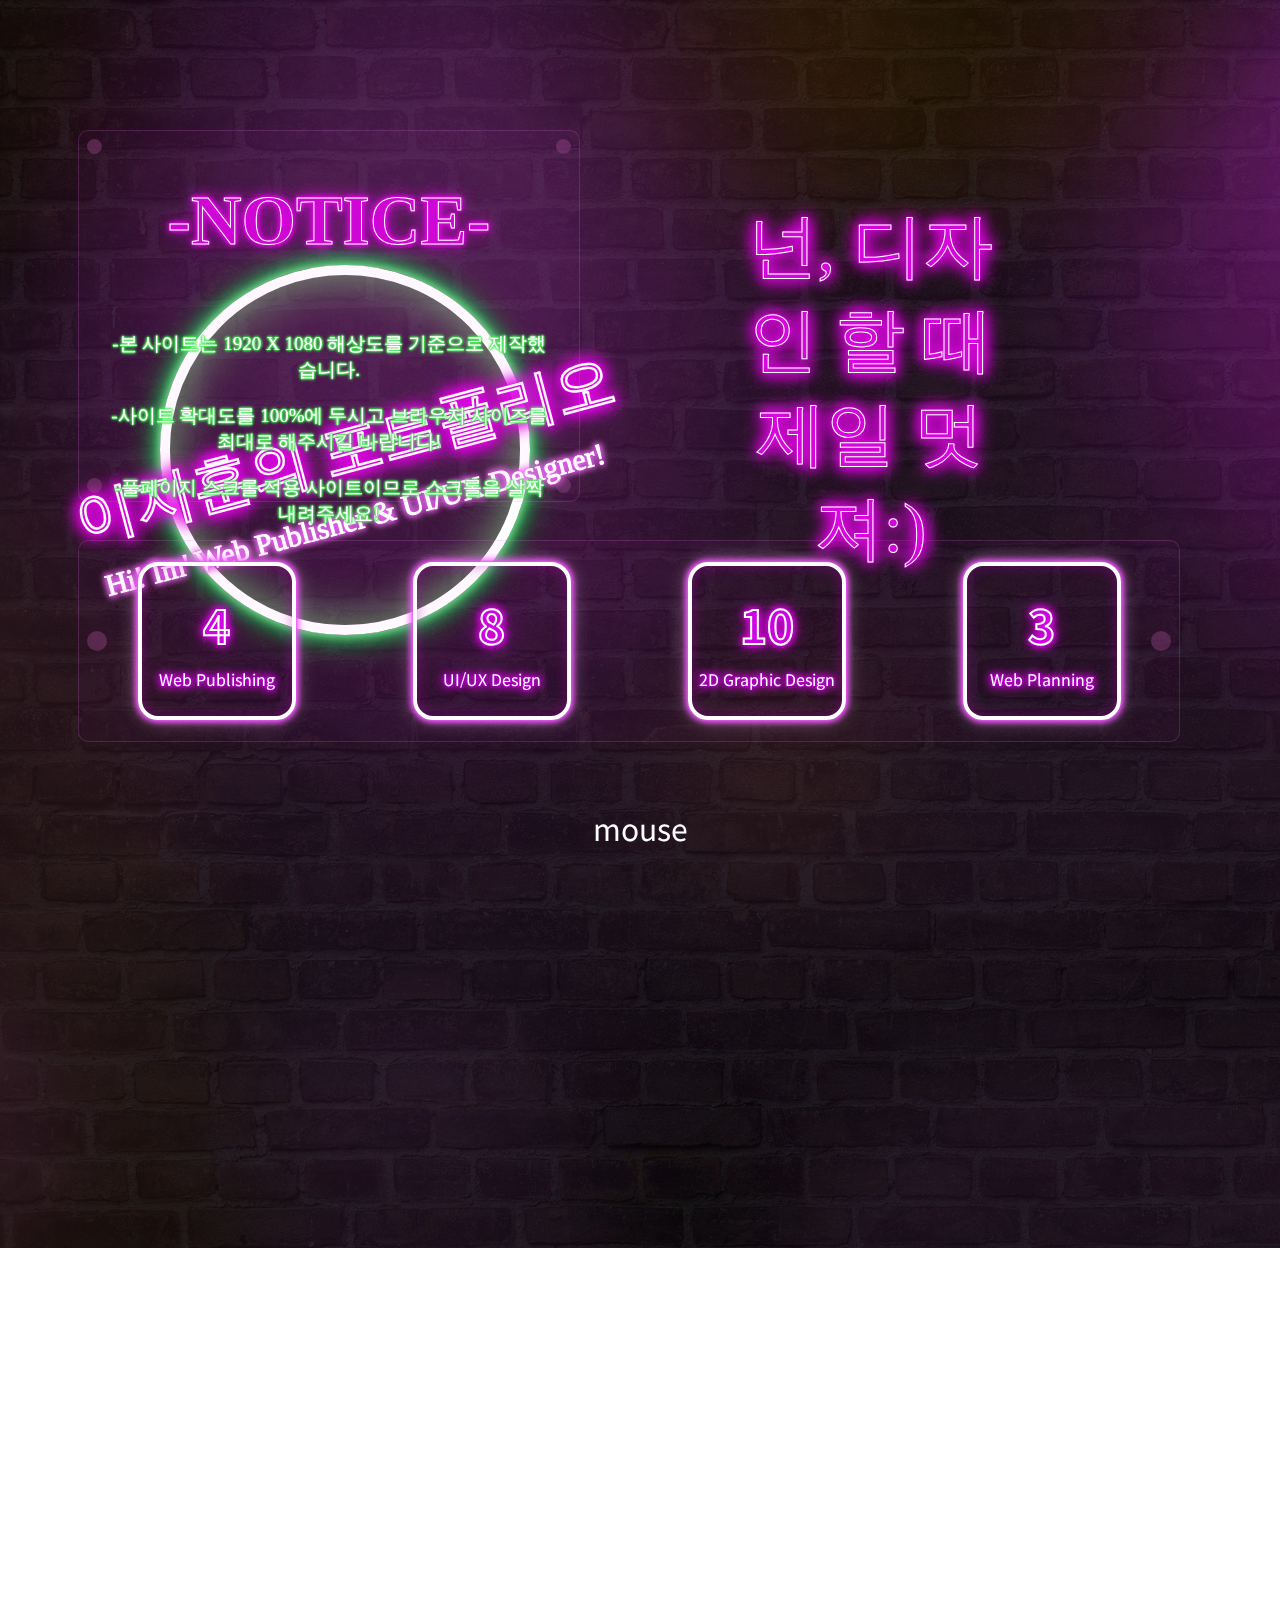
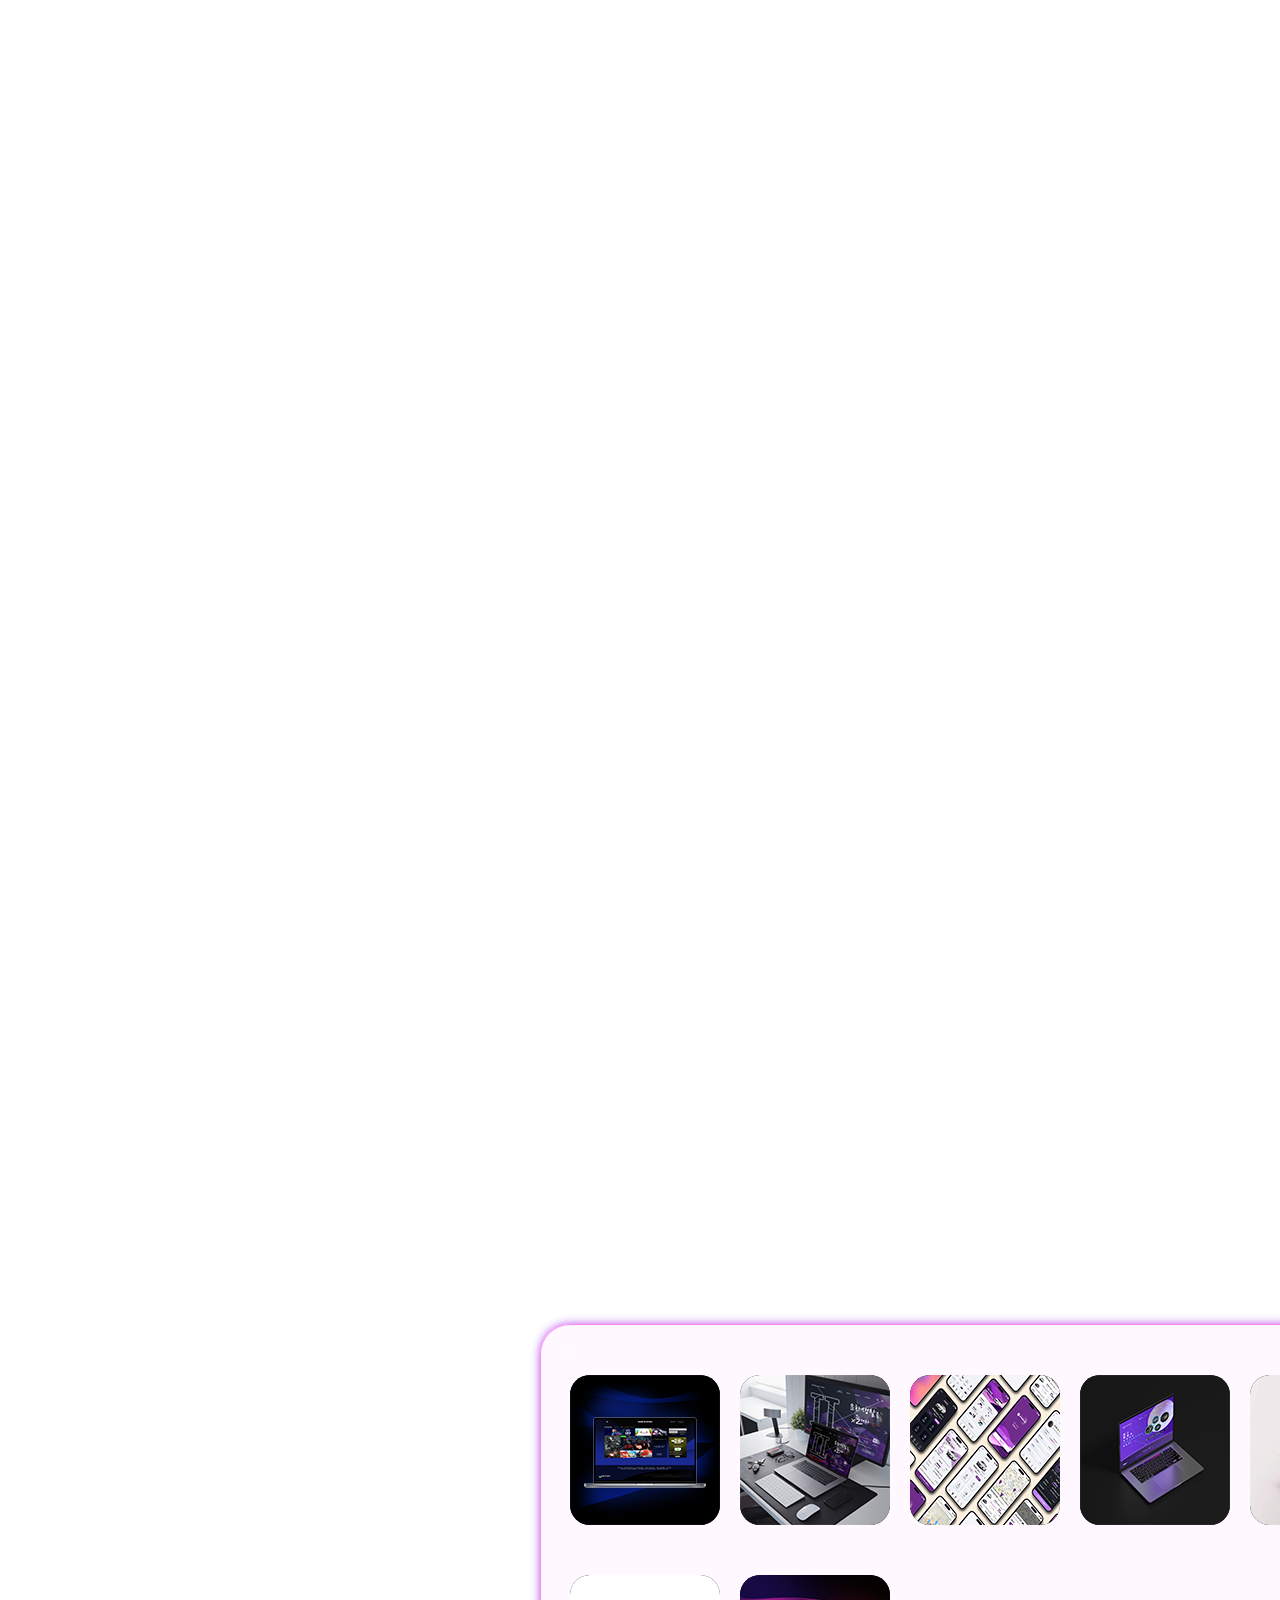
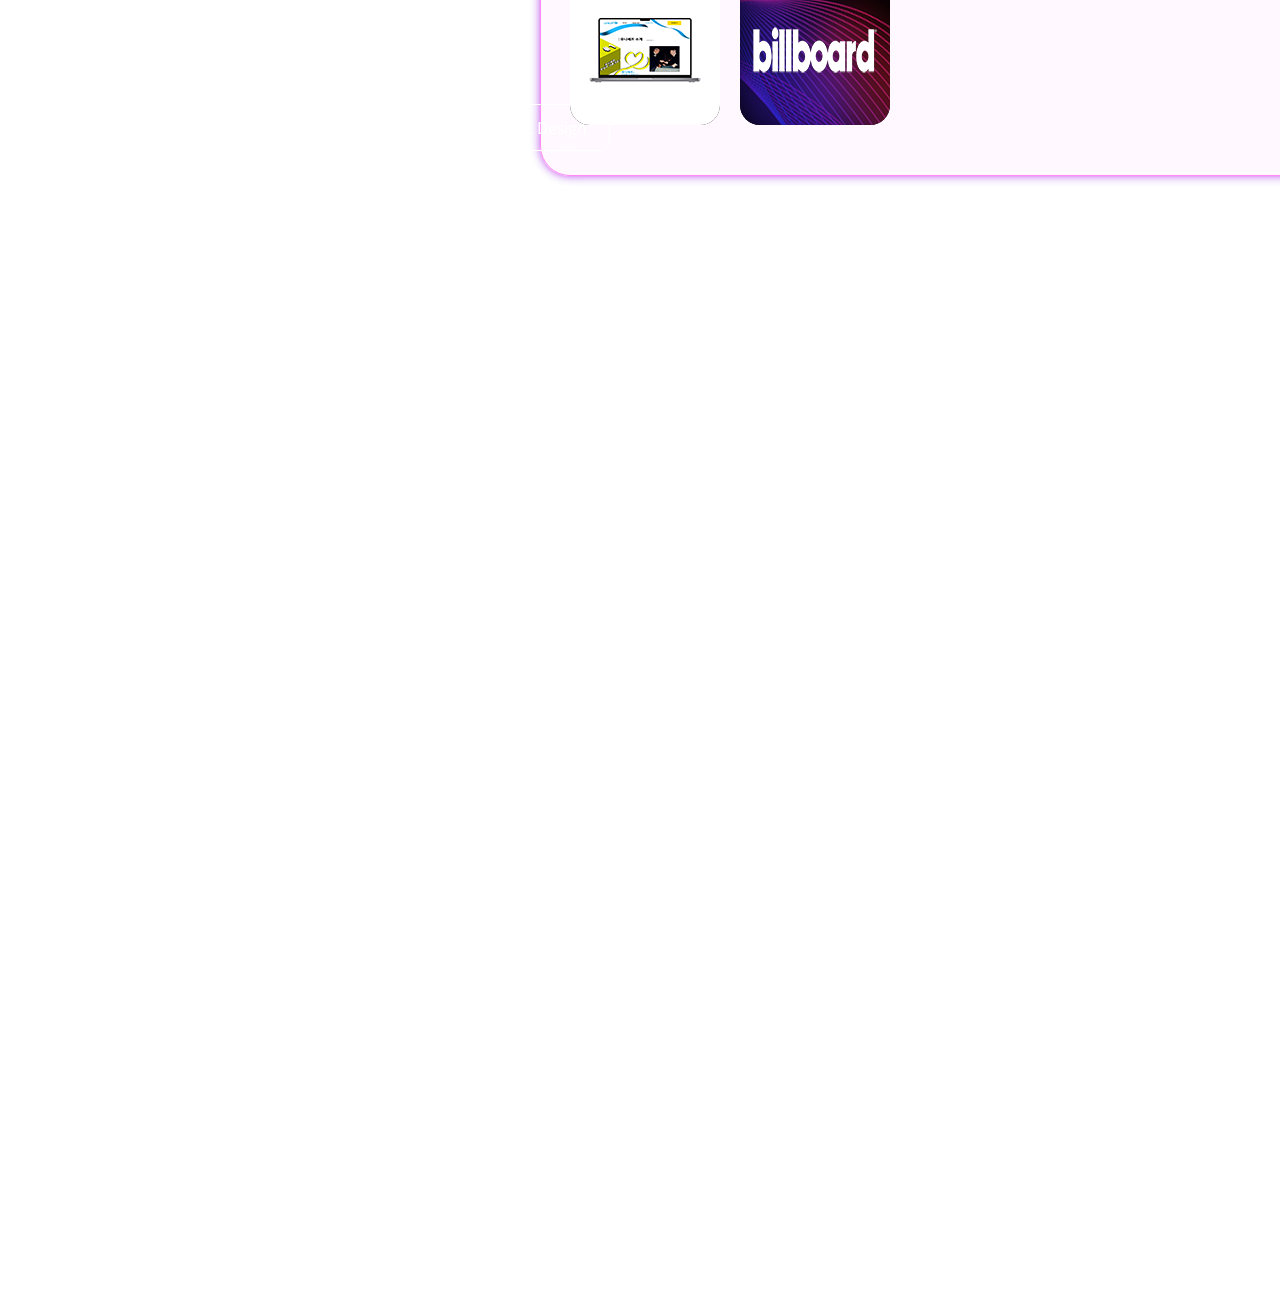
==== index.html @ 0743ed32 "개인포플-이지훈" ====
<!DOCTYPE html>
<html lang="ko">
<head>
  <meta charset="UTF-8">
  <meta http-equiv="X-UA-Compatible" content="IE=edge">
  <meta name="viewport" content="width=device-width, initial-scale=1.0">
  <link rel="stylesheet" href="https://fonts.sandbox.google.com/css2?family=Material+Symbols+Outlined:opsz,wght,FILL,GRAD@48,400,0,0" />
  <link rel="stylesheet" href="css/index.css?ver=1">
  <link rel="stylesheet" href="css/jquery.fullpage.css">
  <script src="https://code.jquery.com/jquery-3.6.4.min.js" integrity="sha256-oP6HI9z1XaZNBrJURtCoUT5SUnxFr8s3BzRl+cbzUq8=" crossorigin="anonymous"></script>
  <script src="js/jquery.fullpage.js?ver=1"></script>
  <script src="js/index.js?ver=1"></script>
  <script src="js/index2.js?ver=1"></script>

  <title>LEEJIHOON</title>

</head>
<body>
  <div class="changeColor"></div>
  <div id="fullpage">
    <div class="section" id="intro">
      <div class="IntroCircle">
        <h3 class= introMainText>이지훈의 포트폴리오</h3>
        <p class="introSubText">Hi! Im' Web Publisher & UI/UX Designer!</p>
      </div>
      <ul class="workIndex">
        <li>
          <h3>4</h3>
          <p>Web Publishing</p>
        </li>
        <li>
          <h3>8</h3>
          <p>UI/UX Design</p>
        </li>
        <li>
          <h3>10</h3>
          <p>2D Graphic Design</p>
        </li>
        <li>
          <h3>3</h3>
          <p>Web Planning</p>
        </li>
      </ul>
      <div class="arlet">
        <h3>-NOTICE-</h3>
        <p>-본 사이트는 <span class="bling">1920 X 1080 해상도</span>를 기준으로 제작했습니다.</p>
        <P>-사이트 확대도를 <span class=bling>100%에 두시고</span> 브라우저 <span class=bling>사이즈를 최대로</span> 해주시길 바랍니다!</P>
        <p>-<span class=bling>풀페이지 스크롤</span> 적용 사이트이므로 <span class="bling">스크롤을 살짝</span> 내려주세요!</p>
        <span class="nail"></span>
        <span class="nail"></span>
        <span class="nail"></span>
        <span class="nail"></span>
      </div>
      <p class="you">넌, 디자인 할 때 <br> 제일 멋져:&#41;</p>
      <span class="material-symbols-outlined scrollMouse">mouse</span>
    </div>
    <div class="section" id="profile">
      <h2 class="myprofileText">MY <span>Profile</span></h2>
      <div class="inner flexInner">
        <div class="profileLeft">
          <div class=profileLeftGlass>
            <span></span>
            <span></span>
            <span></span>
            <span></span>
            <div class="profilePic">
            <img src="img/neonJH.png" alt="" id="myProfilePic">
            </div>
            <div class="who_I_Am">
              <h4>My Info</h4>
              <div class="myInfo">
                <p>Name: 이지훈</p>
                <p>Birth: 2000.04.23 (만 23세)</p>
                <p>MBTI: ISTP</p>
                <p>Address: 서울 중랑구</p>
                <p>hobby: 야구</p>
              </div>
              <div class="contect">
                <p>e-mail: ejh118@naver.com</p>
                <p>Phone: 010-3930-4150</p>
              </div>
            </div>
<!--             <div class="resume">
              <a href="download/이지훈_입사지원서.hwp" download>이력서 보기</a>
            </div> -->
          </div>
        </div>
        <div class="profileRight">
            <div class="profileRightGlass">
              <span class="profileRightGlassNail"></span>
              <span class="profileRightGlassNail"></span>
              <span class="profileRightGlassNail"></span>
              <span class="profileRightGlassNail"></span>
              <div class="Record">
                <div class="Record_Horizen">
                  <ul class="edu">
                    <li><h4 class="RecordTitle">교육사항</h4></li>
                    <li>
                      <p>
                        [이젠아카데미] 모바일 UI/UX 웹&앱디자인<br>(웹퍼블리셔) 스마트 국비과정 수료 (700H)
                      </p>
                      <p class="date">(2022.12.05 ~ 2023.05.26 700H)</p>
                    </li>
                  </ul>
                  <ul class="edu">
                    <li><h4 class="RecordTitle">자격사항</h4></li>
                    <li>
                      <p>2종보통 운전면허증</p>
                      <p class="date">(2019.01)</p>
                      <p>컴퓨터응용밀링기능사</p>
                      <p class="date">(2018.08)</p>
                    </li>
                  </ul>
                  <ul class="edu">
                    <li><h4 class="RecordTitle">경력사항</h4></li>
                    <li>
                      <p>B마트(전산 및 물류업무)</p>
                      <p class="date">(2021.04 ~ 2021.10)</p>
                      <p>한즈모트롤(기계조립)</p>
                      <p class="date">(2022.01 ~ 2021.05)</p>
                      <p>두잉피플플러스(신세계 강남점-주차/고객안내)</p>
                      <p class="date">(2022.06 ~ 2021.09)</p>
                      <p>스타벅스(바리스타)</p>
                      <p class="date">(2022.09 ~ 2021.10)</p>
                    </li>
                  </ul>
                </div>
                <div class="Record_vertical">
                  <ul class="army">
                    <li><h4 class="RecordTitle">병역사항</h4></li>
                    <li>
                      <p>육군 화력여단 병장 만기전역</p>
                      <p class="date">(2019.09.23 ~ 2021.04.12)</p>
                    </li>
                  </ul>
                  <ul class="aboutMe">
                    <li><h4 class="RecordTitle">I promise</h4></li>
                    <li>
                      <p>
                        돈받고 일하는 순간부터 프로라고 합니다. 비록 신입이지만 프로라는 생각으로
                        어떤 일이든 처리하겠습니다.
                      </p>
                    </li>
                  </ul>
    
                  <h4 class="RecordTitle titleSkill">Skills</h4>
  
                  <ul class="skills">
                    <li data-alt="skillsInfo1">
                      <img src="img/skill_html.png" alt="">
                      <p class="percent">95%</p>
                    </li>
                    <li data-alt="skillsInfo2">
                      <img src="img/skill_css.png" alt="">
                      <p class="percent">95%</p>
                    </li>
                    <li data-alt="skillsInfo3">
                      <img src="img/skill_js.png" alt="">
                      <p class="percent">70%</p>
                    </li>
                    <li data-alt="skillsInfo4">
                      <img src="img/skill_jq.png" alt="">
                      <p class="percent">80%</p>
                    </li>
                    <li data-alt="skillsInfo5">
                      <img src="img/skill_ps.png" alt="">
                      <p class="percent">85%</p>
                    </li>
                    <li data-alt="skillsInfo6">
                      <img src="img/skill_ai.png" alt="">
                      <p class="percent">75%</p>
                    </li>
                    <li class="insuffSkill" data-alt="skillsInfo7">
                      <div><img src="img/skill_figma.png" alt=""></div>
                      <div></div>
                      <div></div>
                      <div><img src="img/skill_scss.png" alt=""></div>
                      <p class="percent">그외</p>
                    </li>
                  </ul>
                  <p class="toolTip" id="skillsInfo1">
                    HTML 기본 구조 이해도가 있으며, block 요소로는 header, section, footer 태그, inline요소로는 span, i 태그 등을 이용하여 HTML5구조 작성이 가능합니다.
                  </p>
                  <p class="toolTip" id="skillsInfo2">
                    CSS3를 사용하여 디자인 시안을 토대로한 레이아웃 구현이 가능합니다. 그리고 transition을 이용한 세심한 hover 효과를 구현할 수 있으며
                    animation효과를 이용한 요소 형상 변형과 동적 효과를 구현할 수 있습니다. 
                  </p>
                  <p class="toolTip" id="skillsInfo3">
                    JavaScript 기본 문법 이해로 기본적인 효과 구현이 가능합니다.
                  </p>
                  <p class="toolTip" id="skillsInfo4">
                    show, hide 메서드를 이용하여 팝업창 제작이 가능합니다. 스크롤 수치에 의한 animation효과를 이용하여 동적인 효과를 줄 수 있으며, 탭메뉴와 이미지 갤러리를 구현할 수 있습니다.
                  </p>
                  <p class="toolTip" id="skillsInfo5">
                    Photoshop에 기본 내장된 기능들을 적극 활용합니다. 펜툴을 이용한 세밀한 이미지 추출을 할 수 있으며, 이미지 색감, 패턴 등을 보정한 상세 페이지 제작이 가능합니다.
                  </p>
                  <p class="toolTip" id="skillsInfo6">
                    vector형식 기반의 플랫 디자인, 머터리얼 디자인 아이콘 제작이 가능합니다.
                    펜툴을 이용한 사실적인 묘사가 가능합니다.
                  </p>
                  <p class="toolTip" id="skillsInfo7">
                    피그마를 사용한 웹 UI/UX디자인과 아이콘 디자인이 가능합니다. <br>
                    SCSS파일을 컴파일하여 CSS3의 코드를 효과적으로 줄일 수 있습니다.
                  </p>
                </div>
              </div>
              <div class="followLine">
                <span></span>
                <span></span>
                <span></span>
              </div>
              <div class="toolTipSpaceBox"></div>
            </div>
        </div>
      </div>
    </div>
    <div class="section" id="works">
      <div class="mockBack1">
        <p class="mockUpBackBtn">X</p>
        <div class="mockup">
          <div class="mobile">
            <div class="display">
              <div class="camera">
                <span></span>
                <span></span>
              </div>
              <iframe src="http://none.com" class="mobileIframe"></iframe>
            </div>
            <div class="power">
              <span></span>
            </div>
            <div class="volume">
              <span></span>
              <span></span>
            </div>
            <div class="ready">
              <img src="img/logo.png" alt="">
              <p>Mobile,Tablet은 준비중입니다 :&#41;</p>
            </div>
          </div>
        </div>
      </div>
      <div class="mockBack2">
        <p class="mockUpBackBtn">X</p>
        <div class="mockup2">
          <div class="tablet">
            <div class="display2">
              <div class="camera2">
                <span></span>
                <span></span>
              </div>
              <iframe src="http://none.com" class="tabletIframe"></iframe>
            </div>
            <div class="power2">
              <span></span>
            </div>
            <div class="volume2">
              <span></span>
              <span></span>
            </div>
            <div class="readyTablet">
              <img src="img/logo.png" alt="">
              <p>Mobile,Tablet은 준비중입니다 :&#41;</p>
            </div>
          </div>
        </div>
      </div>
      <div class="inner">
        <div class="view">
          <ul class="viewBox">
            <li>
              <div class="viewLeftBox">
                <h2 class="workNum">#0<span>1</span></h2>
                <div class="workTextBox">
                  <p class="webP">WEB Publishing</p>
                  <h3 class="workTitle">멜론뮤직어워드<br>2022(MMA)</h3>
                  <p class="workDate">제작기간: 2022.03.18 ~ 2022.03.23</p>
                  <div class="viewMoreBox">
                    <div class="moreBtn siteBtn"><a href="http://ejh118.dothome.co.kr/" target="_blank">Go To Site</a></div>
                    <div class="moreBtn viewBtn">View More</div>
                  </div>
                  <div class="contribute">
                    <p>작업 기여도: 개인작업 100%</p>
                  </div>
                </div>
              </div>
              <div class="viewPop">
                <div class="popMouseBox">
                  <p class="exit">X</p>
                </div>
                <div class="viewmorePage">
                  <img src="img/Frame15.png" alt="">
                </div>
              </div>
            </li>
            <li>
              <div class="viewLeftBox">
                <h2 class="workNum">#0<span>2</span></h2>
                <div class="workTextBox">
                  <p class="webP">WEB Publishing</p>
                  <h3 class="workTitle">카셰어링<br>그린카</h3>
                  <p class="workDate">제작기간: 2022.04.19 ~ 2022.04.25</p>
                  <div class="viewMoreBox">
                    <div class="moreBtn siteBtn greencarBtn">Go To Site</div>
                    <div class="moreBtn viewBtn">View More</div>
                  </div>
                  <div class="contribute">작업 기여도: 개인작업 100%</div>
                </div>
              </div>
              <div class="viewPop">
                <div class="popMouseBox">
                  <p class="exit">X</p>
                </div>
                <div class="viewmorePage">
                  <img src="img/Frame16.png" alt="">
                </div>
              </div>
            </li>
            <li>
              <div class="viewLeftBox">
                <h2 class="workNum">#0<span>3</span></h2>
                <div class="workTextBox">
                  <p class="webP">WEB Publishing</p>
                  <h3 class="workTitle">WebTrend<br>2023</h3>
                  <p class="workDate">제작기간: 2022.04.23 ~ 2022.04.25</p>
                  <div class="viewMoreBox">
                    <div class="moreBtn siteBtn"><a href="http://jme07013.dothome.co.kr/" target="_blank">Go To Site</a></div>
                    <div class="moreBtn viewBtn">View More</div>
                  </div>
                  <div class="contribute">작업 기여도: 개인작업 100%</div>
                </div>
              </div>
              <div class="viewPop">
                <div class="popMouseBox">
                  <p class="exit">X</p>
                </div>
                <div class="viewmorePage">
                  <img src="img/Frame17.png" alt="">
                </div>
              </div>
            </li>
            <li>
              <div class="viewLeftBox">
                <h2 class="workNum">#0<span>4</span></h2>
                <div class="workTextBox">
                  <p class="webP">WEB Publishing</p>
                  <h3 class="workTitle">HYBE</h3>
                  <p class="workDate">제작기간: 2022.02.13 ~ 2022.03.20</p>
                  <div class="viewMoreBox">
                    <div class="moreBtn siteBtn"><a href="https://ejh118.github.io/web_first-onepage/" target="_blank">Go To Site</a></div>
                    <div class="moreBtn viewBtn">View More</div>
                  </div>
                  <div class="contribute">작업 기여도: 개인작업 100%</div>
                </div>
              </div>
              <div class="viewPop">
                <div class="popMouseBox">
                  <p class="exit">X</p>
                </div>
                <div class="viewmorePage">
                  <img src="img/Frame18.png" alt="">
                </div>
              </div>
            </li>
          </ul>
        </div>
        <span class="material-symbols-outlined L_arrow arrows">chevron_left</span>
        <span class="material-symbols-outlined R_arrow arrows">chevron_right</span>

      </div>
      <p class="decoText">WEB Publishing</p>
      <div class="bottombar">
        <div class="bottombarIN">
          <ul class="langRate">
            <li><img src="img/skill_html.png" alt=""><p class="htmlPer">12.9%</p></li>
            <li><img src="img/skill_css.png" alt=""><p class="cssPer">9.1%</p></li>
            <li><img src="img/skill_js.png" alt=""><p class="jsPer">78.0%</p></li>
          </ul>
          <p class="langText">Languages <br> 사용된 언어의 비율입니다.</p>
          <p class="webStandad">웹 표준 준수 OK!</p>
          <p class="deviceText">Devices <br> 활성화된 디바이스를 클릭하면 이동합니다.</p>
          <ul class="devices">
            <li><span class="material-symbols-outlined computer active V_com"><a href="http://ejh118.dothome.co.kr/" target="_blank">computer</a></span></li>
            <li><span class="material-symbols-outlined tablet V_Tablet">tablet</span></li>
            <li><span class="material-symbols-outlined phone V_Phone">phone_iphone</span></li>
          </ul>
        </div>
      </div>
    </div>
    <div class="section" id="twoD_Design">

      <div class="twoD_DesignInner">
        <div class="designSelectBtn">
          <div class="uiuxdesignSelectBtn">UI/UX Design</div>
          <div class="twoDSelectBtn">2D Graphic Design</div>
        </div>
        <div class="designTitleBox">
          <div class="designTitle">
            <h3>UI/UX Design</h3>
            <p>감상하고 싶은 작업물을 클릭해주세요</p>
            <p class="designTitle_info">
              포토샵,일러스트레이터,피그마를 이용한 UI/UX 디자인입니다.
              모든 작업물은 오로지 개인 작업물로만 이루어져있습니다.
            </p>
          </div>
        </div>
        <div class="designListBox">
          <div class="designListBoxGlass">
            <span></span>
            <span></span>
            <span></span>
            <span></span>
          </div>
          <span class="material-symbols-outlined uiuxBack">redo</span>
            <ul class="designList_uiux">
                <li data-alt="uiuxPop1" class="uiux_1 uiuxLi">
                  <img src="img/uiux_nexon_150px_01.png" alt="">
                </li>
                <li data-alt="uiuxPop2" class="uiux_2 uiuxLi">
                  <img src="img/uiux_shinhan_150px_02.png" alt="">
                </li>
                <li data-alt="uiuxPop3" class="uiux_3 uiuxLi">
                  <img src="img/uiux_peoplecar_150px_03.png" alt="">
                </li>
                <li data-alt="uiuxPop4" class="uiux_4 uiuxLi">
                  <img src="img/uiux_bhs_150px_04.png" alt="">
                </li>
                <li data-alt="uiuxPop5" class="uiux_5 uiuxLi">
                  <img src="img/uiux_airseoul_150px_05.png" alt="">
                </li>
                <li data-alt="uiuxPop6" class="uiux_6 uiuxLi">
                  <img src="img/uiux_dokdo_150px_06.png" alt="">
                </li>
                <li data-alt="uiuxPop7" class="uiux_7 uiuxLi">
                  <img src="img/uiux_unicef_150px_07.png" alt="">
                </li>
                <li data-alt="uiuxPop8" class="uiux_8 uiuxLi">
                  <img src="img/uiux_billboard_150px_08.png" alt="">
                </li>
            </ul>
            <ul class="designList_TwoD">
              <li data-alt="twoD_1" class="twoD_1 twodLi">
                <img src="img/2D_icon_150px_01.png" alt="">
              </li>
              <li data-alt="twoD_2" class="twoD_2 twodLi">
                <img src="img/2D_icon_150px_02.png" alt="">
              </li>
              <li data-alt="twoD_3" class="twoD_3 twodLi">
                <img src="img/2D_icon_150px_03.png" alt="">
              </li>
              <li data-alt="twoD_4" class="twoD_4 twodLi">
                <img src="img/2D_icon_150px_04.png" alt="">
              </li>
              <li data-alt="twoD_5" class="twoD_5 twodLi">
                <img src="img/2D_icon_150px_05.png" alt="">
              </li>
              <li data-alt="twoD_6" class="twoD_6 twodLi">
                <img src="img/2D_icon_150px_06.png" alt="">
              </li>
              <li data-alt="twoD_7" class="twoD_7 twodLi">
                <img src="img/2D_icon_150px_07.png" alt="">
              </li>
              <li data-alt="twoD_8" class="twoD_8 twodLi">
                <img src="img/2D_icon_150px_08.png" alt="">
              </li>
              <li data-alt="twoD_9" class="twoD_9 twodLi">
                <img src="img/2D_icon_150px_09.png" alt="">
              </li>
              <li data-alt="twoD_10" class="twoD_10 twodLi">
                <img src="img/2D_icon_150px_10.png" alt="">
              </li>
          </ul>
        </div>
        <div class="uiuxPopUp uiuxPopUp1" id="uiuxPop1">
          <div class="uiuxPopUpIn">
            <div class="uiuxInfoBox uiuxInfo_Intro">
              <h2 class="bigNum bigNumcolor_1">#01</h2>
              <div class="uiuxInfo_IntroTitle">
                <ul class="useTool">
                  <li><img src="img/useTool_ps.png" alt=""></li>
                </ul>
                <h3>UI/UX Design</h3>
                <p class="uiuxWork_name">NEXON 메인 페이지</p>
                <P class="uiuxWork_date">작업기간: 1d</P>
                <p class="uiuxWork_serve">작업기여도: 100% 개인작업!</p>
                <p class="imgCopyright">이미지 출처: NEXON</p>
                <p class="noCommen">본 작업물은 오로지 비상업적 포트폴리오로서만 사용됩니다.</p>
              </div>
              <div class="neon_arrowAll">
                <span class="material-symbols-outlined neonArrow">keyboard_double_arrow_down</span>
              </div>
              <img src="img/Web_D_01(Grid).png" alt="" class="nexonMockUp">
            </div>
            <div class="uiuxInfoBox uiuxInfo_content1">
              <h2 class="DesignConcept">Design Concept</h2>
              <ul class="hashTag hashTagColor_1">
                <li>#고급화</li>
                <li>#깔끔함</li>
                <li>#그리드</li>
                <li>#편리함</li>
              </ul>
              <div class="color_fontBox">
                <div class="colorAll">
                  <h4>color</h4>
                  <ul class="colorList">
                    <li>
                      <div class="colorBox nexonColor1"></div>
                      <p>#1A2990</p>
                    </li>
                    <li>
                      <div class="colorBox nexonColor2"></div>
                      <p>#FFFFFF</p>
                    </li>
                  </ul>
                </div>
                <div class="fontAll">
                  <h4>font</h4>
                  <ul class="fontList">
                    <li>Noto Sans KR</li>
                  </ul>
                </div>
              </div>
              <p class="content1_p">
                대한민국 No.1 게임사이트 NEXON입니다. 누구나 한 번쯤은 방문 해보았을 사이트죠. <br>
                이번 디자인에서는 기존 사이트의 밝은 면을 제거하여 더욱 고급스러운 느낌으로 재 디자인 하기로 했습니다.
              </p>
              <img src="img/dao.png" alt="" class="dao">
            </div>
            <div class="uiuxInfoBox uiuxInfo_content2">
              <div class="uiuxInfo_content2_left">
                <img src="img/PS.png" alt="">
              </div>
              <div class="uiuxInfo_content2_right">
                <h2 class="emphasizeTitle">영감을 얻다</h2>
                <p>
                  왼쪽에는 세계적인 게임콘솔 Playstation의 로비 화면이 보입니다.<br>
                  저는 이 로비 화면에 있는 특유의 무늬에서 영감을 얻었습니다. <br>
                  특별히 많은 손이 가는 디자인은 아니지만 세련된 느낌을 주기에는 충분합니다!
                </p>
              </div>
            </div>
            <div class="uiuxInfoBox uiuxInfo_content3">
              <div class="uiuxInfo_content3_left">
                <h2 class="emphasizeTitle">배경을 제작하다</h2>
                <p>
                  좋은 영감을 얻었으니 이제 만들어 보겠습니다.<br>
                  우선 사각 선택툴을 사용하여 원하는 크기의 영역을 잡아 주었습니다.
                  그 후 미리 계획해둔 색상을 반투명 그라데이션에 적용 시켜준 뒤
                  PhotoShop의 Wrap 기능을 이용하여 원하는 물결 무늬가 나올 때까지 조정해줍니다!
                  마지막으로 각 레이어마다 Opacity를 달리하거나 Blender 기능을 이용하여 마무리 했습니다.
                  오른쪽 사진은 실제 PhotoShop에서 해당 작업을 하는 모습입니다. 
                </p>
              </div>
              <div class="uiuxInfo_content3_right">
                <img src="img/warpPic.png" alt="">
              </div>
            </div>
            <div class="uiuxInfoBox uiuxInfo_content4">
              <h2 class="emphasizeTitle">그리드 그리고 완성</h2>
              <p>
                많은 양의 게임들을 손 쉽게 찾을 수 있도록 Gird 디자인을 채택했습니다.
                게임 인기도에 따른 Grid 크기의 차이를 두어 심심한 느낌을 없앴습니다.
                게임 장르를 빠르게 찾을 수 있게 왼쪽 상단에는 장르 메뉴를 위치시켰으며,
                트렌디한 느낌을 주고자 해시태그 형식으로 디자인 하였습니다! 
                <br><br>
                아래 완성본을 확인해보세요!
              </p>
              <img src="img/Nexon_all.png" alt="" class="nexonAll">
              <div class="noCommenBottomBar noCommenBottomBarcolor1">
                <img src="img/logo.png" alt="" class="bottomlogo">
                <h6>본 작업물은 오로지 비상업적 포트폴리오로서만 사용됩니다.</h6>
              </div>
            </div>       
          </div>
          <img src="img/nexon_back.png" alt="" class="nexon_back_1">
          <img src="img/nexon_back2.png" alt="" class="nexon_back_2">
          <img src="img/nexon_back2.png" alt="" class="nexon_back_3">
        </div>
        <div class="uiuxPopUp uiuxPopUp1" id="uiuxPop2">
          <div class="uiuxPopUpIn">
            <div class="uiuxInfoBox uiuxInfo_Intro">
              <h2 class="bigNum bigNumcolor_2">#02</h2>
              <div class="uiuxInfo_IntroTitle">
                <ul class="useTool">
                  <li><img src="img/useTool_ps.png" alt=""></li>
                  <li><img src="img/useTool_ai.png" alt=""></li>
                </ul>
                <h3>UI/UX Design</h3>
                <p class="uiuxWork_name">삼성카드2 안내페이지</p>
                <P class="uiuxWork_date">작업기간: 1d</P>
                <p class="uiuxWork_serve">작업기여도: 100% 개인작업!</p>
                <p class="imgCopyright">이미지 출처: PIXABAY</p>
                <p class="noCommen">본 작업물은 오로지 비상업적 포트폴리오로서만 사용됩니다.</p>
              </div>
              <div class="neon_arrowAll">
                <span class="material-symbols-outlined neonArrow">keyboard_double_arrow_down</span>
              </div>
            </div>
            <div class="uiuxInfoBox uiuxInfo_content2_1">
              <h2 class="DesignConcept">Design Concept</h2>
              <ul class="hashTag hashTagColor_2">
                <li>#콘셉트 준수</li>
                <li>#강조</li>
                <li>#색상</li>
                <li>#이미지</li>
              </ul>
              <div class="color_fontBox">
                <div class="colorAll">
                  <h4>color</h4>
                  <ul class="colorList">
                    <li>
                      <div class="colorBox samsungcardColor1"></div>
                      <p>#36105a</p>
                    </li>
                    <li>
                      <div class="colorBox samsungcardColor2"></div>
                      <p>#FFFFFF</p>
                    </li>
                  </ul>
                </div>
                <div class="fontAll">
                  <h4>font</h4>
                  <ul class="fontList">
                    <li>G마켓 산스 TTF</li>
                    <li>나눔 손글씨 붓</li>
                  </ul>
                </div>
              </div>
              <p class="content1_p">
                삼성카드2의 ‘2’를 혜택 중 문화 및 생활 분야 혜택에 접목시켜<br>
                두 배의 혜택을 받는다는 계획을 잡고 디자인 했습니다.
                <br><br>
                배경 사진은 ‘PIXABAY’에서 다운로드 받았으며<br>
                전체적인 디자인 작업은 배경 사진 색상, 분위기에 맞게
                진행 되었습니다.
              </p>
              <img src="img/trans2.png" alt="" class="trans2_1">
              <img src="img/trans2_2.png" alt="" class="trans2_2">
              <img src="img/transball1.png" alt="" class="transball_1">
            </div>
            <div class="uiuxInfoBox uiuxInfo_content2_2">
              <div class="uiuxInfo_content2_2_left">
                <img src="img/roma2.png" alt="" class="roma2">
              </div>
              <div class="uiuxInfo_content2_2_right">
                <h2 class="emphasizeTitle">강조하다</h2>
                <p>
                  삼성카드2의 '2' 를 강조 합니다. 더불어 두 배 혜택도 강조합니다.
                  적절히 강조된 레이어들은 사용자에게 간단하게 정확한 의미 전달을 할 수 있게 됩니다.
                  <br><br>
                  왼쪽에 로마숫자2는 텍스트에서 일반 레이어롤 변경 후 여러 타원 레이어와 합치고 PhotoShop - FilterGallary의 Glwing Edges 필터를 사용했습니다.
                </p>
                <img src="img/doit.png" alt="" class="doit">
              </div>
            </div>
            <div class="uiuxInfoBox uiuxInfo_content2_3">
              <div class="samsungcardBackInfo">
                <img src="img/popup2_content_Pic_01.png" alt="" class="samsungcardBack">
                <div class="samsungcardBackInfoText">
                  <h2>PIXABAY 배경이미지</h2>
                  <p>
                    문화생활을 대표할 수 있는 이미지로 공연에 관한 이미지를 채용했습니다.
                    최대한 같은 색상을 나타내는 이미지 두 개를 골랐으며, PhotoShop에서
                    Layer Mask를 사용하여 합성 하였습니다.
                  </p>
                </div>
              </div>
            </div>
            <div class="uiuxInfoBox uiuxInfo_content2_4">
              <h2 class="emphasizeTitle">완성</h2>
              <p>
                Illustrator에서의 아이콘 작업과 가독성 향상을 위한 텍스트 조절 작업이 완료된
                최종 완성본입니다.
              </p>
              <img src="img/popup2_content_Pic_03.jpg" alt="">
            </div>     
            <div class="uiuxInfoBox uiuxInfo_content2_4">
              <div class="noCommenBottomBar noCommenBottomBarcolor2">
                <img src="img/logo.png" alt="" class="bottomlogo">
                <h6>본 작업물은 오로지 비상업적 포트폴리오로서만 사용됩니다.</h6>
              </div> 
            </div>  
          </div>
          <img src="img/popup2_back1.png" alt="" class="samsungcardIntroBack">
        </div>
        <div class="uiuxPopUp uiuxPopUp1" id="uiuxPop3">
          <div class="uiuxPopUpIn">
            <div class="uiuxInfoBox uiuxInfo_Intro">
              <h2 class="bigNum bigNumcolor_3">#03</h2>
              <div class="uiuxInfo_IntroTitle">
                <ul class="useTool">
                  <li><img src="img/useTool_ps.png" alt=""></li>
                  <li><img src="img/useTool_ai.png" alt=""></li>
                </ul>
                <h3>UI/UX Design</h3>
                <p class="uiuxWork_name">피플카 모바일</p>
                <P class="uiuxWork_date">작업기간: 8d</P>
                <p class="uiuxWork_serve">작업기여도: 100% 개인작업!</p>
                <p class="imgCopyright">이미지 출처: 현대기아자동차, PIXABAY</p>
                <p class="noCommen">본 작업물은 오로지 비상업적 포트폴리오로서만 사용됩니다.</p>
              </div>
              <div class="neon_arrowAll">
                <span class="material-symbols-outlined neonArrow">keyboard_double_arrow_down</span>
              </div>
            </div>
            <div class="uiuxInfoBox uiuxInfo_content3_1">
              <h2 class="DesignConcept">Design Concept</h2>
              <ul class="hashTag hashTagColor_3">
                <li>#뉴모피즘</li>
                <li>#다크모드</li>
                <li>#사용성</li>
              </ul>
              <div class="color_fontBox">
                <div class="colorAll">
                  <h4>color</h4>
                  <ul class="colorList">
                    <li>
                      <div class="colorBox peoplecarColor1"></div>
                      <p>#702C8A</p>
                    </li>
                    <li>
                      <div class="colorBox peoplecarColor2"></div>
                      <p>#FFFFFF</p>
                    </li>
                    <li>
                      <div class="colorBox peoplecarColor3"></div>
                      <p>#1d1d27</p>
                    </li>
                  </ul>
                </div>
                <div class="fontAll">
                  <h4>font</h4>
                  <ul class="fontList">
                    <li>Noto Sans KR</li>
                    <li>나눔고딕</li>
                  </ul>
                </div>
              </div>
              <p class="content1_p">
                언제 어디서든 간편하게 자동차를 빌릴 수 있는 카셰어링 피플카입니다. <br>
                무려 자동차라는 물건을 빌리는 어플이지만 사용하기에는 매우 간편하게 디자인 했습니다. <br>
                트렌디한 뉴모피즘 디자인을 필두로한 저의 첫 모바일 디자인입니다.
              </p>  
              <img src="img/purpleBall.png" alt="" class="purpleBall">
            </div>
            <div class="uiuxInfoBox uiuxInfo_content3_2">
              <div class="uiuxInfo_content3_2_left">
                <div class="neumorphismbox">
                  <img src="img/ray.png" alt="">
                  <div class="neumorphismboxText">
                    <h3>추천코스</h3>
                    <p>회원분들이 추천하는 코스</p>
                  </div>
                </div>
              </div>
              <div class="uiuxInfo_content3_2_right">
                <h2 class="emphasizeTitle">뉴모피즘</h2>
                <p>
                  기존의 flat한 디자인에서 뉴모피즘 디자인을 적용 시켰습니다.<br>
                  세련된 느낌을 극대화하여 사용자로 하여금 피플카 어플에 고급스러움을 느끼게 합니다.
                </p>
              </div>
            </div>
            <div class="uiuxInfoBox uiuxInfo_content3_3">
              <div class="uiuxInfo_content3_3_left">
                <h2 class="emphasizeTitle">시간 상관 없이<br>차를 빌립니다.</h2>
                <p>
                  언제 어디서든 차를 빌릴 수 있는 것이 피플카의 강점 입니다. <br>
                  늦은 밤, 어두운 차 안에서도 눈의 피로를 줄일 수 있는 다크모드를 디자인 했습니다.
                  <br><br>
                  다크모드 특성상 뉴모피즘 디자인은 비활성화 됩니다.
                </p>
              </div>
              <div class="uiuxInfo_content3_3_right">
                <img src="img/peoplecarDark1.png" alt="" class="peoplecarDark1">
                <img src="img/peoplecarDark2.png" alt="" class="peoplecarDark2">
              </div>
            </div>
            <div class="uiuxInfoBox uiuxInfo_content3_4">
              <h2 class="emphasizeTitle">완성</h2>
              <ul class="peoplecarShotList">
                <li id="peoplecar01"><img src="img/peoplecar01.jpg" alt=""></li>
                <li id="peoplecar02"><img src="img/peoplecar02.jpg" alt=""></li>
                <li id="peoplecar03"><img src="img/peoplecar03.jpg" alt=""></li>
                <li id="peoplecar04"><img src="img/peoplecar04.jpg" alt=""></li>
                <li id="peoplecar05"><img src="img/peoplecar05.jpg" alt=""></li>
                <li id="peoplecar06"><img src="img/peoplecar06.jpg" alt=""></li>
                <li id="peoplecar07"><img src="img/peoplecar07.jpg" alt=""></li>
                <li id="peoplecar08"><img src="img/peoplecar08.jpg" alt=""></li>
                <li id="peoplecar09"><img src="img/peoplecar09.jpg" alt=""></li>
                <li id="peoplecar10"><img src="img/peoplecar10.jpg" alt=""></li>
                <li id="peoplecar11"><img src="img/peoplecar11.jpg" alt=""></li>
              </ul>
              <div class="noCommenBottomBar noCommenBottomBarcolor1">
                <img src="img/logo.png" alt="" class="bottomlogo">
                <h6>본 작업물은 오로지 비상업적 포트폴리오로서만 사용됩니다.</h6>
              </div> 
            </div>  
          </div>
          <img src="img/peoplecarback.png" alt="" class="peoplecarIntroBack">
        </div>
        <div class="uiuxPopUp uiuxPopUp1" id="uiuxPop4">
          <div class="uiuxPopUpIn">
            <div class="uiuxInfoBox uiuxInfo_Intro">
              <h2 class="bigNum bigNumcolor_3">#04</h2>
              <div class="uiuxInfo_IntroTitle">
                <ul class="useTool">
                  <li><img src="img/useTool_ps.png" alt=""></li>
                  <li><img src="img/useTool_ai.png" alt=""></li>
                </ul>
                <h3>UI/UX Design</h3>
                <p class="uiuxWork_name">보현산 천문대</p>
                <P class="uiuxWork_date">작업기간: 2d</P>
                <p class="uiuxWork_serve">작업기여도: 100% 개인작업!</p>
                <p class="imgCopyright">이미지 출처: 보현산천문대,NASA,한국천문연구원</p>
                <p class="noCommen">본 작업물은 오로지 비상업적 포트폴리오로서만 사용됩니다.</p>
              </div>
              <div class="neon_arrowAll">
                <span class="material-symbols-outlined neonArrow">keyboard_double_arrow_down</span>
              </div>
            </div>
            <div class="uiuxInfoBox uiuxInfo_content4_1">
              <h2 class="DesignConcept">Design Concept</h2>
              <ul class="hashTag hashTagColor_4">
                <li>#메타볼</li>
                <li>#도형</li>
                <li>#신비로운</li>
                <li>#동심</li>
              </ul>
              <div class="color_fontBox">
                <div class="colorAll">
                  <h4>color</h4>
                  <ul class="colorList">
                    <li>
                      <div class="colorBox peoplecarColor1"></div>
                      <p>#702C8A</p>
                    </li>
                    <li>
                      <div class="colorBox peoplecarColor2"></div>
                      <p>#FFFFFF</p>
                    </li>
                    <li>
                      <div class="colorBox peoplecarColor3"></div>
                      <p>#1d1d27</p>
                    </li>
                  </ul>
                </div>
                <div class="fontAll">
                  <h4>font</h4>
                  <ul class="fontList">
                    <li>Noto Sans KR</li>
                    <li>나눔고딕</li>
                  </ul>
                </div>
              </div>
              <p class="content1_p">
                -국내 3대 천문 관측소 중 하나인 보현산 천문대- <br><br>
                우주 분위기가 물씬 나는 디자인입니다. 
                <br><br>
                메타볼과 기하학적 패턴이 어우러져 신비로운 분위기를 나타낸답니다! <br>
                우주를 바라볼 때면 어른도 동심으로 돌아가 호기심에 가득찹니다. <br>
                동심, 이번 콘셉트에서 가장 큰 핵심 입니다.

              </p>  
            </div>
            <div class="uiuxInfoBox uiuxInfo_content4_2">
              <div class="uiuxInfo_content4_2_left">
                <img src="img/metaball.png" alt="">
              </div>
              <div class="uiuxInfo_content4_2_right">
                <h2 class="emphasizeTitle">Illustrator Script</h2>
                <p>
                  자연스러운 Metaball 제작은 어렵지 않았습니다. 바로 Script를 사용 했기 때문입니다. script를 사용하여 원과 원 사이 두께 조정 만으로
                  간단하게 Metaball을 완성했습니다. 완성된 Metaball은 Menu로 사용됩니다.
                </p>
              </div>
            </div>
            <div class="uiuxInfoBox uiuxInfo_content4_3">
              <div class="uiuxInfo_content4_3_left">
                <p>
                  배경 일부와 달에 들어가는 폴리곤 아트도 'somestuff.ru i♥∆' 사이트의 도움을 받아서 제작 했습니다.
                </p>
              </div>
              <div class="uiuxInfo_content4_3_right">
                <img src="img/triangle.png" alt="">
              </div>
            </div>
            <div class="uiuxInfoBox uiuxInfo_content4_4">
              <h2 class="emphasizeTitle">완성</h2>
              <p>
                신비로운 느낌을 내기에는 보라색 계열이 알맞다고 생각했습니다. <br>
                그 결과 #6d36d5 색상을 사용하게 되었습니다.<br>
                만들어둔 메타볼과 폴리곤 아트를 Photoshop으로 가져와 적용했으며, <br>
                별자리, 별똥별 등 재밌는 요소를 집어넣어 마무리 했습니다.
              </p>
              <img src="img/meta.jpg" alt="" class="bhsAll">
              <div class="noCommenBottomBar noCommenBottomBarcolor4">
                <img src="img/logo.png" alt="" class="bottomlogo">
                <h6>본 작업물은 오로지 비상업적 포트폴리오로서만 사용됩니다.</h6>
              </div> 
            </div>  
          </div>
          <img src="img/popup4_back.png" alt="" class="popup4_back">
          <div class="moon"></div>
          <div class="comet1"></div>
        </div>
        <div class="uiuxPopUp uiuxPopUp1" id="uiuxPop5">
          <div class="uiuxPopUpIn">
            <div class="uiuxInfoBox uiuxInfo_Intro">
              <h2 class="bigNum bigNumcolor_5">#05</h2>
              <div class="uiuxInfo_IntroTitle">
                <ul class="useTool">
                  <li><img src="img/useTool_ps.png" alt=""></li>
                  <li><img src="img/useTool_ai.png" alt=""></li>
                </ul>
                <h3>UI/UX Design</h3>
                <p class="uiuxWork_name">에어서울 반응형</p>
                <P class="uiuxWork_date">작업기간: 4d</P>
                <p class="uiuxWork_serve">작업기여도: 100% 개인작업!</p>
                <p class="imgCopyright">이미지 출처: 에어서울,PIXABAY</p>
                <p class="noCommen">본 작업물은 오로지 비상업적 포트폴리오로서만 사용됩니다.</p>
              </div>
              <div class="neon_arrowAll">
                <span class="material-symbols-outlined neonArrow">keyboard_double_arrow_down</span>
              </div>
            </div>
            <div class="uiuxInfoBox uiuxInfo_content5_1">
              <h2 class="DesignConcept">Design Concept</h2>
              <ul class="hashTag hashTagColor_5">
                <li>#컨텐츠 배치</li>
                <li>#민트</li>
                <li>#반응형</li>
                <li>#기획</li>
              </ul>
              <div class="color_fontBox">
                <div class="colorAll">
                  <h4>color</h4>
                  <ul class="colorList">
                    <li>
                      <div class="colorBox airseoulColor1"></div>
                      <p>#702C8A</p>
                    </li>
                    <li>
                      <div class="colorBox airseoulColor2"></div>
                      <p>#FFFFFF</p>
                    </li>
                    <li>
                      <div class="colorBox airseoulColor3"></div>
                      <p>#000000</p>
                    </li>
                  </ul>
                </div>
                <div class="fontAll">
                  <h4>font</h4>
                  <ul class="fontList">
                    <li>나눔고딕</li>
                  </ul>
                </div>
              </div>
              <p class="content1_p">
                It's Mint Time<br><br>
                대한민국의 저비용 항공사 에어서울입니다. <br>
                기존 사이트의 아쉬운 점을 체크하고 경쟁사 벤치마킹을 통한 탄탄한 초기 계획이 핵심입니다.
              </p>  
            </div>
            <div class="uiuxInfoBox uiuxInfo_content5_2">
              <a href="download/airseoul_report.zip" download>에어서울 기획 보고서 Download</a>
            </div>
            <div class="uiuxInfoBox uiuxInfo_content5_3">
              <div class="uiuxInfo_content5_3_left">
                <img src="img/wireframe1.jpg" alt="" class="wireframe">
              </div>
              <div class="uiuxInfo_content5_3_right">
                <h2 class="emphasizeTitle">와이어 프레임</h2>
                <p>
                  와이어 프레임을 토대로 작업을 진행합니다.<br>
                  사용자의 관심이 가장 많이 향하는 순서대로 컨텐츠를 배치했습니다.<br>
                  PC버전부터 모바일 버전까지 각각 가로 너비 1200px, 768px, 420px 입니다.<br>
                </p>
              </div>
            </div>
            <div class="uiuxInfoBox uiuxInfo_content5_4">
              <h2 class="emphasizeTitle">완성</h2>
              <img src="img/airseoulAll.jpg" alt="" class="airseoulAll">
              <div class="noCommenBottomBar noCommenBottomBarcolor5">
                <img src="img/logo.png" alt="" class="bottomlogo">
                <h6>본 작업물은 오로지 비상업적 포트폴리오로서만 사용됩니다.</h6>
              </div> 
            </div>  
          </div>
          <img src="img/Web_D_15(Airseoul).png" class="airseoulBack" alt="">
        </div>
        <div class="uiuxPopUp uiuxPopUp1" id="uiuxPop6">
          <div class="uiuxPopUpIn">
            <div class="uiuxInfoBox uiuxInfo_Intro">
              <h2 class="bigNum bigNumcolor_6">#06</h2>
              <div class="uiuxInfo_IntroTitle">
                <ul class="useTool">
                  <li><img src="img/useTool_ps.png" alt=""></li>
                  <li><img src="img/useTool_ai.png" alt=""></li>
                </ul>
                <h3>UI/UX Design</h3>
                <p class="uiuxWork_name">외교부 독도 메인페이지</p>
                <P class="uiuxWork_date">작업기간: 1d</P>
                <p class="uiuxWork_serve">작업기여도: 100% 개인작업!</p>
                <p class="imgCopyright">이미지 출처: 외교부 독도, PIXABAY</p>
                <p class="noCommen">본 작업물은 오로지 비상업적 포트폴리오로서만 사용됩니다.</p>
              </div>
              <div class="neon_arrowAll">
                <span class="material-symbols-outlined neonArrow">keyboard_double_arrow_down</span>
              </div>
            </div>
            <div class="uiuxInfoBox uiuxInfo_content6_1">
              <h2 class="DesignConcept">Design Concept</h2>
              <ul class="hashTag hashTagColor_6">
                <li>#붓 효과</li>
                <li>#브러쉬</li>
              </ul>
              <div class="color_fontBox">
                <div class="colorAll">
                  <h4>color</h4>
                  <ul class="colorList">
                    <li>
                      <div class="colorBox dokdoColor1"></div>
                      <p>#CD313A</p>
                    </li>
                    <li>
                      <div class="colorBox dokdoColor2"></div>
                      <p>#003478</p>
                    </li>
                    <li>
                      <div class="colorBox dokdoColor3"></div>
                      <p>#FFFFFF</p>
                    </li>
                  </ul>
                </div>
                <div class="fontAll">
                  <h4>font</h4>
                  <ul class="fontList">
                    <li>나눔고딕</li>
                    <li>나눔손글씨 붓</li>
                  </ul>
                </div>
              </div>
              <p class="content1_p">
                -독도-<br><br>
                대한민국의 고유영토입니다.<br>
                한국의 것, 가장 한국적인 느낌이 나는 디자인을 물색하다가 <br>
                붓터치 효과를 이용한 디자인을 채용했습니다.
              </p>  
            </div>
            <div class="uiuxInfoBox uiuxInfo_content6_2">
              <div class=uiuxInfo_content6_2_left>
                <img src="img/brush.png" alt="">
              </div>
              <div class="uiuxInfo_content6_2_right">
                <h2 class="emphasizeTitle">붓 효과</h2>
                <p>
                  Photoshop에서 마음에 드는 붓 효과를 내는 무료 브러쉬를 사용했습니다. <br>
                  단지 브러쉬 만으로도 원하는 디자인을 구상할 수 있었습니다.
                </p>
              </div>
            </div>
            <div class="uiuxInfoBox uiuxInfo_content6_3">
              <div class="uiuxInfo_content6_3_left">
                <h2 class="emphasizeTitle">배경 제작</h2>
                <p>
                  독도 배경화면에도 붓과 어울리는 필터를 적용했습니다. <br>
                  Dry Brush를 이용 하였으며, 완성된 배경은 붓 레이어와 Layer Mask 기능을 이용하여 마무리 했습니다. 
                </p>
              </div>
              <div class="uiuxInfo_content6_3_right">
                <img src="img/dokdo_eastsea.png" alt="">
              </div>
            </div>
            <div class="uiuxInfoBox uiuxInfo_content6_4">
              <h2 class="emphasizeTitle">완성</h2>
              <img src="img/dokdoAll.png" alt="" class="dokdoAll">
              <div class="noCommenBottomBar noCommenBottomBarcolor6">
                <img src="img/logo.png" alt="" class="bottomlogo">
                <h6>본 작업물은 오로지 비상업적 포트폴리오로서만 사용됩니다.</h6>
              </div> 
            </div>  
          </div>
          <img src="img/dokdo.png" class="dokdoBack" alt="" >
        </div>
        <div class="uiuxPopUp uiuxPopUp1" id="uiuxPop7">
          <div class="uiuxPopUpIn">
            <div class="uiuxInfoBox uiuxInfo_Intro">
              <h2 class="bigNum bigNumcolor_7">#07</h2>
              <div class="uiuxInfo_IntroTitle">
                <ul class="useTool">
                  <li><img src="img/useTool_ps.png" alt=""></li>
                  <li><img src="img/useTool_ai.png" alt=""></li>
                </ul>
                <h3>UI/UX Design</h3>
                <p class="uiuxWork_name">유니세프 메인페이지</p>
                <P class="uiuxWork_date">작업기간: 1d</P>
                <p class="uiuxWork_serve">작업기여도: 100% 개인작업!</p>
                <p class="imgCopyright">이미지 출처: 유니세프</p>
                <p class="noCommen">본 작업물은 오로지 비상업적 포트폴리오로서만 사용됩니다.</p>
              </div>
              <div class="neon_arrowAll">
                <span class="material-symbols-outlined neonArrow">keyboard_double_arrow_down</span>
              </div>
            </div>
            <div class="uiuxInfoBox uiuxInfo_content7_1">
              <h2 class="DesignConcept">Design Concept</h2>
              <ul class="hashTag hashTagColor_7">
                <li>#색상</li>
                <li>#리본</li>
                <li>#입체</li>
              </ul>
              <div class="color_fontBox">
                <div class="colorAll">
                  <h4>color</h4>
                  <ul class="colorList">
                    <li>
                      <div class="colorBox unicefColor1"></div>
                      <p>#1393CB</p>
                    </li>
                    <li>
                      <div class="colorBox unicefColor2"></div>
                      <p>#F9FF01</p>
                    </li>
                    <li>
                      <div class="colorBox unicefColor3"></div>
                      <p>#FFFFFF</p>
                    </li>
                  </ul>
                </div>
                <div class="fontAll">
                  <h4>font</h4>
                  <ul class="fontList">
                    <li>나눔고딕</li>
                  </ul>
                </div>
              </div>
              <p class="content1_p">
                -유니세프-<br><br>
                이번 디자인에는 유니세프에 걸맞다고 생각하는 리본을 콘셉트로 했습니다.<br>
                리본은 기본적으로 좋은 의미를 많이 가지고 있습니다. 유니세프의 메인 색상과 어울리는<br>
                노란색상의 리본을 사용했습니다.
              </p>  
            </div>
            <div class="uiuxInfoBox uiuxInfo_content7_2">
              <div class="uiuxInfo_content7_2_left">
                <img src="img/3dBox.png" alt="">
              </div>
              <div class="uiuxInfo_content7_2_right">
                <h2 class="emphasizeTitle">리본과 입체도형</h2>
                <p>
                  리본은 여러 좋은 의미를 가지고 있습니다. 평화를 상징하기도 하죠.
                  그래서 이번 디자인에서 리본이 걸맞는 콘셉트라고 생각했습니다. <br>
                  그리고 Photoshop의 Actions의 기능을 이용하여 입체 표현을 하였습니다.
                </p>
              </div>
            </div>
            <div class="uiuxInfoBox uiuxInfo_content7_3">
              <h2 class="emphasizeTitle">완성</h2>
              <img src="img/unicefAll.png" alt="">
              <div class="noCommenBottomBar noCommenBottomBarcolor7">
                <img src="img/logo.png" alt="" class="bottomlogo">
                <h6>본 작업물은 오로지 비상업적 포트폴리오로서만 사용됩니다.</h6>
              </div> 
            </div>
          </div>
          <img src="img/unicefBack.png" class="unicefBack" alt="">
        </div>
        <div class="uiuxPopUp uiuxPopUp1" id="uiuxPop8">
          <div class="uiuxPopUpIn">
            <div class="uiuxInfoBox uiuxInfo_Intro">
              <h2 class="bigNum bigNumcolor_7">#08</h2>
              <div class="uiuxInfo_IntroTitle">
                <ul class="useTool">
                  <li><img src="img/useTool_ps.png" alt=""></li>
                  <li><img src="img/useTool_ai.png" alt=""></li>
                </ul>
                <h3>UI/UX Design</h3>
                <p class="uiuxWork_name">빌보드 메인페이지</p>
                <P class="uiuxWork_date">작업기간: 1d</P>
                <p class="uiuxWork_serve">작업기여도: 100% 개인작업!</p>
                <p class="imgCopyright">이미지 출처: 빌보드</p>
                <p class="noCommen">본 작업물은 오로지 비상업적 포트폴리오로서만 사용됩니다.</p>
              </div>
              <div class="neon_arrowAll">
                <span class="material-symbols-outlined neonArrow">keyboard_double_arrow_down</span>
              </div>
            </div>
            <div class="uiuxInfoBox uiuxInfo_content8_1">
              <h2 class="DesignConcept">Design Concept</h2>
              <ul class="hashTag hashTagColor_8">
                <li>#블렌더</li>
                <li>#선</li>
                <li>#사실주의</li>
              </ul>
              <div class="color_fontBox">
                <div class="colorAll">
                  <h4>color</h4>
                  <ul class="colorList">
                    <li>
                      <div class="colorBox billboardColor1"></div>
                      <p>#1393CB</p>
                    </li>
                    <li>
                      <div class="colorBox billboardColor2"></div>
                      <p>#F9FF01</p>
                    </li>
                    <li>
                      <div class="colorBox billboardColor3"></div>
                      <p>#000000</p>
                    </li>
                  </ul>
                </div>
                <div class="fontAll">
                  <h4>font</h4>
                  <ul class="fontList">
                    <li>나눔고딕</li>
                  </ul>
                </div>
              </div>
              <p class="content1_p">
                -Billboard-<br><br>
                소개해드리는 UI/UX 디자인 작업물의 마지막입니다.<br>
                Illustrator에서의 블렌드 작업과 Photoshop에서의 세밀한 디테일 작업이 어우러진 작품입니다.<br>
              </p>  
            </div>
            <div class="uiuxInfoBox uiuxInfo_content8_2">
              <div class=uiuxInfo_content8_2_left>
                <img src="img/blend.png" alt="">
              </div>
              <div class="uiuxInfo_content8_2_right">
                <h2 class="emphasizeTitle">선, 블렌드</h2>
                <p>
                  Illustrator에서는 Blend 기능을 사용하면 여러가지 형태의 디자인을 빠르게 제작할 수 있습니다. Photoshop에서는 약간의 발광효과를 주어 마무리 합니다.
                </p>
              </div>
            </div>
            <div class="uiuxInfoBox uiuxInfo_content8_3">
              <h2 class="emphasizeTitle">완성</h2>
              <p>
                전체적으로 미니멀한 디자인을 적용했습니다. <br>
                배경의 선이 돋보여야 하기에 배경을 제외한 나머지에는 선을 넣지 않았습니다.
              </p>
              <img src="img/blendAll.png" alt="">
              <div class="noCommenBottomBar noCommenBottomBarcolor8">
                <img src="img/logo.png" alt="" class="bottomlogo">
                <h6>본 작업물은 오로지 비상업적 포트폴리오로서만 사용됩니다.</h6>
              </div> 
            </div>
          </div>
          <img src="img/billboardBack.png" alt="" class="billboardBack">
        </div>
        <div class="twoDPopUp twoDPopUp1" id="twoD_1">
          <h2 class="TwoDGraphicDesisgn">2D Graphic Desisgn</h2>
          <img src="img/Web_D_11(Logos).png" alt="" class="mainMockUp">
          <div class="twoDPopUp_in">
            <div class="twoDPopUp_inner">
              <div class=twoDPopUp_inner_part_1>
                <h2 class="twod_work_name">개인 로고 디자인</h2>
                <div class="twod_work_info">
                  <p>제작기간: 2d</p>
                  <p>작업기여도: 개인작업 100%</p>
                  <p>이미지 출처: 개인제작</p>
                </div>
              </div>
              <div class=twoDPopUp_inner_part_2>
                <p>
                  이지훈이 누구인가? <br>
                  저 이지훈을 나타내는 개인 로고를 소개합니다!
                </p>
                <div class="neon_arrowAll">
                  <span class="material-symbols-outlined neonArrow neonArrow_2D">keyboard_double_arrow_down</span>
                </div>
              </div>
              <div class="twoDPopUp_inner_part_3">
                <div class="twoDPopUp_inner_part_3_left">
                  <div class="artH2">
                    <h2>Design Concept</h2>
                  </div>
                  <p class="pixP">
                    어디에나 어울리는 범용성이 좋은 로고입니다.<br>
                    저의 이니셜 LJH와 대표적인 성격 두 가지를 로고에 그려냈습니다. <br>
                    단순하지만 속은 무거운 그런 로고입니다!
                  </p>
                </div>
                <div class=twoDPopUp_inner_part_3_right>
                  <img src="img/neon_logo.png" alt="">
                </div>
              </div>
              <div class="twoDPopUp_inner_part_4">
                <div class="twodColor">
                  <div class="artH2">
                    <h2>Color</h2>
                  </div>
                  <ul class="twodColorList">
                    <li>
                      <p>색상 자유</p>
                    </li>
                  </ul>
                </div>
                <div class="twodFont">
                  <div class="artH2">
                    <h2>Font</h2>
                  </div>
                  <ul class="twodFontList">
                    <li>
                      Noto Sans
                    </li>
                  </ul>
                </div>
              </div>
              <div class="twoDPopUp_inner_part_5">
                <div class="artH2">
                  <h2>Process</h2>
                </div>
                <ul class="processAll">
                  <li>
                    <div class="processPic">
                      <img src="img/Process_logo_01.png" alt="">
                    </div>
                    <p>
                      원 두 개를 겹쳐 놓은 것으로 시작합니다. <br>
                      두 개의 원은 결속력을 상징합니다.
                    </p>
                  </li>
                  <li>
                    <span class="material-symbols-outlined twodArrow">arrow_forward_ios</span>
                  </li>
                  <li>
                    <div class="processPic">
                      <img src="img/Process_logo_02.png" alt="">
                    </div>
                    <p>
                      PathFinder 기능을 사용하여 깎아내듯 작업했습니다.<br>
                      제 이름의 이니셜 LJH와 아이디어를 상징하는 느낌표, 친절을 상징하는
                      웃는 모습이 그려져있습니다.
                    </p>
                  </li>
                  <li>
                    <span class="material-symbols-outlined twodArrow">arrow_forward_ios</span>
                  </li>
                  <li>
                    <div class="processPic">
                      <img src="img/Process_logo_03.png" alt="">
                    </div>
                    <p>
                      완성된 로고는 자유로운 색상 변경으로 어디에나 사용 가능합니다.
                    </p>
                  </li>
                </ul>
              </div>
              <div class="twoDPopUp_inner_part_6">
                <div class="artH2">
                  <h2>Mock Up</h2>
                </div>
                <img src="img/Web_D_06(LogoHud).png" alt="">
                <img src="img/Web_D_11(Logos).png" alt="">
              </div>
              <div class="twoDPopUp_inner_part_7">
                <div class="noCommenBottomBar_2D">
                  <img src="img/logo.png" alt="">
                  <p>본 작업물은 오로지 비상업적 포트폴리오로서만 사용됩니다.</p>
                  <p>목업출처: free-PSD-templates</p>
                </div>
              </div>
            </div>
          </div>
        </div>
        <div class="twoDPopUp twoDPopUp1" id="twoD_2">
          <h2 class="TwoDGraphicDesisgn">2D Graphic Desisgn</h2>
          <img src="img/2D_mainMockup_02.png" alt="" class="mainMockUp">
          <div class="twoDPopUp_in">
            <div class="twoDPopUp_inner">
              <div class=twoDPopUp_inner_part_1>
                <h2 class="twod_work_name">몽환의 성</h2>
                <div class="twod_work_info">
                  <p>제작기간: 1d</p>
                  <p>작업기여도: 개인작업 100%</p>
                  <p>이미지 출처: 개인제작</p>
                </div>
              </div>
              <div class=twoDPopUp_inner_part_2>
                <p>
                  몽환적인 두 개의 성 <br>
                  몽환적인 분위기에 우주는 정말 잘 어울립니다!
                </p>
                <div class="neon_arrowAll">
                  <span class="material-symbols-outlined neonArrow neonArrow_2D">keyboard_double_arrow_down</span>
                </div>
              </div>
              <div class="twoDPopUp_inner_part_3">
                <div class=twoDPopUp_inner_part_3_left>
                  <div class="artH2">
                    <h2>Design Concept</h2>
                  </div>
                  <p class="pixP">
                    몽환적인 느낌이 나는 성입니다. <br>
                    평소 우주에 관심이 많은지라 초기 계획부터 우주를 테마로 한 작품을 구상했습니다.
                    <br><br>
                    각각 두 개의 성이 달에 지어져 있고 성들을 이어주는 계단을 놓았습니다. <br>
                    계단의 아이디어는 견우와 직녀를 만나게 해주는 오작교에서 가져왔습니다.
                  </p>
                </div>
                <div class="twoDPopUp_inner_part_3_right">
                  <img src="img/2D_Ori_02.jpg" alt="" class="oriPic">
                </div>
              </div>
              <div class="twoDPopUp_inner_part_4">
                <div class="twodColor">
                  <div class="artH2">
                    <h2>Color</h2>
                  </div>
                  <ul class="twodColorList">
                    <li>
                      <div class="twodColorBox color2-1"></div>
                      <p>#5caede</p>
                    </li>
                    <li>
                      <div class="twodColorBox color2-2"></div>
                      <p>#b972f6</p>
                    </li>
                    <li>
                      <div class="twodColorBox color2-3"></div>
                      <p>#000000</p>
                    </li>
                  </ul>
                </div>
                <div class="twodFont">
                  <div class="artH2">
                    <h2>Font</h2>
                  </div>
                  <ul class="twodFontList">
                    <li>
                      미상
                    </li>
                  </ul>
                </div>
              </div>
              <div class="twoDPopUp_inner_part_5">
                <div class="artH2">
                  <h2>Process</h2>
                </div>
                <ul class="processAll">
                  <li>
                    <div class="processPic">
                      <img src="img/Process_02_01.png" alt="">
                    </div>
                    <p>
                      노이즈 효과를 사용하여 별과 비슷한 느낌을 줍니다. <br>
                      빨강 파랑 초록으로 하여 흩날리는 역동적인 느낌을 주었습니다.
                    </p>
                  </li>
                  <li>
                    <span class="material-symbols-outlined twodArrow">arrow_forward_ios</span>
                  </li>
                  <li>
                    <div class="processPic">
                      <img src="img/Process_02_02.png" alt="">
                    </div>
                    <p>
                      일러스트레이터로 제작한 성을 포토샵으로 옮겨와 제작합니다.
                      약간의 Blur 효과로 더욱 빛나게 하여 성이 강조될 수 있게 합니다.
                    </p>
                  </li>
                  <li>
                    <span class="material-symbols-outlined twodArrow">arrow_forward_ios</span>
                  </li>
                  <li>
                    <div class="processPic">
                      <img src="img/Process_02_03.png" alt="">
                    </div>
                    <p>
                      마지막으로 Brush 툴의 Opacity를 조절하여 성운을 만들어 몽환적인 느낌을 극대화하여 마무리합니다.
                    </p>
                  </li>
                </ul>
              </div>
              <div class="twoDPopUp_inner_part_6">
                <div class="artH2">
                  <h2>Mock Up</h2>
                </div>
                <img src="img/Web_D_03(Cacle).png" alt="">
              </div>
              <div class="twoDPopUp_inner_part_7">
                <div class="noCommenBottomBar_2D">
                  <img src="img/logo.png" alt="">
                  <p>본 작업물은 오로지 비상업적 포트폴리오로서만 사용됩니다.</p>
                  <p>목업출처: free-PSD-templates</p>
                </div>
              </div>
            </div>
          </div>
        </div>
        <div class="twoDPopUp twoDPopUp1" id="twoD_3">
          <h2 class="TwoDGraphicDesisgn">2D Graphic Desisgn</h2>
          <img src="img/2D_mainMockup_03.png" alt="" class="mainMockUp">
          <div class="twoDPopUp_in">
            <div class="twoDPopUp_inner">
              <div class=twoDPopUp_inner_part_1>
                <h2 class="twod_work_name">캐릭터 드로잉</h2>
                <div class="twod_work_info">
                  <p>제작기간: 2d</p>
                  <p>작업기여도: 개인작업 100%</p>
                  <p>이미지 출처: 개인제작</p>
                </div>
              </div>
              <div class=twoDPopUp_inner_part_2>
                <p>
                  국민게임 카트라이더로 캐릭터 드로잉을 진행했습니다.
                </p>
                <div class="neon_arrowAll">
                  <span class="material-symbols-outlined neonArrow neonArrow_2D">keyboard_double_arrow_down</span>
                </div>
              </div>
              <div class="twoDPopUp_inner_part_3">
                <div class=twoDPopUp_inner_part_3_left>
                  <div class="artH2">
                    <h2>Design Concept</h2>
                  </div>
                  <p class="pixP">
                    캐릭터 디자인에서 카트라이더의 메인 캐릭터 '다오'를 선택했습니다. <br>
                    동시에 카트라이더의 대표 카트인 '연습카트'를 3D 느낌으로 스케치 했습니다.
                  </p>
                </div>
                <div class="twoDPopUp_inner_part_3_right">
                  <img src="img/2D_ori_03.jpg" alt="" class="oriPic">
                </div>
              </div>
              <div class="twoDPopUp_inner_part_4">
                <div class="twodColor">
                  <div class="artH2">
                    <h2>Color</h2>
                  </div>
                  <ul class="twodColorList">
                    <li>
                      <div class="twodColorBox color2-1"></div>
                      <p>#e82706</p>
                    </li>
                    <li>
                      <div class="twodColorBox color2-2"></div>
                      <p>#2b6dff</p>
                    </li>
                    <li>
                      <div class="twodColorBox color2-3"></div>
                      <p>#5baddf</p>
                    </li>
                  </ul>
                </div>
                <div class="twodFont">
                  <div class="artH2">
                    <h2>Font</h2>
                  </div>
                  <ul class="twodFontList">
                    <li>
                      미상
                    </li>
                  </ul>
                </div>
              </div>
              <div class="twoDPopUp_inner_part_5">
                <div class="artH2">
                  <h2>Process</h2>
                </div>
                <ul class="processAll">
                  <li>
                    <div class="processPic">
                      <img src="img/Process_03_01.png" alt="">
                    </div>
                    <p>
                      원본 다오를 참고한 후 펜툴을 사용하여 세밀한 드로잉을 진행했습니다.
                    </p>
                  </li>
                  <li>
                    <span class="material-symbols-outlined twodArrow">arrow_forward_ios</span>
                  </li>
                  <li>
                    <div class="processPic">
                      <img src="img/Process_03_02.png" alt="">
                    </div>
                    <p>
                      입체적인 느낌이 날 수 있도록 카트를 각 파트별로 나누어 그린 후 색상 차이를 두어 명암 표현을 하였습니다.
                    </p>
                  </li>
                  <li>
                    <span class="material-symbols-outlined twodArrow">arrow_forward_ios</span>
                  </li>
                  <li>
                    <div class="processPic">
                      <img src="img/Process_03_03.png" alt="">
                    </div>
                    <p>
                      콘셉트에 맞는 배경을 제작한 후 완성된 각 레이어를 재배치하여 마무리 합니다.
                    </p>
                  </li>
                </ul>
              </div>
              <div class="twoDPopUp_inner_part_6">
                <div class="artH2">
                  <h2>Mock Up</h2>
                </div>
                <img src="img/Web_D_03(kart).png" alt="">
              </div>
              <div class="twoDPopUp_inner_part_7">
                <div class="noCommenBottomBar_2D">
                  <img src="img/logo.png" alt="">
                  <p>본 작업물은 오로지 비상업적 포트폴리오로서만 사용됩니다.</p>
                  <p>목업출처: free-PSD-templates</p>
                </div>
              </div>
            </div>
          </div>
        </div>
        <div class="twoDPopUp twoDPopUp1" id="twoD_4">
          <h2 class="TwoDGraphicDesisgn">2D Graphic Desisgn</h2>
          <img src="img/2D_mainMockup_04.png" alt="" class="mainMockUp">
          <div class="twoDPopUp_in">
            <div class="twoDPopUp_inner">
              <div class=twoDPopUp_inner_part_1>
                <h2 class="twod_work_name">인물 실사 드로잉</h2>
                <div class="twod_work_info">
                  <p>제작기간: 2d</p>
                  <p>작업기여도: 개인작업 100%</p>
                  <p>이미지 출처: 개인제작</p>
                </div>
              </div>
              <div class=twoDPopUp_inner_part_2>
                <p>
                  인기 아이돌 그룹 'ITZY'의 유나를 모델로 한 실사 드로잉 작품입니다.
                </p>
                <div class="neon_arrowAll">
                  <span class="material-symbols-outlined neonArrow neonArrow_2D">keyboard_double_arrow_down</span>
                </div>
              </div>
              <div class="twoDPopUp_inner_part_3">
                <div class=twoDPopUp_inner_part_3_left>
                  <div class="artH2">
                    <h2>Design Concept</h2>
                  </div>
                  <p class="pixP">
                    최대한 실사 느낌을 낼 수 있는 방식으로 폴리곤아트 방식을 채택했습니다.<br>
                    눈과 손처럼 세밀한 표현이 필요한 곳은 폴리곤 크기를 작게하여 실사 느낌을 극대화 하였습니다.
                  </p>
                </div>
                <div class="twoDPopUp_inner_part_3_right">
                  <img src="img/2D_Ori_04.png" alt="" class="oriPic">
                </div>
              </div>
              <div class="twoDPopUp_inner_part_4">
                <div class="twodColor">
                  <div class="artH2">
                    <h2>Color</h2>
                  </div>
                  <ul class="twodColorList">
                    <li>
                      <p>없음</p>
                    </li>
                  </ul>
                </div>
                <div class="twodFont">
                  <div class="artH2">
                    <h2>Font</h2>
                  </div>
                  <ul class="twodFontList">
                    <li>
                      없음
                    </li>
                  </ul>
                </div>
              </div>
              <div class="twoDPopUp_inner_part_5">
                <div class="artH2">
                  <h2>Process</h2>
                </div>
                <ul class="processAll">
                  <li>
                    <div class="processPic">
                      <img src="img/Process_04_01.png" alt="">
                    </div>
                    <p>
                      참고할 원본 이미지를 Template합니다
                    </p>
                  </li>
                  <li>
                    <span class="material-symbols-outlined twodArrow">arrow_forward_ios</span>
                  </li>
                  <li>
                    <div class="processPic">
                      <img src="img/Process_04_02.png" alt="">
                    </div>
                    <p>
                      펜툴로 폴리곤을 무작위 크기로 그려 낸 후 스포이드를 사용하여 원본 이미지의 색상을 입힙니다.
                    </p>
                  </li>
                  <li>
                    <span class="material-symbols-outlined twodArrow">arrow_forward_ios</span>
                  </li>
                  <li>
                    <div class="processPic">
                      <img src="img/Process_04_03.png" alt="">
                    </div>
                    <p>
                      눈이나 손처럼 섬세한 표현이 필요한 곳은 폴리곤의 크기를 줄여줍니다.
                    </p>
                  </li>
                </ul>
              </div>
              <div class="twoDPopUp_inner_part_6">
                <div class="artH2">
                  <h2>Mock Up</h2>
                </div>
                <img src="img/Web_D_13(YUNAs).png" alt="">
              </div>
              <div class="twoDPopUp_inner_part_7">
                <div class="noCommenBottomBar_2D">
                  <img src="img/logo.png" alt="">
                  <p>본 작업물은 오로지 비상업적 포트폴리오로서만 사용됩니다.</p>
                  <p>목업출처: free-PSD-templates</p>
                </div>
              </div>
            </div>
          </div>
        </div>
        <div class="twoDPopUp twoDPopUp1" id="twoD_5">
          <h2 class="TwoDGraphicDesisgn">2D Graphic Desisgn</h2>
          <img src="img/2D_mainMockup_05.png" alt="" class="mainMockUp">
          <div class="twoDPopUp_in">
            <div class="twoDPopUp_inner">
              <div class=twoDPopUp_inner_part_1>
                <h2 class="twod_work_name">구인 배너 디자인</h2>
                <div class="twod_work_info">
                  <p>제작기간: 1d</p>
                  <p>작업기여도: 개인작업 100%</p>
                  <p>이미지 출처: 개인제작</p>
                </div>
              </div>
              <div class=twoDPopUp_inner_part_2>
                <p>
                  가상 디자인 회사 ARTSHOP의 구인 배너 디자인입니다.
                </p>
                <div class="neon_arrowAll">
                  <span class="material-symbols-outlined neonArrow neonArrow_2D">keyboard_double_arrow_down</span>
                </div>
              </div>
              <div class="twoDPopUp_inner_part_3">
                <div class=twoDPopUp_inner_part_3_left>
                  <div class="artH2">
                    <h2>Design Concept</h2>
                  </div>
                  <p class="pixP">
                    디자인 회사의 채용공고 답게 최대한 깔끔한 느낌을 주고자 했습니다. <br>
                    실사 느낌이 나는 '구'가 메인 디자인이며 채용공고에서 가장 중요한 것이 <br>
                    가독성이라고 생각하여 텍스트 크기에 신경을 썼습니다.
                  </p>
                </div>
                <div class="twoDPopUp_inner_part_3_right">
                  <img src="img/2D_Ori_05.png" alt="" class="oriPicS">
                </div>
              </div>
              <div class="twoDPopUp_inner_part_4">
                <div class="twodColor">
                  <div class="artH2">
                    <h2>Color</h2>
                  </div>
                  <ul class="twodColorList">
                    <li>
                      <div class="twodColorBox color5-1"></div>
                      <p>#0c4fc2</p>
                    </li>
                    <li>
                      <div class="twodColorBox color5-2"></div>
                      <p>#b14297</p>
                    </li>
                    <li>
                      <div class="twodColorBox color5-3"></div>
                      <p>#000000</p>
                    </li>
                  </ul>
                </div>
                <div class="twodFont">
                  <div class="artH2">
                    <h2>Font</h2>
                  </div>
                  <ul class="twodFontList">
                    <li>
                      Noto Sans KR
                    </li>
                  </ul>
                </div>
              </div>
              <div class="twoDPopUp_inner_part_5">
                <div class="artH2">
                  <h2>Process</h2>
                </div>
                <ul class="processAll">
                  <li>
                    <div class="processPic">
                      <img src="img/Process_05_01.png" alt="">
                    </div>
                    <p>
                      입체적인 느낌이 나는 구를 제작합니다. <br>
                      브러쉬로 텍스트가 올 자리를 미리 정해둡니다.
                    </p>
                  </li>
                  <li>
                    <span class="material-symbols-outlined twodArrow">arrow_forward_ios</span>
                  </li>
                  <li>
                    <div class="processPic">
                      <img src="img/Process_05_02.png" alt="">
                    </div>
                    <p>
                      Noto Sans KR 폰트를 사용하여 가독성이 좋은 텍스트를 만듭니다.
                      강조할 텍스트는 강조 해줍니다.
                    </p>
                  </li>
                  <li>
                    <span class="material-symbols-outlined twodArrow">arrow_forward_ios</span>
                  </li>
                  <li>
                    <div class="processPic">
                      <img src="img/Process_05_03.PNG" alt="">
                    </div>
                    <p>
                      Opacity가 조절된 브러쉬를 사용하여 은은하게 퍼지는 효과를 주어 마무리합니다.
                    </p>
                  </li>
                </ul>
              </div>
              <div class="twoDPopUp_inner_part_6">
                <div class="artH2">
                  <h2>Mock Up</h2>
                </div>
                <img src="img/Web_D_02(Job).png" alt="" class="jobp">
              </div>
              <div class="twoDPopUp_inner_part_7">
                <div class="noCommenBottomBar_2D">
                  <img src="img/logo.png" alt="">
                  <p>본 작업물은 오로지 비상업적 포트폴리오로서만 사용됩니다.</p>
                  <p>목업출처: free-PSD-templates</p>
                </div>
              </div>
            </div>
          </div>
        </div>
        <div class="twoDPopUp twoDPopUp1" id="twoD_6">
          <h2 class="TwoDGraphicDesisgn">2D Graphic Desisgn</h2>
          <img src="img/2D_mainMockup_06.png" alt="" class="mainMockUp">
          <div class="twoDPopUp_in">
            <div class="twoDPopUp_inner">
              <div class=twoDPopUp_inner_part_1>
                <h2 class="twod_work_name">이벤트 배너 디자인</h2>
                <div class="twod_work_info">
                  <p>제작기간: 1d</p>
                  <p>작업기여도: 개인작업 100%</p>
                  <p>이미지 출처: 개인제작</p>
                </div>
              </div>
              <div class=twoDPopUp_inner_part_2>
                <p>
                  일정금액 이상 구매 시 스타벅스 커피를 증정하는 이벤트 배너입니다.
                </p>
                <div class="neon_arrowAll">
                  <span class="material-symbols-outlined neonArrow neonArrow_2D">keyboard_double_arrow_down</span>
                </div>
              </div>
              <div class="twoDPopUp_inner_part_3">
                <div class=twoDPopUp_inner_part_3_left>
                  <div class="artH2">
                    <h2>Design Concept</h2>
                  </div>
                  <p class="pixP">
                    이벤트 증정 상품을 돋보이게 하여 이벤트 증정상품이 무엇인지 한 눈에 파악할 수 있게 했습니다. <br>
                    중간에 사선으로 파트를 나누어 깔끔한 느낌을 더했습니다.
                  </p>
                </div>
                <div class="twoDPopUp_inner_part_3_right">
                  <img src="img/2D_Ori_06.png" alt="" class="oriPicS">
                </div>
              </div>
              <div class="twoDPopUp_inner_part_4">
                <div class="twodColor">
                  <div class="artH2">
                    <h2>Color</h2>
                  </div>
                  <ul class="twodColorList">
                    <li>
                      <div class="twodColorBox color6-1"></div>
                      <p>#264f09</p>
                    </li>
                    <li>
                      <div class="twodColorBox color6-2"></div>
                      <p>#f19f00</p>
                    </li>
                    <li>
                      <div class="twodColorBox color6-3"></div>
                      <p>#c8c8c8</p>
                    </li>
                  </ul>
                </div>
                <div class="twodFont">
                  <div class="artH2">
                    <h2>Font</h2>
                  </div>
                  <ul class="twodFontList">
                    <li>
                      G마켓 산스 TTF
                    </li>
                    <li>
                      MD 아롱체
                    </li>
                    <li>
                      나눔손글씨 붓
                    </li>
                  </ul>
                </div>
              </div>
              <div class="twoDPopUp_inner_part_5">
                <div class="artH2">
                  <h2>Process</h2>
                </div>
                <ul class="processAll">
                  <li>
                    <div class="processPic">
                      <img src="img/Process_06_01.PNG" alt="">
                    </div>
                    <p>
                      이벤트 상품에 그림자 효과를 넣어 현실감을 더합니다.
                    </p>
                  </li>
                  <li>
                    <span class="material-symbols-outlined twodArrow">arrow_forward_ios</span>
                  </li>
                  <li>
                    <div class="processPic">
                      <img src="img/Process_06_02.PNG" alt="">
                    </div>
                    <p>
                      하단 이벤트 참고사항의 중요한 점은 강조하여 가독성을 향상시켰습니다.
                    </p>
                  </li>
                  <li>
                    <span class="material-symbols-outlined twodArrow">arrow_forward_ios</span>
                  </li>
                  <li>
                    <div class="processPic">
                      <img src="img/Process_06_03.PNG" alt="">
                    </div>
                    <p>
                      빨대는 무료이미지를 사용하였으며, Layer Mask 기능을 이용하여 자연스럽게 합성하여
                      마무리 하였습니다.
                    </p>
                  </li>
                </ul>
              </div>
              <div class="twoDPopUp_inner_part_6">
                <div class="artH2">
                  <h2>Mock Up</h2>
                </div>
                <img src="img/Web_D_07(starbucks).png" alt="">
              </div>
              <div class="twoDPopUp_inner_part_7">
                <div class="noCommenBottomBar_2D">
                  <img src="img/logo.png" alt="">
                  <p>본 작업물은 오로지 비상업적 포트폴리오로서만 사용됩니다.</p>
                  <p>목업출처: free-PSD-templates</p>
                </div>
              </div>
            </div>
          </div>
        </div>
        <div class="twoDPopUp twoDPopUp1" id="twoD_7">
          <h2 class="TwoDGraphicDesisgn">2D Graphic Desisgn</h2>
          <img src="img/2D_mainMockup_07.png" alt="" class="mainMockUp">
          <div class="twoDPopUp_in">
            <div class="twoDPopUp_inner">
              <div class=twoDPopUp_inner_part_1>
                <h2 class="twod_work_name">제주항공 배너 디자인</h2>
                <div class="twod_work_info">
                  <p>제작기간: 1d</p>
                  <p>작업기여도: 개인작업 100%</p>
                  <p>이미지 출처: 개인제작</p>
                </div>
              </div>
              <div class=twoDPopUp_inner_part_2>
                <p>
                  제주항공의 항공권 특가 배너 디자인입니다.
                </p>
                <div class="neon_arrowAll">
                  <span class="material-symbols-outlined neonArrow neonArrow_2D">keyboard_double_arrow_down</span>
                </div>
              </div>
              <div class="twoDPopUp_inner_part_3">
                <div class=twoDPopUp_inner_part_3_left>
                  <div class="artH2">
                    <h2>Design Concept</h2>
                  </div>
                  <p class="pixP">
                    제주항공의 날개 사진과 제주항공의 감귤색을 사용했습니다. <br>
                    티켓 디자인은 세련된 느낌을 주기 위하여 글래스모피즘 디자인을 채택했습니다.
                  </p>
                </div>
                <div class="twoDPopUp_inner_part_3_right">
                  <img src="img/2D_Ori_07.png" alt="" class="oriPicS">
                </div>
              </div>
              <div class="twoDPopUp_inner_part_4">
                <div class="twodColor">
                  <div class="artH2">
                    <h2>Color</h2>
                  </div>
                  <ul class="twodColorList">
                    <li>
                      <div class="twodColorBox color7-1"></div>
                      <p>#ff7900</p>
                    </li>
                    <li>
                      <div class="twodColorBox color7-2"></div>
                      <p>#ffffff</p>
                    </li>
                  </ul>
                </div>
                <div class="twodFont">
                  <div class="artH2">
                    <h2>Font</h2>
                  </div>
                  <ul class="twodFontList">
                    <li>
                      Noto Sans KR
                    </li>
                    <li>
                      굴림
                    </li>
                  </ul>
                </div>
              </div>
              <div class="twoDPopUp_inner_part_5">
                <div class="artH2">
                  <h2>Process</h2>
                </div>
                <ul class="processAll">
                  <li>
                    <div class="processPic">
                      <img src="img/Process_07_01.PNG" alt="">
                    </div>
                    <p>
                      배경으로 사용할 이미지의 색상을 보정해줍니다.
                    </p>
                  </li>
                  <li>
                    <span class="material-symbols-outlined twodArrow">arrow_forward_ios</span>
                  </li>
                  <li>
                    <div class="processPic">
                      <img src="img/Process_07_02.PNG" alt="">
                    </div>
                    <p>
                      텍스트를 일반 레이어로 변경 후 좌·상 방향으로 복사하여 입체적인 느낌을 주었습니다.
                    </p>
                  </li>
                  <li>
                    <span class="material-symbols-outlined twodArrow">arrow_forward_ios</span>
                  </li>
                  <li>
                    <div class="processPic">
                      <img src="img/Process_07_03.PNG" alt="">
                    </div>
                    <p>
                      빨대는 무료이미지를 사용하였으며, Layer Mask 기능을 이용하여 자연스럽게 합성하여
                      마무리 하였습니다.
                    </p>
                  </li>
                </ul>
              </div>
              <div class="twoDPopUp_inner_part_6">
                <div class="artH2">
                  <h2>Mock Up</h2>
                </div>
                <img src="img/Web_D_08(JejuAir).png" alt="">
              </div>
              <div class="twoDPopUp_inner_part_7">
                <div class="noCommenBottomBar_2D">
                  <img src="img/logo.png" alt="">
                  <p>본 작업물은 오로지 비상업적 포트폴리오로서만 사용됩니다.</p>
                  <p>목업출처: free-PSD-templates</p>
                </div>
              </div>
            </div>
          </div>
        </div>
        <div class="twoDPopUp twoDPopUp1" id="twoD_8">
          <h2 class="TwoDGraphicDesisgn">2D Graphic Desisgn</h2>
          <img src="img/2D_mainMockup_08.png" alt="" class="mainMockUp">
          <div class="twoDPopUp_in">
            <div class="twoDPopUp_inner">
              <div class=twoDPopUp_inner_part_1>
                <h2 class="twod_work_name">레이어 마스크 응용</h2>
                <div class="twod_work_info">
                  <p>제작기간: 1d</p>
                  <p>작업기여도: 개인작업 100%</p>
                  <p>이미지 출처: 개인제작</p>
                </div>
              </div>
              <div class=twoDPopUp_inner_part_2>
                <p>
                  레이어마스크를 응용한 작품입니다.
                </p>
                <div class="neon_arrowAll">
                  <span class="material-symbols-outlined neonArrow neonArrow_2D">keyboard_double_arrow_down</span>
                </div>
              </div>
              <div class="twoDPopUp_inner_part_3">
                <div class=twoDPopUp_inner_part_3_left>
                  <div class="artH2">
                    <h2>Design Concept</h2>
                  </div>
                  <p class="pixP">
                    입체적인 느낌이 나는 텍스트에 특이 무늬를 가진 브러쉬를 사용하여 완성시켰습니다. <br>
                    어두운 곳에서 은은하게 빛나는 느낌이 특징입니다.
                  </p>
                </div>
                <div class="twoDPopUp_inner_part_3_right">
                  <img src="img/2D_Ori_08.png" alt="" class="oriPicS">
                </div>
              </div>
              <div class="twoDPopUp_inner_part_4">
                <div class="twodColor">
                  <div class="artH2">
                    <h2>Color</h2>
                  </div>
                  <ul class="twodColorList">
                    <li>
                      <div class="twodColorBox color8-1"></div>
                      <p>#41bd29</p>
                    </li>
                    <li>
                      <div class="twodColorBox color8-2"></div>
                      <p>#fcfa24</p>
                    </li>
                    <li>
                      <div class="twodColorBox color8-3"></div>
                      <p>#ee6cb6</p>
                    </li>
                    <li>
                      <div class="twodColorBox color8-4"></div>
                      <p>#3682fe</p>
                    </li>
                  </ul>
                </div>
                <div class="twodFont">
                  <div class="artH2">
                    <h2>Font</h2>
                  </div>
                  <ul class="twodFontList">
                    <li>
                      Noto Sans KR
                    </li>
                  </ul>
                </div>
              </div>
              <div class="twoDPopUp_inner_part_5">
                <div class="artH2">
                  <h2>Process</h2>
                </div>
                <ul class="processAll">
                  <li>
                    <div class="processPic">
                      <img src="img/Process_08_01.PNG" alt="">
                    </div>
                    <p>
                      텍스트를 일반 레이어로 변경 후 한쪽 방향으로 계속 복사하여 입체 텍스트를 만들고
                      Layer Mask를 사용하여 브러쉬 무늬를 넣습니다.
                    </p>
                  </li>
                  <li>
                    <span class="material-symbols-outlined twodArrow">arrow_forward_ios</span>
                  </li>
                  <li>
                    <div class="processPic">
                      <img src="img/Process_08_02.PNG" alt="">
                    </div>
                    <p>
                      상위 레이어에 Opacity를 조절한 브러쉬로 광원효과를 줍니다.
                    </p>
                  </li>
                  <li>
                    <span class="material-symbols-outlined twodArrow">arrow_forward_ios</span>
                  </li>
                  <li>
                    <div class="processPic">
                      <img src="img/Process_08_03.PNG" alt="">
                    </div>
                    <p>
                      Layer Style에서 Outer Glow를 사용하여 광원 디테일 작업을 하여 마무리합니다.
                    </p>
                  </li>
                </ul>
              </div>
              <div class="twoDPopUp_inner_part_6">
                <div class="artH2">
                  <h2>Mock Up</h2>
                </div>
                <img src="img/Web_D_10(LovCard).png" alt="">
              </div>
              <div class="twoDPopUp_inner_part_7">
                <div class="noCommenBottomBar_2D">
                  <img src="img/logo.png" alt="">
                  <p>본 작업물은 오로지 비상업적 포트폴리오로서만 사용됩니다.</p>
                  <p>목업출처: free-PSD-templates</p>
                </div>
              </div>
            </div>
          </div>
        </div>
        <div class="twoDPopUp twoDPopUp1" id="twoD_9">
          <h2 class="TwoDGraphicDesisgn">2D Graphic Desisgn</h2>
          <img src="img/2D_mainMockup_09.png" alt="" class="mainMockUp">
          <div class="twoDPopUp_in">
            <div class="twoDPopUp_inner">
              <div class=twoDPopUp_inner_part_1>
                <h2 class="twod_work_name">THE GLENLIVET</h2>
                <div class="twod_work_info">
                  <p>제작기간: 1d</p>
                  <p>작업기여도: 개인작업 100%</p>
                  <p>이미지 출처: 개인제작</p>
                </div>
              </div>
              <div class=twoDPopUp_inner_part_2>
                <p>
                  포토샵의 Filter Gallary를 응용하여 만든 THE GLENLIVET광고 배너입니다.
                </p>
                <div class="neon_arrowAll">
                  <span class="material-symbols-outlined neonArrow neonArrow_2D">keyboard_double_arrow_down</span>
                </div>
              </div>
              <div class="twoDPopUp_inner_part_3">
                <div class=twoDPopUp_inner_part_3_left>
                  <div class="artH2">
                    <h2>Design Concept</h2>
                  </div>
                  <p class="pixP">
                    THE GLENLIVET은 위스키계의 정상에 서있습니다. <br>
                    그렇기에 배너 또한 고급스러운 느낌이 필요하다고 생각했습니다. <br>
                    어두운 도시 야경에서 빛나는 THE GLENLIVET의 광고를 디자인했습니다.
                  </p>
                </div>
                <div class="twoDPopUp_inner_part_3_right">
                  <img src="img/2D_Ori_09.png" alt="" class="oriPicS">
                </div>
              </div>
              <div class="twoDPopUp_inner_part_4">
                <div class="twodColor">
                  <div class="artH2">
                    <h2>Color</h2>
                  </div>
                  <ul class="twodColorList">
                    <li>
                      <div class="twodColorBox color9-1"></div>
                      <p>#3e1002</p>
                    </li>
                    <li>
                      <div class="twodColorBox color9-2"></div>
                      <p>#000000</p>
                    </li>
                  </ul>
                </div>
                <div class="twodFont">
                  <div class="artH2">
                    <h2>Font</h2>
                  </div>
                  <ul class="twodFontList">
                    <li>
                      나눔고딕
                    </li>
                  </ul>
                </div>
              </div>
              <div class="twoDPopUp_inner_part_5">
                <div class="artH2">
                  <h2>Process</h2>
                </div>
                <ul class="processAll">
                  <li>
                    <div class="processPic">
                      <img src="img/Process_09_01.PNG" alt="">
                    </div>
                    <p>
                      포토샵 Filter Gallary의 Texturizer를 사용하여 질감을 입힙니다.
                    </p>
                  </li>
                  <li>
                    <span class="material-symbols-outlined twodArrow">arrow_forward_ios</span>
                  </li>
                  <li>
                    <div class="processPic">
                      <img src="img/Process_09_02.PNG" alt="">
                    </div>
                    <p>
                      위스키 병을 복사하고 Opacity조절과 Layer Mask를 사용하여 반사된 모습을 연출합니다.
                    </p>
                  </li>
                  <li>
                    <span class="material-symbols-outlined twodArrow">arrow_forward_ios</span>
                  </li>
                  <li>
                    <div class="processPic">
                      <img src="img/Process_09_03.png" alt="">
                    </div>
                    <p>
                      세련된 느낌의 폰트를 넣어 마무리 합니다.
                    </p>
                  </li>
                </ul>
              </div>
              <div class="twoDPopUp_inner_part_6">
                <div class="artH2">
                  <h2>Mock Up</h2>
                </div>
                <img src="img/glenlivetMockup.png" alt="">
              </div>
              <div class="twoDPopUp_inner_part_7">
                <div class="noCommenBottomBar_2D">
                  <img src="img/logo.png" alt="">
                  <p>본 작업물은 오로지 비상업적 포트폴리오로서만 사용됩니다.</p>
                  <p>목업출처: free-PSD-templates</p>
                </div>
              </div>
            </div>
          </div>
        </div>
        <div class="twoDPopUp twoDPopUp1" id="twoD_10">
          <h2 class="TwoDGraphicDesisgn">2D Graphic Desisgn</h2>
          <img src="img/2D_mainMockup_10.png" alt="" class="mainMockUp">
          <div class="twoDPopUp_in">
            <div class="twoDPopUp_inner">
              <div class=twoDPopUp_inner_part_1>
                <h2 class="twod_work_name">다이어리</h2>
                <div class="twod_work_info">
                  <p>제작기간: 2d</p>
                  <p>작업기여도: 개인작업 100%</p>
                  <p>이미지 출처: 개인제작</p>
                </div>
              </div>
              <div class=twoDPopUp_inner_part_2>
                <p>
                  실제 경험한 이야기를 바탕으로 한 다이어리를 꾸며보았습니다.
                </p>
                <div class="neon_arrowAll">
                  <span class="material-symbols-outlined neonArrow neonArrow_2D">keyboard_double_arrow_down</span>
                </div>
              </div>
              <div class="twoDPopUp_inner_part_3">
                <div class=twoDPopUp_inner_part_3_left>
                  <div class="artH2">
                    <h2>Design Concept</h2>
                  </div>
                  <p class="pixP">
                    2022년 실제로 잠실 야구장에 방문 했을 때의 일을 다이어리 내용으로 썼습니다. <br>
                    최대한 실사 느낌이 나도록 광원효과에 노력을 치중했습니다.
                  </p>
                </div>
                <div class="twoDPopUp_inner_part_3_right">
                  <img src="img/2D_Ori_10.png" alt="" class="oriPicD">
                </div>
              </div>
              <div class="twoDPopUp_inner_part_4">
                <div class="twodColor">
                  <div class="artH2">
                    <h2>Color</h2>
                  </div>
                  <ul class="twodColorList">
                    <li>
                      <div class="twodColorBox color10-1"></div>
                      <p>#131230</p>
                    </li>
                    <li>
                      <div class="twodColorBox color10-2"></div>
                      <p>#ED1C24</p>
                    </li>
                  </ul>
                </div>
                <div class="twodFont">
                  <div class="artH2">
                    <h2>Font</h2>
                  </div>
                  <ul class="twodFontList">
                    <li>
                      나눔고딕
                    </li>
                  </ul>
                </div>
              </div>
              <div class="twoDPopUp_inner_part_5">
                <div class="artH2">
                  <h2>Process</h2>
                </div>
                <ul class="processAll">
                  <li>
                    <div class="processPic">
                      <img src="img/Process_10_01.PNG" alt="">
                    </div>
                    <p>
                      실제로 제가 가지고 있는 물건들을 촬영하여 불러왔습니다.
                      주변과 어우러지게 각 물건들은 색상 보정이 이루어졌습니다.
                    </p>
                  </li>
                  <li>
                    <span class="material-symbols-outlined twodArrow">arrow_forward_ios</span>
                  </li>
                  <li>
                    <div class="processPic">
                      <img src="img/Process_10_02.PNG" alt="">
                    </div>
                    <p>
                      실제 촬여된 사진들을 Layer Mask 기능을 사용하여 폴라로이드 스타일로 꾸몄습니다.
                    </p>
                  </li>
                  <li>
                    <span class="material-symbols-outlined twodArrow">arrow_forward_ios</span>
                  </li>
                  <li>
                    <div class="processPic">
                      <img src="img/Process_10_03.png" alt="">
                    </div>
                    <p>
                      최대한 손글씨 느낌이 나는 폰트를 사용하여 다이어리를 제작했습니다.
                      다이어리의 줄은 직접 Pattern 제작을 하였습니다.
                    </p>
                  </li>
                </ul>
              </div>
              <div class="twoDPopUp_inner_part_6">
                <div class="artH2">
                  <h2>완성본</h2>
                </div>
                <img src="img/2D_Ori_10.png" alt="">
              </div>
              <div class="twoDPopUp_inner_part_7">
                <div class="noCommenBottomBar_2D">
                  <img src="img/logo.png" alt="">
                  <p>본 작업물은 오로지 비상업적 포트폴리오로서만 사용됩니다.</p>
                  <p>목업출처: free-PSD-templates</p>
                </div>
              </div>
            </div>
          </div>
        </div>
      </div>
    </div>
    <div class="section" id="webPlan">
      <div class="webPlanning_inner">
        <div class="webPlanning_innerText">
          <h2>Web planning</h2>
          <p>UI/UX 디자인 기획과정을 다운로드 받아 보실 수 있습니다.</p>
        </div>
          <ul class="planDownloadList">
            <li>
              <div class="planDownloadListTitle">
                <h3>멜론뮤직어워드2022 (MMA) 웹 기획</h3>
                <p>작업자: 이지훈</p>
              </div>
              <div class="downloadBtns">
                <a href="download/MMA_report.zip" download>스토리보드</a>
                <a href="download/MMA_list.zip" download>산출목록표</a>
                <a href="download/MMA_all.zip" download>전체 다운로드</a>
              </div>
            </li>
            <li>
              <div class="planDownloadListTitle">
                <h3>에어서울 웹 기획</h3>
                <p>작업자: 이지훈</p>
              </div>
              <div class="downloadBtns">
                <a href="/download/airseoul_report.zip" download>트렌드적용보고서</a>
                <a href="/download/airseoul_draft.zip" download>시안 및 와이어프레임</a>
                <a href="/download/airseoul_all.zip" download>전체 다운로드</a>
              </div>
            </li>
            <li>
              <div class="planDownloadListTitle">
                <h3>My portfolio 웹 기획</h3>
                <p>작업자: 이지훈</p>
              </div>
              <div class="downloadBtns">
                <a href="download/My_PortFolio_wirefame.zip" download>시나리오개발</a>
                <a href="download/My_PortFolio_list.zip" download>산출목록표</a>
                <a href="download/My_PortFolio_all.zip" download>전체 다운로드</a>
              </div>
            </li>
          </ul>
      </div>
      <footer>
      <p>&copy; LEEJIHOON 2023</p>
      <P>Thankyou for visiting! :&#41;</P>
      </footer>
    </div>
    <img src="img/backori.png" alt="" id="back">
  </div>

  <div class="section">
    <div class="slide"> Slide 1 </div>
    <div class="slide"> Slide 2 </div>
    <div class="slide"> Slide 3 </div>
    <div class="slide"> Slide 4 </div>
  </div>


</body>
</html>
---- css/index.css ----
@import url(common.css);
@import url('https://fonts.googleapis.com/css2?family=Noto+Sans+KR:wght@100;300;400;500;700;900&display=swap');
@import url('https://fonts.googleapis.com/css2?family=Noto+Sans:wght@100;200;300;400;500;600;700;800;900&display=swap');
@import url('https://fonts.googleapis.com/css2?family=Lobster&display=swap');
@font-face {
  font-family: 'KOTRA_BOLD-Bold';
  src: url('https://cdn.jsdelivr.net/gh/projectnoonnu/noonfonts_20-10-21@1.1/KOTRA_BOLD-Bold.woff') format('woff');
  font-weight: normal;
  font-style: normal;
}
@font-face {
  font-family: 'PyeongChangPeace-Bold';
  src: url('https://cdn.jsdelivr.net/gh/projectnoonnu/noonfonts_2206-02@1.0/PyeongChangPeace-Bold.woff2') format('woff2');
  font-weight: 700;
  font-style: normal;
}
@font-face {
  font-family: 'LeeSeoyun';
  src: url('https://cdn.jsdelivr.net/gh/projectnoonnu/noonfonts_2202-2@1.0/LeeSeoyun.woff') format('woff');
  font-weight: normal;
  font-style: normal;
}
@font-face {
  font-family: 'MBC1961GulimM';
  src: url('https://cdn.jsdelivr.net/gh/projectnoonnu/noonfonts_2304-01@1.0/MBC1961GulimM.woff2') format('woff2');
  font-weight: normal;
  font-style: normal;
}
/* Layout */
html{
  scroll-behavior: smooth;
}
body{
  font-family: 'Noto Sans KR', sans-serif; 
  color: #fff;
}
.changeColor{
  position: fixed;
  width: 100%;
  height: 100vh;
/*   background-color: #ad03bd18; */
  transition: 1s;
}
.stop-scroll{
  height: 100%;
  overflow: hidden;
}
section{
  position: relative; /* 각 section position: relative 공통 */
  overflow: hidden;
}
.inner{
  width: 1400px;
  margin: auto;
}

/* Header */

/* Page Number */
/* Container */
#container{
  width: 100%;
  color: #fff;
}
.inner{
  margin: auto;
}
#back{
  position: fixed;
  z-index: -2;
  top: 0;
  left: 0;
  background-attachment: fixed !important;
}
#intro{
  position: relative;
  height: 100vh;
}
.IntroCircle{
  position: absolute;
  top: 50%;
  left: 160px;
  transform: translateY(-50%);
  width: 350px;
  height: 350px;
  border-radius: 50%;
  border: 10px solid #ffffff;
  box-shadow: 0 0 27px #fff, 0 0 10px #fff, 0 0 10px #fff, 0 0 12px rgba(183, 0, 255, 0.24),
  0 0 10px rgba(155, 10, 212, 0.315), 0 0 10px rgba(214, 16, 214, 0.479), 0 0 12px rgba(255, 0, 255, 0.212), 0 0 11px rgba(0, 255, 128, 0.315);
  box-shadow: inset 0 0 50px #98f390a8, 0 0 10px #b0ddb6b7, 0 0 40px #0ee6209a, 0 0 42px rgba(9, 243, 114, 0.11),
  0 0 10px rgba(116, 238, 147, 0.719), 0 0 20px rgba(17, 221, 85, 0.349), 0 0 22px rgba(0, 255, 136, 0.425), 0 0 21px rgba(164, 255, 209, 0.336);
}
.introMainText{
  position: absolute;
  top: 50%;
  left: 50%;
  width: 600px;
  height: 80px;
  transform: translate(-50%,-50%) rotate(-15deg);
  font-family: 'MBC1961GulimM';
  font-size: 60px;
  text-align: center;
  opacity: 1;
  text-shadow: 0 0 14px #e100ff1e, 0 0 23px #c807cfbb, 0 0 11px #df10dfc2, 0 0 15px rgb(247, 0, 255),
  0 0 15px rgb(212, 10, 202), 0 0 2px rgb(197, 16, 214), 0 0 2px rgb(247, 0, 255), 0 0 20px rgb(255, 0, 255);
  color: transparent;
  animation: introMainneon 2s forwards infinite;
  -webkit-text-stroke: 0.5px #ffffff;
}
@keyframes introMainneon{
  0%{
    text-shadow: 0 0 2px;
    -webkit-text-stroke: 1px #5a004e;
  }
  5%{
    text-shadow: 0 0 2px #ffffff59, 0 0 10px #ffffff81, 0 0 2px #ffffff57, 0 0 1px rgb(249, 179, 255),
    0 0 2px rgb(212, 10, 185), 0 0 12px rgb(214, 16, 214), 0 0 12px rgb(255, 0, 234), 0 0 7px rgb(225, 0, 255);
    -webkit-text-stroke: 1px #ffffff;
  }
  8%{
    text-shadow: 0 0 2px;
    -webkit-text-stroke: 1px #57005f;
  }
}
.introSubText{
  position: absolute;
  top: 150px;
  left: 50%;
  width: 600px;
  text-align: center;
  transform: rotate(-15deg) translateX(-50%);
  font-family: 'LeeSeoyun';
  font-size: 30px;
  text-shadow: 0 0 7px #e100ff, 0 0 10px #fff, 0 0 6px #fff, 0 0 7px rgb(212, 0, 255),
  0 0 8px rgb(212, 10, 161), 0 0 2px rgb(214, 16, 181), 0 0 2px rgb(255, 0, 221), 0 0 1px rgb(255, 0, 191);
  -webkit-text-stroke: 1px #ffffff;
}
.workIndex{
  position: absolute;
  top: 540px;
  right: 100px;
  display: flex;
  justify-content: space-around;
  align-items: center;
  width: 1100px;
  height: 200px;
  text-align: center;
  background: rgba(248, 39, 255, 0.027);
  border-radius: 10px;
  border: 1px solid #f479ff2e;
}
.workIndex::after{
  content: '';
  position: absolute;
  right: 8px;
  width: 20px;
  height: 20px;
  background-color: #a1519460;
  border-radius: 50%;
}
.workIndex::before{
  content: '';
  position: absolute;
  left: 8px;
  width: 20px;
  height: 20px;
  background-color: #a1519460;
  border-radius: 50%;
}
.workIndex li{
  position: relative;
  display: flex;
  flex-direction: column;
  justify-content: center;
  align-items: center;
  width: 150px;
  height: 150px;
  box-shadow: 0 0 14px #e100ff1e, 0 0 13px #ffffff38, 0 0 11px #ffffff25, 0 0 5px rgb(234, 0, 255),
  0 0 7px rgb(212, 10, 202), 0 0 2px rgb(191, 16, 214), 0 0 2px rgb(157, 1, 204), 0 0 8px rgb(195, 0, 255);
  box-shadow: inset 0 0 14px #bd00bd6b, 0 0 23px #ffffff38, 0 0 21px #ffffff25, 0 0 8px rgb(234, 0, 255),
  0 0 7px rgb(253, 181, 255), 0 0 2px rgb(207, 16, 214), 0 0 2px rgb(212, 0, 255), 0 0 8px rgba(255, 0, 255, 0.521);
  text-shadow: 0 0 24px #e100ff1e, 0 0 23px #cf07cfbb, 0 0 11px #ce10dfc2, 0 0 8px rgb(225, 0, 255),
  0 0 7px rgb(195, 10, 212), 0 0 2px rgb(168, 16, 214), 0 0 2px rgb(183, 0, 255), 0 0 10px rgb(255, 0, 221);
  border: 4px solid #ffffff;
  border-radius: 20px;
  animation: workIndex 2s forwards;
  animation-fill-mode: both;
}
@keyframes workIndex{
  0%{
    box-shadow: 0 0 0 #000;
    border-color: #5a00444b;
    text-shadow: 0 0 0 #000;
  }
  2%{
    box-shadow: 0 0 14px #e100ff1e, 0 0 13px #ffffff38, 0 0 5px #ffffff25, 0 0 5px rgb(234, 0, 255),
    0 0 7px rgb(212, 10, 202), 0 0 2px rgb(191, 16, 214), 0 0 2px rgb(157, 1, 204), 0 0 8px rgb(195, 0, 255);
    text-shadow: 0 0 24px #e100ff1e, 0 0 13px #cf07cfbb, 0 0 5px #ce10dfc2, 0 0 8px rgb(225, 0, 255),
    0 0 7px rgb(195, 10, 212), 0 0 2px rgb(168, 16, 214), 0 0 2px rgb(183, 0, 255), 0 0 5px rgb(255, 0, 221);
    border-color: #ffffff;
  }
  14%{
    box-shadow: 0 0 0 #000;
    border-color: #5a00444b;
    text-shadow: 0 0 0 #000;
  }
  15%{
    box-shadow: 0 0 14px #e100ff1e, 0 0 13px #ffffff38, 0 0 5px #ffffff25, 0 0 5px rgb(234, 0, 255),
    0 0 7px rgb(212, 10, 202), 0 0 2px rgb(191, 16, 214), 0 0 2px rgb(157, 1, 204), 0 0 8px rgb(195, 0, 255);
    text-shadow: 0 0 24px #e100ff1e, 0 0 23px #cf07cfbb, 0 0 5px #ce10dfc2, 0 0 8px rgb(225, 0, 255),
    0 0 7px rgb(195, 10, 212), 0 0 2px rgb(168, 16, 214), 0 0 2px rgb(183, 0, 255), 0 0 5px rgb(255, 0, 221);
    border-color: #ffffff;
  }
}
.workIndex li h3{
  font-size: 46px;
  margin-bottom: 10px;
  color: transparent;
  -webkit-text-stroke: 2px #fff;
}
.arlet{
  position: absolute;
  top: 130px;
  right: 700px;
  width: 500px;
  height: 370px;
  background: rgba(248, 39, 255, 0.027);
  border-radius: 10px;
  border: 1px solid #f479ff2e;
  font-family: 'LeeSeoyun';
}
.nail{
  position: absolute;
  width: 15px;
  height: 15px;
  border-radius: 50%;
  background-color: #a1519460;
}
.arlet .nail:nth-child(5){
  top: 8px;
  left: 8px;
}
.arlet .nail:nth-child(6){
  top: 8px;
  right: 8px;
}
.arlet .nail:nth-child(7){
  bottom: 8px;
  left: 8px;
}
.arlet .nail:nth-child(8){
  bottom: 8px;
  right: 8px;
}
.arlet h3{
  font-size: 70px;
  margin: 50px 0px 70px 0px;
  text-shadow: 0 0 22px #e100ff1e, 0 0 3px #c807cfbb, 0 0 5px #df10dfc2, 0 0 17px rgb(247, 0, 255),
  0 0 5px rgb(212, 10, 202), 0 0 2px rgb(197, 16, 214), 0 0 2px rgb(247, 0, 255), 0 0 6px rgb(255, 0, 255);
  color: transparent;
  -webkit-text-stroke: 1px #fff;
  text-align: center;
  animation: arletH3Ani 1.5s forwards;
}
@keyframes arletH3Ani{
  0%{
    text-shadow: 0 0 0;
    -webkit-text-stroke: 1px #141414;
  }
  1%{
    text-shadow: 0 0 2px #e100ff1e, 0 0 23px #c807cfbb, 0 0 21px #df10dfc2, 0 0 7px rgb(247, 0, 255),
    0 0 5px rgb(212, 10, 202), 0 0 2px rgb(197, 16, 214), 0 0 2px rgb(247, 0, 255), 0 0 6px rgb(255, 0, 255);
    -webkit-text-stroke: 1px #ffffff;
  }
  10%{
    text-shadow: 0 0 0;
    -webkit-text-stroke: 1px #141414;
  }
  20%{
    text-shadow: 0 0 11px #e100ff1e, 0 0 23px #c807cfbb, 0 0 21px #df10dfc2, 0 0 15px rgb(247, 0, 255),
    0 0 15px rgb(212, 10, 202), 0 0 2px rgb(197, 16, 214), 0 0 2px rgb(247, 0, 255), 0 0 20px rgb(255, 0, 255);
    -webkit-text-stroke: 1px #ffffff;
  }
  26%{
    text-shadow: 0 0 0;
    -webkit-text-stroke: 1px #141414;
  }
  30%{
    text-shadow: 0 0 11px #e100ff1e, 0 0 13px #c807cfbb, 0 0 21px #df10dfc2, 0 0 15px rgb(247, 0, 255),
    0 0 15px rgb(212, 10, 202), 0 0 2px rgb(197, 16, 214), 0 0 2px rgb(247, 0, 255), 0 0 20px rgb(255, 0, 255);
    -webkit-text-stroke: 1px #ffffff;
  }
  50%{
    text-shadow: 0 0 0;
    -webkit-text-stroke: 1px #141414;
  }
  55%{
    text-shadow: 0 0 11px #e100ff1e, 0 0 13px #c807cfbb, 0 0 21px #df10dfc2, 0 0 15px rgb(247, 0, 255),
    0 0 15px rgb(212, 10, 202), 0 0 2px rgb(197, 16, 214), 0 0 2px rgb(247, 0, 255), 0 0 20px rgb(255, 0, 255);
    -webkit-text-stroke: 1px #ffffff;
  }
}
.arlet p{
  font-size: 19px;
  width: 450px;
  margin: 20px auto;
  text-shadow: 0 0 1px #e100ff1e, 0 0 1px #c2ffd5bb, 0 0 4px #ecfff3c2, 0 0 3px rgb(0, 255, 21),
  0 0 2px rgb(10, 212, 10), 0 0 2px rgb(23, 214, 16), 0 0 2px rgb(0, 255, 0), 0 0 3px rgb(0, 255, 64);
  text-align: center;
  animation: arletPAni 2s forwards;
}
@keyframes arletPAni{
  0%{
    text-shadow: 0 0 0px;
    -webkit-text-stroke: 1px #303030;
  }
  5%{
    text-shadow: 0 0 4px #e100ff1e, 0 0 3px #07cf43bb, 0 0 21px #10df55c2, 0 0 8px rgb(0, 255, 21),
    0 0 7px rgb(10, 212, 10), 0 0 2px rgb(23, 214, 16), 0 0 2px rgb(0, 255, 0), 0 0 10px rgb(0, 255, 64);
    -webkit-text-stroke: 1px #fff;
  }
  17%{
    text-shadow: 0 0 0px;
    -webkit-text-stroke: 1px #303030;
  }
  25%{
    text-shadow: 0 0 4px #e100ff1e, 0 0 3px #07cf43bb, 0 0 21px #10df55c2, 0 0 8px rgb(0, 255, 21),
    0 0 7px rgb(10, 212, 10), 0 0 2px rgb(23, 214, 16), 0 0 2px rgb(0, 255, 0), 0 0 10px rgb(0, 255, 64);
    -webkit-text-stroke: 1px #fff;
  }
  40%{
    text-shadow: 0 0 0px;
    -webkit-text-stroke: 1px #303030;
  }
}
.bling{
  animation: blingAni 1.5s forwards;
}
@keyframes blingAni{
  0%{
    text-shadow: 0 0 0px;
    -webkit-text-stroke: 1px #2b2b2b;
  }
  2%{
    text-shadow: 0 0 4px #e100ff1e, 0 0 3px #07cf43bb, 0 0 21px #10df55c2, 0 0 8px rgb(0, 255, 21),
    0 0 7px rgb(10, 212, 10), 0 0 2px rgb(23, 214, 16), 0 0 2px rgb(0, 255, 0), 0 0 10px rgb(0, 255, 64);
    -webkit-text-stroke: 1px #ffffff;
  }
  5%{
    text-shadow: 0 0 0px;
    -webkit-text-stroke: 1px #2b2b2b;
  }
  10%{
    text-shadow: 0 0 4px #e100ff1e, 0 0 3px #07cf43bb, 0 0 21px #10df55c2, 0 0 8px rgb(0, 255, 21),
    0 0 7px rgb(10, 212, 10), 0 0 2px rgb(23, 214, 16), 0 0 2px rgb(0, 255, 0), 0 0 10px rgb(0, 255, 64);
    -webkit-text-stroke: 1px #ffffff;
  }
  25%{
    text-shadow: 0 0 0px;
    -webkit-text-stroke: 1px #2b2b2b;
  }
  25%{
    text-shadow: 0 0 4px #e100ff1e, 0 0 3px #07cf43bb, 0 0 21px #10df55c2, 0 0 8px rgb(0, 255, 21),
    0 0 7px rgb(10, 212, 10), 0 0 2px rgb(23, 214, 16), 0 0 2px rgb(0, 255, 0), 0 0 10px rgb(0, 255, 64);
    -webkit-text-stroke: 1px #ffffff;
  }
  46%{
    text-shadow: 0 0 0px;
    -webkit-text-stroke: 1px #2b2b2b;
  }
}
.you{
  position: absolute;
  top: 200px;
  right: 260px;
  font-family: 'LeeSeoyun';
  text-align: center;
  font-size: 70px;
  width: 300px;
  height: 300px;
  text-shadow: 0 0 14px #e100ff1e, 0 0 23px #c807cfbb, 0 0 11px #df10dfc2, 0 0 15px rgb(247, 0, 255),
  0 0 15px rgb(212, 10, 202), 0 0 2px rgb(197, 16, 214), 0 0 2px rgb(247, 0, 255), 0 0 20px rgb(255, 0, 255);
  animation: arletH3Ani 1.5s forwards;
  color: transparent;
  -webkit-text-stroke: 1px #fff;
}
.scrollMouse{
  position: absolute;
  bottom: 50px;
  left: 50%;
  transform: translateX(-50%);
  font-size: 30px;
  animation: mouseScrollAni 1.5s forwards infinite ;
}

/* profile시작 */

#profile{
  height: 100vh;
  overflow: hidden;
  position: relative;
}
.flexInner{
  display: flex;
}
.profileLeft{
  position: relative;
  width: 400px;
  height: 100vh;
  padding: 20px;
  text-align: center;
}
.profileLeftGlass{
  position: absolute;
  top: 50px;
  left: -100px;
  width: 400px;
  height: 860px;
  background: rgba(248, 39, 255, 0.089);
  border-radius: 10px;
  border: 1px solid #f479ff2e;
  transition: 1s;
  opacity: 0;
}
.profileLeftGlass span{
  position: absolute;
  width: 20px;
  height: 20px;
  background-color: #a1519460;
  border-radius: 50%;
}
.profileLeftGlass span:nth-child(1){
  top: 5px;
  left: 5px;
}
.profileLeftGlass span:nth-child(2){
  bottom: 5px;
  left: 5px;
}
.profileLeftGlass span:nth-child(3){
  top: 5px;
  right: 5px;
}
.profileLeftGlass span:nth-child(4){
  bottom: 5px;
  right: 5px;
}
.profilePic{
  position: relative;
  margin: auto;
  margin-top: 180px;
  width: 250px;
  height: 250px;
  border: 1px solid #ffffff;
  border-radius: 50%;
  overflow: hidden;
}
#myProfilePic{
  position: absolute;
  top: -30px;
  left: -20px;
  width: 300px;
}
.who_I_Am{
  margin-top: 40px;
  text-align: center;
}
.who_I_Am h4{
  font-size: 30px;
  text-shadow: 0 0 4px #e100ff1e, 0 0 3px #07cf43bb, 0 0 21px #10df55c2, 0 0 8px rgb(0, 255, 21),
  0 0 7px rgb(10, 212, 10), 0 0 2px rgb(23, 214, 16), 0 0 2px rgb(0, 255, 0), 0 0 10px rgb(0, 255, 64);
  -webkit-text-stroke: 1px #ffffff;
  color: transparent;
}
.myInfo{
  margin-top: 10px;
  padding-bottom: 20px;
  text-align: center;
}
.contect{
  margin-top: 20px;
}
.resume{
  margin-top: 50px;
  text-shadow: 0 0 14px #e100ff1e, 0 0 23px #c807cfbb, 0 0 11px #df10dfc2, 0 0 15px rgb(247, 0, 255),
  0 0 15px rgb(212, 10, 202), 0 0 2px rgb(197, 16, 214), 0 0 2px rgb(247, 0, 255), 0 0 20px rgb(255, 0, 255);
}

.resume a{
  display: inline-block;
  border: 2px solid #fde5ffc4;
  text-align: center;
  width: 230px;
  padding: 7px 0;
  border-radius: 10px;
  transition: 0.3s;
  box-shadow: 0 0 14px #e100ff1e, 0 0 13px #ffffff38, 0 0 5px #ffffff25, 0 0 5px rgba(234, 0, 255, 0.281),
  0 0 7px rgba(212, 10, 202, 0.212), 0 0 2px rgba(191, 16, 214, 0.233), 0 0 2px rgba(157, 1, 204, 0.178), 0 0 8px rgba(195, 0, 255, 0.288);
  box-shadow: inset 0 0 14px #e100ff1e, 0 0 13px #ffffff38, 0 0 5px #ffffff25, 0 0 5px rgba(234, 0, 255, 0.281),
  0 0 7px rgba(212, 10, 202, 0.212), 0 0 2px rgba(191, 16, 214, 0.233), 0 0 2px rgba(157, 1, 204, 0.178), 0 0 8px rgba(195, 0, 255, 0.288);
}
.resume a:hover{
  background-color: #ffffff10;
}
/* 프로필 우측 */
.profileRight{
  position: relative;
  width: 1000px;
  height: 100vh;
}
.profileRightGlass{
  border: 1px solid #ffdfdf;
  position: absolute;
  top: 50px;
  width: 900px;
  right: -200px;
  height: 860px;
  background: rgba(248, 39, 255, 0.089);
  border-radius: 10px;
  border: 1px solid #f479ff2e;
  transition: 1s;
  padding: 20px;
  box-sizing: border-box;
  opacity: 0;
}
.profileRightGlassNail{
  position: absolute;
  width: 20px;
  height: 20px;
  background-color: #a1519460;
  border-radius: 50%;
}
.profileRightGlassNail:nth-child(1){
  top:5px;
  left: 5px;
}
.profileRightGlassNail:nth-child(2){
  bottom:5px;
  left: 5px;
}
.profileRightGlassNail:nth-child(3){
  top:5px;
  right: 5px;
}
.profileRightGlassNail:nth-child(4){
  bottom:5px;
  right: 5px;
}
.myprofileText{
  position: absolute;
  font-family: 'Lobster', cursive;
  top: 43%;
  transform: rotate(-90deg);
  left: -350px;
  font-size: 70px;
  text-shadow: 0 0 7px #d160be, 0 0 2px #c909f0b7, 0 0 21px #e73ccb, 0 0 12px rgba(255, 0, 255, 0.541),
  0 0 2px rgb(188, 10, 212), 0 0 2px rgb(214, 16, 197), 0 0 2px rgb(234, 0, 255), 0 0 2px rgb(174, 0, 255);
  -webkit-text-stroke: 1px #fff;
  color: transparent;
  animation: arletH3Ani 1.5s forwards;
  display: none;
  transition: 1s;
}
.Record{
  width: 100%;
  height: 700px;
  box-sizing: border-box;
  margin-top: 20px;
}
.Record p{
  color: #fff;
  font-weight: 500;
}
.Record_Horizen{
  display: flex;
  justify-content: space-between;
}
.Record_vertical{
  position: absolute;
  top: 200px;
}
.date{
  margin: 0 0 7px 0;
  font-size: 13px;
  color: #ffffff;
}
.army{
  margin-top: -10px;
}
.aboutMe{
  margin-top: 15px;
  width: 520px;
}
.RecordTitle{
  color: #ffffff;
  font-size: 26px;
  margin-bottom: 15px;
  text-shadow: 0 0 2px #e100ff1e, 0 0 2px #07cf43bb, 0 0 2px #10df55c2, 0 0 1px rgb(0, 255, 21),
  0 0 9px rgb(10, 212, 10), 0 0 2px rgb(23, 214, 16), 0 0 2px rgb(0, 255, 0), 0 0 11px rgb(0, 255, 64);
  color: transparent;
  -webkit-text-stroke: 1px #fff;
  width: 150px;
  padding: 5px;
  text-align: left;
}
.titleSkill{
  margin-top: 40px;
}
.skills{
  display: flex;
  justify-content: space-around;
  align-items: center;
  width: 800px;
}
.skills li{
  position: relative;
  display: flex;
  justify-content: center;
  align-items: center;
  background: rgba(158, 116, 160, 0.075);
  box-shadow: 0 8px 32px 0 rgba(135, 31, 121, 0.37);
  backdrop-filter: blur( 2px );
  -webkit-backdrop-filter: blur( 2px );
  border-radius: 20px;
  height: 100px;
  width: 100px;
  transition: 0.35s;
  border: 1px solid #9d8f9e13;
  cursor: pointer;
}
.skills li:hover{
  transform: scale(1.02);
  box-shadow: 0 0 7px #ffffff33, 0 0 5px #cc0bbc2c, 0 0 1px #ea7fff36, 0 0 12px rgba(212, 0, 255, 0.137),
  0 0 7px rgba(212, 10, 212, 0.219), 0 0 7px rgba(197, 16, 214, 0.226), 0 0 5px rgba(234, 0, 255, 0.26), 0 0 3px rgba(225, 0, 255, 0.164);
}
.insuffSkill{
  display: flex;
  flex-direction: column;
  flex-wrap: wrap;
}
.insuffSkill div{
  width: 40px;
  height: 40px;
}
.insuffSkill div img{
  width: 40px;
}
.skills .percent{
  position: absolute;
  top: 105px;
}
.toolTip{
  margin-top: 70px;
  background: rgba(248, 39, 255, 0.027);
  box-shadow: 0 2px 12px 0 rgba(135, 31, 121, 0.37);
  backdrop-filter: blur( 2px );
  -webkit-backdrop-filter: blur( 2px );
  border: 1px solid #933b9b5b;
  top: 100px;
  width: 800px;
  height: 100px;
  border-radius: 15px;
  padding: 15px;
  box-sizing: border-box;
  display: none;
  font-size: 15px;
  font-weight: normal;
  line-height: 25px;
}
.skills img{
  width: 50px;
}

.followLine{
  position: absolute;
  bottom: 40px;
  right: 10px;
  width: 60px;
  height: 240px;
}
.followLine span{
  position: absolute;
  background-color: #dba2db;
  box-shadow: 0 0 7px #ffffffd3, 0 0 5px #cc0bbca8, 0 0 1px #ea7fff36, 0 0 12px rgba(212, 0, 255, 0.137),
  0 0 7px rgba(212, 10, 212, 0.219), 0 0 7px rgba(197, 16, 214, 0.226), 0 0 5px rgba(234, 0, 255, 0.26), 0 0 3px rgba(225, 0, 255, 0.164);
}
.followLine span:nth-child(1){
  width: 30px;
  height: 1px;
}
.followLine span:nth-child(2){
  left: 30px;
  width: 1px;
  height: 170px;
}
.followLine span:nth-child(3){
  top: 170px;
  left: 1px;
  width: 30px;
  height: 1px;
}
.toolTipSpaceBox{
  position: absolute;
  z-index: -1;
  bottom: 63px;
  border: 1px solid #dfbbe25b;
  width: 800px;
  height: 100px;
  border-radius: 15px;
}
/*퍼블리싱 작품*/
/*퍼블리싱 작품*/
/*퍼블리싱 작품*/
/*퍼블리싱 작품*/



/* 목업 관련 */
/* 목업 관련 */
/* 목업 관련 */
/* 목업 관련 */

iframe{
  border: 0;
}

.mockBack1{
  position: relative;
  z-index: 998;
  width: 100%;
  height: 100vh;
  background-color: #000000e5;
  display: none;
}
.mockUpBackBtn{
  position: absolute;
  top: 0;
  right: 50px;
  cursor: pointer;
  color: #fff;
  font-size: 50px;
}
.mockup {
  position: absolute;
  z-index: 999;
  top: 50%;
  left: 50%;
  transform: translate(-50%,-50%);
  width: 400px;
  height: 710px;
}
.ready{
  position: absolute;
  top: 50%;
  left: 50%;
  transform: translate(-50%,-50%);
  color: #fff;
  width: 90%;
  text-align: center;
}
.ready p{
  margin-top: 20px;
}
.mockup .mobile {
  position: relative;
  background: linear-gradient(151deg, rgb(243, 239, 239) 0%, rgb(241, 235, 235) 28%, rgb(224, 214, 214) 85%, rgb(247, 244, 244) 100%);
  width: 400px;
  height: 750px;
  border-radius: 35px;
}
.mockup .mobile::before {
  position: absolute;
  content: "";
  top: 50%;
  left: 50%;
  transform: translate(-50%, -50%);
  width: 390px;
  height: 740px;
  box-shadow: 0 0 5px #808080;
  border-radius: 30px;
}
.mockup .mobile .display {
  position: absolute;
  top: 50%;
  left: 50%;
  transform: translate(-50%, -50%);
  width: 380px;
  height: 725px;
  background: linear-gradient(291deg, rgb(50, 50, 50) 0%, rgb(0, 0, 0) 51%, rgb(43, 43, 43) 100%);
  border-radius: 25px;
  overflow: hidden;
}
.mockup .mobile .display .camera {
  position: absolute;
  top: 10px;
  left: 50%;
  transform: translateX(-50%);
  width: 120px;
  height: 25px;
  background: linear-gradient(151deg, rgb(19, 19, 19) 0%, rgb(56, 56, 56) 28%, rgb(0, 0, 0) 30%, rgb(40, 40, 40) 100%);
  border-radius: 25px;
}
.mockup .mobile .display .camera span {
  position: absolute;
  top: 50%;
  transform: translateY(-50%);
  background-color: #444;
  border-radius: 10px;
}
.mockup .mobile .display .camera span:nth-child(1) {
  width: 10px;
  height: 10px;
  right: 10px;
}
.mockup .mobile .display .camera span:nth-child(2) {
  right: 25px;
  width: 30px;
  height: 5px;
}
.mockup .mobile .display iframe {
  width: 100%;
  height: 100%;
}

.mockup .mobile .power {
  position: absolute;
  top: 140px;
  right: 0;
}
.mockup .mobile .power span {
  position: absolute;
  width: 3px;
  height: 80px;
  background-color: #ffffff;
}
.mockup .mobile .volume {
  position: absolute;
  top: 100px;
  left: -5px;
}
.mockup .mobile .volume span {
  position: absolute;
  background-color: #fcf9f9;
  width: 5px;
  height: 60px;
  border-radius: 3px 0 0 3px;
}
.mockup .mobile .volume span:nth-child(1) {
  top: 100px;
}
.mobileIframe::-webkit-scrollbar{
  display: none;
}
/* 태블릿 목업 */
/* 태블릿 목업 */
/* 태블릿 목업 */

.mockBack2{
  position: relative;
  width: 100%;
  height: 100vh;
  background-color: #000000e5;
  display: none;
  z-index: 999;
}
.mockup2 {
  position: absolute;
  width: 1000px;
  height: 700px;
  top: 50%;
  left: 50%;
  transform: translate(-50%, -50%);
}
.readyTablet{
  position: absolute;
  z-index: 998;
  top: 50%;
  left: 50%;
  transform: translate(-50%,-50%);
  width: 300px;
  height: 60px;
  line-height: 60px;
  text-align: center;
}
.mockup2 .tablet {
  position: relative;
  width: 1000px;
  height: 700px;
  border-radius: 25px;
  background: linear-gradient(291deg, rgb(245, 240, 240) 0%, rgb(233, 227, 227) 51%, rgb(221, 213, 213) 100%);
}
.mockup2 .tablet::before {
  position: absolute;
  content: "";
  top: 50%;
  left: 50%;
  transform: translate(-50%, -50%);
  border-radius: 25px;
  width: 995px;
  height: 695px;
  box-shadow: 0px 0px 5px #ffffff;
}
.mockup2 .tablet .display2 {
  position: absolute;
  top: 50%;
  left: 50%;
  transform: translate(-50%, -50%);
  width: 970px;
  height: 670px;
  border-radius: 15px;
  overflow: hidden;
  background: linear-gradient(291deg, rgb(50, 50, 50) 0%, rgb(0, 0, 0) 51%, rgb(43, 43, 43) 100%);
}
.mockup2 .tablet .display2 iframe {
  width: 100%;
  height: 100%;
  border: none;
}
.mockup2 .tablet .display2 .camera2 {
  position: absolute;
  top: 50%;
  left: 0;
  transform: translateY(-50%);
  background-color: #111;
  width: 25px;
  height: 170px;
  border-radius: 0 25px 25px 0;
}
.mockup2 .tablet .display2 .camera2 span {
  position: absolute;
}
.mockup2 .tablet .display2 .camera2 span:nth-child(1) {
  top: 30px;
  left: 50%;
  transform: translateX(-50%);
  width: 10px;
  height: 10px;
  background-color: #333;
  border-radius: 50%;
}
.mockup2 .tablet .display2 .camera2 span:nth-child(2) {
  top: 50px;
  left: 50%;
  transform: translateX(-50%);
  width: 10px;
  height: 70px;
  background-color: #333;
  border-radius: 10px;
}

#works{
  position: relative;
  height: 100vh;
}
#backImg{
  width: 100%;
  height: 100%;
}
.decoText{
  position: absolute;
  z-index: 1;
  top: 43%;
  font-weight: bold;
  left: -180px;
  font-size: 82px;
  transform: rotate(-90deg);
  text-shadow: 0 0 7px #d160be, 0 0 2px #c909f0b7, 0 0 21px #e73ccb, 0 0 12px rgba(255, 0, 255, 0.541),
  0 0 2px rgb(188, 10, 212), 0 0 2px rgb(214, 16, 197), 0 0 2px rgb(234, 0, 255), 0 0 2px rgb(174, 0, 255);
  -webkit-text-stroke: 1px #fff;
  color: transparent;
  font-family: 'Lobster', cursive;
  animation: arletH3Ani 1.5s forwards;
  display: none;
}

.view{
  position: absolute;
  z-index: 100;
  top: 60px;
  width: 1400px;
  height: 700px;
  border-radius: 30px;
  overflow: hidden;
  opacity: 0;
  transition: 1s;
  box-shadow: 0 0 7px #ffffff94, 0 0 5px #ffffff5d, 0 0 9px #ffffff44, 0 0 12px rgba(17, 0, 255, 0.384),
  0 0 12px rgba(212, 10, 212, 0.356), 0 0 7px rgba(214, 16, 188, 0.555), 0 0 12px rgba(255, 0, 234, 0.466), 0 0 5px rgba(212, 0, 255, 0.342);
  animation: ani2 2s alternate infinite;
}
.viewBox{
  display: flex;
  position: absolute;
  top: 0;
  left: 0;
  list-style: none;
}
.viewLeftBox{
  width: 400px;
  height: 700px;
}
.viewBox li{
  position: relative;
  width: 1400px;
  height: 700px;
  color: #fff;
}
.viewBox li:nth-child(1){background: url(../img/P_thumb_01.png);}
.viewBox li:nth-child(2){background: url(../img/P_thumb_02.png);}
.viewBox li:nth-child(3){background: url(../img/P_thumb_03.png);}
.viewBox li:nth-child(4){background: url(../img/P_thumb_04.png);}
.workNum{
  position: absolute;
  top: 50px;
  left: 50px;
  font-size: 84px;
  color: #fff;
}
.workNum span{
  color: #30BAF0;
}
.workTextBox{
  position: absolute;
  bottom: 50px;
  left: 40px;
}
.workTitle{
  font-size: 40px;
}
.viewMoreBox{
  display: flex;
  justify-content: space-between;
  width: 250px;
  height: 40px;
  margin-top: 20px;
}

@keyframes mouseScrollAni{
  0%{}
  100%{bottom: 40px;}
}
.moreBtn{
  width: 120px;
  height: 40px;
  line-height: 40px;
  text-align: center;
  background-color: #ddd;
  border-radius: 10px;
  transition: 0.3s;
  cursor: pointer;
  color: #111;
}
.moreBtn:hover{
  background-color: #30BAF0;
  color: #fff;
}
.moreBtn a{
  display: inline-block;
  width: inherit;
  height: inherit;
  border-radius: 10px;
}
.siteBtn{
  background-color: #0F7299;
  color: #fff;
}
.viewPop{
  position: absolute;
  top: 0;
  left: 0;
  width: 1400px;
  height: 700px;
  background-color: #000000ef;
  display: none;
}
.exit{
  position: absolute;
  top: 10px;
  right: 30px;
  font-size: 40px;
  cursor: pointer;
}
.viewmorePage{
  position: absolute;
  top: 0;
  left: 50%;
  transform: translateX(-50%);
  height: 700px;
  overflow-y: scroll; 
  color: #fff;
  line-height: 200px;
}
.viewmorePage::-webkit-scrollbar {
  width: 14px;  /* 스크롤바의 너비 */
  background-color: #111;
  display: none;
}
.viewmorePage::-webkit-scrollbar-thumb {
  height: 30%; /* 스크롤바의 길이 */
  background: #385b6d; /* 스크롤바의 색상 */
  border-radius: 10px;
}
.contribute{
  width: 250px;
  line-height: 30px;
  border-radius: 10px;
  background-color: #E64564;
  color: #fff;
  text-align: center;
  margin-top: 20px;
  box-sizing: border-box;
  padding: 0px 20px ;
}
.viewBox li{
  background: url(../img/Untitled-2.png) no-repeat;
  color: #fff;
}
.arrows{
  position: absolute;
  z-index: 100;
  top: 40%;
  font-size: 70px;
  cursor: pointer;
  display: inline-block;
  color: #b9dbf0;
  transition: 0.3s;
  opacity: 0;
}
.arrows:hover{
  color: #3777d6;
}
.L_arrow{
  left: 200px;
}
.R_arrow{
  right: 200px;
}
.bottombar{
  position: absolute;
  display: flex;
  bottom: 45px;
  left: 40%;
  transform: translateX(-50%);
  width: 1400px;
  height: 100px;
  border-radius: 30px;
  background: rgba(208, 111, 211, 0.151);
  box-shadow: 0 0 7px #ffffff94, 0 0 10px #ffffff5d, 0 0 21px #ffffff44, 0 0 12px rgba(17, 0, 255, 0.384),
  0 0 22px rgba(188, 10, 212, 0.356), 0 0 22px rgba(191, 16, 214, 0.555), 0 0 12px rgba(247, 0, 255, 0.466), 0 0 11px rgba(234, 0, 255, 0.342);
  border: 1px solid #4e4e4e;
  opacity: 0;
  transition: 1.5s;
/*   border: 2px solid #fff; */
}
.bottombarIN{
  position: absolute;
  display: flex;
  justify-content: space-between;
  align-items: center;
  left: 50%;
  transform: translateX(-50%);
  width: 1200px;
  height: 100px;
}
.langRate{
  display: flex;
  width: 200px;
  justify-content: space-between;
  align-items: center;
}
.langRate li{
  text-align: center;
  transition: 0.3s;
  width: 60px;
  height: 70px;
}
.langRate li:hover{
  transform: scale(1.1);
}
.langRate img{
  width: 40px;
}
.langText{
  text-align: center;
}
.webStandad{
  font-size: 20px;
  background-color: #ffffff;
  box-shadow: 0px 0px 15px #a3fcff;
  border-radius: 20px;
  height: 28px;
  line-height: 27px;
  padding: 7px 25px;
  color: #7ec9b2;
}
.devices{
  display: flex;
  width: 200px;
  justify-content: space-between;
  align-items: center;
}
.devices span{
  font-size: 50px;
  color: #181818;
  transition: 0.7s;
}
.devices span.active{
  color: #ffffff;
  text-shadow: 0px 0px 20px #fff;
}
.deviceText{
  text-align: center;
}
.material-symbols-outlined{
  cursor: pointer;
}
#twoD_Design{
  position: relative;
  overflow: hidden;
  height: 100vh;
  width: 100vw;
}
.twoD_DesignInner{
  width: 1600px;
  height: 100vh;
/*   border: 1px solid #c04343; */
  margin: auto;
  display: flex;
}
.designSelectBtn{
  display: flex;
  justify-content: space-between;
  align-items: center;
  position: absolute;
  z-index: 200;
  width: 400px;
  height: 55px;
  top: 600px;
  left: 210px;
  transition: 0.5s;
}
.designSelectBtn div{
  text-align: center;
  line-height: 45px;
  border: 1px solid #fff;
  width: 180px;
  height: 45px;
  border-radius: 10px;
  cursor: pointer;
  transition: 0.3s;
}
.designSelectBtn div:hover{
  box-shadow: 0 0 7px #ffffff3a, 0 0 10px #ffffff46, 0 0 21px #ffffff2a, 0 0 42px rgba(235, 9, 243, 0.295),
  0 0 32px rgba(10, 81, 212, 0.308), 0 0 32px rgba(197, 16, 214, 0.315), 0 0 102px rgba(255, 0, 255, 0.349), 0 0 21px rgba(0, 4, 255, 0.219);
}
.designTitleBox{
  position: relative;
/*   border: 1px solid #fff; */
  width: 35%;
  height: 100vh;
/*   border: 1px solid #ce1818; */
}
.designTitle{
  position: absolute;
  top: 50%;
  left: 50%;
  transform: translate(-50%,-50%);
  width: 450px;
  transition: 1s;
/*   display: none; */
}
.designTitleInfo h3{
  font-size: 36px;
  margin: 30px 0;
}
.designTitleInfo p{
/*   border: 1px solid #bd4e4e; */
  width: 350px;
  margin: auto;
  text-align: left;
}
.designBookPic{
  width: 350px;
  margin-top: 50px;
}
.designTitle h3{
  position: absolute;
  top: -350px;
  left: -30px;
  font-size: 100px;
/*   border-bottom: 2px solid #fff; */
  text-shadow: 0 0 7px #d160be, 0 0 2px #c909f0b7, 0 0 21px #e73ccb, 0 0 12px rgba(255, 0, 255, 0.541),
  0 0 2px rgb(188, 10, 212), 0 0 2px rgb(214, 16, 197), 0 0 2px rgb(234, 0, 255), 0 0 2px rgb(174, 0, 255);
  -webkit-text-stroke: 1px #fff;
  color: transparent;
  transform: rotate(-20deg);
  width: 1000px;
  font-family: 'Lobster', cursive;
  animation: arletH3Ani 1.5s forwards;
  display: none;
}
.designTitle p{
  margin-top: 20px;
}
.designListBox{
  position: relative;
  width: 65%;
  height: 100vh;
}
.designListBoxGlass{
  position: absolute;
  top: 50%;
  transform: translateY(-50%);
  left: -20px;
  border: 1px solid #ff8af5;
  width: 1060px;
  height: 450px;
  border-radius: 30px;
  background: rgba(248, 39, 255, 0.027);
  box-shadow: 0 0 7px #ffffff1a, 0 0 10px #ffffff17, 0 0 21px #ffffff23, 0 0 12px rgba(17, 0, 255, 0.158),
  0 0 12px rgba(188, 10, 212, 0.356), 0 0 5px rgba(191, 16, 214, 0.253), 0 0 5px rgba(247, 0, 255, 0.199), 0 0 11px rgba(234, 0, 255, 0.055);
  transition: 1s;
}
.designListBoxGlass span{
  position: absolute;
  width: 14px;
  height: 14px;
  border-radius: 50%;
  background-color: #ffffff46;
}
.designListBoxGlass span:nth-child(1){
  top: 20px;
  left: 20px;
}
.designListBoxGlass span:nth-child(2){
  bottom: 20px;
  left: 20px;
}
.designListBoxGlass span:nth-child(3){
  top: 20px;
  right: 20px;
}
.designListBoxGlass span:nth-child(4){
  bottom: 20px;
  right: 20px;
}
.designList_uiux{
  position: absolute;
  z-index: 99;
  top: 50%;
  left: 50%;
  transform: translate(-50%,-50%);
  display: flex;
  flex-wrap: wrap;
  align-items: center;
  width: 100%;
  height: 400px;
  transition: 1s;
}
.designList_TwoD{
  position: absolute;
  z-index: 99;
  top: 50%;
  left: 50%;
  transform: translate(-50%,-50%);
  display: flex;
  flex-wrap: wrap;
  align-items: center;
  width: 100%;
  height: 400px;
  transition: 1s;
  display: none;
}
.designList_TwoD li{
  width: 150px;
  height:150px;
  border-radius: 20px;
  background-color: #8d212100;
  margin: 10px;
  transition: 1s;
  cursor: pointer;
  justify-content: flex-start;
  overflow: hidden;
}
.designList_TwoD li:hover{
  transform: scale(1.05);
}
#txt1{
  border: 1px solid #a78888;
  position: fixed;
  z-index: 10000;
  top: 50px;
  left: 50px;
}

.designList_uiux li{
  width: 150px;
  height:150px;
  border-radius: 20px;
  background-color: #000;
  margin: 10px;
  transition: 1s;
  cursor: pointer;
  justify-content: flex-start;
  overflow: hidden;
}
.designList_uiux li:hover{
  transform: scale(1.05);
}

/* UIUX 팝업 공통 사항 */
/* UIUX 팝업 공통 사항 */
/* UIUX 팝업 공통 사항 */
/* UIUX 팝업 공통 사항 */


.uiuxPopUp{
  position: absolute;
  top: 0;
  left: 50%;
  transform: translateX(-50%);
  background-color: transparent;
  width: 100%;
  height: 100vh;
  overflow: hidden;
  overflow-y: scroll;
  text-align: center;
  display: none;
  background-color: #000;
}
.uiuxPopUp1{background-color: #000}
.uiuxPopUp::-webkit-scrollbar{
  display: none;
}
.uiuxPopUpIn{
  position: relative;
  width: 1600px;
  margin: auto;
  /* border: 1px solid #ffefef; */
}
.uiuxInfoBox{
  position: relative;
  width: 100%;
  overflow: hidden;
  /* border: 1px solid #704949; */
}
.uiuxBack{
  position: absolute;
  z-index: 999;
  top: 30px;
  right: -80px;
  font-size: 40px;
  display: none;
  cursor: pointer;
  color: rgb(212, 0, 255);
}
.uiuxBack.active{
  display: inline;
}
.uiuxInfo_Intro{
  position: relative;
  width: inherit;
  height: 100vh;
  /* border: 1px solid #ff0000; */
}
.bigNum{
  position: absolute;
  top: 50px;
  left: 50px;
  font-size: 240px;
}
.bigNumcolor_1{ /* # 숫자 */
  color: #1a2990; 
}
.uiuxInfo_IntroTitle{ /* 작업물 이름 - 사용툴 등등 */
  position: absolute;
  top: 400px;
  left: 70px;
  text-align: left;
}
.uiuxInfo_IntroTitle h3{ /* UI/UX Design */
  font-size: 50px;
  letter-spacing: 5px;
}

.uiuxInfo_IntroTitle p{line-height: 30px;}

.uiuxWork_name{
  margin-top: 20px;
  font-size: 30px;
}
.uiuxWork_date{margin-top: 25px;}
.useTool{display: flex;}
.useTool li{
  width: 60px;
  height: 60px;
  border-radius: 50%;
  overflow: hidden;
  margin-right: 10px;
}
.noCommen{
  margin-top: 10px;
  font-size: 13px;
  color: #949494;
}
.DesignConcept{
  font-size: 40px;
  margin-top: 100px;
}
.hashTag{ /* 해쉬태그 */
  display: flex;
  justify-content: center;
  align-items: center;
  margin-top: 50px;
}
.hashTag li{
  font-size: 24px;
  margin: 0 30px;
  border-radius: 30px;
  padding: 5px 20px;
}
.hashTagColor_1 li{ /* 해쉬태그 보더 색상 전용 클래스 */
  border: 2px solid #2e2e2e;
}
.color_fontBox{
  display: flex;
  justify-content: space-between;
  align-items: center;
  width: 1000px;
  margin: auto;
  margin-top: 130px;
}
.color_fontBox h4{
  font-size: 30px;
  margin-top: 20px;
}
.colorAll{
  width: 50%;
  height: 100%;
  display: flex;
  flex-direction: column;
}
.colorList{
  display: flex;
  justify-content: center;
  margin-top: 70px;
  height: 100px;
}
.colorList p{
  margin-top: 10px;
}
.colorList li{
  margin: 0 20px;
  display: flex;
  flex-direction: column;
  align-items: center;
}
.colorBox{
  border: 1px solid #fff0f0;
  width: 40px;
  height: 40px;
  border-radius: 50%;
}

.fontAll{
  display: flex;
  flex-direction: column;
  width: 50%;
  height: 100%;
}
.fontList{
  margin-top: 70px;
/*   border: 1px solid #946868; */
  height: 100px;
}
.emphasizeTitle{
  font-size: 36px;
}
.noCommenBottomBar{
  border: 1px solid #1b1b1b;
  background-color: #080808;
  border-radius: 50px;
  margin: auto;
  width: 1200px;
  height: 65px;
  display: flex;
  justify-content: space-around;
  align-items: center;
  margin-bottom: 70px;
}
.noCommenBottomBar h6{
  font-size: 16px;
  opacity: 0.7;
  font-weight: 200;
}
.bottomlogo{
  width: 80px;
  opacity: 0.7;
}
/* NEXON */
/* NEXON */
/* NEXON */
.nexon_back_1{ /* 넥슨 배경 이미지 1 */
  position: absolute;
  z-index: -1;
  top: 0;
  right: 0;
}
.nexon_back_2{/* 넥슨 배경 이미지 2 */
  position: absolute;
  z-index: -1;
  top: 1450px;
  right: 0;
}
.nexon_back_3{/* 넥슨 배경 이미지 3 */
  position: absolute;
  z-index: -1;
  top: 3350px;
  right: 0;
}
.nexonMockUp{
  position: absolute;
  top: 230px;
  right: 120px;
  width: 700px;
}
.nexonColor1{
  background-color: #1a2990;
}
.nexonColor2{
  background-color: #fff;
}
.content1_p{
  font-size: 18px;
  font-weight: 500;
  line-height: 35px;
  margin: 70px auto 0;
}
.dao{
  position: absolute;
  z-index: -1;
  top: 180px;
  right: 280px;
  width: 200px;
  opacity: 0.5;
}
/* NEXON Content2 */
/* NEXON Content2 */
/* NEXON Content2 */

.uiuxInfo_content2{
  display: flex;
  align-items: center;
  justify-content: space-around;
  /* border: 1px solid #8f3636; */
  padding: 150px 0;
}
.uiuxInfo_content2_right{
  width: 40%;
  text-align: left;
}
.uiuxInfo_content2_right p{
  margin-top: 50px;
  width: 500px;
  font-size: 18px;
  line-height: 35px;
  font-weight: 500;
}
.uiuxInfo_content2_left{
  display: flex;
  justify-content: center;
  align-items: center;
  width: 60%;
}

/* NEXON Content3 */
/* NEXON Content3 */
/* NEXON Content3 */
#uiuxPop2{
  background-color: #302752;
}
.uiuxInfo_content3{
  display: flex;
  align-items: center;
  justify-content: space-around;
  padding: 150px 0;
}
.uiuxInfo_content3_left{
  width: 40%;
  text-align: left;
  padding-left: 240px;
}
.uiuxInfo_content3_left p{
  margin-top: 50px;
  width: 500px;
  font-size: 18px;
  line-height: 35px;
  font-weight: 500;
}
.uiuxInfo_content3_right{
  width: 60%;
}

/* NEXON Content4 */
/* NEXON Content4 */
/* NEXON Content4 */

.uiuxInfo_content4 p{
  margin: 50px auto 100px;
  width: 800px;
  font-size: 18px;
  line-height: 35px;
  font-weight: 500;
}
.nexonAll{/* 넥슨 완성본 사진 */
  margin-bottom: 100px;
}

/* 삼성카드 */
/* 삼성카드 */
/* 삼성카드 */
/* 삼성카드 */

.bigNumcolor_2{
  color: #36105a;
}
.samsungcardIntroBack{
  position: absolute;
  z-index: -1;
  top: 0;
  left: 0;
  width: 100%;
  height: 100vh;
  border-radius: 0 0 50% 50%;
}
.hashTagColor_2 li{
  border: 2px  solid #8a439c;
}
.samsungcardColor1{
  background-color: #36105a;
}
.samsungcardColor2{
  background-color: #fff;
}

.uiuxInfo_content2_1{
  position: relative;
}
.trans2_1{
  position: absolute;
  top: 100px;
  left: 50px;
  opacity: 0.5;
}
.trans2_2{
  position: absolute;
  top: 400px;
  right: 200px;
  width: 120px;
}
.transball_1{
  position: absolute;
  top: 270px;
  right: 250px;
  width: 70px;
  opacity: 0.5;
}
/* uiuxInfo_content2_2 */
/* uiuxInfo_content2_2 */
/* uiuxInfo_content2_2 */
/* uiuxInfo_content2_2 */

.uiuxInfo_content2_2{
  display: flex;
  width: 100%;
  margin-top: 200px;
}
.uiuxInfo_content2_2_left{
  display: flex;
  justify-content: center;
  align-items: center;
  width: 50%;
  height: 100%;
  background-color: #382e5c;
  border: 2px solid #ffffff;
  border-radius: 50px;
}
.uiuxInfo_content2_2_right{
  position: relative;
  width: 50%;
  height: 100%;
  text-align: left;
  padding: 50px 0;
}
.doit{ /* 문화생활을 즐겨라 */
  position: absolute;
  top: 40px;
  right: 200px;
  width: 350px;
  opacity: 0.05;
}
.uiuxInfo_content2_2_right h2{
  text-align: left;
  width: 600px;
  margin: auto;
}
.uiuxInfo_content2_2_right p{
  width: 600px;
  font-size: 18px;
  line-height: 35px;
  font-weight: 500;
  margin: auto;
  margin-top: 30px;
}
.roma2{ /* roma2숫자 사진 */
  width: 300px;
}

/* uiuxInfo_content2_3 */
/* uiuxInfo_content2_3 */
/* uiuxInfo_content2_3 */
/* uiuxInfo_content2_3 */

.uiuxInfo_content2_3{
  margin-top: 150px;
}
.samsungcardBack{
  width: 1000px;
  height: 500px;
  border-radius: 50px;
  border: 2px solid #ffffff;
}
.samsungcardBackInfo{
  position: relative;
}
.samsungcardBackInfoText{
  position: absolute;
  top: 350px;
  left: 350px;
  z-index: 231;
  width: 500px;
  text-align: left;
}
.samsungcardBackInfoText p{
  margin-top: 15px;
}

/* uiuxInfo_content2_4 */
/* uiuxInfo_content2_4 */
/* uiuxInfo_content2_4 */
/* uiuxInfo_content2_4 */

.uiuxInfo_content2_4{
  padding-top: 100px;
}
.uiuxInfo_content2_4 p{
  margin: 50px 0;
  font-size: 18px;
  font-weight: 500;
}

.noCommenBottomBarcolor2{
  background-color: #261e44;
  border: 1px solid #4a3d77;
}

/* 피플카 */
/* 피플카 */
/* 피플카 */
/* 피플카 */

#uiuxPop3{
  background-color: #efefef;
  transition: 0.7s;
}
.peoplecarIntroBack{
  position: absolute;
  top: 0;
  left: 0;
  z-index: -1;
  width: 100%;
  height: 100vh;
}
.bigNumcolor_3{
  color: #c186d8;
}
.uiuxInfo_content3_1{
  position: relative;
  color: #5c0074;
}
.hashTagColor_3 li{
  border: 2px solid #702c8a;
}
.peoplecarColor1{background-color: #702c8a;}
.peoplecarColor2{background-color: #ffffff; border: 1px solid #e9e9e9;}
.peoplecarColor3{background-color: #1d1d27;}

.purpleBall{
  position: absolute;
  top: 200px;
  left: 100px;
  opacity: 0.5;
}

/* uiuxInfo_content3_2 */
/* uiuxInfo_content3_2 */
/* uiuxInfo_content3_2 */
.uiuxInfo_content3_2{
  width: 100%;
  height: 600px;
  display: flex;
  justify-content: space-around;
  margin-top: 100px;
  transition: 0.5s;
}
.uiuxInfo_content3_2_left{
  width: 40%;
  display: flex;
  justify-content: center;
  align-items: center;
}
.uiuxInfo_content3_2_right{
  width: 40%;
  display: flex;
  flex-direction: column;
  justify-content: center;
  text-align: left;
  color: #5c0074;
}
.uiuxInfo_content3_2_right p{
  font-size: 18px;
  font-weight: 500;
  line-height: 30px;
  width: 500px;
  margin-top: 20px;
}
.neumorphismbox{
  position: relative;
  width: 350px;
  height: 350px;
  border-radius: 50px;
  background: #efefef;
  box-shadow:  35px 35px 32px #b3b3b3,
              -35px -35px 32px #ffffff;
  transition: 0.5s;            
}
.neumorphismbox:hover{
  transform: scale(1.05);
}
.neumorphismbox img{
  position: absolute;
  top: 50%;
  left: 50%;
  transform: translate(-50%,-50%);
}
.neumorphismboxText{
  position: absolute;
  top: 20px;
  left: 20px;
  text-align: left;
  color: #111;
}
.neumorphismboxText h3{font-size: 30px;}
.neumorphismboxText p{font-size: 19px;}


/* uiuxInfo_content3_3 */
/* uiuxInfo_content3_3 */
/* uiuxInfo_content3_3 */
/* uiuxInfo_content3_3 */

.uiuxInfo_content3_3{
  display: flex;
  height: 700px;
  opacity: 0;
  transition: 0.5s;
}
.uiuxInfo_content3_3_left{
  display: flex;
  flex-direction: column;
  justify-content: center;
  width: 50%;
  text-align: left;
  padding-left: 100px;
}
.uiuxInfo_content3_3_left p{
  font-size: 18px;
  font-weight: 500;
  line-height: 30px;
  margin-top: 20px;
}
.uiuxInfo_content3_3_right{
  position: relative;
  width: 50%;
}
.peoplecarDark1{
  position: absolute;
  top: 100px;
  left: 200px;
  width: 250px;
}
.peoplecarDark2{
  position: absolute;
  top: 230px;
  left: 340px;
  width: 220px;
}

/* .uiuxInfo_content3_4 */
/* .uiuxInfo_content3_4 */
/* .uiuxInfo_content3_4 */
/* .uiuxInfo_content3_4 */

.uiuxInfo_content3_4{
  margin-top: 300px;
}
.peoplecarShotList{
  display: flex;
  flex-direction: column;
  flex-wrap: wrap;
  height: 2900px;
  width: 1400px;
  margin: auto;
}
.peoplecarShotList li{
  margin-top: 50px;
}
.peoplecarShotList li img{
  width: 350px;
}

/* 보현산천문대 */

.popup4_back{
  position: absolute;
  z-index: -1;
  top: 0;
  left: 0;
  width: 100%;
  height: 100vh;
}
.moon{
  position: absolute;
  top: 200px;
  right: 350px;
  width: 300px;
  height: 300px;
  border-radius: 50%;
  background-color: #dbc4f7;
  box-shadow: 0px 0px 23px #ffffff;
}
.comet1{
  position: absolute;
  top: 300px;
  right: 1000px;
  width: 4px;
  height: 4px;
  background-color: #fff;
  border-radius: 50%;
  transform: rotate(-45deg);
  animation: comet1 1s alternate infinite;
}
@keyframes comet1{
  100%{opacity: 0.5;}
}

/* 보현산천문대 */
/* 보현산천문대 */
/* 보현산천문대 */
/* 보현산천문대 */

#uiuxPop4{
  background-color: #6635c3;
}
.hashTagColor_4 li{
  border: 2px solid #fff;
}

/* uiuxInfo_content4_2 */
/* uiuxInfo_content4_2 */
/* uiuxInfo_content4_2 */
/* uiuxInfo_content4_2 */

.uiuxInfo_content4_2{
  display: flex;
  margin-top: 150px;
}
.uiuxInfo_content4_2_left{
  width: 50%;
}
.uiuxInfo_content4_2_right{
  width: 50%;
  text-align: left;
  display: flex;
  flex-direction: column;
  justify-content: center;
  align-items: center;
}
.uiuxInfo_content4_2_right h2{
  width: 400px;
}
.uiuxInfo_content4_2_right p{
  width: 400px;
  margin-top: 20px;
  font-size: 18px;
  font-weight: 500;
  line-height: 35px;
}

/* uiuxInfo_content4_3 */
/* uiuxInfo_content4_3 */
/* uiuxInfo_content4_3 */
/* uiuxInfo_content4_3 */
.uiuxInfo_content4_3{
  display: flex;
  margin-top: 150px;
}
.uiuxInfo_content4_3_left{
  width: 50%;
  display: flex;
  justify-content: center;
  align-items: center;
}
.uiuxInfo_content4_3_left p{
  font-size: 18px;
  font-weight: 500;
  line-height: 35px;
  text-align: left;
  width: 400px;
}
.uiuxInfo_content4_3_right{
  width: 50%;
}
.uiuxInfo_content4_3_right img{
  width: 350px;
  border: 2px solid #ffffff;
  border-radius: 50%;
}

/* uiuxInfo_content4_4 */
/* uiuxInfo_content4_4 */
/* uiuxInfo_content4_4 */
/* uiuxInfo_content4_4 */
.uiuxInfo_content4_4{
  margin-top: 150px;
}
.uiuxInfo_content4_4 p{
  font-size: 18px;
  font-weight: 500;
  line-height: 35px;
  margin: 100px 0;
}
.bhsAll{
  border: 2px solid #fff;
}
.noCommenBottomBarcolor4{
  margin-top: 100px;
  background-color: #5b2bb4;
  border: 1px solid #261d47;
}

/* 에어서울 */
/* 에어서울 */
/* 에어서울 */
/* 에어서울 */

#uiuxPop5{
  background-color: #fff;
}
#uiuxPop5 .uiuxInfo_Intro{
  color: #111;
}
.bigNumcolor_5{
  color: #13b896;
}
.airseoulBack{
  position: absolute;
  top: 0;
  left: 0;
  z-index: -1;
  width: 100%;
  height: 100vh;
}

/* uiuxInfo_content4_1 */
/* uiuxInfo_content4_1 */
/* uiuxInfo_content4_1 */
/* uiuxInfo_content4_1 */



/* 에어서울 */
/* 에어서울 */
/* 에어서울 */
/* 에어서울 */


.uiuxInfo_content5_1{
  color: #111;
}
.hashTagColor_5 li{
  border: 2px solid #13b896;
}
.airseoulColor1{background-color: #13b896;}
.airseoulColor2{background-color: #ffffff;}
.airseoulColor3{background-color: #000000;}

/* uiuxInfo_content5_2 */
/* uiuxInfo_content5_2 */
/* uiuxInfo_content5_2 */
/* uiuxInfo_content5_2 */

.uiuxInfo_content5_2{
  margin: 100px 0;
}
.uiuxInfo_content5_2 a{
  display: inline-block;
  color: #111;
  border: 1px solid #13b896;
  width: 300px;
  height: 50px;
  border-radius: 15px;
  transition: 0.5s;
  text-align: center;
  line-height: 50px;
  padding: 0 20px;
  font-size: 20px;
  color: #13b896;
}
.uiuxInfo_content5_2 a:hover{
  background-color: #13b896;
  color: #fff;
}

/* uiuxInfo_content5_3 */
/* uiuxInfo_content5_3 */
/* uiuxInfo_content5_3 */
/* uiuxInfo_content5_3 */

.uiuxInfo_content5_3{
  display: flex;
  color: #111;
  margin-top: 150px;
}
.uiuxInfo_content5_3_left{
  width: 50%;
}
.uiuxInfo_content5_3 .emphasizeTitle{
  text-align: left;
}
.uiuxInfo_content5_3_right p{
  font-size: 18px;
  font-weight: 500;
  line-height: 35px;
  text-align: left;
  margin-top: 35px;
}
.uiuxInfo_content5_3_right{
  width: 50%;
}
.wireframe{
  width: 340px;
}

.uiuxInfo_content5_4{
  color: #111;
  margin-top: 150px;
}
.airseoulAll{
  width: 1400px;
  margin-top: 100px;
}
.noCommenBottomBarcolor5{
  margin-top: 100px;
  background-color: #81e4b3de;
}

/* 독도 */
/* 독도 */
/* 독도 */
/* 독도 */

#uiuxPop6{
  background-color: rgb(255, 255, 255);
  color: #111;
}
#uiuxPop6 .uiuxInfo_Intro{
  color: #fff;
}
.hashTagColor_6 li:nth-child(odd){
  border: 2px solid #CD313A;
}
.hashTagColor_6 li:nth-child(2n){
  border: 2px solid #003478;
}
.dokdoBack{
  position: absolute;
  top: 0;
  left: 0;
  z-index: -1;
  width: 100%;
  height: 100vh;
}
.dokdoColor1{
  background-color: #CD313A;
}
.dokdoColor2{
  background-color: #003478;
}
.dokdoColor3{
  background-color: #ffffff;
}

/* uiuxInfo_content5_2 */
/* uiuxInfo_content5_2 */
/* uiuxInfo_content5_2 */

.uiuxInfo_content6_2{
  display: flex;
  margin-top: 150px;
}
.uiuxInfo_content6_2_left{
  width: 50%;
}
.uiuxInfo_content6_2_left img{
  border-radius: 50%;
}
.uiuxInfo_content6_2_right{
  width: 50%;
}
.uiuxInfo_content6_2_right h2{
  width: 400px;
  text-align: left;
}
.uiuxInfo_content6_2_right p{
  text-align: left;
  margin-top: 25px;
  font-size: 18px;
  font-weight: 500;
  line-height: 35px;
}

/* uiuxInfo_content5_3 */
/* uiuxInfo_content5_3 */
/* uiuxInfo_content5_3 */
/* uiuxInfo_content5_3 */

.uiuxInfo_content6_3{
  display: flex;
  margin-top: 150px;
}
.uiuxInfo_content6_3_left{
  width: 50%;
  display: flex;
  justify-content: center;
  align-items: center;
  flex-direction: column;
}
.uiuxInfo_content6_3_left h2{
  width: 450px;
  text-align: left;
}
.uiuxInfo_content6_3_left p{
  text-align: left;
  font-size: 18px;
  font-weight: 500;
  line-height: 35px;
  margin-top: 30px;
  width: 450px;
}
.uiuxInfo_content6_3_right{
  width: 50%;
}
.uiuxInfo_content6_3_right img{
  width: 100%;
  border-radius: 50px;
}
/* uiuxInfo_content6_4 */
/* uiuxInfo_content6_4 */
/* uiuxInfo_content6_4 */
/* uiuxInfo_content6_4 */
.uiuxInfo_content6_4{
  margin-top: 150px;
}
.dokdoAll{
  margin-top: 100px;
}
.noCommenBottomBarcolor6{
  background-color: #0025fa48;
  border: 1px solid #a0a0a0;
  margin-top: 150px;
}

/* 유니세프 */
/* 유니세프 */
/* 유니세프 */
/* 유니세프 */

#uiuxPop7{
  background-color: #fff;
  color: #111;
}
#uiuxPop7 .uiuxInfo_Intro{
  color: #fff;
}
.unicefBack{
  position: absolute;
  top: 0;
  left: 0;
  z-index: -1;
  width: 100%;
  height: 100vh;
}
.hashTagColor_7 li{
  border: 2px solid #1393cb;
}
.unicefColor1{
  background-color: #1393cb;
}
.unicefColor2{
  background-color: #f9ff01;
}
.unicefColor3{
  background-color: #fff;
}

/* uiuxInfo_content7_2 */
/* uiuxInfo_content7_2 */
/* uiuxInfo_content7_2 */
/* uiuxInfo_content7_2 */

.uiuxInfo_content7_2{
  display: flex;
  margin-top: 150px;
}
.uiuxInfo_content7_2_left{
  width: 50%;
}
.uiuxInfo_content7_2_left img{
  width: 400px;
}
.uiuxInfo_content7_2_right{
  width: 50%;
  display: flex;
  flex-direction: column;
  justify-content: center;
  align-items: center;
}
.uiuxInfo_content7_2_right h2{
  width: 400px;
  text-align: left;
}
.uiuxInfo_content7_2_right p{
  width: 400px;
  text-align: left;
  margin-top: 25px;
  font-size: 18px;
  font-weight: 500;
  line-height: 35px;
}

/* uiuxInfo_content7_3 */
/* uiuxInfo_content7_3 */
/* uiuxInfo_content7_3 */
/* uiuxInfo_content7_3 */
.uiuxInfo_content7_3{
  margin-top: 200px;
}
.uiuxInfo_content7_3 h2{
  margin-bottom: 150px;
}
.noCommenBottomBarcolor7{
  background-color: #1393cb;
  margin-top: 100px;
}

/*  빌보드  */
/*  빌보드  */
/*  빌보드  */
/*  빌보드  */

#uiuxPop8{
  background-color: #000;
  color: #fff;
}
.billboardBack{
  position: absolute;
  top: 0;
  left: 0;
  z-index: -1;
  width: 100%;
}
.hashTagColor_8 li{
  border: 2px solid #37429a;
}
.billboardColor1{
  background-color: #37429a;
}
.billboardColor2{
  background-color: #a22053;
}
.billboardColor3{
  background-color: #000000;
}

/* uiuxInfo_content8_2 */
/* uiuxInfo_content8_2 */
/* uiuxInfo_content8_2 */

.uiuxInfo_content8_2{
  display: flex;
  margin-top: 200px;
  align-items: center;
  padding: 20px;
}
.uiuxInfo_content8_2_left{
  width: 50%;
}
.uiuxInfo_content8_2_right{
  width: 50%;
  display: flex;
  flex-direction: column;
  justify-content: center;
  align-items: center;
}
.uiuxInfo_content8_2_right h2{
  width: 400px;
  text-align: left;
}
.uiuxInfo_content8_2_right p{
  width: 400px;
  text-align: left;
  font-size: 18px;
  font-weight: 500;
  line-height: 35px;
  margin-top: 30px;
}
.uiuxInfo_content8_2_left img{
  border-radius: 50%;
  box-shadow: 2px 2px 7px #ff0066;
}

/* uiuxInfo_content8_3 */
/* uiuxInfo_content8_3 */
/* uiuxInfo_content8_3 */
/* uiuxInfo_content8_3 */

.uiuxInfo_content8_3{
  margin-top: 200px;
}
.uiuxInfo_content8_3 h2{
  margin-bottom: 20px;
}
.uiuxInfo_content8_3 p{
  font-size: 18px;
  font-weight: 500;
  line-height: 35px;
  margin-bottom: 130px;
}

.noCommenBottomBarcolor8{
  margin-top: 150px;
}


/* 2D 그래픽 디자인 */
/* 2D 그래픽 디자인 */
/* 2D 그래픽 디자인 */
/* 2D 그래픽 디자인 */

.twoDPopUp{
  position: absolute;
  display: flex;
  top: 0;
  left: 0;
  width: 100%;
  height: 100vh;
  display: none;
  overflow: hidden;
  overflow-y: scroll;
}
.twoDback{
  position: fixed;
  z-index: -1;
  top: 0;
  left: 0;
}
.twoDPopUp_in{
  width: 100%;
  color: #fff;
  margin-top: 270px;
  background: rgba(34, 34, 34, 0.144);
  box-shadow: 0 8px 12px 0 rgba(135, 31, 121, 0.37);
  backdrop-filter: blur(  12px );
  -webkit-backdrop-filter: blur( 50px );
  border-top: 2px solid #f2ddf5;
}
.twoDPopUp_inner{
  width: 1600px;
  margin: auto;
}
.twoDPopUp_inner_part_1{
  position: relative;
  width: 100%;
  height: 130px;
}
.twoDPopUp_inner_part_2{
  margin-top: 150px;
} 
.twoDPopUp_inner_part_2 p{
  text-align: center;
  width: 700px;
  margin: auto;
  font-size: 18px;
  font-weight: 500;
  line-height: 35px;
}
.twod_work_name{
  position: absolute;
  top: 50%;
  left: 240px;
  transform: translateY(-50%);
  font-size: 36px;
  text-shadow: 0 0 7px #d160be, 0 0 2px #c909f0b7, 0 0 21px #e73ccb, 0 0 12px rgba(255, 0, 255, 0.541),
  0 0 2px rgb(188, 10, 212), 0 0 2px rgb(214, 16, 197), 0 0 2px rgb(234, 0, 255), 0 0 2px rgb(174, 0, 255);
  -webkit-text-stroke: 1px #fff;
}
.twod_work_info{
  position: absolute;
  top: 50%;
  transform: translateY(-50%);
  right: 0px;
  display: flex;
  width: 600px;
  justify-content: space-around;
  align-items: center;
}
.twod_work_info p{
  border-right: 1px solid #8f8f8f;
  padding-right: 35px;
}
.twod_work_info p:last-child{
  border: none;
}
.TwoDGraphicDesisgn{
  position: fixed;
  z-index: -1;
  top: 100px;
  right: 160px;
  font-size: 80px;
  font-family: 'Lobster', cursive;
  text-shadow: 0 0 7px #d160be, 0 0 2px #c909f0b7, 0 0 21px #e73ccb, 0 0 12px rgba(255, 0, 255, 0.541),
  0 0 2px rgb(188, 10, 212), 0 0 2px rgb(214, 16, 197), 0 0 2px rgb(234, 0, 255), 0 0 2px rgb(174, 0, 255);
  -webkit-text-stroke: 1px #fff;
  color: transparent;
}

.mainMockUp{
  position: absolute;
  z-index: 2;
  top: 120px;
  left: 50%;
  transform: translateX(-50%);
  width: 300px;
  height: 300px;
  border-radius: 50%;
  border: 3px solid #f2ddf5;
}

.twoDPopUp::-webkit-scrollbar{
  display: none;
}

.neonArrow{
  position: absolute;
  font-size: 70px;
  left: 50%;
  transform: translateX(-50%);
  top: 700px;
  text-shadow: 0 0 14px #e49e1c, 0 0 7px #df933d, 0 0 21px #d4862d, 0 0 15px rgb(197, 129, 51),
  0 0 15px rgba(230, 141, 39, 0.438), 0 0 2px rgba(243, 145, 33, 0.212), 0 0 2px rgb(182, 117, 56), 0 0 1px rgb(202, 132, 52);
  animation: neonArrowAni 0.6s alternate infinite;
}

@keyframes neonArrowAni{
  0%{
    text-shadow: 0 0 14px #ffffff, 0 0 7px #df943d00, 0 0 21px #d4862d00, 0 0 15px rgba(197, 129, 51, 0),
    0 0 15px rgba(230, 141, 39, 0), 0 0 2px rgba(243, 33, 33, 0), 0 0 2px rgba(182, 117, 56, 0), 0 0 1px rgb(202, 132, 52);
  }
}
.twodArrow{
  margin-bottom: 150px;
}
/* 개인로고제작 */
/* 개인로고제작 */
/* 개인로고제작 */


/* twoDPopUp_inner_part_3 */
/* twoDPopUp_inner_part_3 */
/* twoDPopUp_inner_part_3 */
.pixP{
  font-size: 18px;
  font-weight: 500;
  line-height: 35px;
}
.artH2{
  width: 240px;
  height: 50px;
  text-align: center;
  line-height: 50px;
  color: #fff;
  border-radius: 30px;
  margin: auto;
  box-shadow: 0 0 7px #ffffff94, 0 0 10px #ffffff5d, 0 0 21px #ffffff44, 0 0 32px rgba(17, 0, 255, 0.384),
  0 0 82px rgba(188, 10, 212, 0.356), 0 0 22px rgba(191, 16, 214, 0.555), 0 0 22px rgba(247, 0, 255, 0.466), 0 0 11px rgba(234, 0, 255, 0.342);
  border: 3px solid #fac1ff;
}
.twoDPopUp_inner_part_3{
  margin-top: 400px;
  display: flex;
  align-items: center;
  justify-content: space-around;
}
.neonArrow_2D{
  margin-top: -300px;
}
.oriPic{
  width: 720px;
}
.twoDPopUp_inner_part_3_left{
  width: 40%;
}
.twoDPopUp_inner_part_3_right{
  width: 40%;
  text-align: center;
}
.twoDPopUp_inner_part_3_left .artH2{
  margin-left: 0px;
}
.oriPic{
  border-radius: 30px;
}
.twoDPopUp_inner_part_3 p{
  width: 800px;
  margin: auto;
  margin-top: 50px;
  text-align: left;
}

/* twoDPopUp_inner_part_4 */
/* twoDPopUp_inner_part_4 */
/* twoDPopUp_inner_part_4 */

.twoDPopUp_inner_part_4{
  height: 400px;
  display: flex;
  margin-top: 200px;
}
.twodColor{
  width: 50%;
  padding-top: 50px;
  border-right: 1px solid #cccccc;
}
.twodFont{
  width: 50%;
  padding-top: 50px;
}
.twodColorList{
  display: flex;
  justify-content: center;
  align-items: center;
  width: 350px;
  color: #fff;
  margin: auto;
  margin-top: 140px;
}
.twodFontList{
  display: flex;
  justify-content: space-between;
  align-items: center;
  width: 350px;
  color: #fff;
  margin: auto;
  margin-top: 140px;
}
.twodFontList li{
  margin: auto;
}
.twodColorList li{
  display: flex;
  flex-direction: column;
  justify-content: center;
  align-items: center;
  margin: 20px;
}
.twodColorBox{
  border: 1px solid #dadada;
  width: 30px;
  height: 30px;
  border-radius: 50%;
}

/* twoDPopUp_inner_part_5 */
/* twoDPopUp_inner_part_5 */
/* twoDPopUp_inner_part_5 */
/* twoDPopUp_inner_part_5 */

.twoDPopUp_inner_part_5{
  margin-top: 200px;
}
.processAll{
  display: flex;
  justify-content: space-around;
  align-items: center;
  margin-top: 120px;
}
.processAll li p{
  text-align: center;
  margin-top: 35px;
  width: 400px;
  height: 120px;
  font-weight: 500;
  line-height: 30px;
}
.processPic{
  width: 400px;
  height: 400px;
  border-radius: 30px;
  overflow: hidden;
}


/* twoDPopUp_inner_part_6 */
/* twoDPopUp_inner_part_6 */
/* twoDPopUp_inner_part_6 */
/* twoDPopUp_inner_part_6 */

.oriPicS{
  border-radius: 30px;
  height: 700px;
}
.oriPicD{
  width: 700px;
  border-radius: 30px;
}
.twoDPopUp_inner_part_6{
  margin-top: 200px;
  text-align: center;
}
.twoDPopUp_inner_part_6 img{
  width: 1000px;
  border-radius: 50px;
}
.twoDPopUp_inner_part_6 .artH2{
  margin-bottom: 70px;
}
.twoDPopUp_inner_part_7{
  padding-top: 100px;
  padding-bottom: 160px;
}
.noCommenBottomBar_2D{
  display: flex;
  justify-content: space-around;
  align-items: center;
  box-shadow: 0 0 7px #ffffff94, 0 0 10px #ffffff5d, 0 0 21px #ffffff44, 0 0 32px rgba(17, 0, 255, 0.384),
  0 0 82px rgba(188, 10, 212, 0.356), 0 0 22px rgba(191, 16, 214, 0.555), 0 0 22px rgba(247, 0, 255, 0.466), 0 0 11px rgba(234, 0, 255, 0.342);
  border: 3px solid #fac1ff;
  color: #fff;
  width: 1200px;
  height: 65px;
  border-radius: 50px;
  margin: auto;
}
.noCommenBottomBar_2D img{
  height: 50px;
}
.jobp{
  width: 100px;
}
/* 사용색상 */

.color2-1{
  background-color: #e82706;
}
.color2-2{
  background-color: #2b6dff;
}
.color2-3{
  background-color: #5baddf;
}

.color5-1{
  background-color: #0c4fc2;
}
.color5-2{
  background-color: #b14297;
}
.color5-3{
  background-color: #000000;
}

.color6-1{
  background-color: #264f09;
}
.color6-2{
  background-color: #f19f00;
}
.color6-3{
  background-color: #c8c8c8;
}

.color7-1{
  background-color: #ff7900;
}
.color7-2{
  background-color: #ffffff;
}

.color8-1{
  background-color: #41bd29;
}
.color8-2{
  background-color: #fcfa24;
}
.color8-3{
  background-color: #ee6cb6;
}
.color8-4{
  background-color: #3682fe;
}

.color9-1{
  background-color: #3e1002;
}
.color9-2{
  background-color: #000000;
}

.color10-1{
  background-color: #131230;
}
.color10-2{
  background-color: #ED1C24;
}
.webPlanning_inner{
  position: relative;
  width: 1600px;
  height: 80vh;
  margin: auto;
  border-radius: 30px;
}
.webPlanning_inner h2{
  font-size: 36px;
  margin-bottom: 10px;
}
.webPlanning_innerText{
  position: absolute;
  top: 20px;
  left: 200px;
}
.planDownloadList{
  position: absolute;
  top: 50%;
  left: 50%;
  transform: translate(-50%,-50%);
  width: 1200px;
}
.planDownloadList li{
  display: flex;
  justify-content: space-between;
  align-items: center;
  border-bottom: 2px solid #fff;
  padding-bottom: 10px;
  margin-top: 50px;
}
.planDownloadList li h3{
  font-size: 30px;
  margin-bottom: 20px;
}
.downloadBtns a{
  display: inline-block;
  border: 2px solid #fff;
  border-radius: 10px;
  padding: 2px 8px;
  transition: 0.3s;
  margin-left: 5px;
}
.downloadBtns a:hover{
  background-color: #ffffff4f;
  box-shadow: 0 0 10px #fff;
}

footer{
  display: flex;
  justify-content: space-around;
  align-items: center;
  width: 1600px;
  height: 100px;
  margin: auto;
}
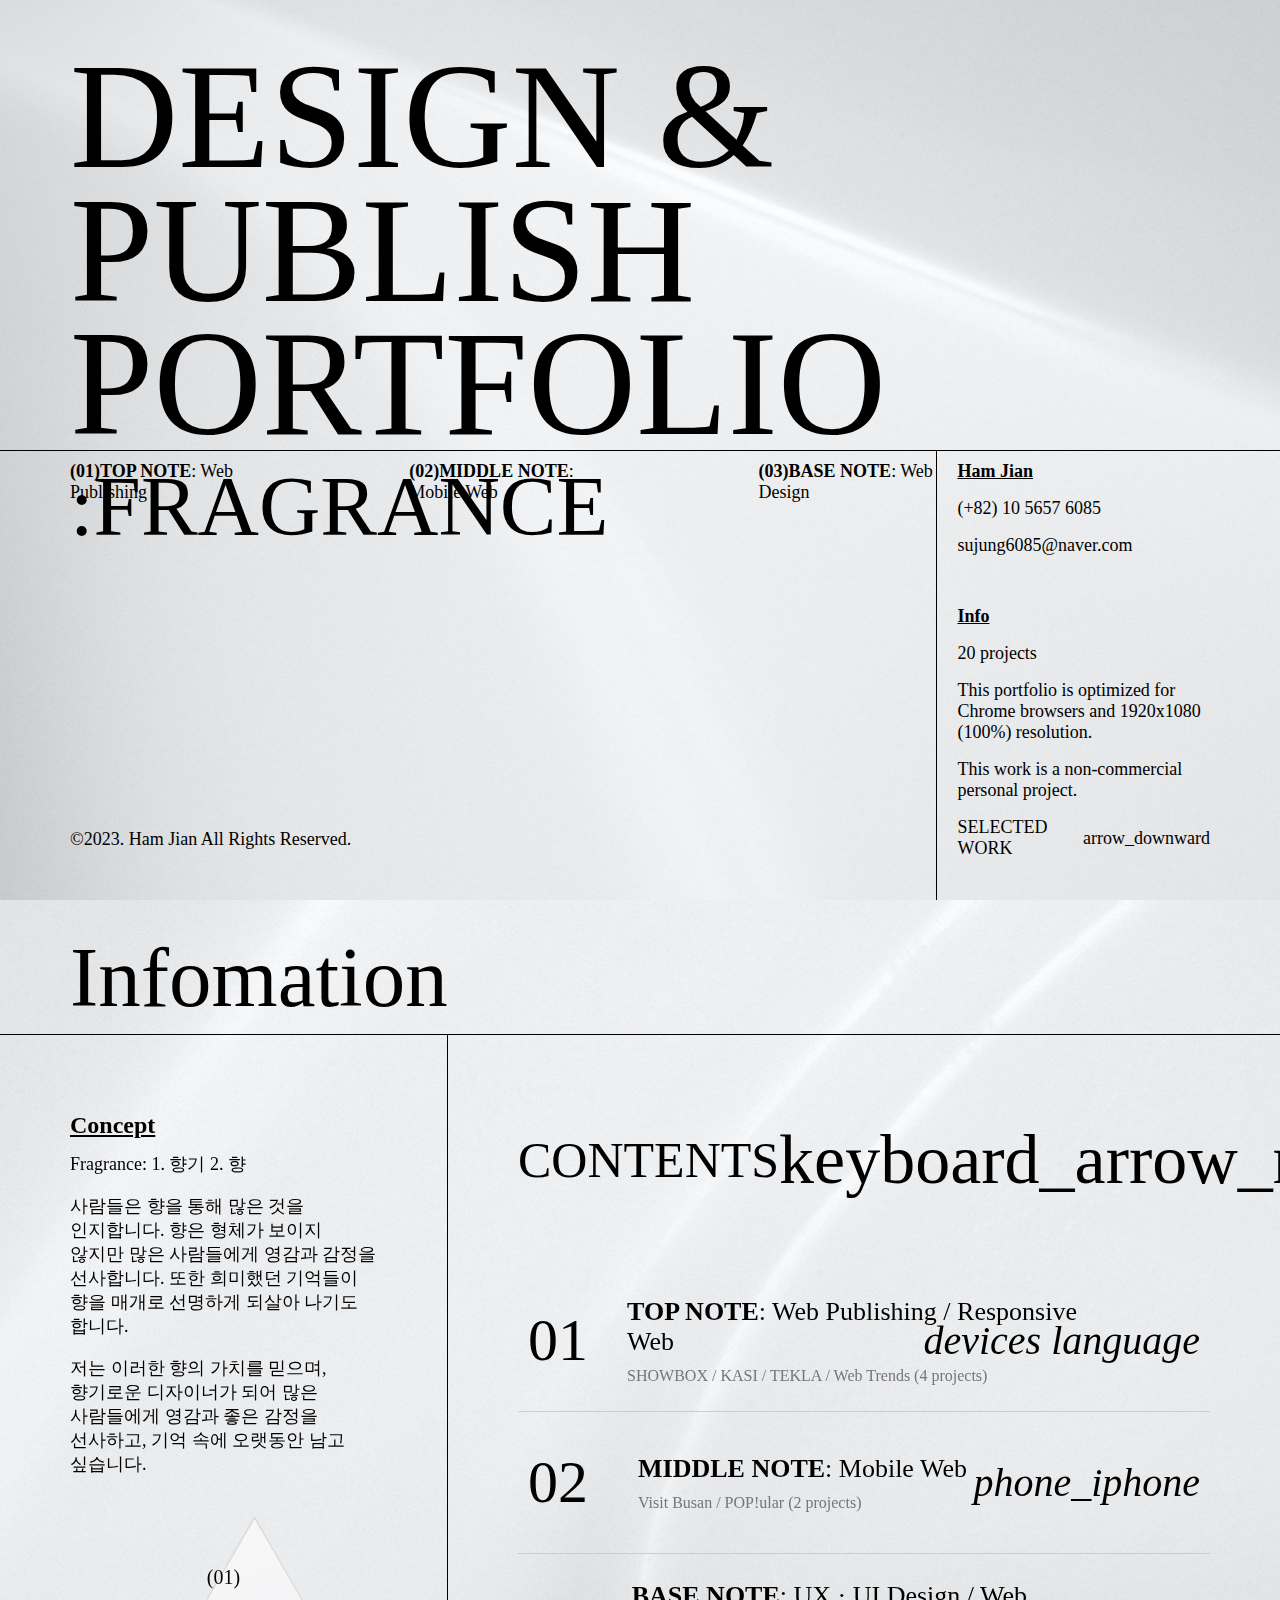
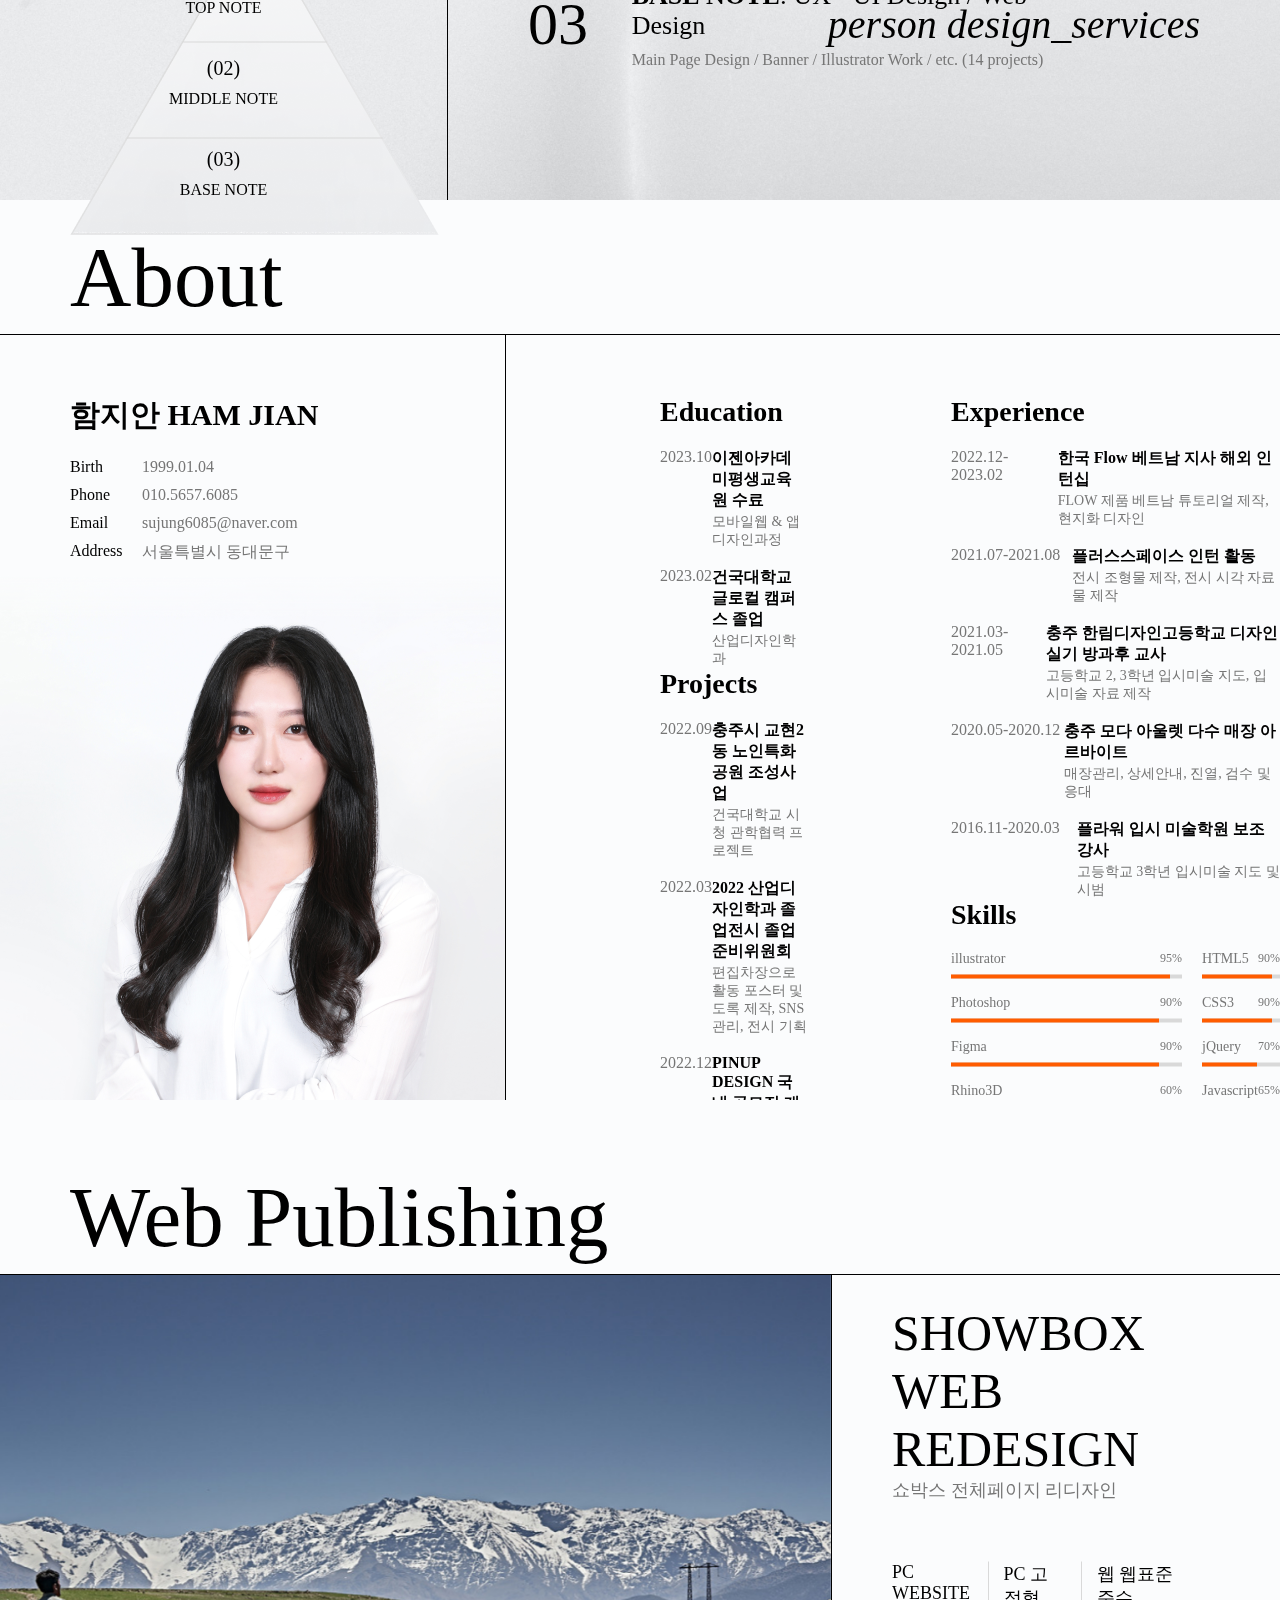
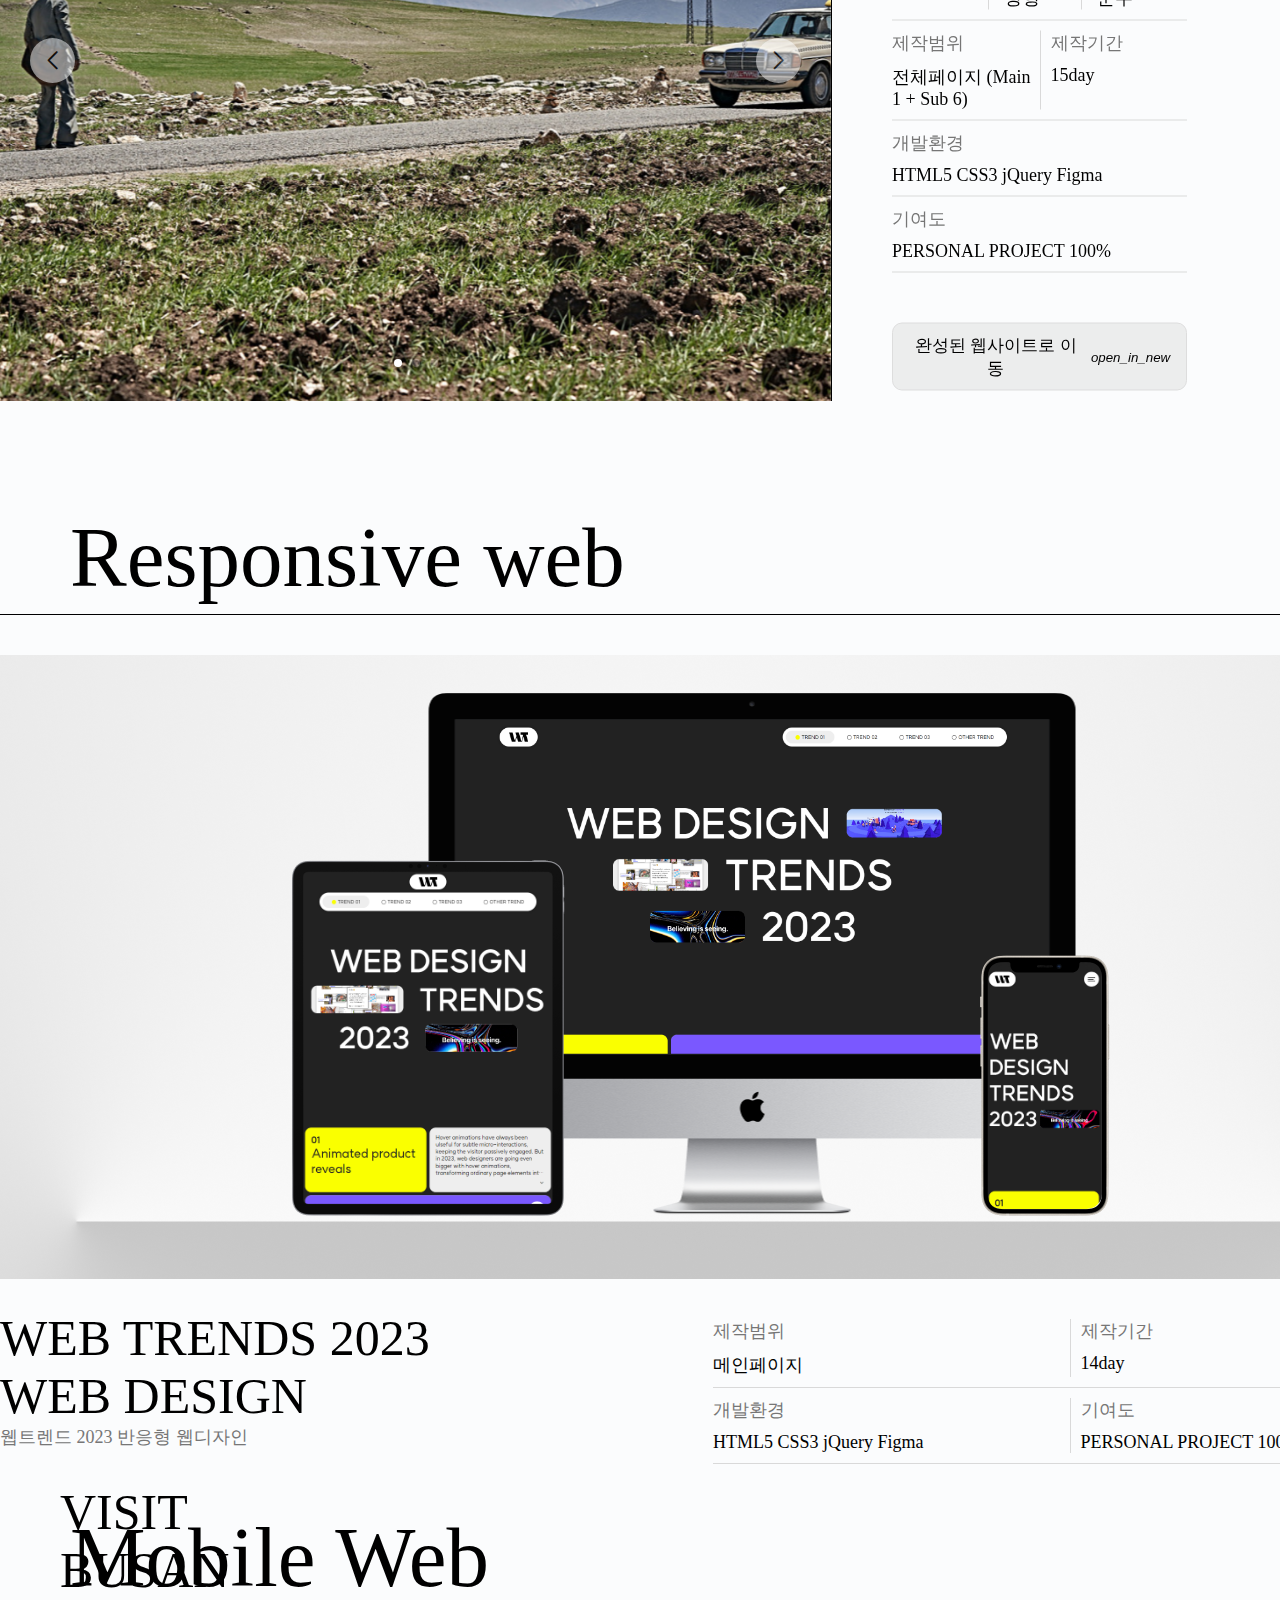
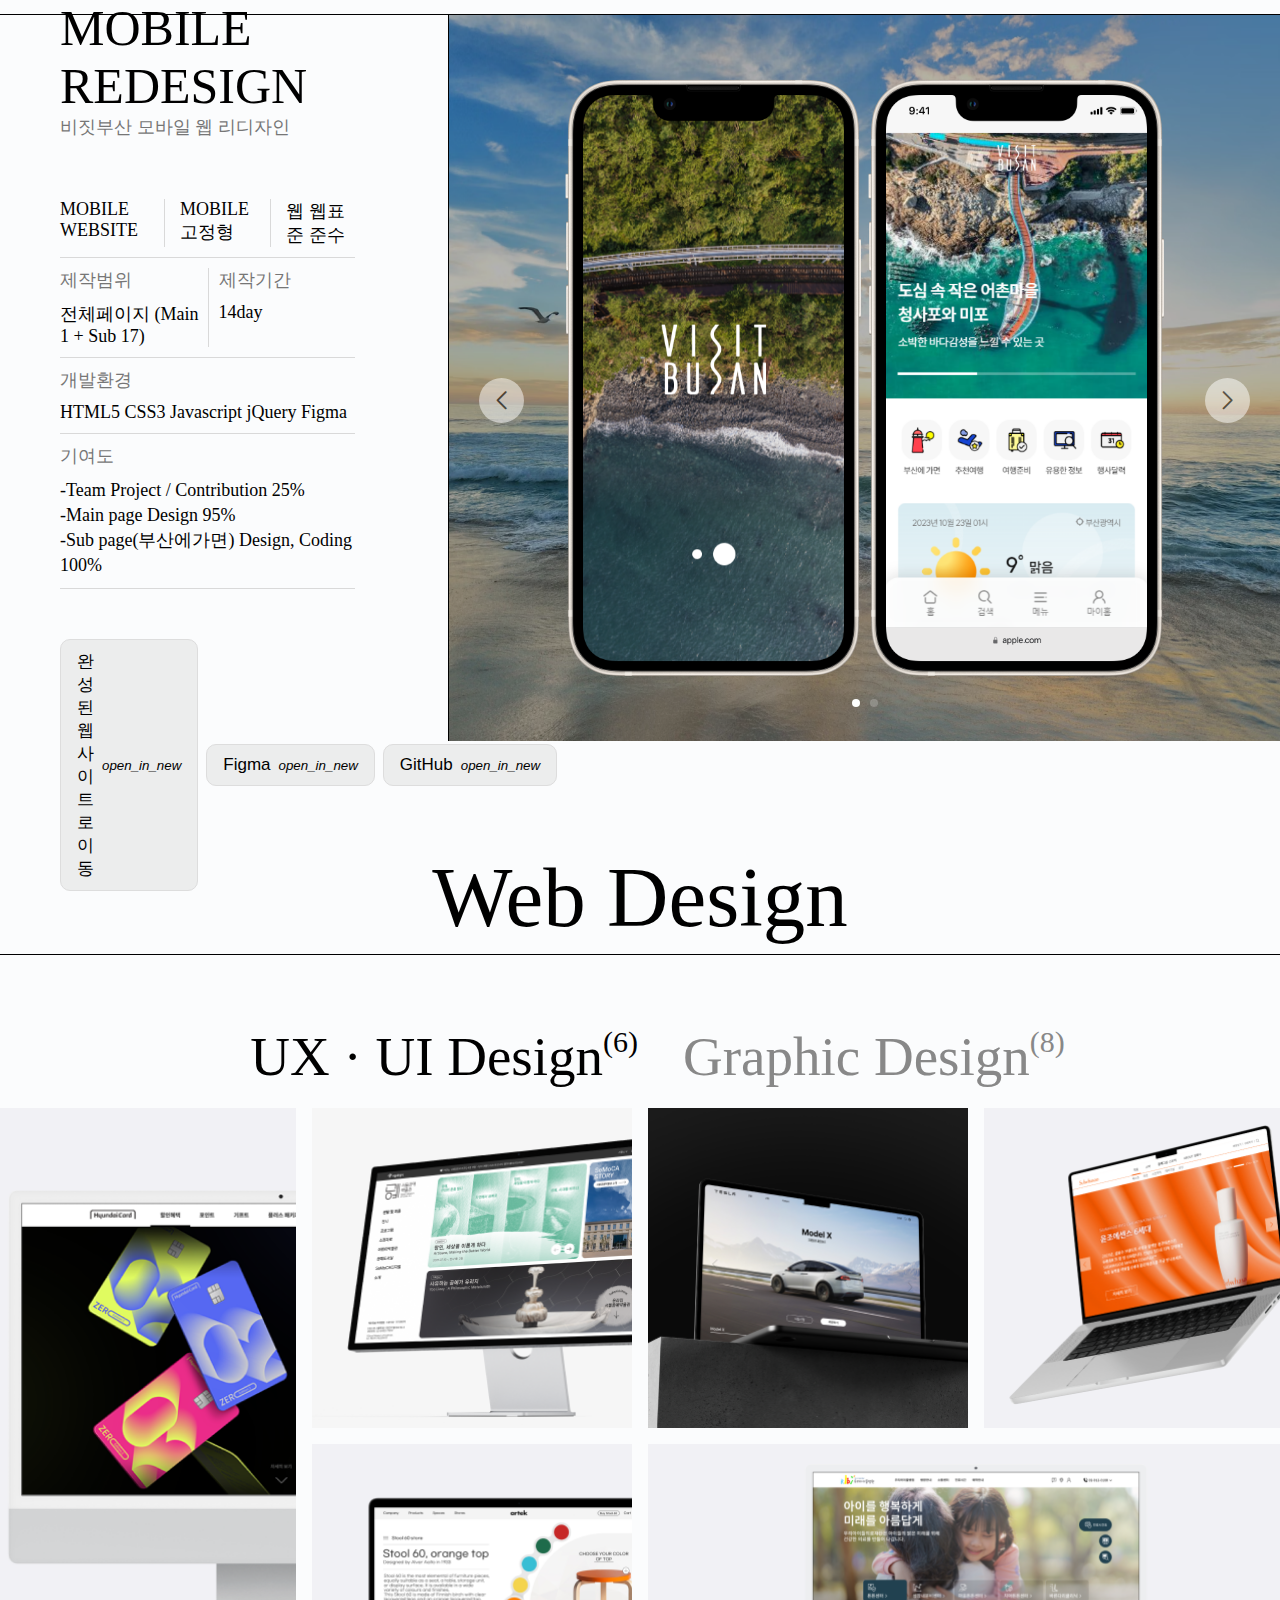
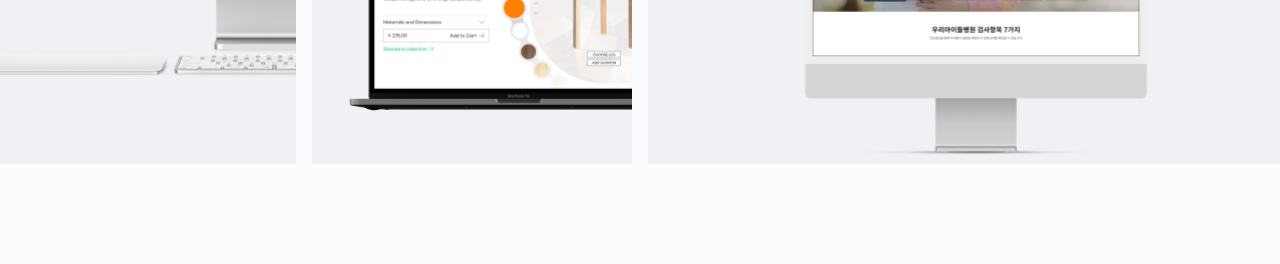
==== commit ef6e4766: "24.10.31 작품수정" ====
--- a/index.html
+++ b/index.html
@@ -1,2509 +1,996 @@
 <!DOCTYPE html>
-<html lang="ko">
+<html lang="en">
 <head>
   <meta charset="UTF-8">
-  <meta http-equiv="X-UA-Compatible" content="IE=edge">
   <meta name="viewport" content="width=device-width, initial-scale=1.0">
+  <title>함지안 Ham jian • UX/UI Design and Web Publisher</title>
+  <link rel="icon" href="image/logo_icon.png">
+  <!-- Link Swiper's CSS -->
+  <link rel="stylesheet" href="css/swiper.min.css">
+  <link rel="stylesheet" href="https://cdn.jsdelivr.net/npm/swiper@10/swiper-bundle.min.css" />
   <link rel="stylesheet" href="https://fonts.sandbox.google.com/css2?family=Material+Symbols+Outlined:opsz,wght,FILL,GRAD@48,400,0,0" />
-  <link rel="stylesheet" href="css/index.css?ver=1">
-  <link rel="stylesheet" href="css/jquery.fullpage.css">
-  <script src="https://code.jquery.com/jquery-3.6.4.min.js" integrity="sha256-oP6HI9z1XaZNBrJURtCoUT5SUnxFr8s3BzRl+cbzUq8=" crossorigin="anonymous"></script>
-  <script src="js/jquery.fullpage.js?ver=1"></script>
-  <script src="js/index.js?ver=1"></script>
-  <script src="js/index2.js?ver=1"></script>
-
-  <title>LEEJIHOON</title>
-
+  <link href="https://fonts.googleapis.com/icon?family=Material+Icons" rel="stylesheet"> 
+  <link rel="stylesheet" href="css/index.css">
 </head>
 <body>
-  <div class="changeColor"></div>
-  <div id="fullpage">
-    <div class="section" id="intro">
-      <div class="IntroCircle">
-        <h3 class= introMainText>이지훈의 포트폴리오</h3>
-        <p class="introSubText">Hi! Im' Web Publisher & UI/UX Designer!</p>
-      </div>
-      <ul class="workIndex">
-        <li>
-          <h3>4</h3>
-          <p>Web Publishing</p>
-        </li>
-        <li>
-          <h3>8</h3>
-          <p>UI/UX Design</p>
-        </li>
-        <li>
-          <h3>10</h3>
-          <p>2D Graphic Design</p>
-        </li>
-        <li>
-          <h3>3</h3>
-          <p>Web Planning</p>
-        </li>
-      </ul>
-      <div class="arlet">
-        <h3>-NOTICE-</h3>
-        <p>-본 사이트는 <span class="bling">1920 X 1080 해상도</span>를 기준으로 제작했습니다.</p>
-        <P>-사이트 확대도를 <span class=bling>100%에 두시고</span> 브라우저 <span class=bling>사이즈를 최대로</span> 해주시길 바랍니다!</P>
-        <p>-<span class=bling>풀페이지 스크롤</span> 적용 사이트이므로 <span class="bling">스크롤을 살짝</span> 내려주세요!</p>
-        <span class="nail"></span>
-        <span class="nail"></span>
-        <span class="nail"></span>
-        <span class="nail"></span>
-      </div>
-      <p class="you">넌, 디자인 할 때 <br> 제일 멋져:&#41;</p>
-      <span class="material-symbols-outlined scrollMouse">mouse</span>
-    </div>
-    <div class="section" id="profile">
-      <h2 class="myprofileText">MY <span>Profile</span></h2>
-      <div class="inner flexInner">
-        <div class="profileLeft">
-          <div class=profileLeftGlass>
+
+  <p id="txt1">0</p>
+  
+  <div class="wrap">
+    <header>
+      <nav>
+        <div class="logo">
+          <a href="#">HAM JIAN <br>PORTFOLIO</a>
+        </div>
+        <ul class="gnb">
+          <li class="active"><a href="#publishing">
             <span></span>
+            <p>(01) <br>Web Publishing</p>
+          </a></li>
+          <li><a href="#mobile">
             <span></span>
+            <p>(02) <br>Mobile Web</p>
+          </a></li>
+          <li><a href="#design">
             <span></span>
-            <span></span>
-            <div class="profilePic">
-            <img src="img/neonJH.png" alt="" id="myProfilePic">
-            </div>
-            <div class="who_I_Am">
-              <h4>My Info</h4>
-              <div class="myInfo">
-                <p>Name: 이지훈</p>
-                <p>Birth: 2000.04.23 (만 23세)</p>
-                <p>MBTI: ISTP</p>
-                <p>Address: 서울 중랑구</p>
-                <p>hobby: 야구</p>
-              </div>
-              <div class="contect">
-                <p>e-mail: ejh118@naver.com</p>
-                <p>Phone: 010-3930-4150</p>
-              </div>
-            </div>
-<!--             <div class="resume">
-              <a href="download/이지훈_입사지원서.hwp" download>이력서 보기</a>
-            </div> -->
-          </div>
-        </div>
-        <div class="profileRight">
-            <div class="profileRightGlass">
-              <span class="profileRightGlassNail"></span>
-              <span class="profileRightGlassNail"></span>
-              <span class="profileRightGlassNail"></span>
-              <span class="profileRightGlassNail"></span>
-              <div class="Record">
-                <div class="Record_Horizen">
-                  <ul class="edu">
-                    <li><h4 class="RecordTitle">교육사항</h4></li>
-                    <li>
-                      <p>
-                        [이젠아카데미] 모바일 UI/UX 웹&앱디자인<br>(웹퍼블리셔) 스마트 국비과정 수료 (700H)
-                      </p>
-                      <p class="date">(2022.12.05 ~ 2023.05.26 700H)</p>
-                    </li>
-                  </ul>
-                  <ul class="edu">
-                    <li><h4 class="RecordTitle">자격사항</h4></li>
-                    <li>
-                      <p>2종보통 운전면허증</p>
-                      <p class="date">(2019.01)</p>
-                      <p>컴퓨터응용밀링기능사</p>
-                      <p class="date">(2018.08)</p>
-                    </li>
-                  </ul>
-                  <ul class="edu">
-                    <li><h4 class="RecordTitle">경력사항</h4></li>
-                    <li>
-                      <p>B마트(전산 및 물류업무)</p>
-                      <p class="date">(2021.04 ~ 2021.10)</p>
-                      <p>한즈모트롤(기계조립)</p>
-                      <p class="date">(2022.01 ~ 2021.05)</p>
-                      <p>두잉피플플러스(신세계 강남점-주차/고객안내)</p>
-                      <p class="date">(2022.06 ~ 2021.09)</p>
-                      <p>스타벅스(바리스타)</p>
-                      <p class="date">(2022.09 ~ 2021.10)</p>
-                    </li>
-                  </ul>
-                </div>
-                <div class="Record_vertical">
-                  <ul class="army">
-                    <li><h4 class="RecordTitle">병역사항</h4></li>
-                    <li>
-                      <p>육군 화력여단 병장 만기전역</p>
-                      <p class="date">(2019.09.23 ~ 2021.04.12)</p>
-                    </li>
-                  </ul>
-                  <ul class="aboutMe">
-                    <li><h4 class="RecordTitle">I promise</h4></li>
-                    <li>
-                      <p>
-                        돈받고 일하는 순간부터 프로라고 합니다. 비록 신입이지만 프로라는 생각으로
-                        어떤 일이든 처리하겠습니다.
-                      </p>
-                    </li>
-                  </ul>
-    
-                  <h4 class="RecordTitle titleSkill">Skills</h4>
-  
-                  <ul class="skills">
-                    <li data-alt="skillsInfo1">
-                      <img src="img/skill_html.png" alt="">
-                      <p class="percent">95%</p>
-                    </li>
-                    <li data-alt="skillsInfo2">
-                      <img src="img/skill_css.png" alt="">
-                      <p class="percent">95%</p>
-                    </li>
-                    <li data-alt="skillsInfo3">
-                      <img src="img/skill_js.png" alt="">
-                      <p class="percent">70%</p>
-                    </li>
-                    <li data-alt="skillsInfo4">
-                      <img src="img/skill_jq.png" alt="">
-                      <p class="percent">80%</p>
-                    </li>
-                    <li data-alt="skillsInfo5">
-                      <img src="img/skill_ps.png" alt="">
-                      <p class="percent">85%</p>
-                    </li>
-                    <li data-alt="skillsInfo6">
-                      <img src="img/skill_ai.png" alt="">
-                      <p class="percent">75%</p>
-                    </li>
-                    <li class="insuffSkill" data-alt="skillsInfo7">
-                      <div><img src="img/skill_figma.png" alt=""></div>
-                      <div></div>
-                      <div></div>
-                      <div><img src="img/skill_scss.png" alt=""></div>
-                      <p class="percent">그외</p>
-                    </li>
-                  </ul>
-                  <p class="toolTip" id="skillsInfo1">
-                    HTML 기본 구조 이해도가 있으며, block 요소로는 header, section, footer 태그, inline요소로는 span, i 태그 등을 이용하여 HTML5구조 작성이 가능합니다.
-                  </p>
-                  <p class="toolTip" id="skillsInfo2">
-                    CSS3를 사용하여 디자인 시안을 토대로한 레이아웃 구현이 가능합니다. 그리고 transition을 이용한 세심한 hover 효과를 구현할 수 있으며
-                    animation효과를 이용한 요소 형상 변형과 동적 효과를 구현할 수 있습니다. 
-                  </p>
-                  <p class="toolTip" id="skillsInfo3">
-                    JavaScript 기본 문법 이해로 기본적인 효과 구현이 가능합니다.
-                  </p>
-                  <p class="toolTip" id="skillsInfo4">
-                    show, hide 메서드를 이용하여 팝업창 제작이 가능합니다. 스크롤 수치에 의한 animation효과를 이용하여 동적인 효과를 줄 수 있으며, 탭메뉴와 이미지 갤러리를 구현할 수 있습니다.
-                  </p>
-                  <p class="toolTip" id="skillsInfo5">
-                    Photoshop에 기본 내장된 기능들을 적극 활용합니다. 펜툴을 이용한 세밀한 이미지 추출을 할 수 있으며, 이미지 색감, 패턴 등을 보정한 상세 페이지 제작이 가능합니다.
-                  </p>
-                  <p class="toolTip" id="skillsInfo6">
-                    vector형식 기반의 플랫 디자인, 머터리얼 디자인 아이콘 제작이 가능합니다.
-                    펜툴을 이용한 사실적인 묘사가 가능합니다.
-                  </p>
-                  <p class="toolTip" id="skillsInfo7">
-                    피그마를 사용한 웹 UI/UX디자인과 아이콘 디자인이 가능합니다. <br>
-                    SCSS파일을 컴파일하여 CSS3의 코드를 효과적으로 줄일 수 있습니다.
-                  </p>
-                </div>
-              </div>
-              <div class="followLine">
-                <span></span>
-                <span></span>
-                <span></span>
-              </div>
-              <div class="toolTipSpaceBox"></div>
-            </div>
+            <p>(03) <br>Web Design</p>
+          </a></li>
+        </ul>
+      </nav>
+    </header>
+
+    <!-- COVER================================================== -->
+    <section>
+      <div id="cover">
+        <div class="cover_contents">
+          <div class="cover_title">
+            <p>DESIGN & PUBLISH<br>PORTFOLIO</p>
+            <span>:FRAGRANCE</span>
+          </div>
+          <div class="cover_center">
+            <div class="cover_left">
+              <ul class="cover_note">
+                <li><b>(01)TOP NOTE</b>: Web Publishing</li>
+                <li><b>(02)MIDDLE NOTE</b>: Mobile Web</li>
+                <li><b>(03)BASE NOTE</b>: Web Design</li>
+              </ul>
+              <p>&copy;2023. Ham Jian All Rights Reserved.</p>
+            </div>
+            <div class="cover_right">
+              <div>
+                <ul class="cover_name">
+                  <li>Ham Jian</li>
+                  <li>(+82) 10 5657 6085</li>
+                  <li>sujung6085@naver.com</li>
+                </ul>
+                <ul class="cover_info">
+                  <li>Info</li>
+                  <li>20 projects</li>
+                  <li>This portfolio is optimized for Chrome browsers and 1920x1080 (100%) resolution.</li>
+                  <li>This work is a non-commercial personal project.</li>
+                </ul>
+              </div>
+              <p>SELECTED WORK<span class="material-symbols-outlined">arrow_downward</span></p>
+            </div>
+          </div>
         </div>
       </div>
-    </div>
-    <div class="section" id="works">
-      <div class="mockBack1">
-        <p class="mockUpBackBtn">X</p>
-        <div class="mockup">
-          <div class="mobile">
-            <div class="display">
-              <div class="camera">
-                <span></span>
-                <span></span>
-              </div>
-              <iframe src="http://none.com" class="mobileIframe"></iframe>
-            </div>
-            <div class="power">
-              <span></span>
-            </div>
-            <div class="volume">
-              <span></span>
-              <span></span>
-            </div>
-            <div class="ready">
-              <img src="img/logo.png" alt="">
-              <p>Mobile,Tablet은 준비중입니다 :&#41;</p>
+
+      <!-- INFOMATION=============================================== -->
+      <div id="infomation">
+        <div class="info_contents">
+          <div class="info_title">
+            <h1>Infomation</h1>
+          </div>
+          <div class="info_text">
+            <div class="info_concept">
+              <div class="info_concept_text">
+                <h2>Concept</h2>
+                <p>Fragrance: 1. 향기 2. 향</p>
+                <p>
+                  사람들은 향을 통해 많은 것을 인지합니다. 향은 형체가 보이지 않지만 많은 사람들에게 영감과 감정을 선사합니다. 또한 희미했던 기억들이 향을 매개로 선명하게 되살아 나기도 합니다.
+                </p>
+                <p>
+                  저는 이러한 향의 가치를 믿으며, 향기로운 디자이너가 되어 많은 사람들에게 영감과 좋은 감정을 선사하고, 기억 속에 오랫동안 남고 싶습니다.
+                </p>
+              </div>
+              <div class="info_img">
+                <img src="image/note.png" alt="">
+                <ul class="info_triangle">
+                  <li>
+                    <p>(01)</p>
+                    <span>TOP NOTE</span>
+                  </li>
+                  <li>
+                    <p>(02)</p>
+                    <span>MIDDLE NOTE</span>
+                  </li>
+                  <li>
+                    <p>(03)</p>
+                    <span>BASE NOTE</span>
+                  </li>
+                </ul>
+              </div>
+            </div>
+            <div class="info_con">
+              <h2>
+                CONTENTS
+                <span class="material-symbols-outlined">keyboard_arrow_right</span>
+              </h2>
+              <ul class="info_con_inner">
+                <li>
+                  <a href="#publishing">
+                    <p>01</p>
+                    <div class="con_center">
+                      <span><b>TOP NOTE</b>: Web Publishing / Responsive Web</span>
+                      <span>SHOWBOX / KASI / TEKLA / Web Trends (4 projects)</span>
+                    </div>
+                    <div class="info_icon">
+                      <i class="material-symbols-outlined">devices</i>
+                      <i class="material-symbols-outlined">language</i>
+                    </div>
+                  </a>
+                </li>
+                <li>
+                  <a href="#mobile">
+                    <p>02</p>
+                    <div class="con_center">
+                      <span><b>MIDDLE NOTE</b>: Mobile Web</span>
+                      <span>Visit Busan / POP!ular (2 projects)</span>
+                    </div>
+                    <div class="info_icon">
+                      <i class="material-symbols-outlined">phone_iphone</i>
+                    </div>
+                  </a>
+                </li>
+                <li>
+                  <a href="#design">
+                    <p>03</p>
+                    <div class="con_center">
+                      <span><b>BASE NOTE</b>: UX · UI Design / Web Design</span>
+                      <span>Main Page Design / Banner / Illustrator Work / etc. (14 projects)</span>
+                    </div>
+                    <div class="info_icon">
+                      <i class="material-symbols-outlined">person</i>
+                      <i class="material-symbols-outlined">design_services</i>
+                    </div>
+                  </a>
+                </li>
+              </ul>
             </div>
           </div>
         </div>
       </div>
-      <div class="mockBack2">
-        <p class="mockUpBackBtn">X</p>
-        <div class="mockup2">
-          <div class="tablet">
-            <div class="display2">
-              <div class="camera2">
-                <span></span>
-                <span></span>
-              </div>
-              <iframe src="http://none.com" class="tabletIframe"></iframe>
-            </div>
-            <div class="power2">
-              <span></span>
-            </div>
-            <div class="volume2">
-              <span></span>
-              <span></span>
-            </div>
-            <div class="readyTablet">
-              <img src="img/logo.png" alt="">
-              <p>Mobile,Tablet은 준비중입니다 :&#41;</p>
-            </div>
-          </div>
+
+      <div id="about">
+        <div class="inner">
+          <div class="about_title">
+            <h1>About</h1>
+          </div>
+          <div class="about_text">
+            <div class="about_s1">
+              <div class="profile_name">
+                <h2>함지안 HAM JIAN</h2>
+              </div>
+              <div class="profile_info">
+                <div>
+                  <p>Birth</p><p>1999.01.04</p>
+                </div>
+                <div>
+                  <p>Phone</p> <p>010.5657.6085</p>
+                </div>
+                <div>
+                  <p>Email</p> <p>sujung6085@naver.com</p>
+                </div>
+                <div>
+                  <p>Address</p> <p>서울특별시 동대문구</p>
+                </div>
+              </div>
+              <img src="image/profile.png" alt="프로필사진">
+            </div>
+    
+            <div class="about_box">
+              <div class="about_s2">
+                <div class="education">
+                  <div class="ab-title">
+                    <h2>Education</h2>
+                    <!-- <p>학력사항</p> -->
+                  </div>
+                  <div class="ab-body abb1">
+                    <div class="ab-list">
+                      <p>2023.10</p>
+                      <div>
+                        <h3>이젠아카데미평생교육원 수료</h3>
+                        <h4>모바일웹 & 앱디자인과정</h4>
+                      </div>
+                    </div>
+                    <div class="ab-list">
+                      <p>2023.02</p>
+                      <div>
+                        <h3>건국대학교 글로컬 캠퍼스 졸업</h3>
+                        <h4>산업디자인학과</h4>
+                      </div>
+                    </div>
+                  </div>
+                </div>
+      
+                <div class="projects">
+                  <div class="ab-title">
+                    <h2>Projects</h2>
+                    <!-- <p>활동내역 및 수상</p> -->
+                  </div>
+                  <div class="ab-body abb1">
+                    <div class="ab-list">
+                      <p>2022.09</p>
+                      <div>
+                        <h3>충주시 교현2동 노인특화공원 조성사업</h3>
+                        <h4>건국대학교 시청 관학협력 프로젝트</h4>
+                      </div>
+                    </div>
+                    <div class="ab-list">
+                      <p>2022.03</p>
+                      <div>
+                        <h3>2022 산업디자인학과 졸업전시 졸업준비위원회</h3>
+                        <h4>편집차장으로 활동 포스터 및 도록 제작, SNS 관리, 전시 기획</h4>
+                      </div>
+                    </div>
+                    <div class="ab-list">
+                      <p>2022.12</p>
+                      <div>
+                        <h3>PINUP DESIGN 국내 공모전 개인작업 <b>입선</b></h3>
+                        <h4><휠체어 이용자를 위한 우산> 출품</h4>
+                      </div>
+                    </div>
+                    <div class="ab-list">
+                      <p>2021.09</p>
+                      <div>
+                        <h3>충주시 수안보면 장터 1~3길 ‘도로다이어트’ 조성사업</h3>
+                        <h4>건국대학교 시청 관학협력 프로젝트</h4>
+                      </div>
+                    </div>
+                    <div class="ab-list">
+                      <p>2020.06</p>
+                      <div>
+                        <h3>JAMES DYSON 해외 공모전 팀작업 <b>Finalist</b></h3>
+                        <h4><전기 수급이 어려운 지역, 난민을 위한 조명 대체재> 출품</h4>
+                      </div>
+                    </div>
+                    <div class="ab-list">
+                      <p>2020.05</p>
+                      <div>
+                        <h3>SPARK DESIGN 해외 공모전 팀작업 <b>Bronze Winner</b></h3>
+                        <h4><반려동물을 위한 소변 검사 건강 진단 키트> 출품</h4>
+                      </div>
+                    </div>
+                    <div class="ab-list">
+                      <p>2020.05</p>
+                      <div>
+                        <h3>산업디자인 소모임 ‘Default’ 활동</h3>
+                        <h4>팀원들과 매주 다른 주제의 산업디자인 결과물 도출 및 토론</h4>
+                      </div>
+                    </div>
+                  </div>
+                </div>
+              </div>
+      
+              <div class="about_s3">
+                <div class="experience">
+                  <div class="ab-title">
+                    <h2>Experience</h2>
+                    <!-- <p>경험</p> -->
+                  </div>
+                  <div class="ab-body abb2">
+                    <div class="ab-list">
+                      <p>2022.12-2023.02</p>
+                      <div>
+                        <h3>한국 Flow 베트남 지사 해외 인턴십</h3>
+                        <h4>FLOW 제품 베트남 튜토리얼 제작, 현지화 디자인</h4>
+                      </div>
+                    </div>
+                    <div class="ab-list">
+                      <p>2021.07-2021.08</p>
+                      <div>
+                        <h3>플러스스페이스 인턴 활동</h3>
+                        <h4>전시 조형물 제작, 전시 시각 자료물 제작</h4>
+                      </div>
+                    </div>
+                    <div class="ab-list">
+                      <p>2021.03-2021.05</p>
+                      <div>
+                        <h3>충주 한림디자인고등학교 디자인 실기 방과후 교사</h3>
+                        <h4>고등학교 2, 3학년 입시미술 지도, 입시미술 자료 제작</h4>
+                      </div>
+                    </div>
+                    <div class="ab-list">
+                      <p>2020.05-2020.12</p>
+                      <div>
+                        <h3>충주 모다 아울렛 다수 매장 아르바이트</h3>
+                        <h4>매장관리, 상세안내, 진열, 검수 및 응대</h4>
+                      </div>
+                    </div>
+                    <div class="ab-list">
+                      <p>2016.11-2020.03</p>
+                      <div>
+                        <h3>플라워 입시 미술학원 보조 강사</h3>
+                        <h4>고등학교 3학년 입시미술 지도 및 시범</h4>
+                      </div>
+                    </div>
+                  </div>
+                </div>
+      
+                <div class="skills">
+                  <div class="ab-title">
+                    <h2>Skills</h2>
+                    <!-- <p>스킬</p> -->
+                  </div>
+                  <div class="ab-body2">
+                    <div class="ab-grid1">
+                      <div class="ab-gage">
+                        <div>
+                          <h2>illustrator</h2>
+                          <h3>95%</h3>
+                        </div>
+                        <span><b></b></span>
+                      </div>
+                      <div class="ab-gage">
+                        <div>
+                          <h2>Photoshop</h2>
+                          <h3>90%</h3>
+                        </div>
+                        <span><b></b></span>
+                      </div>
+                      <div class="ab-gage">
+                        <div>
+                          <h2>Figma</h2>
+                          <h3>90%</h3>
+                        </div>
+                        <span><b></b></span>
+                      </div>
+                      <div class="ab-gage">
+                        <div>
+                          <h2>Rhino3D</h2>
+                          <h3>60%</h3>
+                        </div>
+                        <span><b></b></span>
+                      </div>
+                      <div class="ab-gage ab-gage-icon">
+                        <p><img src="image/skill_icon_1.png" alt="Scss"></p>
+                        <p><img src="image/skill_icon_2.png" alt="Bootstrap"></p>
+                        <p><img src="image/skill_icon_3.png" alt="SVG"></p>
+                        <p><img src="image/skill_icon_4.png" alt="Notion"></p>
+                        <p><img src="image/skill_icon_5.png" alt="GitHub"></p>
+                      </div>
+                    </div>
+                    <div class="ab-grid2">
+                      <div class="ab-gage">
+                        <div>
+                          <h2>HTML5</h2>
+                          <h3>90%</h3>
+                        </div>
+                        <span><b></b></span>
+                      </div>
+                      <div class="ab-gage">
+                        <div>
+                          <h2>CSS3</h2>
+                          <h3>90%</h3>
+                        </div>
+                        <span><b></b></span>
+                      </div>
+                      <div class="ab-gage">
+                        <div>
+                          <h2>jQuery</h2>
+                          <h3>70%</h3>
+                        </div>
+                        <span><b></b></span>
+                      </div>
+                      <div class="ab-gage">
+                        <div>
+                          <h2>Javascript</h2>
+                          <h3>65%</h3>
+                        </div>
+                        <span><b></b></span>
+                      </div>
+                    </div>
+                  </div>
+                </div>
+              </div>
+            </div>
+          </div>
+        </div>
         </div>
       </div>
-      <div class="inner">
-        <div class="view">
-          <ul class="viewBox">
-            <li>
-              <div class="viewLeftBox">
-                <h2 class="workNum">#0<span>1</span></h2>
-                <div class="workTextBox">
-                  <p class="webP">WEB Publishing</p>
-                  <h3 class="workTitle">멜론뮤직어워드<br>2022(MMA)</h3>
-                  <p class="workDate">제작기간: 2022.03.18 ~ 2022.03.23</p>
-                  <div class="viewMoreBox">
-                    <div class="moreBtn siteBtn"><a href="http://ejh118.dothome.co.kr/" target="_blank">Go To Site</a></div>
-                    <div class="moreBtn viewBtn">View More</div>
-                  </div>
-                  <div class="contribute">
-                    <p>작업 기여도: 개인작업 100%</p>
-                  </div>
-                </div>
-              </div>
-              <div class="viewPop">
-                <div class="popMouseBox">
-                  <p class="exit">X</p>
-                </div>
-                <div class="viewmorePage">
-                  <img src="img/Frame15.png" alt="">
-                </div>
-              </div>
-            </li>
-            <li>
-              <div class="viewLeftBox">
-                <h2 class="workNum">#0<span>2</span></h2>
-                <div class="workTextBox">
-                  <p class="webP">WEB Publishing</p>
-                  <h3 class="workTitle">카셰어링<br>그린카</h3>
-                  <p class="workDate">제작기간: 2022.04.19 ~ 2022.04.25</p>
-                  <div class="viewMoreBox">
-                    <div class="moreBtn siteBtn greencarBtn">Go To Site</div>
-                    <div class="moreBtn viewBtn">View More</div>
-                  </div>
-                  <div class="contribute">작업 기여도: 개인작업 100%</div>
-                </div>
-              </div>
-              <div class="viewPop">
-                <div class="popMouseBox">
-                  <p class="exit">X</p>
-                </div>
-                <div class="viewmorePage">
-                  <img src="img/Frame16.png" alt="">
-                </div>
-              </div>
-            </li>
-            <li>
-              <div class="viewLeftBox">
-                <h2 class="workNum">#0<span>3</span></h2>
-                <div class="workTextBox">
-                  <p class="webP">WEB Publishing</p>
-                  <h3 class="workTitle">WebTrend<br>2023</h3>
-                  <p class="workDate">제작기간: 2022.04.23 ~ 2022.04.25</p>
-                  <div class="viewMoreBox">
-                    <div class="moreBtn siteBtn"><a href="http://jme07013.dothome.co.kr/" target="_blank">Go To Site</a></div>
-                    <div class="moreBtn viewBtn">View More</div>
-                  </div>
-                  <div class="contribute">작업 기여도: 개인작업 100%</div>
-                </div>
-              </div>
-              <div class="viewPop">
-                <div class="popMouseBox">
-                  <p class="exit">X</p>
-                </div>
-                <div class="viewmorePage">
-                  <img src="img/Frame17.png" alt="">
-                </div>
-              </div>
-            </li>
-            <li>
-              <div class="viewLeftBox">
-                <h2 class="workNum">#0<span>4</span></h2>
-                <div class="workTextBox">
-                  <p class="webP">WEB Publishing</p>
-                  <h3 class="workTitle">HYBE</h3>
-                  <p class="workDate">제작기간: 2022.02.13 ~ 2022.03.20</p>
-                  <div class="viewMoreBox">
-                    <div class="moreBtn siteBtn"><a href="https://ejh118.github.io/web_first-onepage/" target="_blank">Go To Site</a></div>
-                    <div class="moreBtn viewBtn">View More</div>
-                  </div>
-                  <div class="contribute">작업 기여도: 개인작업 100%</div>
-                </div>
-              </div>
-              <div class="viewPop">
-                <div class="popMouseBox">
-                  <p class="exit">X</p>
-                </div>
-                <div class="viewmorePage">
-                  <img src="img/Frame18.png" alt="">
-                </div>
-              </div>
-            </li>
-          </ul>
-        </div>
-        <span class="material-symbols-outlined L_arrow arrows">chevron_left</span>
-        <span class="material-symbols-outlined R_arrow arrows">chevron_right</span>
-
-      </div>
-      <p class="decoText">WEB Publishing</p>
-      <div class="bottombar">
-        <div class="bottombarIN">
-          <ul class="langRate">
-            <li><img src="img/skill_html.png" alt=""><p class="htmlPer">12.9%</p></li>
-            <li><img src="img/skill_css.png" alt=""><p class="cssPer">9.1%</p></li>
-            <li><img src="img/skill_js.png" alt=""><p class="jsPer">78.0%</p></li>
-          </ul>
-          <p class="langText">Languages <br> 사용된 언어의 비율입니다.</p>
-          <p class="webStandad">웹 표준 준수 OK!</p>
-          <p class="deviceText">Devices <br> 활성화된 디바이스를 클릭하면 이동합니다.</p>
-          <ul class="devices">
-            <li><span class="material-symbols-outlined computer active V_com"><a href="http://ejh118.dothome.co.kr/" target="_blank">computer</a></span></li>
-            <li><span class="material-symbols-outlined tablet V_Tablet">tablet</span></li>
-            <li><span class="material-symbols-outlined phone V_Phone">phone_iphone</span></li>
-          </ul>
+
+      <!-- PUBLISHING=============================================== -->
+      <div id="publishing">
+        <div class="pub_inner">
+          <div class="pub_title">
+            <h1>Web Publishing</h1>
+          </div>
+    
+          <div class="pub_contents">
+            <div class="pub_swiper">
+              <!-- Swiper -->
+              <div class="swiper-container">
+                <div class="swiper-wrapper">
+                  <div class="swiper-slide slide1">
+                    <div class="slide_img">
+                      <a href="https://ham-jian.github.io/allpage/" target="_blank">
+                        <img src="image/slide1_img1.png" alt="쇼박스 썸네일1">
+                      </a>
+                    </div>
+                    <div class="pub_shortcuts">
+                      <a href="https://ham-jian.github.io/allpage/" target="_blank">
+                        <span>Go to Site</span>
+                      </a>
+                    </div>
+                  </div>
+                  <div class="swiper-slide slide2">
+                    <div class="slide_img">
+                      <a href="https://ham-jian.github.io/Public-institution-site/" target="_blank">
+                        <p class="slide_img_long"></p>
+                      </a>
+                    </div>
+                    <div class="pub_shortcuts">
+                      <a href="https://ham-jian.github.io/Public-institution-site/" target="_blank">
+                        <span>Go to Site</span>
+                      </a>
+                    </div>
+                  </div>
+                  <div class="swiper-slide slide3">
+                    <div class="slide_img">
+                      <a href="https://ham-jian.github.io/onepage/" target="_blank">
+                        <p class="slide_img_long"></p>
+                      </a>
+                    </div>
+                    <div class="pub_shortcuts">
+                      <a href="https://ham-jian.github.io/onepage/" target="_blank">
+                        <span>Go to Site</span>
+                      </a>
+                    </div>
+                  </div>
+                </div>
+                <!-- Add Pagination -->
+                <div class="swiper-pagination"></div>
+                <!-- Add Arrows -->
+                <div class="swiper-button-next"></div>
+                <div class="swiper-button-prev"></div>
+              </div>
+            </div>
+            
+            <div class="pub_desc">
+              <ul class="pub_desc_inner">
+                <li class="active">
+                  <h2>SHOWBOX <br>
+                    WEB REDESIGN</h2>
+                  <h3>쇼박스 전체페이지 리디자인</h3>
+                  <div class="pub_desc_center">
+                    <div class="pub_desc_cel_top">
+                      <p>PC WEBSITE</p>
+                      <p>PC 고정형</p>
+                      <p>웹 웹표준 준수</p>
+                    </div>
+                    <div class="pub_desc_center_row">
+                      <div class="pub_desc_cel">
+                        <p>제작범위</p>
+                        <span>전체페이지 (Main 1 + Sub 6)</span>
+                      </div>
+                      <div class="pub_desc_cel">
+                        <p>제작기간</p>
+                        <span>15day</span>
+                      </div>
+                    </div>
+                    <div class="pub_desc_cel">
+                      <p>개발환경</p>
+                      <span>HTML5  CSS3  jQuery  Figma</span>
+                    </div>
+                    <div class="pub_desc_cel">
+                      <p>기여도</p>
+                      <span>PERSONAL PROJECT 100%</span>
+                    </div>
+                  </div>
+                  <button class="pub_desc_btn">
+                    <a href="http://sujung6085.dothome.co.kr/" target="_blank">
+                      <span>완성된 웹사이트로 이동</span>
+                      <i class="material-symbols-outlined">open_in_new</i>
+                    </a>
+                  </button>
+                </li>
+                <li>
+                  <h2>KASI <br> WEB REDESIGN</h2>
+                  <h3>한국천문연구원 웹사이트 리디자인</h3>
+                  <div class="pub_desc_center">
+                    <div class="pub_desc_cel_top">
+                      <p>PC WEBSITE</p>
+                      <p>PC 고정형</p>
+                      <p>웹 웹표준 준수</p>
+                    </div>
+                    <div class="pub_desc_center_row">
+                      <div class="pub_desc_cel">
+                        <p>제작범위</p>
+                        <span>메인페이지</span>
+                      </div>
+                      <div class="pub_desc_cel">
+                        <p>제작기간</p>
+                        <span>7day</span>
+                      </div>
+                    </div>
+                    <div class="pub_desc_cel">
+                      <p>개발환경</p>
+                      <span>HTML5  CSS3  jQuery  Figma</span>
+                    </div>
+                    <div class="pub_desc_cel">
+                      <p>기여도</p>
+                      <span>PERSONAL PROJECT 100%</span>
+                    </div>
+                  </div>
+                  <button class="pub_desc_btn">
+                    <a href="https://ham-jian.github.io/Public-institution-site/" target="_blank">
+                      <span>완성된 웹사이트로 이동</span>
+                      <i class="material-symbols-outlined">open_in_new</i>
+                    </a>
+                  </button>
+                </li>
+                <li>
+                  <h2>TEKLA <br> WEB REDESIGN</h2>
+                  <h3>테클라 웹사이트 리디자인</h3>
+                  <div class="pub_desc_center">
+                    <div class="pub_desc_cel_top">
+                      <p>PC WEBSITE</p>
+                      <p>PC 고정형</p>
+                      <p>웹 웹표준 준수</p>
+                    </div>
+                    <div class="pub_desc_center_row">
+                      <div class="pub_desc_cel">
+                        <p>제작범위</p>
+                        <span>메인페이지</span>
+                      </div>
+                      <div class="pub_desc_cel">
+                        <p>제작기간</p>
+                        <span>7day</span>
+                      </div>
+                    </div>
+                    <div class="pub_desc_cel">
+                      <p>개발환경</p>
+                      <span>HTML5  CSS3</span>
+                    </div>
+                    <div class="pub_desc_cel">
+                      <p>기여도</p>
+                      <span>PERSONAL PROJECT 100%</span>
+                    </div>
+                  </div>
+                  <button class="pub_desc_btn">
+                    <a href="https://ham-jian.github.io/onepage/" target="_blank">
+                      <span>완성된 웹사이트로 이동</span>
+                      <i class="material-symbols-outlined">open_in_new</i>
+                    </a>
+                  </button>
+                </li>
+              </ul>
+            </div>
+          </div>
         </div>
       </div>
-    </div>
-    <div class="section" id="twoD_Design">
-
-      <div class="twoD_DesignInner">
-        <div class="designSelectBtn">
-          <div class="uiuxdesignSelectBtn">UI/UX Design</div>
-          <div class="twoDSelectBtn">2D Graphic Design</div>
-        </div>
-        <div class="designTitleBox">
-          <div class="designTitle">
-            <h3>UI/UX Design</h3>
-            <p>감상하고 싶은 작업물을 클릭해주세요</p>
-            <p class="designTitle_info">
-              포토샵,일러스트레이터,피그마를 이용한 UI/UX 디자인입니다.
-              모든 작업물은 오로지 개인 작업물로만 이루어져있습니다.
-            </p>
-          </div>
-        </div>
-        <div class="designListBox">
-          <div class="designListBoxGlass">
-            <span></span>
-            <span></span>
-            <span></span>
-            <span></span>
-          </div>
-          <span class="material-symbols-outlined uiuxBack">redo</span>
-            <ul class="designList_uiux">
-                <li data-alt="uiuxPop1" class="uiux_1 uiuxLi">
-                  <img src="img/uiux_nexon_150px_01.png" alt="">
-                </li>
-                <li data-alt="uiuxPop2" class="uiux_2 uiuxLi">
-                  <img src="img/uiux_shinhan_150px_02.png" alt="">
-                </li>
-                <li data-alt="uiuxPop3" class="uiux_3 uiuxLi">
-                  <img src="img/uiux_peoplecar_150px_03.png" alt="">
-                </li>
-                <li data-alt="uiuxPop4" class="uiux_4 uiuxLi">
-                  <img src="img/uiux_bhs_150px_04.png" alt="">
-                </li>
-                <li data-alt="uiuxPop5" class="uiux_5 uiuxLi">
-                  <img src="img/uiux_airseoul_150px_05.png" alt="">
-                </li>
-                <li data-alt="uiuxPop6" class="uiux_6 uiuxLi">
-                  <img src="img/uiux_dokdo_150px_06.png" alt="">
-                </li>
-                <li data-alt="uiuxPop7" class="uiux_7 uiuxLi">
-                  <img src="img/uiux_unicef_150px_07.png" alt="">
-                </li>
-                <li data-alt="uiuxPop8" class="uiux_8 uiuxLi">
-                  <img src="img/uiux_billboard_150px_08.png" alt="">
-                </li>
-            </ul>
-            <ul class="designList_TwoD">
-              <li data-alt="twoD_1" class="twoD_1 twodLi">
-                <img src="img/2D_icon_150px_01.png" alt="">
-              </li>
-              <li data-alt="twoD_2" class="twoD_2 twodLi">
-                <img src="img/2D_icon_150px_02.png" alt="">
-              </li>
-              <li data-alt="twoD_3" class="twoD_3 twodLi">
-                <img src="img/2D_icon_150px_03.png" alt="">
-              </li>
-              <li data-alt="twoD_4" class="twoD_4 twodLi">
-                <img src="img/2D_icon_150px_04.png" alt="">
-              </li>
-              <li data-alt="twoD_5" class="twoD_5 twodLi">
-                <img src="img/2D_icon_150px_05.png" alt="">
-              </li>
-              <li data-alt="twoD_6" class="twoD_6 twodLi">
-                <img src="img/2D_icon_150px_06.png" alt="">
-              </li>
-              <li data-alt="twoD_7" class="twoD_7 twodLi">
-                <img src="img/2D_icon_150px_07.png" alt="">
-              </li>
-              <li data-alt="twoD_8" class="twoD_8 twodLi">
-                <img src="img/2D_icon_150px_08.png" alt="">
-              </li>
-              <li data-alt="twoD_9" class="twoD_9 twodLi">
-                <img src="img/2D_icon_150px_09.png" alt="">
-              </li>
-              <li data-alt="twoD_10" class="twoD_10 twodLi">
-                <img src="img/2D_icon_150px_10.png" alt="">
-              </li>
-          </ul>
-        </div>
-        <div class="uiuxPopUp uiuxPopUp1" id="uiuxPop1">
-          <div class="uiuxPopUpIn">
-            <div class="uiuxInfoBox uiuxInfo_Intro">
-              <h2 class="bigNum bigNumcolor_1">#01</h2>
-              <div class="uiuxInfo_IntroTitle">
-                <ul class="useTool">
-                  <li><img src="img/useTool_ps.png" alt=""></li>
-                </ul>
-                <h3>UI/UX Design</h3>
-                <p class="uiuxWork_name">NEXON 메인 페이지</p>
-                <P class="uiuxWork_date">작업기간: 1d</P>
-                <p class="uiuxWork_serve">작업기여도: 100% 개인작업!</p>
-                <p class="imgCopyright">이미지 출처: NEXON</p>
-                <p class="noCommen">본 작업물은 오로지 비상업적 포트폴리오로서만 사용됩니다.</p>
-              </div>
-              <div class="neon_arrowAll">
-                <span class="material-symbols-outlined neonArrow">keyboard_double_arrow_down</span>
-              </div>
-              <img src="img/Web_D_01(Grid).png" alt="" class="nexonMockUp">
-            </div>
-            <div class="uiuxInfoBox uiuxInfo_content1">
-              <h2 class="DesignConcept">Design Concept</h2>
-              <ul class="hashTag hashTagColor_1">
-                <li>#고급화</li>
-                <li>#깔끔함</li>
-                <li>#그리드</li>
-                <li>#편리함</li>
-              </ul>
-              <div class="color_fontBox">
-                <div class="colorAll">
-                  <h4>color</h4>
-                  <ul class="colorList">
-                    <li>
-                      <div class="colorBox nexonColor1"></div>
-                      <p>#1A2990</p>
-                    </li>
-                    <li>
-                      <div class="colorBox nexonColor2"></div>
-                      <p>#FFFFFF</p>
-                    </li>
-                  </ul>
-                </div>
-                <div class="fontAll">
-                  <h4>font</h4>
-                  <ul class="fontList">
-                    <li>Noto Sans KR</li>
-                  </ul>
-                </div>
-              </div>
-              <p class="content1_p">
-                대한민국 No.1 게임사이트 NEXON입니다. 누구나 한 번쯤은 방문 해보았을 사이트죠. <br>
-                이번 디자인에서는 기존 사이트의 밝은 면을 제거하여 더욱 고급스러운 느낌으로 재 디자인 하기로 했습니다.
-              </p>
-              <img src="img/dao.png" alt="" class="dao">
-            </div>
-            <div class="uiuxInfoBox uiuxInfo_content2">
-              <div class="uiuxInfo_content2_left">
-                <img src="img/PS.png" alt="">
-              </div>
-              <div class="uiuxInfo_content2_right">
-                <h2 class="emphasizeTitle">영감을 얻다</h2>
-                <p>
-                  왼쪽에는 세계적인 게임콘솔 Playstation의 로비 화면이 보입니다.<br>
-                  저는 이 로비 화면에 있는 특유의 무늬에서 영감을 얻었습니다. <br>
-                  특별히 많은 손이 가는 디자인은 아니지만 세련된 느낌을 주기에는 충분합니다!
-                </p>
-              </div>
-            </div>
-            <div class="uiuxInfoBox uiuxInfo_content3">
-              <div class="uiuxInfo_content3_left">
-                <h2 class="emphasizeTitle">배경을 제작하다</h2>
-                <p>
-                  좋은 영감을 얻었으니 이제 만들어 보겠습니다.<br>
-                  우선 사각 선택툴을 사용하여 원하는 크기의 영역을 잡아 주었습니다.
-                  그 후 미리 계획해둔 색상을 반투명 그라데이션에 적용 시켜준 뒤
-                  PhotoShop의 Wrap 기능을 이용하여 원하는 물결 무늬가 나올 때까지 조정해줍니다!
-                  마지막으로 각 레이어마다 Opacity를 달리하거나 Blender 기능을 이용하여 마무리 했습니다.
-                  오른쪽 사진은 실제 PhotoShop에서 해당 작업을 하는 모습입니다. 
-                </p>
-              </div>
-              <div class="uiuxInfo_content3_right">
-                <img src="img/warpPic.png" alt="">
-              </div>
-            </div>
-            <div class="uiuxInfoBox uiuxInfo_content4">
-              <h2 class="emphasizeTitle">그리드 그리고 완성</h2>
-              <p>
-                많은 양의 게임들을 손 쉽게 찾을 수 있도록 Gird 디자인을 채택했습니다.
-                게임 인기도에 따른 Grid 크기의 차이를 두어 심심한 느낌을 없앴습니다.
-                게임 장르를 빠르게 찾을 수 있게 왼쪽 상단에는 장르 메뉴를 위치시켰으며,
-                트렌디한 느낌을 주고자 해시태그 형식으로 디자인 하였습니다! 
-                <br><br>
-                아래 완성본을 확인해보세요!
-              </p>
-              <img src="img/Nexon_all.png" alt="" class="nexonAll">
-              <div class="noCommenBottomBar noCommenBottomBarcolor1">
-                <img src="img/logo.png" alt="" class="bottomlogo">
-                <h6>본 작업물은 오로지 비상업적 포트폴리오로서만 사용됩니다.</h6>
-              </div>
-            </div>       
-          </div>
-          <img src="img/nexon_back.png" alt="" class="nexon_back_1">
-          <img src="img/nexon_back2.png" alt="" class="nexon_back_2">
-          <img src="img/nexon_back2.png" alt="" class="nexon_back_3">
-        </div>
-        <div class="uiuxPopUp uiuxPopUp1" id="uiuxPop2">
-          <div class="uiuxPopUpIn">
-            <div class="uiuxInfoBox uiuxInfo_Intro">
-              <h2 class="bigNum bigNumcolor_2">#02</h2>
-              <div class="uiuxInfo_IntroTitle">
-                <ul class="useTool">
-                  <li><img src="img/useTool_ps.png" alt=""></li>
-                  <li><img src="img/useTool_ai.png" alt=""></li>
-                </ul>
-                <h3>UI/UX Design</h3>
-                <p class="uiuxWork_name">삼성카드2 안내페이지</p>
-                <P class="uiuxWork_date">작업기간: 1d</P>
-                <p class="uiuxWork_serve">작업기여도: 100% 개인작업!</p>
-                <p class="imgCopyright">이미지 출처: PIXABAY</p>
-                <p class="noCommen">본 작업물은 오로지 비상업적 포트폴리오로서만 사용됩니다.</p>
-              </div>
-              <div class="neon_arrowAll">
-                <span class="material-symbols-outlined neonArrow">keyboard_double_arrow_down</span>
-              </div>
-            </div>
-            <div class="uiuxInfoBox uiuxInfo_content2_1">
-              <h2 class="DesignConcept">Design Concept</h2>
-              <ul class="hashTag hashTagColor_2">
-                <li>#콘셉트 준수</li>
-                <li>#강조</li>
-                <li>#색상</li>
-                <li>#이미지</li>
-              </ul>
-              <div class="color_fontBox">
-                <div class="colorAll">
-                  <h4>color</h4>
-                  <ul class="colorList">
-                    <li>
-                      <div class="colorBox samsungcardColor1"></div>
-                      <p>#36105a</p>
-                    </li>
-                    <li>
-                      <div class="colorBox samsungcardColor2"></div>
-                      <p>#FFFFFF</p>
-                    </li>
-                  </ul>
-                </div>
-                <div class="fontAll">
-                  <h4>font</h4>
-                  <ul class="fontList">
-                    <li>G마켓 산스 TTF</li>
-                    <li>나눔 손글씨 붓</li>
-                  </ul>
-                </div>
-              </div>
-              <p class="content1_p">
-                삼성카드2의 ‘2’를 혜택 중 문화 및 생활 분야 혜택에 접목시켜<br>
-                두 배의 혜택을 받는다는 계획을 잡고 디자인 했습니다.
-                <br><br>
-                배경 사진은 ‘PIXABAY’에서 다운로드 받았으며<br>
-                전체적인 디자인 작업은 배경 사진 색상, 분위기에 맞게
-                진행 되었습니다.
-              </p>
-              <img src="img/trans2.png" alt="" class="trans2_1">
-              <img src="img/trans2_2.png" alt="" class="trans2_2">
-              <img src="img/transball1.png" alt="" class="transball_1">
-            </div>
-            <div class="uiuxInfoBox uiuxInfo_content2_2">
-              <div class="uiuxInfo_content2_2_left">
-                <img src="img/roma2.png" alt="" class="roma2">
-              </div>
-              <div class="uiuxInfo_content2_2_right">
-                <h2 class="emphasizeTitle">강조하다</h2>
-                <p>
-                  삼성카드2의 '2' 를 강조 합니다. 더불어 두 배 혜택도 강조합니다.
-                  적절히 강조된 레이어들은 사용자에게 간단하게 정확한 의미 전달을 할 수 있게 됩니다.
-                  <br><br>
-                  왼쪽에 로마숫자2는 텍스트에서 일반 레이어롤 변경 후 여러 타원 레이어와 합치고 PhotoShop - FilterGallary의 Glwing Edges 필터를 사용했습니다.
-                </p>
-                <img src="img/doit.png" alt="" class="doit">
-              </div>
-            </div>
-            <div class="uiuxInfoBox uiuxInfo_content2_3">
-              <div class="samsungcardBackInfo">
-                <img src="img/popup2_content_Pic_01.png" alt="" class="samsungcardBack">
-                <div class="samsungcardBackInfoText">
-                  <h2>PIXABAY 배경이미지</h2>
-                  <p>
-                    문화생활을 대표할 수 있는 이미지로 공연에 관한 이미지를 채용했습니다.
-                    최대한 같은 색상을 나타내는 이미지 두 개를 골랐으며, PhotoShop에서
-                    Layer Mask를 사용하여 합성 하였습니다.
-                  </p>
-                </div>
-              </div>
-            </div>
-            <div class="uiuxInfoBox uiuxInfo_content2_4">
-              <h2 class="emphasizeTitle">완성</h2>
-              <p>
-                Illustrator에서의 아이콘 작업과 가독성 향상을 위한 텍스트 조절 작업이 완료된
-                최종 완성본입니다.
-              </p>
-              <img src="img/popup2_content_Pic_03.jpg" alt="">
-            </div>     
-            <div class="uiuxInfoBox uiuxInfo_content2_4">
-              <div class="noCommenBottomBar noCommenBottomBarcolor2">
-                <img src="img/logo.png" alt="" class="bottomlogo">
-                <h6>본 작업물은 오로지 비상업적 포트폴리오로서만 사용됩니다.</h6>
-              </div> 
-            </div>  
-          </div>
-          <img src="img/popup2_back1.png" alt="" class="samsungcardIntroBack">
-        </div>
-        <div class="uiuxPopUp uiuxPopUp1" id="uiuxPop3">
-          <div class="uiuxPopUpIn">
-            <div class="uiuxInfoBox uiuxInfo_Intro">
-              <h2 class="bigNum bigNumcolor_3">#03</h2>
-              <div class="uiuxInfo_IntroTitle">
-                <ul class="useTool">
-                  <li><img src="img/useTool_ps.png" alt=""></li>
-                  <li><img src="img/useTool_ai.png" alt=""></li>
-                </ul>
-                <h3>UI/UX Design</h3>
-                <p class="uiuxWork_name">피플카 모바일</p>
-                <P class="uiuxWork_date">작업기간: 8d</P>
-                <p class="uiuxWork_serve">작업기여도: 100% 개인작업!</p>
-                <p class="imgCopyright">이미지 출처: 현대기아자동차, PIXABAY</p>
-                <p class="noCommen">본 작업물은 오로지 비상업적 포트폴리오로서만 사용됩니다.</p>
-              </div>
-              <div class="neon_arrowAll">
-                <span class="material-symbols-outlined neonArrow">keyboard_double_arrow_down</span>
-              </div>
-            </div>
-            <div class="uiuxInfoBox uiuxInfo_content3_1">
-              <h2 class="DesignConcept">Design Concept</h2>
-              <ul class="hashTag hashTagColor_3">
-                <li>#뉴모피즘</li>
-                <li>#다크모드</li>
-                <li>#사용성</li>
-              </ul>
-              <div class="color_fontBox">
-                <div class="colorAll">
-                  <h4>color</h4>
-                  <ul class="colorList">
-                    <li>
-                      <div class="colorBox peoplecarColor1"></div>
-                      <p>#702C8A</p>
-                    </li>
-                    <li>
-                      <div class="colorBox peoplecarColor2"></div>
-                      <p>#FFFFFF</p>
-                    </li>
-                    <li>
-                      <div class="colorBox peoplecarColor3"></div>
-                      <p>#1d1d27</p>
-                    </li>
-                  </ul>
-                </div>
-                <div class="fontAll">
-                  <h4>font</h4>
-                  <ul class="fontList">
-                    <li>Noto Sans KR</li>
-                    <li>나눔고딕</li>
-                  </ul>
-                </div>
-              </div>
-              <p class="content1_p">
-                언제 어디서든 간편하게 자동차를 빌릴 수 있는 카셰어링 피플카입니다. <br>
-                무려 자동차라는 물건을 빌리는 어플이지만 사용하기에는 매우 간편하게 디자인 했습니다. <br>
-                트렌디한 뉴모피즘 디자인을 필두로한 저의 첫 모바일 디자인입니다.
-              </p>  
-              <img src="img/purpleBall.png" alt="" class="purpleBall">
-            </div>
-            <div class="uiuxInfoBox uiuxInfo_content3_2">
-              <div class="uiuxInfo_content3_2_left">
-                <div class="neumorphismbox">
-                  <img src="img/ray.png" alt="">
-                  <div class="neumorphismboxText">
-                    <h3>추천코스</h3>
-                    <p>회원분들이 추천하는 코스</p>
-                  </div>
-                </div>
-              </div>
-              <div class="uiuxInfo_content3_2_right">
-                <h2 class="emphasizeTitle">뉴모피즘</h2>
-                <p>
-                  기존의 flat한 디자인에서 뉴모피즘 디자인을 적용 시켰습니다.<br>
-                  세련된 느낌을 극대화하여 사용자로 하여금 피플카 어플에 고급스러움을 느끼게 합니다.
-                </p>
-              </div>
-            </div>
-            <div class="uiuxInfoBox uiuxInfo_content3_3">
-              <div class="uiuxInfo_content3_3_left">
-                <h2 class="emphasizeTitle">시간 상관 없이<br>차를 빌립니다.</h2>
-                <p>
-                  언제 어디서든 차를 빌릴 수 있는 것이 피플카의 강점 입니다. <br>
-                  늦은 밤, 어두운 차 안에서도 눈의 피로를 줄일 수 있는 다크모드를 디자인 했습니다.
-                  <br><br>
-                  다크모드 특성상 뉴모피즘 디자인은 비활성화 됩니다.
-                </p>
-              </div>
-              <div class="uiuxInfo_content3_3_right">
-                <img src="img/peoplecarDark1.png" alt="" class="peoplecarDark1">
-                <img src="img/peoplecarDark2.png" alt="" class="peoplecarDark2">
-              </div>
-            </div>
-            <div class="uiuxInfoBox uiuxInfo_content3_4">
-              <h2 class="emphasizeTitle">완성</h2>
-              <ul class="peoplecarShotList">
-                <li id="peoplecar01"><img src="img/peoplecar01.jpg" alt=""></li>
-                <li id="peoplecar02"><img src="img/peoplecar02.jpg" alt=""></li>
-                <li id="peoplecar03"><img src="img/peoplecar03.jpg" alt=""></li>
-                <li id="peoplecar04"><img src="img/peoplecar04.jpg" alt=""></li>
-                <li id="peoplecar05"><img src="img/peoplecar05.jpg" alt=""></li>
-                <li id="peoplecar06"><img src="img/peoplecar06.jpg" alt=""></li>
-                <li id="peoplecar07"><img src="img/peoplecar07.jpg" alt=""></li>
-                <li id="peoplecar08"><img src="img/peoplecar08.jpg" alt=""></li>
-                <li id="peoplecar09"><img src="img/peoplecar09.jpg" alt=""></li>
-                <li id="peoplecar10"><img src="img/peoplecar10.jpg" alt=""></li>
-                <li id="peoplecar11"><img src="img/peoplecar11.jpg" alt=""></li>
-              </ul>
-              <div class="noCommenBottomBar noCommenBottomBarcolor1">
-                <img src="img/logo.png" alt="" class="bottomlogo">
-                <h6>본 작업물은 오로지 비상업적 포트폴리오로서만 사용됩니다.</h6>
-              </div> 
-            </div>  
-          </div>
-          <img src="img/peoplecarback.png" alt="" class="peoplecarIntroBack">
-        </div>
-        <div class="uiuxPopUp uiuxPopUp1" id="uiuxPop4">
-          <div class="uiuxPopUpIn">
-            <div class="uiuxInfoBox uiuxInfo_Intro">
-              <h2 class="bigNum bigNumcolor_3">#04</h2>
-              <div class="uiuxInfo_IntroTitle">
-                <ul class="useTool">
-                  <li><img src="img/useTool_ps.png" alt=""></li>
-                  <li><img src="img/useTool_ai.png" alt=""></li>
-                </ul>
-                <h3>UI/UX Design</h3>
-                <p class="uiuxWork_name">보현산 천문대</p>
-                <P class="uiuxWork_date">작업기간: 2d</P>
-                <p class="uiuxWork_serve">작업기여도: 100% 개인작업!</p>
-                <p class="imgCopyright">이미지 출처: 보현산천문대,NASA,한국천문연구원</p>
-                <p class="noCommen">본 작업물은 오로지 비상업적 포트폴리오로서만 사용됩니다.</p>
-              </div>
-              <div class="neon_arrowAll">
-                <span class="material-symbols-outlined neonArrow">keyboard_double_arrow_down</span>
-              </div>
-            </div>
-            <div class="uiuxInfoBox uiuxInfo_content4_1">
-              <h2 class="DesignConcept">Design Concept</h2>
-              <ul class="hashTag hashTagColor_4">
-                <li>#메타볼</li>
-                <li>#도형</li>
-                <li>#신비로운</li>
-                <li>#동심</li>
-              </ul>
-              <div class="color_fontBox">
-                <div class="colorAll">
-                  <h4>color</h4>
-                  <ul class="colorList">
-                    <li>
-                      <div class="colorBox peoplecarColor1"></div>
-                      <p>#702C8A</p>
-                    </li>
-                    <li>
-                      <div class="colorBox peoplecarColor2"></div>
-                      <p>#FFFFFF</p>
-                    </li>
-                    <li>
-                      <div class="colorBox peoplecarColor3"></div>
-                      <p>#1d1d27</p>
-                    </li>
-                  </ul>
-                </div>
-                <div class="fontAll">
-                  <h4>font</h4>
-                  <ul class="fontList">
-                    <li>Noto Sans KR</li>
-                    <li>나눔고딕</li>
-                  </ul>
-                </div>
-              </div>
-              <p class="content1_p">
-                -국내 3대 천문 관측소 중 하나인 보현산 천문대- <br><br>
-                우주 분위기가 물씬 나는 디자인입니다. 
-                <br><br>
-                메타볼과 기하학적 패턴이 어우러져 신비로운 분위기를 나타낸답니다! <br>
-                우주를 바라볼 때면 어른도 동심으로 돌아가 호기심에 가득찹니다. <br>
-                동심, 이번 콘셉트에서 가장 큰 핵심 입니다.
-
-              </p>  
-            </div>
-            <div class="uiuxInfoBox uiuxInfo_content4_2">
-              <div class="uiuxInfo_content4_2_left">
-                <img src="img/metaball.png" alt="">
-              </div>
-              <div class="uiuxInfo_content4_2_right">
-                <h2 class="emphasizeTitle">Illustrator Script</h2>
-                <p>
-                  자연스러운 Metaball 제작은 어렵지 않았습니다. 바로 Script를 사용 했기 때문입니다. script를 사용하여 원과 원 사이 두께 조정 만으로
-                  간단하게 Metaball을 완성했습니다. 완성된 Metaball은 Menu로 사용됩니다.
-                </p>
-              </div>
-            </div>
-            <div class="uiuxInfoBox uiuxInfo_content4_3">
-              <div class="uiuxInfo_content4_3_left">
-                <p>
-                  배경 일부와 달에 들어가는 폴리곤 아트도 'somestuff.ru i♥∆' 사이트의 도움을 받아서 제작 했습니다.
-                </p>
-              </div>
-              <div class="uiuxInfo_content4_3_right">
-                <img src="img/triangle.png" alt="">
-              </div>
-            </div>
-            <div class="uiuxInfoBox uiuxInfo_content4_4">
-              <h2 class="emphasizeTitle">완성</h2>
-              <p>
-                신비로운 느낌을 내기에는 보라색 계열이 알맞다고 생각했습니다. <br>
-                그 결과 #6d36d5 색상을 사용하게 되었습니다.<br>
-                만들어둔 메타볼과 폴리곤 아트를 Photoshop으로 가져와 적용했으며, <br>
-                별자리, 별똥별 등 재밌는 요소를 집어넣어 마무리 했습니다.
-              </p>
-              <img src="img/meta.jpg" alt="" class="bhsAll">
-              <div class="noCommenBottomBar noCommenBottomBarcolor4">
-                <img src="img/logo.png" alt="" class="bottomlogo">
-                <h6>본 작업물은 오로지 비상업적 포트폴리오로서만 사용됩니다.</h6>
-              </div> 
-            </div>  
-          </div>
-          <img src="img/popup4_back.png" alt="" class="popup4_back">
-          <div class="moon"></div>
-          <div class="comet1"></div>
-        </div>
-        <div class="uiuxPopUp uiuxPopUp1" id="uiuxPop5">
-          <div class="uiuxPopUpIn">
-            <div class="uiuxInfoBox uiuxInfo_Intro">
-              <h2 class="bigNum bigNumcolor_5">#05</h2>
-              <div class="uiuxInfo_IntroTitle">
-                <ul class="useTool">
-                  <li><img src="img/useTool_ps.png" alt=""></li>
-                  <li><img src="img/useTool_ai.png" alt=""></li>
-                </ul>
-                <h3>UI/UX Design</h3>
-                <p class="uiuxWork_name">에어서울 반응형</p>
-                <P class="uiuxWork_date">작업기간: 4d</P>
-                <p class="uiuxWork_serve">작업기여도: 100% 개인작업!</p>
-                <p class="imgCopyright">이미지 출처: 에어서울,PIXABAY</p>
-                <p class="noCommen">본 작업물은 오로지 비상업적 포트폴리오로서만 사용됩니다.</p>
-              </div>
-              <div class="neon_arrowAll">
-                <span class="material-symbols-outlined neonArrow">keyboard_double_arrow_down</span>
-              </div>
-            </div>
-            <div class="uiuxInfoBox uiuxInfo_content5_1">
-              <h2 class="DesignConcept">Design Concept</h2>
-              <ul class="hashTag hashTagColor_5">
-                <li>#컨텐츠 배치</li>
-                <li>#민트</li>
-                <li>#반응형</li>
-                <li>#기획</li>
-              </ul>
-              <div class="color_fontBox">
-                <div class="colorAll">
-                  <h4>color</h4>
-                  <ul class="colorList">
-                    <li>
-                      <div class="colorBox airseoulColor1"></div>
-                      <p>#702C8A</p>
-                    </li>
-                    <li>
-                      <div class="colorBox airseoulColor2"></div>
-                      <p>#FFFFFF</p>
-                    </li>
-                    <li>
-                      <div class="colorBox airseoulColor3"></div>
-                      <p>#000000</p>
-                    </li>
-                  </ul>
-                </div>
-                <div class="fontAll">
-                  <h4>font</h4>
-                  <ul class="fontList">
-                    <li>나눔고딕</li>
-                  </ul>
-                </div>
-              </div>
-              <p class="content1_p">
-                It's Mint Time<br><br>
-                대한민국의 저비용 항공사 에어서울입니다. <br>
-                기존 사이트의 아쉬운 점을 체크하고 경쟁사 벤치마킹을 통한 탄탄한 초기 계획이 핵심입니다.
-              </p>  
-            </div>
-            <div class="uiuxInfoBox uiuxInfo_content5_2">
-              <a href="download/airseoul_report.zip" download>에어서울 기획 보고서 Download</a>
-            </div>
-            <div class="uiuxInfoBox uiuxInfo_content5_3">
-              <div class="uiuxInfo_content5_3_left">
-                <img src="img/wireframe1.jpg" alt="" class="wireframe">
-              </div>
-              <div class="uiuxInfo_content5_3_right">
-                <h2 class="emphasizeTitle">와이어 프레임</h2>
-                <p>
-                  와이어 프레임을 토대로 작업을 진행합니다.<br>
-                  사용자의 관심이 가장 많이 향하는 순서대로 컨텐츠를 배치했습니다.<br>
-                  PC버전부터 모바일 버전까지 각각 가로 너비 1200px, 768px, 420px 입니다.<br>
-                </p>
-              </div>
-            </div>
-            <div class="uiuxInfoBox uiuxInfo_content5_4">
-              <h2 class="emphasizeTitle">완성</h2>
-              <img src="img/airseoulAll.jpg" alt="" class="airseoulAll">
-              <div class="noCommenBottomBar noCommenBottomBarcolor5">
-                <img src="img/logo.png" alt="" class="bottomlogo">
-                <h6>본 작업물은 오로지 비상업적 포트폴리오로서만 사용됩니다.</h6>
-              </div> 
-            </div>  
-          </div>
-          <img src="img/Web_D_15(Airseoul).png" class="airseoulBack" alt="">
-        </div>
-        <div class="uiuxPopUp uiuxPopUp1" id="uiuxPop6">
-          <div class="uiuxPopUpIn">
-            <div class="uiuxInfoBox uiuxInfo_Intro">
-              <h2 class="bigNum bigNumcolor_6">#06</h2>
-              <div class="uiuxInfo_IntroTitle">
-                <ul class="useTool">
-                  <li><img src="img/useTool_ps.png" alt=""></li>
-                  <li><img src="img/useTool_ai.png" alt=""></li>
-                </ul>
-                <h3>UI/UX Design</h3>
-                <p class="uiuxWork_name">외교부 독도 메인페이지</p>
-                <P class="uiuxWork_date">작업기간: 1d</P>
-                <p class="uiuxWork_serve">작업기여도: 100% 개인작업!</p>
-                <p class="imgCopyright">이미지 출처: 외교부 독도, PIXABAY</p>
-                <p class="noCommen">본 작업물은 오로지 비상업적 포트폴리오로서만 사용됩니다.</p>
-              </div>
-              <div class="neon_arrowAll">
-                <span class="material-symbols-outlined neonArrow">keyboard_double_arrow_down</span>
-              </div>
-            </div>
-            <div class="uiuxInfoBox uiuxInfo_content6_1">
-              <h2 class="DesignConcept">Design Concept</h2>
-              <ul class="hashTag hashTagColor_6">
-                <li>#붓 효과</li>
-                <li>#브러쉬</li>
-              </ul>
-              <div class="color_fontBox">
-                <div class="colorAll">
-                  <h4>color</h4>
-                  <ul class="colorList">
-                    <li>
-                      <div class="colorBox dokdoColor1"></div>
-                      <p>#CD313A</p>
-                    </li>
-                    <li>
-                      <div class="colorBox dokdoColor2"></div>
-                      <p>#003478</p>
-                    </li>
-                    <li>
-                      <div class="colorBox dokdoColor3"></div>
-                      <p>#FFFFFF</p>
-                    </li>
-                  </ul>
-                </div>
-                <div class="fontAll">
-                  <h4>font</h4>
-                  <ul class="fontList">
-                    <li>나눔고딕</li>
-                    <li>나눔손글씨 붓</li>
-                  </ul>
-                </div>
-              </div>
-              <p class="content1_p">
-                -독도-<br><br>
-                대한민국의 고유영토입니다.<br>
-                한국의 것, 가장 한국적인 느낌이 나는 디자인을 물색하다가 <br>
-                붓터치 효과를 이용한 디자인을 채용했습니다.
-              </p>  
-            </div>
-            <div class="uiuxInfoBox uiuxInfo_content6_2">
-              <div class=uiuxInfo_content6_2_left>
-                <img src="img/brush.png" alt="">
-              </div>
-              <div class="uiuxInfo_content6_2_right">
-                <h2 class="emphasizeTitle">붓 효과</h2>
-                <p>
-                  Photoshop에서 마음에 드는 붓 효과를 내는 무료 브러쉬를 사용했습니다. <br>
-                  단지 브러쉬 만으로도 원하는 디자인을 구상할 수 있었습니다.
-                </p>
-              </div>
-            </div>
-            <div class="uiuxInfoBox uiuxInfo_content6_3">
-              <div class="uiuxInfo_content6_3_left">
-                <h2 class="emphasizeTitle">배경 제작</h2>
-                <p>
-                  독도 배경화면에도 붓과 어울리는 필터를 적용했습니다. <br>
-                  Dry Brush를 이용 하였으며, 완성된 배경은 붓 레이어와 Layer Mask 기능을 이용하여 마무리 했습니다. 
-                </p>
-              </div>
-              <div class="uiuxInfo_content6_3_right">
-                <img src="img/dokdo_eastsea.png" alt="">
-              </div>
-            </div>
-            <div class="uiuxInfoBox uiuxInfo_content6_4">
-              <h2 class="emphasizeTitle">완성</h2>
-              <img src="img/dokdoAll.png" alt="" class="dokdoAll">
-              <div class="noCommenBottomBar noCommenBottomBarcolor6">
-                <img src="img/logo.png" alt="" class="bottomlogo">
-                <h6>본 작업물은 오로지 비상업적 포트폴리오로서만 사용됩니다.</h6>
-              </div> 
-            </div>  
-          </div>
-          <img src="img/dokdo.png" class="dokdoBack" alt="" >
-        </div>
-        <div class="uiuxPopUp uiuxPopUp1" id="uiuxPop7">
-          <div class="uiuxPopUpIn">
-            <div class="uiuxInfoBox uiuxInfo_Intro">
-              <h2 class="bigNum bigNumcolor_7">#07</h2>
-              <div class="uiuxInfo_IntroTitle">
-                <ul class="useTool">
-                  <li><img src="img/useTool_ps.png" alt=""></li>
-                  <li><img src="img/useTool_ai.png" alt=""></li>
-                </ul>
-                <h3>UI/UX Design</h3>
-                <p class="uiuxWork_name">유니세프 메인페이지</p>
-                <P class="uiuxWork_date">작업기간: 1d</P>
-                <p class="uiuxWork_serve">작업기여도: 100% 개인작업!</p>
-                <p class="imgCopyright">이미지 출처: 유니세프</p>
-                <p class="noCommen">본 작업물은 오로지 비상업적 포트폴리오로서만 사용됩니다.</p>
-              </div>
-              <div class="neon_arrowAll">
-                <span class="material-symbols-outlined neonArrow">keyboard_double_arrow_down</span>
-              </div>
-            </div>
-            <div class="uiuxInfoBox uiuxInfo_content7_1">
-              <h2 class="DesignConcept">Design Concept</h2>
-              <ul class="hashTag hashTagColor_7">
-                <li>#색상</li>
-                <li>#리본</li>
-                <li>#입체</li>
-              </ul>
-              <div class="color_fontBox">
-                <div class="colorAll">
-                  <h4>color</h4>
-                  <ul class="colorList">
-                    <li>
-                      <div class="colorBox unicefColor1"></div>
-                      <p>#1393CB</p>
-                    </li>
-                    <li>
-                      <div class="colorBox unicefColor2"></div>
-                      <p>#F9FF01</p>
-                    </li>
-                    <li>
-                      <div class="colorBox unicefColor3"></div>
-                      <p>#FFFFFF</p>
-                    </li>
-                  </ul>
-                </div>
-                <div class="fontAll">
-                  <h4>font</h4>
-                  <ul class="fontList">
-                    <li>나눔고딕</li>
-                  </ul>
-                </div>
-              </div>
-              <p class="content1_p">
-                -유니세프-<br><br>
-                이번 디자인에는 유니세프에 걸맞다고 생각하는 리본을 콘셉트로 했습니다.<br>
-                리본은 기본적으로 좋은 의미를 많이 가지고 있습니다. 유니세프의 메인 색상과 어울리는<br>
-                노란색상의 리본을 사용했습니다.
-              </p>  
-            </div>
-            <div class="uiuxInfoBox uiuxInfo_content7_2">
-              <div class="uiuxInfo_content7_2_left">
-                <img src="img/3dBox.png" alt="">
-              </div>
-              <div class="uiuxInfo_content7_2_right">
-                <h2 class="emphasizeTitle">리본과 입체도형</h2>
-                <p>
-                  리본은 여러 좋은 의미를 가지고 있습니다. 평화를 상징하기도 하죠.
-                  그래서 이번 디자인에서 리본이 걸맞는 콘셉트라고 생각했습니다. <br>
-                  그리고 Photoshop의 Actions의 기능을 이용하여 입체 표현을 하였습니다.
-                </p>
-              </div>
-            </div>
-            <div class="uiuxInfoBox uiuxInfo_content7_3">
-              <h2 class="emphasizeTitle">완성</h2>
-              <img src="img/unicefAll.png" alt="">
-              <div class="noCommenBottomBar noCommenBottomBarcolor7">
-                <img src="img/logo.png" alt="" class="bottomlogo">
-                <h6>본 작업물은 오로지 비상업적 포트폴리오로서만 사용됩니다.</h6>
-              </div> 
-            </div>
-          </div>
-          <img src="img/unicefBack.png" class="unicefBack" alt="">
-        </div>
-        <div class="uiuxPopUp uiuxPopUp1" id="uiuxPop8">
-          <div class="uiuxPopUpIn">
-            <div class="uiuxInfoBox uiuxInfo_Intro">
-              <h2 class="bigNum bigNumcolor_7">#08</h2>
-              <div class="uiuxInfo_IntroTitle">
-                <ul class="useTool">
-                  <li><img src="img/useTool_ps.png" alt=""></li>
-                  <li><img src="img/useTool_ai.png" alt=""></li>
-                </ul>
-                <h3>UI/UX Design</h3>
-                <p class="uiuxWork_name">빌보드 메인페이지</p>
-                <P class="uiuxWork_date">작업기간: 1d</P>
-                <p class="uiuxWork_serve">작업기여도: 100% 개인작업!</p>
-                <p class="imgCopyright">이미지 출처: 빌보드</p>
-                <p class="noCommen">본 작업물은 오로지 비상업적 포트폴리오로서만 사용됩니다.</p>
-              </div>
-              <div class="neon_arrowAll">
-                <span class="material-symbols-outlined neonArrow">keyboard_double_arrow_down</span>
-              </div>
-            </div>
-            <div class="uiuxInfoBox uiuxInfo_content8_1">
-              <h2 class="DesignConcept">Design Concept</h2>
-              <ul class="hashTag hashTagColor_8">
-                <li>#블렌더</li>
-                <li>#선</li>
-                <li>#사실주의</li>
-              </ul>
-              <div class="color_fontBox">
-                <div class="colorAll">
-                  <h4>color</h4>
-                  <ul class="colorList">
-                    <li>
-                      <div class="colorBox billboardColor1"></div>
-                      <p>#1393CB</p>
-                    </li>
-                    <li>
-                      <div class="colorBox billboardColor2"></div>
-                      <p>#F9FF01</p>
-                    </li>
-                    <li>
-                      <div class="colorBox billboardColor3"></div>
-                      <p>#000000</p>
-                    </li>
-                  </ul>
-                </div>
-                <div class="fontAll">
-                  <h4>font</h4>
-                  <ul class="fontList">
-                    <li>나눔고딕</li>
-                  </ul>
-                </div>
-              </div>
-              <p class="content1_p">
-                -Billboard-<br><br>
-                소개해드리는 UI/UX 디자인 작업물의 마지막입니다.<br>
-                Illustrator에서의 블렌드 작업과 Photoshop에서의 세밀한 디테일 작업이 어우러진 작품입니다.<br>
-              </p>  
-            </div>
-            <div class="uiuxInfoBox uiuxInfo_content8_2">
-              <div class=uiuxInfo_content8_2_left>
-                <img src="img/blend.png" alt="">
-              </div>
-              <div class="uiuxInfo_content8_2_right">
-                <h2 class="emphasizeTitle">선, 블렌드</h2>
-                <p>
-                  Illustrator에서는 Blend 기능을 사용하면 여러가지 형태의 디자인을 빠르게 제작할 수 있습니다. Photoshop에서는 약간의 발광효과를 주어 마무리 합니다.
-                </p>
-              </div>
-            </div>
-            <div class="uiuxInfoBox uiuxInfo_content8_3">
-              <h2 class="emphasizeTitle">완성</h2>
-              <p>
-                전체적으로 미니멀한 디자인을 적용했습니다. <br>
-                배경의 선이 돋보여야 하기에 배경을 제외한 나머지에는 선을 넣지 않았습니다.
-              </p>
-              <img src="img/blendAll.png" alt="">
-              <div class="noCommenBottomBar noCommenBottomBarcolor8">
-                <img src="img/logo.png" alt="" class="bottomlogo">
-                <h6>본 작업물은 오로지 비상업적 포트폴리오로서만 사용됩니다.</h6>
-              </div> 
-            </div>
-          </div>
-          <img src="img/billboardBack.png" alt="" class="billboardBack">
-        </div>
-        <div class="twoDPopUp twoDPopUp1" id="twoD_1">
-          <h2 class="TwoDGraphicDesisgn">2D Graphic Desisgn</h2>
-          <img src="img/Web_D_11(Logos).png" alt="" class="mainMockUp">
-          <div class="twoDPopUp_in">
-            <div class="twoDPopUp_inner">
-              <div class=twoDPopUp_inner_part_1>
-                <h2 class="twod_work_name">개인 로고 디자인</h2>
-                <div class="twod_work_info">
-                  <p>제작기간: 2d</p>
-                  <p>작업기여도: 개인작업 100%</p>
-                  <p>이미지 출처: 개인제작</p>
-                </div>
-              </div>
-              <div class=twoDPopUp_inner_part_2>
-                <p>
-                  이지훈이 누구인가? <br>
-                  저 이지훈을 나타내는 개인 로고를 소개합니다!
-                </p>
-                <div class="neon_arrowAll">
-                  <span class="material-symbols-outlined neonArrow neonArrow_2D">keyboard_double_arrow_down</span>
-                </div>
-              </div>
-              <div class="twoDPopUp_inner_part_3">
-                <div class="twoDPopUp_inner_part_3_left">
-                  <div class="artH2">
-                    <h2>Design Concept</h2>
-                  </div>
-                  <p class="pixP">
-                    어디에나 어울리는 범용성이 좋은 로고입니다.<br>
-                    저의 이니셜 LJH와 대표적인 성격 두 가지를 로고에 그려냈습니다. <br>
-                    단순하지만 속은 무거운 그런 로고입니다!
-                  </p>
-                </div>
-                <div class=twoDPopUp_inner_part_3_right>
-                  <img src="img/neon_logo.png" alt="">
-                </div>
-              </div>
-              <div class="twoDPopUp_inner_part_4">
-                <div class="twodColor">
-                  <div class="artH2">
-                    <h2>Color</h2>
-                  </div>
-                  <ul class="twodColorList">
-                    <li>
-                      <p>색상 자유</p>
-                    </li>
-                  </ul>
-                </div>
-                <div class="twodFont">
-                  <div class="artH2">
-                    <h2>Font</h2>
-                  </div>
-                  <ul class="twodFontList">
-                    <li>
-                      Noto Sans
-                    </li>
-                  </ul>
-                </div>
-              </div>
-              <div class="twoDPopUp_inner_part_5">
-                <div class="artH2">
-                  <h2>Process</h2>
-                </div>
-                <ul class="processAll">
-                  <li>
-                    <div class="processPic">
-                      <img src="img/Process_logo_01.png" alt="">
-                    </div>
-                    <p>
-                      원 두 개를 겹쳐 놓은 것으로 시작합니다. <br>
-                      두 개의 원은 결속력을 상징합니다.
-                    </p>
-                  </li>
-                  <li>
-                    <span class="material-symbols-outlined twodArrow">arrow_forward_ios</span>
-                  </li>
-                  <li>
-                    <div class="processPic">
-                      <img src="img/Process_logo_02.png" alt="">
-                    </div>
-                    <p>
-                      PathFinder 기능을 사용하여 깎아내듯 작업했습니다.<br>
-                      제 이름의 이니셜 LJH와 아이디어를 상징하는 느낌표, 친절을 상징하는
-                      웃는 모습이 그려져있습니다.
-                    </p>
-                  </li>
-                  <li>
-                    <span class="material-symbols-outlined twodArrow">arrow_forward_ios</span>
-                  </li>
-                  <li>
-                    <div class="processPic">
-                      <img src="img/Process_logo_03.png" alt="">
-                    </div>
-                    <p>
-                      완성된 로고는 자유로운 색상 변경으로 어디에나 사용 가능합니다.
-                    </p>
-                  </li>
-                </ul>
-              </div>
-              <div class="twoDPopUp_inner_part_6">
-                <div class="artH2">
-                  <h2>Mock Up</h2>
-                </div>
-                <img src="img/Web_D_06(LogoHud).png" alt="">
-                <img src="img/Web_D_11(Logos).png" alt="">
-              </div>
-              <div class="twoDPopUp_inner_part_7">
-                <div class="noCommenBottomBar_2D">
-                  <img src="img/logo.png" alt="">
-                  <p>본 작업물은 오로지 비상업적 포트폴리오로서만 사용됩니다.</p>
-                  <p>목업출처: free-PSD-templates</p>
-                </div>
-              </div>
-            </div>
-          </div>
-        </div>
-        <div class="twoDPopUp twoDPopUp1" id="twoD_2">
-          <h2 class="TwoDGraphicDesisgn">2D Graphic Desisgn</h2>
-          <img src="img/2D_mainMockup_02.png" alt="" class="mainMockUp">
-          <div class="twoDPopUp_in">
-            <div class="twoDPopUp_inner">
-              <div class=twoDPopUp_inner_part_1>
-                <h2 class="twod_work_name">몽환의 성</h2>
-                <div class="twod_work_info">
-                  <p>제작기간: 1d</p>
-                  <p>작업기여도: 개인작업 100%</p>
-                  <p>이미지 출처: 개인제작</p>
-                </div>
-              </div>
-              <div class=twoDPopUp_inner_part_2>
-                <p>
-                  몽환적인 두 개의 성 <br>
-                  몽환적인 분위기에 우주는 정말 잘 어울립니다!
-                </p>
-                <div class="neon_arrowAll">
-                  <span class="material-symbols-outlined neonArrow neonArrow_2D">keyboard_double_arrow_down</span>
-                </div>
-              </div>
-              <div class="twoDPopUp_inner_part_3">
-                <div class=twoDPopUp_inner_part_3_left>
-                  <div class="artH2">
-                    <h2>Design Concept</h2>
-                  </div>
-                  <p class="pixP">
-                    몽환적인 느낌이 나는 성입니다. <br>
-                    평소 우주에 관심이 많은지라 초기 계획부터 우주를 테마로 한 작품을 구상했습니다.
-                    <br><br>
-                    각각 두 개의 성이 달에 지어져 있고 성들을 이어주는 계단을 놓았습니다. <br>
-                    계단의 아이디어는 견우와 직녀를 만나게 해주는 오작교에서 가져왔습니다.
-                  </p>
-                </div>
-                <div class="twoDPopUp_inner_part_3_right">
-                  <img src="img/2D_Ori_02.jpg" alt="" class="oriPic">
-                </div>
-              </div>
-              <div class="twoDPopUp_inner_part_4">
-                <div class="twodColor">
-                  <div class="artH2">
-                    <h2>Color</h2>
-                  </div>
-                  <ul class="twodColorList">
-                    <li>
-                      <div class="twodColorBox color2-1"></div>
-                      <p>#5caede</p>
-                    </li>
-                    <li>
-                      <div class="twodColorBox color2-2"></div>
-                      <p>#b972f6</p>
-                    </li>
-                    <li>
-                      <div class="twodColorBox color2-3"></div>
-                      <p>#000000</p>
-                    </li>
-                  </ul>
-                </div>
-                <div class="twodFont">
-                  <div class="artH2">
-                    <h2>Font</h2>
-                  </div>
-                  <ul class="twodFontList">
-                    <li>
-                      미상
-                    </li>
-                  </ul>
-                </div>
-              </div>
-              <div class="twoDPopUp_inner_part_5">
-                <div class="artH2">
-                  <h2>Process</h2>
-                </div>
-                <ul class="processAll">
-                  <li>
-                    <div class="processPic">
-                      <img src="img/Process_02_01.png" alt="">
-                    </div>
-                    <p>
-                      노이즈 효과를 사용하여 별과 비슷한 느낌을 줍니다. <br>
-                      빨강 파랑 초록으로 하여 흩날리는 역동적인 느낌을 주었습니다.
-                    </p>
-                  </li>
-                  <li>
-                    <span class="material-symbols-outlined twodArrow">arrow_forward_ios</span>
-                  </li>
-                  <li>
-                    <div class="processPic">
-                      <img src="img/Process_02_02.png" alt="">
-                    </div>
-                    <p>
-                      일러스트레이터로 제작한 성을 포토샵으로 옮겨와 제작합니다.
-                      약간의 Blur 효과로 더욱 빛나게 하여 성이 강조될 수 있게 합니다.
-                    </p>
-                  </li>
-                  <li>
-                    <span class="material-symbols-outlined twodArrow">arrow_forward_ios</span>
-                  </li>
-                  <li>
-                    <div class="processPic">
-                      <img src="img/Process_02_03.png" alt="">
-                    </div>
-                    <p>
-                      마지막으로 Brush 툴의 Opacity를 조절하여 성운을 만들어 몽환적인 느낌을 극대화하여 마무리합니다.
-                    </p>
-                  </li>
-                </ul>
-              </div>
-              <div class="twoDPopUp_inner_part_6">
-                <div class="artH2">
-                  <h2>Mock Up</h2>
-                </div>
-                <img src="img/Web_D_03(Cacle).png" alt="">
-              </div>
-              <div class="twoDPopUp_inner_part_7">
-                <div class="noCommenBottomBar_2D">
-                  <img src="img/logo.png" alt="">
-                  <p>본 작업물은 오로지 비상업적 포트폴리오로서만 사용됩니다.</p>
-                  <p>목업출처: free-PSD-templates</p>
-                </div>
-              </div>
-            </div>
-          </div>
-        </div>
-        <div class="twoDPopUp twoDPopUp1" id="twoD_3">
-          <h2 class="TwoDGraphicDesisgn">2D Graphic Desisgn</h2>
-          <img src="img/2D_mainMockup_03.png" alt="" class="mainMockUp">
-          <div class="twoDPopUp_in">
-            <div class="twoDPopUp_inner">
-              <div class=twoDPopUp_inner_part_1>
-                <h2 class="twod_work_name">캐릭터 드로잉</h2>
-                <div class="twod_work_info">
-                  <p>제작기간: 2d</p>
-                  <p>작업기여도: 개인작업 100%</p>
-                  <p>이미지 출처: 개인제작</p>
-                </div>
-              </div>
-              <div class=twoDPopUp_inner_part_2>
-                <p>
-                  국민게임 카트라이더로 캐릭터 드로잉을 진행했습니다.
-                </p>
-                <div class="neon_arrowAll">
-                  <span class="material-symbols-outlined neonArrow neonArrow_2D">keyboard_double_arrow_down</span>
-                </div>
-              </div>
-              <div class="twoDPopUp_inner_part_3">
-                <div class=twoDPopUp_inner_part_3_left>
-                  <div class="artH2">
-                    <h2>Design Concept</h2>
-                  </div>
-                  <p class="pixP">
-                    캐릭터 디자인에서 카트라이더의 메인 캐릭터 '다오'를 선택했습니다. <br>
-                    동시에 카트라이더의 대표 카트인 '연습카트'를 3D 느낌으로 스케치 했습니다.
-                  </p>
-                </div>
-                <div class="twoDPopUp_inner_part_3_right">
-                  <img src="img/2D_ori_03.jpg" alt="" class="oriPic">
-                </div>
-              </div>
-              <div class="twoDPopUp_inner_part_4">
-                <div class="twodColor">
-                  <div class="artH2">
-                    <h2>Color</h2>
-                  </div>
-                  <ul class="twodColorList">
-                    <li>
-                      <div class="twodColorBox color2-1"></div>
-                      <p>#e82706</p>
-                    </li>
-                    <li>
-                      <div class="twodColorBox color2-2"></div>
-                      <p>#2b6dff</p>
-                    </li>
-                    <li>
-                      <div class="twodColorBox color2-3"></div>
-                      <p>#5baddf</p>
-                    </li>
-                  </ul>
-                </div>
-                <div class="twodFont">
-                  <div class="artH2">
-                    <h2>Font</h2>
-                  </div>
-                  <ul class="twodFontList">
-                    <li>
-                      미상
-                    </li>
-                  </ul>
-                </div>
-              </div>
-              <div class="twoDPopUp_inner_part_5">
-                <div class="artH2">
-                  <h2>Process</h2>
-                </div>
-                <ul class="processAll">
-                  <li>
-                    <div class="processPic">
-                      <img src="img/Process_03_01.png" alt="">
-                    </div>
-                    <p>
-                      원본 다오를 참고한 후 펜툴을 사용하여 세밀한 드로잉을 진행했습니다.
-                    </p>
-                  </li>
-                  <li>
-                    <span class="material-symbols-outlined twodArrow">arrow_forward_ios</span>
-                  </li>
-                  <li>
-                    <div class="processPic">
-                      <img src="img/Process_03_02.png" alt="">
-                    </div>
-                    <p>
-                      입체적인 느낌이 날 수 있도록 카트를 각 파트별로 나누어 그린 후 색상 차이를 두어 명암 표현을 하였습니다.
-                    </p>
-                  </li>
-                  <li>
-                    <span class="material-symbols-outlined twodArrow">arrow_forward_ios</span>
-                  </li>
-                  <li>
-                    <div class="processPic">
-                      <img src="img/Process_03_03.png" alt="">
-                    </div>
-                    <p>
-                      콘셉트에 맞는 배경을 제작한 후 완성된 각 레이어를 재배치하여 마무리 합니다.
-                    </p>
-                  </li>
-                </ul>
-              </div>
-              <div class="twoDPopUp_inner_part_6">
-                <div class="artH2">
-                  <h2>Mock Up</h2>
-                </div>
-                <img src="img/Web_D_03(kart).png" alt="">
-              </div>
-              <div class="twoDPopUp_inner_part_7">
-                <div class="noCommenBottomBar_2D">
-                  <img src="img/logo.png" alt="">
-                  <p>본 작업물은 오로지 비상업적 포트폴리오로서만 사용됩니다.</p>
-                  <p>목업출처: free-PSD-templates</p>
-                </div>
-              </div>
-            </div>
-          </div>
-        </div>
-        <div class="twoDPopUp twoDPopUp1" id="twoD_4">
-          <h2 class="TwoDGraphicDesisgn">2D Graphic Desisgn</h2>
-          <img src="img/2D_mainMockup_04.png" alt="" class="mainMockUp">
-          <div class="twoDPopUp_in">
-            <div class="twoDPopUp_inner">
-              <div class=twoDPopUp_inner_part_1>
-                <h2 class="twod_work_name">인물 실사 드로잉</h2>
-                <div class="twod_work_info">
-                  <p>제작기간: 2d</p>
-                  <p>작업기여도: 개인작업 100%</p>
-                  <p>이미지 출처: 개인제작</p>
-                </div>
-              </div>
-              <div class=twoDPopUp_inner_part_2>
-                <p>
-                  인기 아이돌 그룹 'ITZY'의 유나를 모델로 한 실사 드로잉 작품입니다.
-                </p>
-                <div class="neon_arrowAll">
-                  <span class="material-symbols-outlined neonArrow neonArrow_2D">keyboard_double_arrow_down</span>
-                </div>
-              </div>
-              <div class="twoDPopUp_inner_part_3">
-                <div class=twoDPopUp_inner_part_3_left>
-                  <div class="artH2">
-                    <h2>Design Concept</h2>
-                  </div>
-                  <p class="pixP">
-                    최대한 실사 느낌을 낼 수 있는 방식으로 폴리곤아트 방식을 채택했습니다.<br>
-                    눈과 손처럼 세밀한 표현이 필요한 곳은 폴리곤 크기를 작게하여 실사 느낌을 극대화 하였습니다.
-                  </p>
-                </div>
-                <div class="twoDPopUp_inner_part_3_right">
-                  <img src="img/2D_Ori_04.png" alt="" class="oriPic">
-                </div>
-              </div>
-              <div class="twoDPopUp_inner_part_4">
-                <div class="twodColor">
-                  <div class="artH2">
-                    <h2>Color</h2>
-                  </div>
-                  <ul class="twodColorList">
-                    <li>
-                      <p>없음</p>
-                    </li>
-                  </ul>
-                </div>
-                <div class="twodFont">
-                  <div class="artH2">
-                    <h2>Font</h2>
-                  </div>
-                  <ul class="twodFontList">
-                    <li>
-                      없음
-                    </li>
-                  </ul>
-                </div>
-              </div>
-              <div class="twoDPopUp_inner_part_5">
-                <div class="artH2">
-                  <h2>Process</h2>
-                </div>
-                <ul class="processAll">
-                  <li>
-                    <div class="processPic">
-                      <img src="img/Process_04_01.png" alt="">
-                    </div>
-                    <p>
-                      참고할 원본 이미지를 Template합니다
-                    </p>
-                  </li>
-                  <li>
-                    <span class="material-symbols-outlined twodArrow">arrow_forward_ios</span>
-                  </li>
-                  <li>
-                    <div class="processPic">
-                      <img src="img/Process_04_02.png" alt="">
-                    </div>
-                    <p>
-                      펜툴로 폴리곤을 무작위 크기로 그려 낸 후 스포이드를 사용하여 원본 이미지의 색상을 입힙니다.
-                    </p>
-                  </li>
-                  <li>
-                    <span class="material-symbols-outlined twodArrow">arrow_forward_ios</span>
-                  </li>
-                  <li>
-                    <div class="processPic">
-                      <img src="img/Process_04_03.png" alt="">
-                    </div>
-                    <p>
-                      눈이나 손처럼 섬세한 표현이 필요한 곳은 폴리곤의 크기를 줄여줍니다.
-                    </p>
-                  </li>
-                </ul>
-              </div>
-              <div class="twoDPopUp_inner_part_6">
-                <div class="artH2">
-                  <h2>Mock Up</h2>
-                </div>
-                <img src="img/Web_D_13(YUNAs).png" alt="">
-              </div>
-              <div class="twoDPopUp_inner_part_7">
-                <div class="noCommenBottomBar_2D">
-                  <img src="img/logo.png" alt="">
-                  <p>본 작업물은 오로지 비상업적 포트폴리오로서만 사용됩니다.</p>
-                  <p>목업출처: free-PSD-templates</p>
-                </div>
-              </div>
-            </div>
-          </div>
-        </div>
-        <div class="twoDPopUp twoDPopUp1" id="twoD_5">
-          <h2 class="TwoDGraphicDesisgn">2D Graphic Desisgn</h2>
-          <img src="img/2D_mainMockup_05.png" alt="" class="mainMockUp">
-          <div class="twoDPopUp_in">
-            <div class="twoDPopUp_inner">
-              <div class=twoDPopUp_inner_part_1>
-                <h2 class="twod_work_name">구인 배너 디자인</h2>
-                <div class="twod_work_info">
-                  <p>제작기간: 1d</p>
-                  <p>작업기여도: 개인작업 100%</p>
-                  <p>이미지 출처: 개인제작</p>
-                </div>
-              </div>
-              <div class=twoDPopUp_inner_part_2>
-                <p>
-                  가상 디자인 회사 ARTSHOP의 구인 배너 디자인입니다.
-                </p>
-                <div class="neon_arrowAll">
-                  <span class="material-symbols-outlined neonArrow neonArrow_2D">keyboard_double_arrow_down</span>
-                </div>
-              </div>
-              <div class="twoDPopUp_inner_part_3">
-                <div class=twoDPopUp_inner_part_3_left>
-                  <div class="artH2">
-                    <h2>Design Concept</h2>
-                  </div>
-                  <p class="pixP">
-                    디자인 회사의 채용공고 답게 최대한 깔끔한 느낌을 주고자 했습니다. <br>
-                    실사 느낌이 나는 '구'가 메인 디자인이며 채용공고에서 가장 중요한 것이 <br>
-                    가독성이라고 생각하여 텍스트 크기에 신경을 썼습니다.
-                  </p>
-                </div>
-                <div class="twoDPopUp_inner_part_3_right">
-                  <img src="img/2D_Ori_05.png" alt="" class="oriPicS">
-                </div>
-              </div>
-              <div class="twoDPopUp_inner_part_4">
-                <div class="twodColor">
-                  <div class="artH2">
-                    <h2>Color</h2>
-                  </div>
-                  <ul class="twodColorList">
-                    <li>
-                      <div class="twodColorBox color5-1"></div>
-                      <p>#0c4fc2</p>
-                    </li>
-                    <li>
-                      <div class="twodColorBox color5-2"></div>
-                      <p>#b14297</p>
-                    </li>
-                    <li>
-                      <div class="twodColorBox color5-3"></div>
-                      <p>#000000</p>
-                    </li>
-                  </ul>
-                </div>
-                <div class="twodFont">
-                  <div class="artH2">
-                    <h2>Font</h2>
-                  </div>
-                  <ul class="twodFontList">
-                    <li>
-                      Noto Sans KR
-                    </li>
-                  </ul>
-                </div>
-              </div>
-              <div class="twoDPopUp_inner_part_5">
-                <div class="artH2">
-                  <h2>Process</h2>
-                </div>
-                <ul class="processAll">
-                  <li>
-                    <div class="processPic">
-                      <img src="img/Process_05_01.png" alt="">
-                    </div>
-                    <p>
-                      입체적인 느낌이 나는 구를 제작합니다. <br>
-                      브러쉬로 텍스트가 올 자리를 미리 정해둡니다.
-                    </p>
-                  </li>
-                  <li>
-                    <span class="material-symbols-outlined twodArrow">arrow_forward_ios</span>
-                  </li>
-                  <li>
-                    <div class="processPic">
-                      <img src="img/Process_05_02.png" alt="">
-                    </div>
-                    <p>
-                      Noto Sans KR 폰트를 사용하여 가독성이 좋은 텍스트를 만듭니다.
-                      강조할 텍스트는 강조 해줍니다.
-                    </p>
-                  </li>
-                  <li>
-                    <span class="material-symbols-outlined twodArrow">arrow_forward_ios</span>
-                  </li>
-                  <li>
-                    <div class="processPic">
-                      <img src="img/Process_05_03.PNG" alt="">
-                    </div>
-                    <p>
-                      Opacity가 조절된 브러쉬를 사용하여 은은하게 퍼지는 효과를 주어 마무리합니다.
-                    </p>
-                  </li>
-                </ul>
-              </div>
-              <div class="twoDPopUp_inner_part_6">
-                <div class="artH2">
-                  <h2>Mock Up</h2>
-                </div>
-                <img src="img/Web_D_02(Job).png" alt="" class="jobp">
-              </div>
-              <div class="twoDPopUp_inner_part_7">
-                <div class="noCommenBottomBar_2D">
-                  <img src="img/logo.png" alt="">
-                  <p>본 작업물은 오로지 비상업적 포트폴리오로서만 사용됩니다.</p>
-                  <p>목업출처: free-PSD-templates</p>
-                </div>
-              </div>
-            </div>
-          </div>
-        </div>
-        <div class="twoDPopUp twoDPopUp1" id="twoD_6">
-          <h2 class="TwoDGraphicDesisgn">2D Graphic Desisgn</h2>
-          <img src="img/2D_mainMockup_06.png" alt="" class="mainMockUp">
-          <div class="twoDPopUp_in">
-            <div class="twoDPopUp_inner">
-              <div class=twoDPopUp_inner_part_1>
-                <h2 class="twod_work_name">이벤트 배너 디자인</h2>
-                <div class="twod_work_info">
-                  <p>제작기간: 1d</p>
-                  <p>작업기여도: 개인작업 100%</p>
-                  <p>이미지 출처: 개인제작</p>
-                </div>
-              </div>
-              <div class=twoDPopUp_inner_part_2>
-                <p>
-                  일정금액 이상 구매 시 스타벅스 커피를 증정하는 이벤트 배너입니다.
-                </p>
-                <div class="neon_arrowAll">
-                  <span class="material-symbols-outlined neonArrow neonArrow_2D">keyboard_double_arrow_down</span>
-                </div>
-              </div>
-              <div class="twoDPopUp_inner_part_3">
-                <div class=twoDPopUp_inner_part_3_left>
-                  <div class="artH2">
-                    <h2>Design Concept</h2>
-                  </div>
-                  <p class="pixP">
-                    이벤트 증정 상품을 돋보이게 하여 이벤트 증정상품이 무엇인지 한 눈에 파악할 수 있게 했습니다. <br>
-                    중간에 사선으로 파트를 나누어 깔끔한 느낌을 더했습니다.
-                  </p>
-                </div>
-                <div class="twoDPopUp_inner_part_3_right">
-                  <img src="img/2D_Ori_06.png" alt="" class="oriPicS">
-                </div>
-              </div>
-              <div class="twoDPopUp_inner_part_4">
-                <div class="twodColor">
-                  <div class="artH2">
-                    <h2>Color</h2>
-                  </div>
-                  <ul class="twodColorList">
-                    <li>
-                      <div class="twodColorBox color6-1"></div>
-                      <p>#264f09</p>
-                    </li>
-                    <li>
-                      <div class="twodColorBox color6-2"></div>
-                      <p>#f19f00</p>
-                    </li>
-                    <li>
-                      <div class="twodColorBox color6-3"></div>
-                      <p>#c8c8c8</p>
-                    </li>
-                  </ul>
-                </div>
-                <div class="twodFont">
-                  <div class="artH2">
-                    <h2>Font</h2>
-                  </div>
-                  <ul class="twodFontList">
-                    <li>
-                      G마켓 산스 TTF
-                    </li>
-                    <li>
-                      MD 아롱체
-                    </li>
-                    <li>
-                      나눔손글씨 붓
-                    </li>
-                  </ul>
-                </div>
-              </div>
-              <div class="twoDPopUp_inner_part_5">
-                <div class="artH2">
-                  <h2>Process</h2>
-                </div>
-                <ul class="processAll">
-                  <li>
-                    <div class="processPic">
-                      <img src="img/Process_06_01.PNG" alt="">
-                    </div>
-                    <p>
-                      이벤트 상품에 그림자 효과를 넣어 현실감을 더합니다.
-                    </p>
-                  </li>
-                  <li>
-                    <span class="material-symbols-outlined twodArrow">arrow_forward_ios</span>
-                  </li>
-                  <li>
-                    <div class="processPic">
-                      <img src="img/Process_06_02.PNG" alt="">
-                    </div>
-                    <p>
-                      하단 이벤트 참고사항의 중요한 점은 강조하여 가독성을 향상시켰습니다.
-                    </p>
-                  </li>
-                  <li>
-                    <span class="material-symbols-outlined twodArrow">arrow_forward_ios</span>
-                  </li>
-                  <li>
-                    <div class="processPic">
-                      <img src="img/Process_06_03.PNG" alt="">
-                    </div>
-                    <p>
-                      빨대는 무료이미지를 사용하였으며, Layer Mask 기능을 이용하여 자연스럽게 합성하여
-                      마무리 하였습니다.
-                    </p>
-                  </li>
-                </ul>
-              </div>
-              <div class="twoDPopUp_inner_part_6">
-                <div class="artH2">
-                  <h2>Mock Up</h2>
-                </div>
-                <img src="img/Web_D_07(starbucks).png" alt="">
-              </div>
-              <div class="twoDPopUp_inner_part_7">
-                <div class="noCommenBottomBar_2D">
-                  <img src="img/logo.png" alt="">
-                  <p>본 작업물은 오로지 비상업적 포트폴리오로서만 사용됩니다.</p>
-                  <p>목업출처: free-PSD-templates</p>
-                </div>
-              </div>
-            </div>
-          </div>
-        </div>
-        <div class="twoDPopUp twoDPopUp1" id="twoD_7">
-          <h2 class="TwoDGraphicDesisgn">2D Graphic Desisgn</h2>
-          <img src="img/2D_mainMockup_07.png" alt="" class="mainMockUp">
-          <div class="twoDPopUp_in">
-            <div class="twoDPopUp_inner">
-              <div class=twoDPopUp_inner_part_1>
-                <h2 class="twod_work_name">제주항공 배너 디자인</h2>
-                <div class="twod_work_info">
-                  <p>제작기간: 1d</p>
-                  <p>작업기여도: 개인작업 100%</p>
-                  <p>이미지 출처: 개인제작</p>
-                </div>
-              </div>
-              <div class=twoDPopUp_inner_part_2>
-                <p>
-                  제주항공의 항공권 특가 배너 디자인입니다.
-                </p>
-                <div class="neon_arrowAll">
-                  <span class="material-symbols-outlined neonArrow neonArrow_2D">keyboard_double_arrow_down</span>
-                </div>
-              </div>
-              <div class="twoDPopUp_inner_part_3">
-                <div class=twoDPopUp_inner_part_3_left>
-                  <div class="artH2">
-                    <h2>Design Concept</h2>
-                  </div>
-                  <p class="pixP">
-                    제주항공의 날개 사진과 제주항공의 감귤색을 사용했습니다. <br>
-                    티켓 디자인은 세련된 느낌을 주기 위하여 글래스모피즘 디자인을 채택했습니다.
-                  </p>
-                </div>
-                <div class="twoDPopUp_inner_part_3_right">
-                  <img src="img/2D_Ori_07.png" alt="" class="oriPicS">
-                </div>
-              </div>
-              <div class="twoDPopUp_inner_part_4">
-                <div class="twodColor">
-                  <div class="artH2">
-                    <h2>Color</h2>
-                  </div>
-                  <ul class="twodColorList">
-                    <li>
-                      <div class="twodColorBox color7-1"></div>
-                      <p>#ff7900</p>
-                    </li>
-                    <li>
-                      <div class="twodColorBox color7-2"></div>
-                      <p>#ffffff</p>
-                    </li>
-                  </ul>
-                </div>
-                <div class="twodFont">
-                  <div class="artH2">
-                    <h2>Font</h2>
-                  </div>
-                  <ul class="twodFontList">
-                    <li>
-                      Noto Sans KR
-                    </li>
-                    <li>
-                      굴림
-                    </li>
-                  </ul>
-                </div>
-              </div>
-              <div class="twoDPopUp_inner_part_5">
-                <div class="artH2">
-                  <h2>Process</h2>
-                </div>
-                <ul class="processAll">
-                  <li>
-                    <div class="processPic">
-                      <img src="img/Process_07_01.PNG" alt="">
-                    </div>
-                    <p>
-                      배경으로 사용할 이미지의 색상을 보정해줍니다.
-                    </p>
-                  </li>
-                  <li>
-                    <span class="material-symbols-outlined twodArrow">arrow_forward_ios</span>
-                  </li>
-                  <li>
-                    <div class="processPic">
-                      <img src="img/Process_07_02.PNG" alt="">
-                    </div>
-                    <p>
-                      텍스트를 일반 레이어로 변경 후 좌·상 방향으로 복사하여 입체적인 느낌을 주었습니다.
-                    </p>
-                  </li>
-                  <li>
-                    <span class="material-symbols-outlined twodArrow">arrow_forward_ios</span>
-                  </li>
-                  <li>
-                    <div class="processPic">
-                      <img src="img/Process_07_03.PNG" alt="">
-                    </div>
-                    <p>
-                      빨대는 무료이미지를 사용하였으며, Layer Mask 기능을 이용하여 자연스럽게 합성하여
-                      마무리 하였습니다.
-                    </p>
-                  </li>
-                </ul>
-              </div>
-              <div class="twoDPopUp_inner_part_6">
-                <div class="artH2">
-                  <h2>Mock Up</h2>
-                </div>
-                <img src="img/Web_D_08(JejuAir).png" alt="">
-              </div>
-              <div class="twoDPopUp_inner_part_7">
-                <div class="noCommenBottomBar_2D">
-                  <img src="img/logo.png" alt="">
-                  <p>본 작업물은 오로지 비상업적 포트폴리오로서만 사용됩니다.</p>
-                  <p>목업출처: free-PSD-templates</p>
-                </div>
-              </div>
-            </div>
-          </div>
-        </div>
-        <div class="twoDPopUp twoDPopUp1" id="twoD_8">
-          <h2 class="TwoDGraphicDesisgn">2D Graphic Desisgn</h2>
-          <img src="img/2D_mainMockup_08.png" alt="" class="mainMockUp">
-          <div class="twoDPopUp_in">
-            <div class="twoDPopUp_inner">
-              <div class=twoDPopUp_inner_part_1>
-                <h2 class="twod_work_name">레이어 마스크 응용</h2>
-                <div class="twod_work_info">
-                  <p>제작기간: 1d</p>
-                  <p>작업기여도: 개인작업 100%</p>
-                  <p>이미지 출처: 개인제작</p>
-                </div>
-              </div>
-              <div class=twoDPopUp_inner_part_2>
-                <p>
-                  레이어마스크를 응용한 작품입니다.
-                </p>
-                <div class="neon_arrowAll">
-                  <span class="material-symbols-outlined neonArrow neonArrow_2D">keyboard_double_arrow_down</span>
-                </div>
-              </div>
-              <div class="twoDPopUp_inner_part_3">
-                <div class=twoDPopUp_inner_part_3_left>
-                  <div class="artH2">
-                    <h2>Design Concept</h2>
-                  </div>
-                  <p class="pixP">
-                    입체적인 느낌이 나는 텍스트에 특이 무늬를 가진 브러쉬를 사용하여 완성시켰습니다. <br>
-                    어두운 곳에서 은은하게 빛나는 느낌이 특징입니다.
-                  </p>
-                </div>
-                <div class="twoDPopUp_inner_part_3_right">
-                  <img src="img/2D_Ori_08.png" alt="" class="oriPicS">
-                </div>
-              </div>
-              <div class="twoDPopUp_inner_part_4">
-                <div class="twodColor">
-                  <div class="artH2">
-                    <h2>Color</h2>
-                  </div>
-                  <ul class="twodColorList">
-                    <li>
-                      <div class="twodColorBox color8-1"></div>
-                      <p>#41bd29</p>
-                    </li>
-                    <li>
-                      <div class="twodColorBox color8-2"></div>
-                      <p>#fcfa24</p>
-                    </li>
-                    <li>
-                      <div class="twodColorBox color8-3"></div>
-                      <p>#ee6cb6</p>
-                    </li>
-                    <li>
-                      <div class="twodColorBox color8-4"></div>
-                      <p>#3682fe</p>
-                    </li>
-                  </ul>
-                </div>
-                <div class="twodFont">
-                  <div class="artH2">
-                    <h2>Font</h2>
-                  </div>
-                  <ul class="twodFontList">
-                    <li>
-                      Noto Sans KR
-                    </li>
-                  </ul>
-                </div>
-              </div>
-              <div class="twoDPopUp_inner_part_5">
-                <div class="artH2">
-                  <h2>Process</h2>
-                </div>
-                <ul class="processAll">
-                  <li>
-                    <div class="processPic">
-                      <img src="img/Process_08_01.PNG" alt="">
-                    </div>
-                    <p>
-                      텍스트를 일반 레이어로 변경 후 한쪽 방향으로 계속 복사하여 입체 텍스트를 만들고
-                      Layer Mask를 사용하여 브러쉬 무늬를 넣습니다.
-                    </p>
-                  </li>
-                  <li>
-                    <span class="material-symbols-outlined twodArrow">arrow_forward_ios</span>
-                  </li>
-                  <li>
-                    <div class="processPic">
-                      <img src="img/Process_08_02.PNG" alt="">
-                    </div>
-                    <p>
-                      상위 레이어에 Opacity를 조절한 브러쉬로 광원효과를 줍니다.
-                    </p>
-                  </li>
-                  <li>
-                    <span class="material-symbols-outlined twodArrow">arrow_forward_ios</span>
-                  </li>
-                  <li>
-                    <div class="processPic">
-                      <img src="img/Process_08_03.PNG" alt="">
-                    </div>
-                    <p>
-                      Layer Style에서 Outer Glow를 사용하여 광원 디테일 작업을 하여 마무리합니다.
-                    </p>
-                  </li>
-                </ul>
-              </div>
-              <div class="twoDPopUp_inner_part_6">
-                <div class="artH2">
-                  <h2>Mock Up</h2>
-                </div>
-                <img src="img/Web_D_10(LovCard).png" alt="">
-              </div>
-              <div class="twoDPopUp_inner_part_7">
-                <div class="noCommenBottomBar_2D">
-                  <img src="img/logo.png" alt="">
-                  <p>본 작업물은 오로지 비상업적 포트폴리오로서만 사용됩니다.</p>
-                  <p>목업출처: free-PSD-templates</p>
-                </div>
-              </div>
-            </div>
-          </div>
-        </div>
-        <div class="twoDPopUp twoDPopUp1" id="twoD_9">
-          <h2 class="TwoDGraphicDesisgn">2D Graphic Desisgn</h2>
-          <img src="img/2D_mainMockup_09.png" alt="" class="mainMockUp">
-          <div class="twoDPopUp_in">
-            <div class="twoDPopUp_inner">
-              <div class=twoDPopUp_inner_part_1>
-                <h2 class="twod_work_name">THE GLENLIVET</h2>
-                <div class="twod_work_info">
-                  <p>제작기간: 1d</p>
-                  <p>작업기여도: 개인작업 100%</p>
-                  <p>이미지 출처: 개인제작</p>
-                </div>
-              </div>
-              <div class=twoDPopUp_inner_part_2>
-                <p>
-                  포토샵의 Filter Gallary를 응용하여 만든 THE GLENLIVET광고 배너입니다.
-                </p>
-                <div class="neon_arrowAll">
-                  <span class="material-symbols-outlined neonArrow neonArrow_2D">keyboard_double_arrow_down</span>
-                </div>
-              </div>
-              <div class="twoDPopUp_inner_part_3">
-                <div class=twoDPopUp_inner_part_3_left>
-                  <div class="artH2">
-                    <h2>Design Concept</h2>
-                  </div>
-                  <p class="pixP">
-                    THE GLENLIVET은 위스키계의 정상에 서있습니다. <br>
-                    그렇기에 배너 또한 고급스러운 느낌이 필요하다고 생각했습니다. <br>
-                    어두운 도시 야경에서 빛나는 THE GLENLIVET의 광고를 디자인했습니다.
-                  </p>
-                </div>
-                <div class="twoDPopUp_inner_part_3_right">
-                  <img src="img/2D_Ori_09.png" alt="" class="oriPicS">
-                </div>
-              </div>
-              <div class="twoDPopUp_inner_part_4">
-                <div class="twodColor">
-                  <div class="artH2">
-                    <h2>Color</h2>
-                  </div>
-                  <ul class="twodColorList">
-                    <li>
-                      <div class="twodColorBox color9-1"></div>
-                      <p>#3e1002</p>
-                    </li>
-                    <li>
-                      <div class="twodColorBox color9-2"></div>
-                      <p>#000000</p>
-                    </li>
-                  </ul>
-                </div>
-                <div class="twodFont">
-                  <div class="artH2">
-                    <h2>Font</h2>
-                  </div>
-                  <ul class="twodFontList">
-                    <li>
-                      나눔고딕
-                    </li>
-                  </ul>
-                </div>
-              </div>
-              <div class="twoDPopUp_inner_part_5">
-                <div class="artH2">
-                  <h2>Process</h2>
-                </div>
-                <ul class="processAll">
-                  <li>
-                    <div class="processPic">
-                      <img src="img/Process_09_01.PNG" alt="">
-                    </div>
-                    <p>
-                      포토샵 Filter Gallary의 Texturizer를 사용하여 질감을 입힙니다.
-                    </p>
-                  </li>
-                  <li>
-                    <span class="material-symbols-outlined twodArrow">arrow_forward_ios</span>
-                  </li>
-                  <li>
-                    <div class="processPic">
-                      <img src="img/Process_09_02.PNG" alt="">
-                    </div>
-                    <p>
-                      위스키 병을 복사하고 Opacity조절과 Layer Mask를 사용하여 반사된 모습을 연출합니다.
-                    </p>
-                  </li>
-                  <li>
-                    <span class="material-symbols-outlined twodArrow">arrow_forward_ios</span>
-                  </li>
-                  <li>
-                    <div class="processPic">
-                      <img src="img/Process_09_03.png" alt="">
-                    </div>
-                    <p>
-                      세련된 느낌의 폰트를 넣어 마무리 합니다.
-                    </p>
-                  </li>
-                </ul>
-              </div>
-              <div class="twoDPopUp_inner_part_6">
-                <div class="artH2">
-                  <h2>Mock Up</h2>
-                </div>
-                <img src="img/glenlivetMockup.png" alt="">
-              </div>
-              <div class="twoDPopUp_inner_part_7">
-                <div class="noCommenBottomBar_2D">
-                  <img src="img/logo.png" alt="">
-                  <p>본 작업물은 오로지 비상업적 포트폴리오로서만 사용됩니다.</p>
-                  <p>목업출처: free-PSD-templates</p>
-                </div>
-              </div>
-            </div>
-          </div>
-        </div>
-        <div class="twoDPopUp twoDPopUp1" id="twoD_10">
-          <h2 class="TwoDGraphicDesisgn">2D Graphic Desisgn</h2>
-          <img src="img/2D_mainMockup_10.png" alt="" class="mainMockUp">
-          <div class="twoDPopUp_in">
-            <div class="twoDPopUp_inner">
-              <div class=twoDPopUp_inner_part_1>
-                <h2 class="twod_work_name">다이어리</h2>
-                <div class="twod_work_info">
-                  <p>제작기간: 2d</p>
-                  <p>작업기여도: 개인작업 100%</p>
-                  <p>이미지 출처: 개인제작</p>
-                </div>
-              </div>
-              <div class=twoDPopUp_inner_part_2>
-                <p>
-                  실제 경험한 이야기를 바탕으로 한 다이어리를 꾸며보았습니다.
-                </p>
-                <div class="neon_arrowAll">
-                  <span class="material-symbols-outlined neonArrow neonArrow_2D">keyboard_double_arrow_down</span>
-                </div>
-              </div>
-              <div class="twoDPopUp_inner_part_3">
-                <div class=twoDPopUp_inner_part_3_left>
-                  <div class="artH2">
-                    <h2>Design Concept</h2>
-                  </div>
-                  <p class="pixP">
-                    2022년 실제로 잠실 야구장에 방문 했을 때의 일을 다이어리 내용으로 썼습니다. <br>
-                    최대한 실사 느낌이 나도록 광원효과에 노력을 치중했습니다.
-                  </p>
-                </div>
-                <div class="twoDPopUp_inner_part_3_right">
-                  <img src="img/2D_Ori_10.png" alt="" class="oriPicD">
-                </div>
-              </div>
-              <div class="twoDPopUp_inner_part_4">
-                <div class="twodColor">
-                  <div class="artH2">
-                    <h2>Color</h2>
-                  </div>
-                  <ul class="twodColorList">
-                    <li>
-                      <div class="twodColorBox color10-1"></div>
-                      <p>#131230</p>
-                    </li>
-                    <li>
-                      <div class="twodColorBox color10-2"></div>
-                      <p>#ED1C24</p>
-                    </li>
-                  </ul>
-                </div>
-                <div class="twodFont">
-                  <div class="artH2">
-                    <h2>Font</h2>
-                  </div>
-                  <ul class="twodFontList">
-                    <li>
-                      나눔고딕
-                    </li>
-                  </ul>
-                </div>
-              </div>
-              <div class="twoDPopUp_inner_part_5">
-                <div class="artH2">
-                  <h2>Process</h2>
-                </div>
-                <ul class="processAll">
-                  <li>
-                    <div class="processPic">
-                      <img src="img/Process_10_01.PNG" alt="">
-                    </div>
-                    <p>
-                      실제로 제가 가지고 있는 물건들을 촬영하여 불러왔습니다.
-                      주변과 어우러지게 각 물건들은 색상 보정이 이루어졌습니다.
-                    </p>
-                  </li>
-                  <li>
-                    <span class="material-symbols-outlined twodArrow">arrow_forward_ios</span>
-                  </li>
-                  <li>
-                    <div class="processPic">
-                      <img src="img/Process_10_02.PNG" alt="">
-                    </div>
-                    <p>
-                      실제 촬여된 사진들을 Layer Mask 기능을 사용하여 폴라로이드 스타일로 꾸몄습니다.
-                    </p>
-                  </li>
-                  <li>
-                    <span class="material-symbols-outlined twodArrow">arrow_forward_ios</span>
-                  </li>
-                  <li>
-                    <div class="processPic">
-                      <img src="img/Process_10_03.png" alt="">
-                    </div>
-                    <p>
-                      최대한 손글씨 느낌이 나는 폰트를 사용하여 다이어리를 제작했습니다.
-                      다이어리의 줄은 직접 Pattern 제작을 하였습니다.
-                    </p>
-                  </li>
-                </ul>
-              </div>
-              <div class="twoDPopUp_inner_part_6">
-                <div class="artH2">
-                  <h2>완성본</h2>
-                </div>
-                <img src="img/2D_Ori_10.png" alt="">
-              </div>
-              <div class="twoDPopUp_inner_part_7">
-                <div class="noCommenBottomBar_2D">
-                  <img src="img/logo.png" alt="">
-                  <p>본 작업물은 오로지 비상업적 포트폴리오로서만 사용됩니다.</p>
-                  <p>목업출처: free-PSD-templates</p>
+
+      <!-- RESPONSIVE============================================== -->
+      <div id="responsive">
+        <div class="res_inner">
+          <div class="res_title">
+            <h1>Responsive web</h1>
+          </div>
+          <div class="res_content">
+            <div class="res_imgbox">
+              <div class="res_notice">
+                <span>각 화면을 클릭하여 완성 페이지로 이동하세요.</span>
+              </div>
+              <div class="res_device">
+                <div class="res_pc">
+                  <a href="https://ham-jian.github.io/Responsive/" target="_blank">
+                    <p class="res_pc_frame"></p>
+                    <p class="res_pc_long"></p>
+                  </a>
+                </div>
+                <div class="res_tablet">
+                  <a href="#none" onclick="MM_openBrWindow('https://ham-jian.github.io/Responsive/','win','scrollbars=no,width=744px,height=1133px,top=0,left=0')">
+                    <p class="res_tablet_frame"></p>
+                    <p class="res_tablet_long"></p>
+                  </a>
+                </div>
+                <div class="res_mobile">
+                  <a href="#none" onclick="MM_openBrWindow('https://ham-jian.github.io/Responsive/','win','scrollbars=no,width=428px,height=800px,top=0,left=0')">
+                    <p class="res_mobile_frame"></p>
+                    <p class="res_mobile_long"></p>
+                  </a>
+                </div>
+              </div>
+            </div>
+            <div class="res_desc">
+              <div class="res_desc_title">
+                <h2>WEB TRENDS 2023 <br>WEB DESIGN</h2>
+                <h3>웹트렌드 2023 반응형 웹디자인</h3>
+              </div>
+              <div class="res_desc_center">
+                <!-- <div class="res_desc_cel_top">
+                  <p>PC WEBSITE</p>
+                  <p>PC 고정형</p>
+                  <p>웹 웹표준 준수</p>
+                </div> -->
+                <div class="res_desc_center_row">
+                  <div class="res_desc_cel">
+                    <p>제작범위</p>
+                    <span>메인페이지</span>
+                  </div>
+                  <div class="res_desc_cel">
+                    <p>제작기간</p>
+                    <span>14day</span>
+                  </div>
+                </div>
+                <div class="res_desc_center_row">
+                  <div class="res_desc_cel">
+                    <p>개발환경</p>
+                    <span>HTML5  CSS3  jQuery  Figma</span>
+                  </div>
+                  <div class="res_desc_cel">
+                    <p>기여도</p>
+                    <span>PERSONAL PROJECT 100%</span>
+                  </div>
                 </div>
               </div>
             </div>
           </div>
         </div>
       </div>
-    </div>
-    <div class="section" id="webPlan">
-      <div class="webPlanning_inner">
-        <div class="webPlanning_innerText">
-          <h2>Web planning</h2>
-          <p>UI/UX 디자인 기획과정을 다운로드 받아 보실 수 있습니다.</p>
+
+      <!-- MOBILE=================================================== -->
+      <div id="mobile">
+        <div class="mobile_inner">
+          <div class="mobile_title">
+            <h1>Mobile Web</h1>
+          </div>
+
+          <div class="mobile_contents">
+            <div class="mob_desc">
+              <ul class="mob_desc_inner">
+                <li class="active mdesc_1">
+                  <h2>VISIT BUSAN <br> MOBILE REDESIGN</h2>
+                  <h3>비짓부산 모바일 웹 리디자인</h3>
+                  <div class="mob_desc_center">
+                    <div class="mob_desc_cel_top">
+                      <p>MOBILE WEBSITE</p>
+                      <p>MOBILE 고정형</p>
+                      <p>웹 웹표준 준수</p>
+                    </div>
+                    <div class="mob_desc_center_row">
+                      <div class="mob_desc_cel">
+                        <p>제작범위</p>
+                        <span>전체페이지 (Main 1 + Sub 17)</span>
+                      </div>
+                      <div class="mob_desc_cel">
+                        <p>제작기간</p>
+                        <span>14day</span>
+                      </div>
+                    </div>
+                    <div class="mob_desc_cel">
+                      <p>개발환경</p>
+                      <span>HTML5  CSS3 Javascript jQuery  Figma</span>
+                    </div>
+                    <div class="mob_desc_cel mob_contribution">
+                      <p>기여도</p>
+                      <span>
+                        -Team Project / Contribution 25% <br>
+                        -Main page Design 95% <br>
+                        -Sub page(부산에가면) Design, Coding 100%
+                      </span>
+                    </div>
+                  </div>
+                  <div class="mob_desc_btns">
+                    <button class="mob_desc_btn">
+                      <a href="#none" onclick="MM_openBrWindow('http://yk92.pe.kr','win','scrollbars=no,width=420px,height=680px,top=0,left=0')">
+                        <span>완성된 웹사이트로 이동</span>
+                        <i class="material-symbols-outlined">open_in_new</i>
+                      </a>
+                    </button>
+                    <button class="mob_desc_btn">
+                      <a href="https://www.figma.com/file/KgGcUUUuE2WM77LSFfSzFF/VISIT-BUSAN?type=design&node-id=0%3A1&mode=design&t=R6RBKO0ywnIKreC9-1" target="_blank">
+                        <span>Figma</span>
+                        <i class="material-symbols-outlined">open_in_new</i>
+                      </a>
+                    </button>
+                    <button class="mob_desc_btn">
+                      <a href="https://github.com/yukyungyu/visitbusan" target="_blank">
+                        <span>GitHub</span>
+                        <i class="material-symbols-outlined">open_in_new</i>
+                      </a>
+                    </button>
+                  </div>
+                </li>
+                <li class="mdesc_2">
+                  <h2>POPu!ar <br> MOBILE APP DESIGN</h2>
+                  <h3>팝업 행사 큐레이션 및 일정 관리 서비스 어플</h3>
+                  <div class="mob_desc_center">
+                    <div class="mob_desc_cel_top">
+                      <p>MOBILE APP</p>
+                    </div>
+                    <div class="mob_desc_center_row">
+                      <div class="mob_desc_cel">
+                        <p>제작범위</p>
+                        <span>전체페이지 (Main 1 + Sub 12)</span>
+                      </div>
+                      <div class="mob_desc_cel">
+                        <p>제작기간</p>
+                        <span>12day</span>
+                      </div>
+                    </div>
+                    <div class="mob_desc_cel">
+                      <p>사용툴</p>
+                      <span>Figma Illustrator</span>
+                    </div>
+                    <div class="mob_desc_cel mob_contribution">
+                      <p>기여도</p>
+                      <span>PERSONAL PROJECT 100%</span>
+                    </div>
+                  </div>
+                  <div class="mob_desc_btns">
+                    <button class="mob_desc_btn">
+                      <a href="#none">
+                        <span>뷰페이지로 이동</span>
+                        <i class="material-symbols-outlined">
+                          arrow_forward
+                        </i>
+                      </a>
+                  </div>
+                </li>
+              </ul>
+            </div>
+
+            <div class="mob_swiper">
+              <div class="swiper-container">
+                <div class="swiper-wrapper">
+                  <div class="swiper-slide mslide mslide1">
+                    <a href="#none" onclick="MM_openBrWindow('http://yk92.pe.kr','win','scrollbars=no,width=420px,height=680px,top=0,left=0')" class="mslide_img">
+                      <img src="image/mslide1_img1.png" alt="비짓부산 썸네일1" >
+                      <img src="image/mslide1_img2.png" alt="비짓부산 썸네일2">
+                    </a>
+                  </div>
+                  <div class="swiper-slide mslide mslide2">
+                    <a href="#none" class="mslide_img"></a>
+                  </div>
+                </div>
+                <!-- Add Pagination -->
+                <div class="swiper-pagination"></div>
+                <!-- Add Arrows -->
+                <div class="swiper-button-next"></div>
+                <div class="swiper-button-prev"></div>
+              </div>
+            </div>
+
+            <!-- 모바일 뷰페이지 팝업 -->
+            <div id="mpopup">
+              <div class="pop_body">
+                <ul class="mpop">
+                  <li><img src="image/mpop_img.png" alt="파퓰러 어플 뷰페이지"></li>
+                </ul>
+                <div class="btn_close">
+                  <i class="material-symbols-outlined">close</i>
+                </div>
+              </div>
+            </div>
+          </div>
         </div>
-          <ul class="planDownloadList">
-            <li>
-              <div class="planDownloadListTitle">
-                <h3>멜론뮤직어워드2022 (MMA) 웹 기획</h3>
-                <p>작업자: 이지훈</p>
-              </div>
-              <div class="downloadBtns">
-                <a href="download/MMA_report.zip" download>스토리보드</a>
-                <a href="download/MMA_list.zip" download>산출목록표</a>
-                <a href="download/MMA_all.zip" download>전체 다운로드</a>
-              </div>
-            </li>
-            <li>
-              <div class="planDownloadListTitle">
-                <h3>에어서울 웹 기획</h3>
-                <p>작업자: 이지훈</p>
-              </div>
-              <div class="downloadBtns">
-                <a href="/download/airseoul_report.zip" download>트렌드적용보고서</a>
-                <a href="/download/airseoul_draft.zip" download>시안 및 와이어프레임</a>
-                <a href="/download/airseoul_all.zip" download>전체 다운로드</a>
-              </div>
-            </li>
-            <li>
-              <div class="planDownloadListTitle">
-                <h3>My portfolio 웹 기획</h3>
-                <p>작업자: 이지훈</p>
-              </div>
-              <div class="downloadBtns">
-                <a href="download/My_PortFolio_wirefame.zip" download>시나리오개발</a>
-                <a href="download/My_PortFolio_list.zip" download>산출목록표</a>
-                <a href="download/My_PortFolio_all.zip" download>전체 다운로드</a>
-              </div>
-            </li>
+      </div>
+
+      <!-- WEB DESIGN=============================================== -->
+      <div id="design">
+        <div class="design_title">
+          <h1>Web Design</h1>
+        </div>
+        <div class="design_tab">
+          <ul class="tab_menu">
+            <li class="tab_active" data-alt="tab1">UX · UI Design <span>(6)</span></li>
+            <li data-alt="tab2">Graphic Design <span>(8)</span></li>
           </ul>
+
+          <div class="tab_contents">
+            <div id="tab1" class="active">
+              <ul class="content_list cl1">
+                <li class="card-1-1 card_section_1">
+                  <div class="tool">
+                    <span class="ai"></span>
+                    <span class="ps"></span>
+                    <span class="fig"></span>
+                  </div>
+                  <p>
+                    <span>현대카드 프로모션 페이지 디자인</span>
+                  </p>
+                </li>
+                <li class="card-1-2">
+                  <div class="tool">
+                    <span class="ps"></span>
+                    <span class="fig"></span>
+                  </div>
+                  <p>
+                    <span>서울 공예 박물관 메인페이지 리디자인</span>
+                  </p>
+                </li>
+                <li class="card-1-3">
+                  <div class="tool">
+                    <span class="ps"></span>
+                    <span class="ai"></span>
+                  </div>
+                  <p>
+                    <span>테슬라 메인페이지 반응형 리디자인</span>
+                  </p>
+                </li>
+                <li class="card-1-4">
+                  <div class="tool">
+                    <span class="ps"></span>
+                    <span class="ai"></span>
+                  </div>
+                  <p>
+                    <span>설화수 메인페이지 리디자인</span>
+                  </p>
+                </li>
+                <li class="card-1-5">
+                  <div class="tool">
+                    <span class="ps"></span>
+                    <span class="ai"></span>
+                  </div>
+                  <p>
+                    <span>아르텍 상세페이지 리디자인</span>
+                  </p>
+                </li>
+                <li class="card-1-6 card_section_2">
+                  <div class="tool">
+                    <span class="ai"></span>
+                    <span class="ps"></span>
+                    <span class="fig"></span>
+                  </div>
+                  <p>
+                    <span>우리아이들 병원 메인+서브1 리디자인</span>
+                  </p>
+              </ul>
+
+              <div id="popup"> <!--popup_box-->
+                <div class="pop_body clear">
+                  <ul class="pop">
+                    <li><img src="image/design_pop_img1-1.png" alt=""></li>
+                    <li><img src="image/design_pop_img1-2.png" alt=""></li>
+                    <li><img src="image/design_pop_img1-3.png" alt=""></li>
+                    <li><img src="image/design_pop_img1-4.png" alt=""></li>
+                    <li><img src="image/design_pop_img1-5.png" alt=""></li>
+                    <li><img src="image/design_pop_img1-6.png" alt=""></li>
+                  </ul>
+                  
+                  <!-- 버튼(좌우) -->
+                  <ul class="m_btn">
+                    <li class="left_btn"><i class="material-symbols-outlined">keyboard_arrow_left</i></li>
+                    <li class="right_btn"><i class="material-symbols-outlined">keyboard_arrow_right</i></li>
+                  </ul>
+                  <!-- 좌우버튼, 페이지 표시 -->
+                  <div class="btn_close">
+                    <i class="material-symbols-outlined">close</i>
+                  </div>
+                  <div class="g_page">
+                    <span>1</span> / <span>6</span>
+                  </div>
+                </div>			
+              </div>
+            </div>
+  
+            <div id="tab2">
+              <ul class="content_list cl2">
+                <li class="card-2-1">
+                  <div class="tool">
+                    <span class="ai"></span>
+                    <span class="ps"></span>
+                  </div>
+                  <p>
+                    <span>덕수궁 석조전 일러스트 디자인</span>
+                  </p>
+                </li>
+                <li class="card-2-2">
+                  <div class="tool">
+                    <span class="ai"></span>
+                  </div>
+                  <p>
+                    <span>실사 일러스트 펜툴 드로잉</span>
+                  </p>
+                </li>
+                <li class="card-2-3">
+                  <div class="tool">
+                    <span class="ps"></span>
+                  </div>
+                  <p>
+                    <span>이솝 신제품 홍보 배너 디자인</span>
+                  </p>
+                </li>
+                <li class="card-2-4 card_section_3">
+                  <div class="tool">
+                    <span class="ps"></span>
+                  </div>
+                  <p>
+                    <span>스타벅스 이벤트 페이지 & 배너 디자인</span>
+                  </p>
+                </li>
+                <li class="card-2-5 card_section_4">
+                  <div class="tool">
+                    <span class="ai"></span>
+                  </div>
+                  <p>
+                    <span>올인원 시가 키트 제품디자인 & 브랜딩</span>
+                  </p>
+                </li>
+                <li class="card-2-6">
+                  <div class="tool">
+                    <span class="ai"></span>
+                  </div>
+                  <p>
+                    <span>팝업 광고 디자인</span>
+                  </p>
+                </li>
+                <li class="card-2-7">
+                  <div class="tool">
+                    <span class="ai"></span>
+                  </div>
+                  <p>
+                    <span>팝업 광고 디자인</span>
+                  </p>
+                </li>
+                <li class="card-2-8">
+                  <div class="tool">
+                    <span class="ai"></span>
+                  </div>
+                  <p>
+                    <span>팝업 광고 디자인</span>
+                  </p>
+                </li>
+              </ul>
+
+              <div id="popup2"> <!--popup_box-->
+                <div class="pop_body clear">
+                  <ul class="pop2">
+                    <li><img src="image/design_pop_img2-1.png" alt=""></li>
+                    <li><img src="image/design_pop_img2-2.png" alt=""></li>
+                    <li>
+                      <img src="image/design_pop_img2-3.png" alt="">
+                      <div class="pop_img2-3_gif"></div>
+                    </li>
+                    <li><img src="image/design_pop_img2-4.png" alt=""></li>
+                    <li class="cover"><img src="image/design_pop_img2-5.png" alt=""></li>
+                    <li><img src="image/design_pop_img2-6.png" alt=""></li>
+                    <li><img src="image/design_pop_img2-7.png" alt=""></li>
+                    <li><img src="image/design_pop_img2-8.png" alt=""></li>
+                  </ul>
+                  
+                  <!-- 버튼(좌우) -->
+                  <ul class="m_btn">
+                    <li class="left_btn"><i class="material-symbols-outlined">keyboard_arrow_left</i></li>
+                    <li class="right_btn"><i class="material-symbols-outlined">keyboard_arrow_right</i></li>
+                  </ul>
+                  <!-- 좌우버튼, 페이지 표시 -->
+                  <div class="btn_close">
+                    <i class="material-symbols-outlined">close</i>
+                  </div>
+                  <div class="g_page">
+                    <span>1</span> / <span>8</span>
+                  </div>
+                </div>			
+              </div>
+            </div>
+          </div>
+        </div>
       </div>
-      <footer>
-      <p>&copy; LEEJIHOON 2023</p>
-      <P>Thankyou for visiting! :&#41;</P>
-      </footer>
-    </div>
-    <img src="img/backori.png" alt="" id="back">
+    </section>
+
+    <footer>
+
+    </footer>
   </div>
 
-  <div class="section">
-    <div class="slide"> Slide 1 </div>
-    <div class="slide"> Slide 2 </div>
-    <div class="slide"> Slide 3 </div>
-    <div class="slide"> Slide 4 </div>
-  </div>
-
-
+<!-- Script Source -->
+<!-- Swiper JS -->
+<script src="../js/swiper.min.js"></script>
+<script src="https://cdn.jsdelivr.net/npm/swiper@10/swiper-bundle.min.js"></script>
+<script src="js/jquery-3.7.0.min.js"></script>
+<script src="js/index.js"></script>
 </body>
 </html>--- a/css/index.css
+++ b/css/index.css
@@ -1,3002 +1,1243 @@
-
 @import url(common.css);
-@import url('https://fonts.googleapis.com/css2?family=Noto+Sans+KR:wght@100;300;400;500;700;900&display=swap');
-@import url('https://fonts.googleapis.com/css2?family=Noto+Sans:wght@100;200;300;400;500;600;700;800;900&display=swap');
-@import url('https://fonts.googleapis.com/css2?family=Lobster&display=swap');
-@font-face {
-  font-family: 'KOTRA_BOLD-Bold';
-  src: url('https://cdn.jsdelivr.net/gh/projectnoonnu/noonfonts_20-10-21@1.1/KOTRA_BOLD-Bold.woff') format('woff');
-  font-weight: normal;
-  font-style: normal;
-}
-@font-face {
-  font-family: 'PyeongChangPeace-Bold';
-  src: url('https://cdn.jsdelivr.net/gh/projectnoonnu/noonfonts_2206-02@1.0/PyeongChangPeace-Bold.woff2') format('woff2');
-  font-weight: 700;
-  font-style: normal;
-}
-@font-face {
-  font-family: 'LeeSeoyun';
-  src: url('https://cdn.jsdelivr.net/gh/projectnoonnu/noonfonts_2202-2@1.0/LeeSeoyun.woff') format('woff');
-  font-weight: normal;
-  font-style: normal;
-}
-@font-face {
-  font-family: 'MBC1961GulimM';
-  src: url('https://cdn.jsdelivr.net/gh/projectnoonnu/noonfonts_2304-01@1.0/MBC1961GulimM.woff2') format('woff2');
-  font-weight: normal;
-  font-style: normal;
-}
-/* Layout */
-html{
-  scroll-behavior: smooth;
-}
+@import url("https://cdn.jsdelivr.net/gh/orioncactus/pretendard@v1.3.8/dist/web/static/pretendard.css");
+
+#txt1{
+  position:fixed;top:10px;right:10px;color: transparent;}
+
+html{scroll-behavior: smooth;}
+
+/* Scroll Bar */
+::-webkit-scrollbar {
+  width: 6px;
+}
+::-webkit-scrollbar-track {
+  background-color: transparent;
+}
+::-webkit-scrollbar-thumb {
+  border-radius: 3px;
+  background-color: #BDBDBD;
+}
+::-webkit-scrollbar-button {
+  display: none;
+}
+
+*{box-sizing: border-box;}
 body{
-  font-family: 'Noto Sans KR', sans-serif; 
-  color: #fff;
-}
-.changeColor{
+  font-family: 'Pretendard';
+  background-color: #FBFCFD;
+}
+
+/* HEADER=========================== */
+nav{
   position: fixed;
+  display: flex;
+  align-items: center;
+  width: 100%;
+  z-index: 3;
+  opacity: 0;
+  background-color: #FBFCFD;
+}
+nav.show{opacity: 1;}
+.logo{
+  font-size: 20px;
+  padding: 15px 45px;
+  font-weight: 400;
+}
+.gnb{
+  display: flex;
+  gap: 50px;
+  padding: 15px;
+  position: absolute;
+  left: 50%;
+  transform: translateX(-50%);
+  font-weight: 300;
+  transition: all .35s;
+}
+.gnb li a{
+  display: flex;
+  gap: 8px;
+  position: relative;
+}
+.gnb li{
+  color: #888;
+}
+.gnb li.active{
+  color: #000;
+}
+.gnb li a span{
+  position: absolute;
+  left: -17px;
+  top: 3px;
+  width: 6px;
+  height: 6px;
+  border-radius: 50%;
+  background: #000;
+  opacity: 0;
+  transition: all .35s;
+}
+.gnb li.active a span{
+  opacity: 1;
+  width: 12px;
+  height: 12px;
+}
+
+/* COVER============================= */
+#cover{
+  background: url(../image/cover.png)no-repeat center;
+  background-size: cover;
   width: 100%;
   height: 100vh;
-/*   background-color: #ad03bd18; */
-  transition: 1s;
-}
-.stop-scroll{
+}
+.cover_title{
+  padding: 0 70px 0;
+  height: 50vh;
+}
+.cover_title p{
+  padding-top: 50px;
+  font-size: 150px;
+  line-height: 89.5%;
+  font-weight: 500;
+  margin-bottom: 18px;
+}
+.cover_title span{
+  font-size: 85px;
+  font-weight: 400;
+  line-height: 89.5%;
+}
+
+.cover_center{
+  height: 50vh;
+  display: flex;
+  font-size: 18px;
+  border-top: 1px solid #000;
+  padding: 0 70px 0;
+}
+.cover_left{
+  width: 76%;
+  padding: 10px 0 50px;
+  display: flex;
+  flex-direction: column;
+  justify-content: space-between;
+}
+.cover_note{
+  display: flex;
+  gap: 150px;
+}
+.cover_right{
+  width: 24%;
+  border-left: 1px solid #000;
+  padding: 10px 0 64px 20px;
+  display: flex;
+  flex-direction: column;
+  justify-content: space-between;
+}
+.cover_right p{
+  display: flex;
+  align-items: center;
+  gap: 10px;
+  cursor: pointer;
+}
+.cover_name{margin-bottom: 50px;}
+.cover_name li, .cover_info li{margin-bottom: 16px;}
+.cover_name li:first-child, .cover_info li:first-child{
+  text-decoration: underline;
+  font-weight: 600;
+}
+
+
+/* INFOMATION===================================== */
+#infomation{
+  background: url(../image/cover2.png)no-repeat center;
+  background-size: cover;
+  width: 100%;
+  height: 100vh;
+}
+.info_title{
+  height: 15vh;
+  padding: 40px 70px 0;
+  border-bottom: 1px solid #000;
+}
+.info_title h1{
+  font-size: 85px;
+  font-weight: 500;
+  line-height: 89.5%;
+}
+.info_text{
+  position: relative;
+  height: 85vh;
+  display: flex;
+}
+.info_concept{
+  width: 35%;
+  padding: 80px 70px 100px;
+  border-right: 1px solid #000;
+  display: flex;
+  flex-direction: column;
+  justify-content: space-around;
+}
+.info_concept h2{
+  font-size: 24px;
+  font-weight: 600;
+  line-height: 89.5%;
+  text-decoration-line: underline;
+  margin-bottom: 16px;
+}
+.info_concept p{
+  font-size: 18px;
+  font-weight: 400;
+  word-break: keep-all;
+  margin-bottom: 18px;
+}
+.info_concept p:nth-of-type(3){margin-bottom: 40px;}
+.info_img{
+  text-align: center;
+  position: relative;
+}
+.info_triangle{
+  position: absolute;
+  top: 50px;
+  left: 50%;
+  transform: translateX(-50%);
+  text-align: center;
+}
+.info_triangle li:nth-child(1){margin-bottom: 40px;}
+.info_triangle li:nth-child(2){margin-bottom: 40px;}
+.info_triangle li p{
+  font-size: 20px;
+  font-weight: 500;
+  margin-bottom: 10px;
+}
+.info_triangle li span{
+  font-size: 16px;
+  font-weight: 400;
+}
+
+.info_con{
+  width: 65%;
+  padding: 80px 70px 100px;
+  display: flex;
+  flex-direction: column;
+  justify-content: space-around;
+}
+.info_con h2{
+  font-size: 50px;
+  font-weight: 500;
+  display: flex;
+  align-items: center;
+  padding-bottom: 60px;
+}
+.info_con h2 span{font-size: 70px;}
+.info_con_inner li{
+  padding: 0 10px;
+  border-bottom: 1px solid #ccc;
+}
+.info_con_inner li:hover{
+  background: rgba(199, 202, 209, 0.15);
+}
+.info_con_inner li a{
+  display: flex;
+  align-items: center;
+  position: relative;
+}
+.info_con_inner li:last-child{border: none;}
+.info_con_inner p{
+  font-size: 60px;
+  font-weight: 400;
+  width: 110px;
+  padding: 36px 0;
+}
+.con_center{
+  display: flex;
+  flex-direction: column;
+  margin-right: 120px;
+}
+.con_center span:first-child{
+  font-size: 26px;
+  font-weight: 500;
+  margin-bottom: 10px;
+}
+.con_center span:last-child{
+  color: #767676;
+  font-size: 16px;
+  font-weight: 400;
+}
+.info_icon{
+  position: absolute;
+  right: 0;
+  display: flex;
+  gap: 10px;
+}
+.info_icon i{font-size: 40px;}
+
+
+/* ABOUT=============================== */
+#about{
+  width: 100vw;
+  height: 100vh;
+  background-color: #FBFCFD;
+  overflow: hidden;
+}
+#about .inner{
+  width: 100%;
+  height: inherit;
+  gap: 100px;
+}
+.about_title{
+  height: 15vh;
+  padding: 40px 70px 0;
+  border-bottom: 1px solid #000;
+}
+.about_title h1{
+  font-size: 85px;
+  font-weight: 500;
+  line-height: 89.5%;
+}
+.about_text{
+  position: relative;
+  height: 85vh;
+  display: flex;
+  /* padding: 0 70px 0; */
+}
+
+/* about-s1 */
+.about_s1{
+  padding: 60px 0 0;
+  border-right: 1px solid #000;
+  position: relative;
+  display: flex;
+  flex-direction: column;
+  justify-content: space-between;
+}
+.profile_name{padding-left: 70px;}
+.profile_name h2{
+  font-size: 30px;
+  margin-bottom: 22px;
+  font-weight: 600;
+}
+.about_s1 img{
+  /* width: 505px;
+  height: 600px; */
+  background-size: cover;
+}
+
+.profile_info{
+  padding-left:70px;
+}
+.profile_info div{
+  display: flex;
+  padding-bottom: 10px;
+}
+.profile_info div p:nth-of-type(1){
+  width: 72px;
+  font-weight: 500;
+}
+.profile_info div p:nth-of-type(2){
+  font-size: 16px;
+  font-weight: 400;
+  color: #767676;
+}
+
+/* about-s2 */
+.about_box{
+  display: flex;
+  position: absolute;
+  height: 100%;
+  left: 500px;
+  top: 50%;
+  transform: translateY(-50%);
+}
+.about_s2, .about_s3{
+  display: flex;
+  flex-direction: column;
+  justify-content: space-around;
+  padding: 60px 0 60px;
+}
+.about_s2{padding-left: 160px;}
+.about_s3{padding-left: 144px;}
+.ab-title{
+  display: flex;
+  justify-content: space-between;
+  align-items: center;
+  margin-bottom: 20px;
+}
+.ab-title h2{
+  font-size: 28px;
+  font-weight: 600;
+}
+
+.ab-body{
+  display: flex;
+  flex-direction: column;
+  gap: 18px;
+}
+.ab-list{display: flex;}
+.ab-list p{
+  color: #767676;
+  font-size: 16px;
+}
+.abb1 .ab-list p{width: 84px;}
+.abb2 .ab-list p{width: 145px;}
+.ab-list h3{
+  font-size: 16px;
+  padding-bottom: 2px;
+  font-weight: 600;
+}
+.ab-list h3 b{color: #FF5C00;}
+.ab-list h4{
+  color: #767676;
+  font-size: 14px;
+  font-weight: 400;
+}
+
+/* about-s3 */
+.ab-body2{
+  display: grid;
+  grid-template-columns: 1fr 1fr;
+  gap: 20px;
+  color: #767676;
+}
+.ab-gage{
+  display: flex;
+  flex-direction: column;
+  padding-bottom: 16px;
+}
+.ab-gage div{
+  display: flex;
+  justify-content: space-between;
+  padding-bottom: 8px;
+}
+.ab-gage h2{
+  font-size: 14px;
+  font-weight: 400;
+}
+.ab-gage h3{
+  font-size: 12px;
+  font-weight: 400;
+}
+.ab-gage span{
+  position: relative;
+  width: 100%;
+  height: 4px;
+  background-color: #D9D9D9;
+}
+.ab-gage span b{
+  position: absolute;
+  left: 0;
+  height: 4px;
+  background-color: #FF5C00;
+}
+.ab-grid1 .ab-gage:nth-of-type(1) span b{width: 95%;}
+.ab-grid1 .ab-gage:nth-of-type(2) span b{width: 90%;}
+.ab-grid1 .ab-gage:nth-of-type(3) span b{width: 90%;}
+.ab-grid1 .ab-gage:nth-of-type(4) span b{width: 70%;}
+.ab-grid2 .ab-gage:nth-of-type(1) span b{width: 90%;}
+.ab-grid2 .ab-gage:nth-of-type(2) span b{width: 90%;}
+.ab-grid2 .ab-gage:nth-of-type(3) span b{width: 70%;}
+.ab-grid2 .ab-gage:nth-of-type(4) span b{width: 65%;}
+
+.ab-gage-icon{
+  display: flex;
+  flex-direction: row;
+  gap: 14px;
+}
+.ab-gage-icon img{
+  width: 35px;
+  height: 35px;
+}
+.ab-gage-icon p{
+  position: relative;
+}
+.ab-gage-icon p:hover::after{
+  opacity: 1 !important; 
+}
+.ab-gage-icon p:nth-child(1)::after{
+  content: 'Scss';
+  position: absolute;
+  color: #888;
+  font-size: 14px;
+  top: 100%;
+  left: 50%;
+  transform: translateX(-50%);
+  opacity: 0;
+  transition: .2s;
+}
+.ab-gage-icon p:nth-child(2)::after{
+  content: 'Bootstrap';
+  position: absolute;
+  color: #888;
+  font-size: 14px;
+  top: 105%;
+  left: 50%;
+  transform: translateX(-50%);
+  opacity: 0;
+  transition: .2s;
+}
+.ab-gage-icon p:nth-child(3)::after{
+  content: 'SVG';
+  position: absolute;
+  color: #888;
+  font-size: 14px;
+  top: 105%;
+  left: 50%;
+  transform: translateX(-50%);
+  opacity: 0;
+  transition: .2s;
+}
+.ab-gage-icon p:nth-child(4)::after{
+  content: 'Notion';
+  position: absolute;
+  color: #888;
+  font-size: 14px;
+  top: 105%;
+  left: 50%;
+  transform: translateX(-50%);
+  opacity: 0;
+  transition: .2s;
+}
+.ab-gage-icon p:nth-child(5)::after{
+  content: 'GitHub';
+  position: absolute;
+  color: #888;
+  font-size: 14px;
+  top: 105%;
+  left: 50%;
+  transform: translateX(-50%);
+  opacity: 0;
+  transition: .2s;
+}
+
+
+/* PUBLISHING===================================== */
+#publishing, #responsive, #mobile, #design{
+  width: 100%;
+  height: 100vh;
+  padding: 40px 0;
+  margin-bottom: 40px;
+}
+.pub_inner, .mobile_inner{
+  width: 100%;
+  height: inherit;
+}
+.pub_title, .res_title, .mobile_title, .design_title{
+  height: 15vh;
+  padding: 40px 70px 0;
+  border-bottom: 1px solid #000;
+}
+.pub_title h1, .res_title h1, .mobile_title h1,
+.design_title h1{
+  font-size: 85px;
+  font-weight: 500;
+  line-height: 89.5%;
+}
+.pub_contents, .mobile_contents{
+  display: flex;
+  height: 100%;
+}
+
+/* Swiper */
+.pub_swiper{
+  width: 65%;
+  height: 80.7%;
+  border-right: 1px solid #000;
+}
+.swiper-container{
+  width: 100%;
+  height: 100%;
+}
+.swiper-slide{
+  width: 100%;
   height: 100%;
   overflow: hidden;
-}
-section{
-  position: relative; /* 각 section position: relative 공통 */
-  overflow: hidden;
-}
-.inner{
-  width: 1400px;
-  margin: auto;
-}
-
-/* Header */
-
-/* Page Number */
-/* Container */
-#container{
-  width: 100%;
-  color: #fff;
-}
-.inner{
-  margin: auto;
-}
-#back{
-  position: fixed;
-  z-index: -2;
-  top: 0;
-  left: 0;
-  background-attachment: fixed !important;
-}
-#intro{
-  position: relative;
-  height: 100vh;
-}
-.IntroCircle{
-  position: absolute;
-  top: 50%;
-  left: 160px;
-  transform: translateY(-50%);
-  width: 350px;
-  height: 350px;
-  border-radius: 50%;
-  border: 10px solid #ffffff;
-  box-shadow: 0 0 27px #fff, 0 0 10px #fff, 0 0 10px #fff, 0 0 12px rgba(183, 0, 255, 0.24),
-  0 0 10px rgba(155, 10, 212, 0.315), 0 0 10px rgba(214, 16, 214, 0.479), 0 0 12px rgba(255, 0, 255, 0.212), 0 0 11px rgba(0, 255, 128, 0.315);
-  box-shadow: inset 0 0 50px #98f390a8, 0 0 10px #b0ddb6b7, 0 0 40px #0ee6209a, 0 0 42px rgba(9, 243, 114, 0.11),
-  0 0 10px rgba(116, 238, 147, 0.719), 0 0 20px rgba(17, 221, 85, 0.349), 0 0 22px rgba(0, 255, 136, 0.425), 0 0 21px rgba(164, 255, 209, 0.336);
-}
-.introMainText{
-  position: absolute;
-  top: 50%;
-  left: 50%;
-  width: 600px;
-  height: 80px;
-  transform: translate(-50%,-50%) rotate(-15deg);
-  font-family: 'MBC1961GulimM';
-  font-size: 60px;
-  text-align: center;
-  opacity: 1;
-  text-shadow: 0 0 14px #e100ff1e, 0 0 23px #c807cfbb, 0 0 11px #df10dfc2, 0 0 15px rgb(247, 0, 255),
-  0 0 15px rgb(212, 10, 202), 0 0 2px rgb(197, 16, 214), 0 0 2px rgb(247, 0, 255), 0 0 20px rgb(255, 0, 255);
-  color: transparent;
-  animation: introMainneon 2s forwards infinite;
-  -webkit-text-stroke: 0.5px #ffffff;
-}
-@keyframes introMainneon{
-  0%{
-    text-shadow: 0 0 2px;
-    -webkit-text-stroke: 1px #5a004e;
-  }
-  5%{
-    text-shadow: 0 0 2px #ffffff59, 0 0 10px #ffffff81, 0 0 2px #ffffff57, 0 0 1px rgb(249, 179, 255),
-    0 0 2px rgb(212, 10, 185), 0 0 12px rgb(214, 16, 214), 0 0 12px rgb(255, 0, 234), 0 0 7px rgb(225, 0, 255);
-    -webkit-text-stroke: 1px #ffffff;
-  }
-  8%{
-    text-shadow: 0 0 2px;
-    -webkit-text-stroke: 1px #57005f;
-  }
-}
-.introSubText{
-  position: absolute;
-  top: 150px;
-  left: 50%;
-  width: 600px;
-  text-align: center;
-  transform: rotate(-15deg) translateX(-50%);
-  font-family: 'LeeSeoyun';
-  font-size: 30px;
-  text-shadow: 0 0 7px #e100ff, 0 0 10px #fff, 0 0 6px #fff, 0 0 7px rgb(212, 0, 255),
-  0 0 8px rgb(212, 10, 161), 0 0 2px rgb(214, 16, 181), 0 0 2px rgb(255, 0, 221), 0 0 1px rgb(255, 0, 191);
-  -webkit-text-stroke: 1px #ffffff;
-}
-.workIndex{
-  position: absolute;
-  top: 540px;
-  right: 100px;
-  display: flex;
-  justify-content: space-around;
-  align-items: center;
-  width: 1100px;
-  height: 200px;
-  text-align: center;
-  background: rgba(248, 39, 255, 0.027);
-  border-radius: 10px;
-  border: 1px solid #f479ff2e;
-}
-.workIndex::after{
-  content: '';
-  position: absolute;
-  right: 8px;
-  width: 20px;
-  height: 20px;
-  background-color: #a1519460;
-  border-radius: 50%;
-}
-.workIndex::before{
-  content: '';
-  position: absolute;
-  left: 8px;
-  width: 20px;
-  height: 20px;
-  background-color: #a1519460;
-  border-radius: 50%;
-}
-.workIndex li{
-  position: relative;
-  display: flex;
-  flex-direction: column;
-  justify-content: center;
-  align-items: center;
-  width: 150px;
-  height: 150px;
-  box-shadow: 0 0 14px #e100ff1e, 0 0 13px #ffffff38, 0 0 11px #ffffff25, 0 0 5px rgb(234, 0, 255),
-  0 0 7px rgb(212, 10, 202), 0 0 2px rgb(191, 16, 214), 0 0 2px rgb(157, 1, 204), 0 0 8px rgb(195, 0, 255);
-  box-shadow: inset 0 0 14px #bd00bd6b, 0 0 23px #ffffff38, 0 0 21px #ffffff25, 0 0 8px rgb(234, 0, 255),
-  0 0 7px rgb(253, 181, 255), 0 0 2px rgb(207, 16, 214), 0 0 2px rgb(212, 0, 255), 0 0 8px rgba(255, 0, 255, 0.521);
-  text-shadow: 0 0 24px #e100ff1e, 0 0 23px #cf07cfbb, 0 0 11px #ce10dfc2, 0 0 8px rgb(225, 0, 255),
-  0 0 7px rgb(195, 10, 212), 0 0 2px rgb(168, 16, 214), 0 0 2px rgb(183, 0, 255), 0 0 10px rgb(255, 0, 221);
-  border: 4px solid #ffffff;
-  border-radius: 20px;
-  animation: workIndex 2s forwards;
-  animation-fill-mode: both;
-}
-@keyframes workIndex{
-  0%{
-    box-shadow: 0 0 0 #000;
-    border-color: #5a00444b;
-    text-shadow: 0 0 0 #000;
-  }
-  2%{
-    box-shadow: 0 0 14px #e100ff1e, 0 0 13px #ffffff38, 0 0 5px #ffffff25, 0 0 5px rgb(234, 0, 255),
-    0 0 7px rgb(212, 10, 202), 0 0 2px rgb(191, 16, 214), 0 0 2px rgb(157, 1, 204), 0 0 8px rgb(195, 0, 255);
-    text-shadow: 0 0 24px #e100ff1e, 0 0 13px #cf07cfbb, 0 0 5px #ce10dfc2, 0 0 8px rgb(225, 0, 255),
-    0 0 7px rgb(195, 10, 212), 0 0 2px rgb(168, 16, 214), 0 0 2px rgb(183, 0, 255), 0 0 5px rgb(255, 0, 221);
-    border-color: #ffffff;
-  }
-  14%{
-    box-shadow: 0 0 0 #000;
-    border-color: #5a00444b;
-    text-shadow: 0 0 0 #000;
-  }
-  15%{
-    box-shadow: 0 0 14px #e100ff1e, 0 0 13px #ffffff38, 0 0 5px #ffffff25, 0 0 5px rgb(234, 0, 255),
-    0 0 7px rgb(212, 10, 202), 0 0 2px rgb(191, 16, 214), 0 0 2px rgb(157, 1, 204), 0 0 8px rgb(195, 0, 255);
-    text-shadow: 0 0 24px #e100ff1e, 0 0 23px #cf07cfbb, 0 0 5px #ce10dfc2, 0 0 8px rgb(225, 0, 255),
-    0 0 7px rgb(195, 10, 212), 0 0 2px rgb(168, 16, 214), 0 0 2px rgb(183, 0, 255), 0 0 5px rgb(255, 0, 221);
-    border-color: #ffffff;
-  }
-}
-.workIndex li h3{
-  font-size: 46px;
-  margin-bottom: 10px;
-  color: transparent;
-  -webkit-text-stroke: 2px #fff;
-}
-.arlet{
-  position: absolute;
-  top: 130px;
-  right: 700px;
-  width: 500px;
-  height: 370px;
-  background: rgba(248, 39, 255, 0.027);
-  border-radius: 10px;
-  border: 1px solid #f479ff2e;
-  font-family: 'LeeSeoyun';
-}
-.nail{
-  position: absolute;
-  width: 15px;
-  height: 15px;
-  border-radius: 50%;
-  background-color: #a1519460;
-}
-.arlet .nail:nth-child(5){
-  top: 8px;
-  left: 8px;
-}
-.arlet .nail:nth-child(6){
-  top: 8px;
-  right: 8px;
-}
-.arlet .nail:nth-child(7){
-  bottom: 8px;
-  left: 8px;
-}
-.arlet .nail:nth-child(8){
-  bottom: 8px;
-  right: 8px;
-}
-.arlet h3{
-  font-size: 70px;
-  margin: 50px 0px 70px 0px;
-  text-shadow: 0 0 22px #e100ff1e, 0 0 3px #c807cfbb, 0 0 5px #df10dfc2, 0 0 17px rgb(247, 0, 255),
-  0 0 5px rgb(212, 10, 202), 0 0 2px rgb(197, 16, 214), 0 0 2px rgb(247, 0, 255), 0 0 6px rgb(255, 0, 255);
-  color: transparent;
-  -webkit-text-stroke: 1px #fff;
-  text-align: center;
-  animation: arletH3Ani 1.5s forwards;
-}
-@keyframes arletH3Ani{
-  0%{
-    text-shadow: 0 0 0;
-    -webkit-text-stroke: 1px #141414;
-  }
-  1%{
-    text-shadow: 0 0 2px #e100ff1e, 0 0 23px #c807cfbb, 0 0 21px #df10dfc2, 0 0 7px rgb(247, 0, 255),
-    0 0 5px rgb(212, 10, 202), 0 0 2px rgb(197, 16, 214), 0 0 2px rgb(247, 0, 255), 0 0 6px rgb(255, 0, 255);
-    -webkit-text-stroke: 1px #ffffff;
-  }
-  10%{
-    text-shadow: 0 0 0;
-    -webkit-text-stroke: 1px #141414;
-  }
-  20%{
-    text-shadow: 0 0 11px #e100ff1e, 0 0 23px #c807cfbb, 0 0 21px #df10dfc2, 0 0 15px rgb(247, 0, 255),
-    0 0 15px rgb(212, 10, 202), 0 0 2px rgb(197, 16, 214), 0 0 2px rgb(247, 0, 255), 0 0 20px rgb(255, 0, 255);
-    -webkit-text-stroke: 1px #ffffff;
-  }
-  26%{
-    text-shadow: 0 0 0;
-    -webkit-text-stroke: 1px #141414;
-  }
-  30%{
-    text-shadow: 0 0 11px #e100ff1e, 0 0 13px #c807cfbb, 0 0 21px #df10dfc2, 0 0 15px rgb(247, 0, 255),
-    0 0 15px rgb(212, 10, 202), 0 0 2px rgb(197, 16, 214), 0 0 2px rgb(247, 0, 255), 0 0 20px rgb(255, 0, 255);
-    -webkit-text-stroke: 1px #ffffff;
-  }
-  50%{
-    text-shadow: 0 0 0;
-    -webkit-text-stroke: 1px #141414;
-  }
-  55%{
-    text-shadow: 0 0 11px #e100ff1e, 0 0 13px #c807cfbb, 0 0 21px #df10dfc2, 0 0 15px rgb(247, 0, 255),
-    0 0 15px rgb(212, 10, 202), 0 0 2px rgb(197, 16, 214), 0 0 2px rgb(247, 0, 255), 0 0 20px rgb(255, 0, 255);
-    -webkit-text-stroke: 1px #ffffff;
-  }
-}
-.arlet p{
-  font-size: 19px;
-  width: 450px;
-  margin: 20px auto;
-  text-shadow: 0 0 1px #e100ff1e, 0 0 1px #c2ffd5bb, 0 0 4px #ecfff3c2, 0 0 3px rgb(0, 255, 21),
-  0 0 2px rgb(10, 212, 10), 0 0 2px rgb(23, 214, 16), 0 0 2px rgb(0, 255, 0), 0 0 3px rgb(0, 255, 64);
-  text-align: center;
-  animation: arletPAni 2s forwards;
-}
-@keyframes arletPAni{
-  0%{
-    text-shadow: 0 0 0px;
-    -webkit-text-stroke: 1px #303030;
-  }
-  5%{
-    text-shadow: 0 0 4px #e100ff1e, 0 0 3px #07cf43bb, 0 0 21px #10df55c2, 0 0 8px rgb(0, 255, 21),
-    0 0 7px rgb(10, 212, 10), 0 0 2px rgb(23, 214, 16), 0 0 2px rgb(0, 255, 0), 0 0 10px rgb(0, 255, 64);
-    -webkit-text-stroke: 1px #fff;
-  }
-  17%{
-    text-shadow: 0 0 0px;
-    -webkit-text-stroke: 1px #303030;
-  }
-  25%{
-    text-shadow: 0 0 4px #e100ff1e, 0 0 3px #07cf43bb, 0 0 21px #10df55c2, 0 0 8px rgb(0, 255, 21),
-    0 0 7px rgb(10, 212, 10), 0 0 2px rgb(23, 214, 16), 0 0 2px rgb(0, 255, 0), 0 0 10px rgb(0, 255, 64);
-    -webkit-text-stroke: 1px #fff;
-  }
-  40%{
-    text-shadow: 0 0 0px;
-    -webkit-text-stroke: 1px #303030;
-  }
-}
-.bling{
-  animation: blingAni 1.5s forwards;
-}
-@keyframes blingAni{
-  0%{
-    text-shadow: 0 0 0px;
-    -webkit-text-stroke: 1px #2b2b2b;
-  }
-  2%{
-    text-shadow: 0 0 4px #e100ff1e, 0 0 3px #07cf43bb, 0 0 21px #10df55c2, 0 0 8px rgb(0, 255, 21),
-    0 0 7px rgb(10, 212, 10), 0 0 2px rgb(23, 214, 16), 0 0 2px rgb(0, 255, 0), 0 0 10px rgb(0, 255, 64);
-    -webkit-text-stroke: 1px #ffffff;
-  }
-  5%{
-    text-shadow: 0 0 0px;
-    -webkit-text-stroke: 1px #2b2b2b;
-  }
-  10%{
-    text-shadow: 0 0 4px #e100ff1e, 0 0 3px #07cf43bb, 0 0 21px #10df55c2, 0 0 8px rgb(0, 255, 21),
-    0 0 7px rgb(10, 212, 10), 0 0 2px rgb(23, 214, 16), 0 0 2px rgb(0, 255, 0), 0 0 10px rgb(0, 255, 64);
-    -webkit-text-stroke: 1px #ffffff;
-  }
-  25%{
-    text-shadow: 0 0 0px;
-    -webkit-text-stroke: 1px #2b2b2b;
-  }
-  25%{
-    text-shadow: 0 0 4px #e100ff1e, 0 0 3px #07cf43bb, 0 0 21px #10df55c2, 0 0 8px rgb(0, 255, 21),
-    0 0 7px rgb(10, 212, 10), 0 0 2px rgb(23, 214, 16), 0 0 2px rgb(0, 255, 0), 0 0 10px rgb(0, 255, 64);
-    -webkit-text-stroke: 1px #ffffff;
-  }
-  46%{
-    text-shadow: 0 0 0px;
-    -webkit-text-stroke: 1px #2b2b2b;
-  }
-}
-.you{
-  position: absolute;
-  top: 200px;
-  right: 260px;
-  font-family: 'LeeSeoyun';
-  text-align: center;
-  font-size: 70px;
-  width: 300px;
-  height: 300px;
-  text-shadow: 0 0 14px #e100ff1e, 0 0 23px #c807cfbb, 0 0 11px #df10dfc2, 0 0 15px rgb(247, 0, 255),
-  0 0 15px rgb(212, 10, 202), 0 0 2px rgb(197, 16, 214), 0 0 2px rgb(247, 0, 255), 0 0 20px rgb(255, 0, 255);
-  animation: arletH3Ani 1.5s forwards;
-  color: transparent;
-  -webkit-text-stroke: 1px #fff;
-}
-.scrollMouse{
-  position: absolute;
-  bottom: 50px;
-  left: 50%;
-  transform: translateX(-50%);
-  font-size: 30px;
-  animation: mouseScrollAni 1.5s forwards infinite ;
-}
-
-/* profile시작 */
-
-#profile{
-  height: 100vh;
-  overflow: hidden;
-  position: relative;
-}
-.flexInner{
-  display: flex;
-}
-.profileLeft{
-  position: relative;
-  width: 400px;
-  height: 100vh;
-  padding: 20px;
-  text-align: center;
-}
-.profileLeftGlass{
-  position: absolute;
-  top: 50px;
-  left: -100px;
-  width: 400px;
-  height: 860px;
-  background: rgba(248, 39, 255, 0.089);
-  border-radius: 10px;
-  border: 1px solid #f479ff2e;
-  transition: 1s;
-  opacity: 0;
-}
-.profileLeftGlass span{
-  position: absolute;
-  width: 20px;
-  height: 20px;
-  background-color: #a1519460;
-  border-radius: 50%;
-}
-.profileLeftGlass span:nth-child(1){
-  top: 5px;
-  left: 5px;
-}
-.profileLeftGlass span:nth-child(2){
-  bottom: 5px;
-  left: 5px;
-}
-.profileLeftGlass span:nth-child(3){
-  top: 5px;
-  right: 5px;
-}
-.profileLeftGlass span:nth-child(4){
-  bottom: 5px;
-  right: 5px;
-}
-.profilePic{
-  position: relative;
-  margin: auto;
-  margin-top: 180px;
-  width: 250px;
-  height: 250px;
-  border: 1px solid #ffffff;
-  border-radius: 50%;
-  overflow: hidden;
-}
-#myProfilePic{
-  position: absolute;
-  top: -30px;
-  left: -20px;
-  width: 300px;
-}
-.who_I_Am{
-  margin-top: 40px;
-  text-align: center;
-}
-.who_I_Am h4{
-  font-size: 30px;
-  text-shadow: 0 0 4px #e100ff1e, 0 0 3px #07cf43bb, 0 0 21px #10df55c2, 0 0 8px rgb(0, 255, 21),
-  0 0 7px rgb(10, 212, 10), 0 0 2px rgb(23, 214, 16), 0 0 2px rgb(0, 255, 0), 0 0 10px rgb(0, 255, 64);
-  -webkit-text-stroke: 1px #ffffff;
-  color: transparent;
-}
-.myInfo{
-  margin-top: 10px;
-  padding-bottom: 20px;
-  text-align: center;
-}
-.contect{
-  margin-top: 20px;
-}
-.resume{
-  margin-top: 50px;
-  text-shadow: 0 0 14px #e100ff1e, 0 0 23px #c807cfbb, 0 0 11px #df10dfc2, 0 0 15px rgb(247, 0, 255),
-  0 0 15px rgb(212, 10, 202), 0 0 2px rgb(197, 16, 214), 0 0 2px rgb(247, 0, 255), 0 0 20px rgb(255, 0, 255);
-}
-
-.resume a{
-  display: inline-block;
-  border: 2px solid #fde5ffc4;
-  text-align: center;
-  width: 230px;
-  padding: 7px 0;
-  border-radius: 10px;
-  transition: 0.3s;
-  box-shadow: 0 0 14px #e100ff1e, 0 0 13px #ffffff38, 0 0 5px #ffffff25, 0 0 5px rgba(234, 0, 255, 0.281),
-  0 0 7px rgba(212, 10, 202, 0.212), 0 0 2px rgba(191, 16, 214, 0.233), 0 0 2px rgba(157, 1, 204, 0.178), 0 0 8px rgba(195, 0, 255, 0.288);
-  box-shadow: inset 0 0 14px #e100ff1e, 0 0 13px #ffffff38, 0 0 5px #ffffff25, 0 0 5px rgba(234, 0, 255, 0.281),
-  0 0 7px rgba(212, 10, 202, 0.212), 0 0 2px rgba(191, 16, 214, 0.233), 0 0 2px rgba(157, 1, 204, 0.178), 0 0 8px rgba(195, 0, 255, 0.288);
-}
-.resume a:hover{
-  background-color: #ffffff10;
-}
-/* 프로필 우측 */
-.profileRight{
-  position: relative;
-  width: 1000px;
-  height: 100vh;
-}
-.profileRightGlass{
-  border: 1px solid #ffdfdf;
-  position: absolute;
-  top: 50px;
-  width: 900px;
-  right: -200px;
-  height: 860px;
-  background: rgba(248, 39, 255, 0.089);
-  border-radius: 10px;
-  border: 1px solid #f479ff2e;
-  transition: 1s;
-  padding: 20px;
-  box-sizing: border-box;
-  opacity: 0;
-}
-.profileRightGlassNail{
-  position: absolute;
-  width: 20px;
-  height: 20px;
-  background-color: #a1519460;
-  border-radius: 50%;
-}
-.profileRightGlassNail:nth-child(1){
-  top:5px;
-  left: 5px;
-}
-.profileRightGlassNail:nth-child(2){
-  bottom:5px;
-  left: 5px;
-}
-.profileRightGlassNail:nth-child(3){
-  top:5px;
-  right: 5px;
-}
-.profileRightGlassNail:nth-child(4){
-  bottom:5px;
-  right: 5px;
-}
-.myprofileText{
-  position: absolute;
-  font-family: 'Lobster', cursive;
-  top: 43%;
-  transform: rotate(-90deg);
-  left: -350px;
-  font-size: 70px;
-  text-shadow: 0 0 7px #d160be, 0 0 2px #c909f0b7, 0 0 21px #e73ccb, 0 0 12px rgba(255, 0, 255, 0.541),
-  0 0 2px rgb(188, 10, 212), 0 0 2px rgb(214, 16, 197), 0 0 2px rgb(234, 0, 255), 0 0 2px rgb(174, 0, 255);
-  -webkit-text-stroke: 1px #fff;
-  color: transparent;
-  animation: arletH3Ani 1.5s forwards;
-  display: none;
-  transition: 1s;
-}
-.Record{
-  width: 100%;
-  height: 700px;
-  box-sizing: border-box;
-  margin-top: 20px;
-}
-.Record p{
-  color: #fff;
-  font-weight: 500;
-}
-.Record_Horizen{
-  display: flex;
-  justify-content: space-between;
-}
-.Record_vertical{
-  position: absolute;
-  top: 200px;
-}
-.date{
-  margin: 0 0 7px 0;
-  font-size: 13px;
-  color: #ffffff;
-}
-.army{
-  margin-top: -10px;
-}
-.aboutMe{
-  margin-top: 15px;
-  width: 520px;
-}
-.RecordTitle{
-  color: #ffffff;
-  font-size: 26px;
-  margin-bottom: 15px;
-  text-shadow: 0 0 2px #e100ff1e, 0 0 2px #07cf43bb, 0 0 2px #10df55c2, 0 0 1px rgb(0, 255, 21),
-  0 0 9px rgb(10, 212, 10), 0 0 2px rgb(23, 214, 16), 0 0 2px rgb(0, 255, 0), 0 0 11px rgb(0, 255, 64);
-  color: transparent;
-  -webkit-text-stroke: 1px #fff;
-  width: 150px;
-  padding: 5px;
-  text-align: left;
-}
-.titleSkill{
-  margin-top: 40px;
-}
-.skills{
-  display: flex;
-  justify-content: space-around;
-  align-items: center;
-  width: 800px;
-}
-.skills li{
-  position: relative;
-  display: flex;
-  justify-content: center;
-  align-items: center;
-  background: rgba(158, 116, 160, 0.075);
-  box-shadow: 0 8px 32px 0 rgba(135, 31, 121, 0.37);
-  backdrop-filter: blur( 2px );
-  -webkit-backdrop-filter: blur( 2px );
-  border-radius: 20px;
-  height: 100px;
-  width: 100px;
-  transition: 0.35s;
-  border: 1px solid #9d8f9e13;
-  cursor: pointer;
-}
-.skills li:hover{
-  transform: scale(1.02);
-  box-shadow: 0 0 7px #ffffff33, 0 0 5px #cc0bbc2c, 0 0 1px #ea7fff36, 0 0 12px rgba(212, 0, 255, 0.137),
-  0 0 7px rgba(212, 10, 212, 0.219), 0 0 7px rgba(197, 16, 214, 0.226), 0 0 5px rgba(234, 0, 255, 0.26), 0 0 3px rgba(225, 0, 255, 0.164);
-}
-.insuffSkill{
-  display: flex;
-  flex-direction: column;
-  flex-wrap: wrap;
-}
-.insuffSkill div{
-  width: 40px;
-  height: 40px;
-}
-.insuffSkill div img{
-  width: 40px;
-}
-.skills .percent{
-  position: absolute;
-  top: 105px;
-}
-.toolTip{
-  margin-top: 70px;
-  background: rgba(248, 39, 255, 0.027);
-  box-shadow: 0 2px 12px 0 rgba(135, 31, 121, 0.37);
-  backdrop-filter: blur( 2px );
-  -webkit-backdrop-filter: blur( 2px );
-  border: 1px solid #933b9b5b;
-  top: 100px;
-  width: 800px;
-  height: 100px;
-  border-radius: 15px;
-  padding: 15px;
-  box-sizing: border-box;
-  display: none;
-  font-size: 15px;
-  font-weight: normal;
-  line-height: 25px;
-}
-.skills img{
-  width: 50px;
-}
-
-.followLine{
-  position: absolute;
-  bottom: 40px;
-  right: 10px;
-  width: 60px;
-  height: 240px;
-}
-.followLine span{
-  position: absolute;
-  background-color: #dba2db;
-  box-shadow: 0 0 7px #ffffffd3, 0 0 5px #cc0bbca8, 0 0 1px #ea7fff36, 0 0 12px rgba(212, 0, 255, 0.137),
-  0 0 7px rgba(212, 10, 212, 0.219), 0 0 7px rgba(197, 16, 214, 0.226), 0 0 5px rgba(234, 0, 255, 0.26), 0 0 3px rgba(225, 0, 255, 0.164);
-}
-.followLine span:nth-child(1){
-  width: 30px;
-  height: 1px;
-}
-.followLine span:nth-child(2){
-  left: 30px;
-  width: 1px;
-  height: 170px;
-}
-.followLine span:nth-child(3){
-  top: 170px;
-  left: 1px;
-  width: 30px;
-  height: 1px;
-}
-.toolTipSpaceBox{
-  position: absolute;
-  z-index: -1;
-  bottom: 63px;
-  border: 1px solid #dfbbe25b;
-  width: 800px;
-  height: 100px;
-  border-radius: 15px;
-}
-/*퍼블리싱 작품*/
-/*퍼블리싱 작품*/
-/*퍼블리싱 작품*/
-/*퍼블리싱 작품*/
-
-
-
-/* 목업 관련 */
-/* 목업 관련 */
-/* 목업 관련 */
-/* 목업 관련 */
-
-iframe{
-  border: 0;
-}
-
-.mockBack1{
-  position: relative;
-  z-index: 998;
-  width: 100%;
-  height: 100vh;
-  background-color: #000000e5;
-  display: none;
-}
-.mockUpBackBtn{
-  position: absolute;
-  top: 0;
-  right: 50px;
-  cursor: pointer;
-  color: #fff;
-  font-size: 50px;
-}
-.mockup {
-  position: absolute;
-  z-index: 999;
-  top: 50%;
-  left: 50%;
-  transform: translate(-50%,-50%);
-  width: 400px;
-  height: 710px;
-}
-.ready{
-  position: absolute;
-  top: 50%;
-  left: 50%;
-  transform: translate(-50%,-50%);
-  color: #fff;
-  width: 90%;
-  text-align: center;
-}
-.ready p{
-  margin-top: 20px;
-}
-.mockup .mobile {
-  position: relative;
-  background: linear-gradient(151deg, rgb(243, 239, 239) 0%, rgb(241, 235, 235) 28%, rgb(224, 214, 214) 85%, rgb(247, 244, 244) 100%);
-  width: 400px;
-  height: 750px;
-  border-radius: 35px;
-}
-.mockup .mobile::before {
-  position: absolute;
-  content: "";
+  position: relative;
+}
+
+/* 슬라이드 썸네일 배경 */
+.swiper-slide.slide1{
+  background: url(../image/slide1_bg.png)no-repeat center;
+  background-size: cover;
+}
+.swiper-slide.slide2{
+  background: url(../image/slide2_bg.png)no-repeat center;
+  background-size: cover;
+}
+.swiper-slide.slide3{
+  background: url(../image/slide3_bg.png)no-repeat center;
+  background-size: cover;
+}
+
+/* 슬라이드 썸네일 */
+.swiper-slide {
+  position: relative;
+}
+.swiper-slide .slide_img{
+  position: absolute;
   top: 50%;
   left: 50%;
   transform: translate(-50%, -50%);
-  width: 390px;
-  height: 740px;
-  box-shadow: 0 0 5px #808080;
-  border-radius: 30px;
-}
-.mockup .mobile .display {
+  border-radius: 15px;
+  overflow: hidden;
+  width: 878px;
+  height: 493px;
+  transition: .35s;
+}
+
+.swiper-slide .slide_img:hover + .pub_shortcuts,
+.swiper-slide .pub_shortcuts:hover {
+  opacity: 1;
+}
+.pub_shortcuts{
   position: absolute;
   top: 50%;
   left: 50%;
   transform: translate(-50%, -50%);
-  width: 380px;
-  height: 725px;
-  background: linear-gradient(291deg, rgb(50, 50, 50) 0%, rgb(0, 0, 0) 51%, rgb(43, 43, 43) 100%);
-  border-radius: 25px;
-  overflow: hidden;
-}
-.mockup .mobile .display .camera {
-  position: absolute;
-  top: 10px;
+  opacity: 0;
+  width: 878px;
+  height: 493px;
+  border-radius: 15px;
+  background-color: rgba(0, 0, 0, 0.3);
+  display: flex;
+  align-items: center;
+  justify-content: center;
+  transition: .35s;
+}
+.pub_shortcuts a:hover {
+  background-color: #E9E9E9;
+}
+.pub_shortcuts a{
+  border-radius: 20px;
+  background-color: #fff;
+  padding: 32px 70px;
+  transition: .35s;
+}
+.pub_shortcuts a span{
+  color: #222;
+  font-weight: 500;
+  font-size: 24px;
+}
+
+.slide_img_long{
+  width: 878px;
+  height: 493px;
+}
+.swiper-slide.slide2 .slide_img_long{
+  background: url(../image/slide2_img_long.png) top;
+  background-position-y: 25px;
+  background-size: cover;
+  transition: 8s ease;
+  transform: scale(1.1);
+}
+.swiper-slide.slide3 .slide_img_long{
+  background: url(../image/slide3_img_long.png) top;
+  background-size: cover;
+  transition: 8s ease;
+}
+.swiper-slide .slide_img img{
+  width: 878px;
+  border-radius: 15px;
+}
+.swiper-slide:hover .slide_img{
+  box-shadow: 0px 0px 30px 0px rgba(0, 0, 0, 0.4);
+}
+.swiper-slide:hover .slide_img_long{background-position: bottom;}
+
+/* 슬라이드 좌우버튼 */
+.swiper-button-prev,
+.swiper-button-next {
+  background-color: #fff;
+  opacity: 0.5;
+  padding: 15px 5px;
+  margin: 0 20px;
+  width: 45px;
+  height: 45px;
+  border-radius: 50%;
+  color: black !important;
+  background-image: none;
+}
+.swiper-button-prev:hover,
+.swiper-button-next:hover{opacity: 0.7;}
+.swiper-button-prev:after,
+.swiper-button-next:after {
+  font-size: 1.1rem !important;
+  font-weight: 600 !important;
+}
+
+.swiper-pagination {
+  position: absolute;
+  bottom: 30px !important;
+}
+.swiper-pagination-bullet {
+  background: white !important;
+  margin: 0 5px !important;
+}
+
+/* 슬라이드 설명 */
+.pub_desc, .mob_desc{
+  width: 35%;
+  height: 100%;
+  padding: 60px;
+  position: relative;
+}
+.pub_desc_inner,
+.mob_desc_inner{
+  width: 90%;
+  height: 80%;
+  position: relative;
+}
+.pub_desc_inner li,
+.mob_desc_inner li{
+  position: absolute;
+  top: 50%;
+  width: 100%;
+  transform: translateY(-50%);
+  opacity: 0;
+}
+.pub_desc_inner li.active,
+.mob_desc_inner li.active{
+  opacity: 1;
+  transition: 0.5s;
+}
+.pub_desc_inner li h2,
+.mob_desc_inner li h2,
+.res_desc h2{
+  font-size: 50px;
+  font-weight: 500;
+}
+.pub_desc_inner li h3,
+.mob_desc_inner li h3,
+.res_desc h3{
+  font-size: 18px;
+  font-weight: 500;
+  color: #767676;
+  margin-bottom: 50px;
+}
+.pub_desc_center,
+.mob_desc_center,
+.res_desc_center{
+  display: flex;
+  flex-direction: column;
+  margin-bottom: 50px;
+}
+.pub_desc_center>div,
+.mob_desc_center>div,
+.res_desc_center>div{
+  border-bottom: 1px solid #d9d9d9;
+  padding: 10px 0;
+}
+.pub_desc_center_row,
+.mob_desc_center_row,
+.res_desc_center_row{
+  display: flex;
+}
+.pub_desc_center_row div:first-child,
+.mob_desc_center_row div:first-child,
+.res_desc_center_row div:first-child
+{width: 50%;}
+.pub_desc_center_row div:last-child,
+.mob_desc_center_row div:last-child,
+.res_desc_center_row div:last-child{
+  border-left: 1px solid #D9D9D9;
+  padding-left: 10px;
+  width: 50%;
+}
+
+.pub_desc_cel_top,
+.mob_desc_cel_top,
+.res_desc_cel_top{
+  font-size: 18px;
+  font-weight: 400;
+  display: flex;
+  gap: 15px;
+}
+.pub_desc_cel_top p,
+.mob_desc_cel_top p,
+.res_desc_cel_top p{
+  border-left: 1px solid #d9d9d9;
+  padding-left: 15px;
+}
+.pub_desc_cel_top p:first-child,
+.mob_desc_cel_top p:first-child,
+.res_desc_cel_top p:first-child{
+  border-left: none;
+  padding-left: 0;
+}
+.pub_desc_cel p,
+.mob_desc_cel p,
+.res_desc_cel p{
+  font-size: 18px;
+  font-weight: 400;
+  color: #767676;
+  margin-bottom: 10px;
+}
+.pub_desc_cel span,
+.mob_desc_cel span,
+.res_desc_cel span{
+  font-size: 18px;
+  font-weight: 400;
+}
+
+/* 사이트이동 버튼 */
+.pub_desc_btn,
+.mob_desc_btn{
+  border-radius: 10px;
+  border: 1px solid #DDD;
+  background: rgba(221, 221, 221, 0.5);
+}
+.pub_desc_btn a,
+.mob_desc_btn a{
+  display: flex;
+  align-items: center;
+  gap: 8px;
+  padding: 10px 16px;
+}
+.pub_desc_btn span,
+.mob_desc_btn span{
+  font-size: 17px;
+  font-weight: 500;
+}
+.pub_desc_btn:hover,
+.mob_desc_btn:hover{
+  background: rgba(221, 221, 221, 0.8);
+}
+
+
+/* RESPONSIVE WEB============================== */
+#responsive{margin-bottom: 100px;}
+.res_title{margin-bottom: 20px;}
+.res_inner{
+  display: flex;
+  flex-direction: column;
+  justify-content: center;
+  gap: 20px;
+}
+.res_content{
+  margin: auto;
+  width: 1426px;
+  height: 624px;
+}
+.res_imgbox{
+  width: inherit;
+  height: inherit;
+  display: flex;
+  justify-content: center;
+  background: url(../image/responsive_bg.png) no-repeat center;
+  position: relative;
+}
+.res_imgbox:hover .res_notice{
+  opacity: 1;
+}
+.res_notice{
+  position: absolute;
+  left: 2%;
+  top: 3%;
+  padding: 8px 20px;
+  background-color: #fff;
+  border-radius: 500px;
+  box-shadow: 0px 0px 10px 0px rgba(0, 0, 0, 0.10);
+  opacity: 0;
+  transition: 0.5s;
+}
+.res_notice span{
+  color: #767676;
+}
+.res_device{
+  position: relative;
+  width: 90%;
+  height: 90%;
+}
+.res_device>div{
+  position: absolute;
+  bottom: 0;
+}
+.res_device>div.res_pc{
+  left: 53%;
+  transform: translateX(-50%);
+  width: 653px;
+  height: 526px;
+}
+.res_device>div.res_tablet{
+  left: 17%;
+  width: 277px;
+  height: 359px;
+} 
+.res_device>div.res_mobile{
+  right: 19%;
+  width: 134px;
+  height: 265px;
+}
+
+.res_device .res_pc:hover .res_pc_long,
+.res_device>div.res_tablet:hover .res_tablet_long,
+.res_device>div.res_mobile:hover .res_mobile_long{
+  background-position: bottom;
+}
+
+/* 프레임 */
+.res_pc_frame{
+  background: url(../image/res_pc.png) no-repeat;
+  width: 100%;
+  height: 100%;
+}
+.res_tablet_frame{
+  background: url(../image/res_tablet.png) no-repeat;
+  width: 100%;
+  height: 100%;
+  z-index: 1;
+}
+.res_mobile_frame{
+  background: url(../image/res_mobile.png) no-repeat;
+  width: 100%;
+  height: 100%;
+  z-index: 1;
+}
+
+/* 화면 백그라운드 */
+.res_device>div p{
+  transition: 8s;
+  position: absolute;
+}
+.res_pc_long{
+  top: 5.3%;
+  transform: translateX(-50%);
+  left: 50.2%;
+  width: 93%;
+  height: 64%;
+  background: url(../image/res_pc_long.png);
+  background-size: cover;
+  z-index: -1;
+}
+.res_tablet_long{
+  top: 3.6%;
   left: 50%;
   transform: translateX(-50%);
-  width: 120px;
-  height: 25px;
-  background: linear-gradient(151deg, rgb(19, 19, 19) 0%, rgb(56, 56, 56) 28%, rgb(0, 0, 0) 30%, rgb(40, 40, 40) 100%);
-  border-radius: 25px;
-}
-.mockup .mobile .display .camera span {
-  position: absolute;
-  top: 50%;
-  transform: translateY(-50%);
-  background-color: #444;
-  border-radius: 10px;
-}
-.mockup .mobile .display .camera span:nth-child(1) {
-  width: 10px;
-  height: 10px;
-  right: 10px;
-}
-.mockup .mobile .display .camera span:nth-child(2) {
-  right: 25px;
-  width: 30px;
-  height: 5px;
-}
-.mockup .mobile .display iframe {
-  width: 100%;
-  height: 100%;
-}
-
-.mockup .mobile .power {
-  position: absolute;
-  top: 140px;
-  right: 0;
-}
-.mockup .mobile .power span {
-  position: absolute;
-  width: 3px;
-  height: 80px;
-  background-color: #ffffff;
-}
-.mockup .mobile .volume {
-  position: absolute;
-  top: 100px;
-  left: -5px;
-}
-.mockup .mobile .volume span {
-  position: absolute;
-  background-color: #fcf9f9;
-  width: 5px;
-  height: 60px;
-  border-radius: 3px 0 0 3px;
-}
-.mockup .mobile .volume span:nth-child(1) {
-  top: 100px;
-}
-.mobileIframe::-webkit-scrollbar{
-  display: none;
-}
-/* 태블릿 목업 */
-/* 태블릿 목업 */
-/* 태블릿 목업 */
-
-.mockBack2{
-  position: relative;
-  width: 100%;
-  height: 100vh;
-  background-color: #000000e5;
-  display: none;
-  z-index: 999;
-}
-.mockup2 {
-  position: absolute;
-  width: 1000px;
-  height: 700px;
+  width: 91%;
+  height: 92.9%;
+  background: url(../image/res_tablet_long.png);
+  background-size: cover;
+  /* z-index: -1; */
+}
+.res_mobile_long{
+  width: 86.7%;
+  height: 95.8%;
+  border-radius: 15px;
+  top: 1.5%;
+  left: 50.2%;
+  transform: translateX(-50%);
+  background: url(../image/res_mobile_long.png);
+  background-size: cover;
+}
+
+/* 반응형 설명 */
+.res_desc{
+  display: flex;
+  justify-content: space-between;
+  margin-top: 30px;
+  position: static;
+}
+.res_desc_title{
+  width: 50%;
+}
+.res_desc_center{
+  width: 50%;
+}
+
+
+/* MOBILE WEB=================================== */
+.mob_swiper{
+  width: 65%;
+  height: 80.7%;
+  border-left: 1px solid #000;
+}
+.mslide .mslide_img{
+  position: absolute;
   top: 50%;
   left: 50%;
   transform: translate(-50%, -50%);
-}
-.readyTablet{
-  position: absolute;
-  z-index: 998;
+  display: flex;
+  align-items: center;
+  justify-content: center;
+  width: 630px;
+  height: 604px;
+}
+.mslide2 .mslide_img{
+  width: 100%;
+  height: 100%;
+}
+.mslide .mslide_img img{
+  width: 303px;
+  height: 604px;
+}
+.swiper-slide:hover .mslide_img{
+  box-shadow: rgba(0, 0, 0, 0);
+}
+
+/* 모바일 백그라운드 */
+.mslide.mslide1{
+  background: url(../image/mslide1_bg.png) no-repeat center;
+}
+.mslide.mslide2{
+  background: url(../image/mslide2_bg.png) no-repeat center;
+  background-size: cover;
+}
+
+/* 모바일 슬라이드 설명 */
+.mob_contribution span{line-height: 25px;}
+
+.mob_desc_btns{
+  display: flex;
+  align-items: center;
+  gap: 8px;
+}
+
+
+/* DESIGN========================================= */
+.design_title h1{text-align: center;}
+.design_tab{
+  padding-top: 70px;
+  display: flex;
+  align-items: center;
+  flex-direction: column;
+  gap: 20px;
+}
+.tab_menu{
+  display: flex;
+  font-size: 55px;
+  font-weight: 400;
+  gap: 80px;
+}
+.tab_menu li{
+  position: relative;
+  cursor: pointer;
+  color: #888;
+}
+.tab_menu li.tab_active{color: #000;}
+.tab_menu li span{
+  position: absolute;
+  font-size: 30px;
+}
+
+.tab_contents>div{display: none;}
+.tab_contents>div.active{display: block;}
+.content_list{
+  display: grid;
+  grid-template-columns: repeat(4, 1fr);
+  gap: 16px;
+  margin-bottom: 100px;
+}
+
+.content_list li{
+  background-color: #fff;
+  width: 320px;
+  height: 320px;
+  position: relative;
+  overflow: hidden;
+  cursor: pointer;
+}
+.content_list li p{
+  position: absolute;
+  bottom: -50px;
+  left: 0;
+  width: 100%;
+  height: 50px;
+  display: flex;
+  align-items: end;
+  background: linear-gradient(0deg, rgba(0, 0, 0, 0.5), rgba(0, 0, 0, 0));
+  transition: all .35s;
+}
+.content_list li p span{
+  color: #fff;
+  padding: 12px 16px;
+}
+
+.content_list li:hover .tool span{opacity: 1;}
+.content_list li:hover p{bottom: 0;}
+
+/* 카드 썸네일 */
+.content_list li{background-size: cover;}
+.card-1-1{background: url(../image/gal-card-1.png);}
+.card-1-2{background: url(../image/gal-card-2.png);}
+.card-1-3{background: url(../image/gal-card-4.png);}
+.card-1-4{background: url(../image/gal-card-6.png);}
+.card-1-5{background: url(../image/gal-card-5.png);}
+.card-1-6{background: url(../image/gal-card-3.png);}
+
+.card-2-1{background: url(../image/gal-card-2-1.png);}
+.card-2-2{background: url(../image/gal-card-2-2.png);}
+.card-2-3{background: url(../image/gal-card-2-3.png);}
+.card-2-4{background: url(../image/gal-card-2-4.png);}
+.card-2-5{background: url(../image/gal-card-2-5.png);}
+.card-2-6{background: url(../image/gal-card-2-6.png);}
+.card-2-7{background: url(../image/gal-card-2-7.png);}
+.card-2-8{background: url(../image/gal-card-2-8.png);}
+
+/* 디자인툴 사진적용 */
+.tool .ps{background: url(../image/tool-ps.png); background-size: cover;}
+.tool .ai{background: url(../image/tool-ai.png); background-size: cover;}
+.tool .fig{background: url(../image/tool-fig.png);
+background-size: cover;}
+
+.tool{
+  display: flex;
+  justify-content: end;
+  gap: 10px;
+  height: 30px;
+  padding: 16px;
+}
+.tool span{
+  height: inherit;
+  width: 30px;
+  border-radius: 7px;
+  opacity: 0;
+  transition: all .35s;
+}
+
+#popup, #popup2, #mpopup{ /*검정배경*/
+	display:none; 
+	position:fixed; 
+	left:0; 
+	top:0;
+	width:100%; 
+	height:100vh; 
+	background:rgba(0,0,0,0.8); 
+	z-index:1000;
+	overflow-y:scroll; 
+	/*auto로 하면 스크롤바의 폭때문에 콘텐츠와 버튼사이의 간격이 생김->버튼위치맞춤*/
+}
+
+
+/*각 목록별 나오는 모달팝업 내용 나오는 부분*/
+.pop-body::-webkit-scrollbar {width: 7px;}
+.pop-body::-webkit-scrollbar-track {background-color: #bbb;}
+.pop-body::-webkit-scrollbar-thumb {
+  border-radius: 5px;
+  background-color: #747474;
+}
+
+.pop_body{   /*팝업내용박스*/
+	position:relative;
+	height:100vh;	
+	margin:0 auto;
+	width:1200px;
+	background:#fff;
+	z-index:10000;
+  cursor: default;
+  overflow-y: scroll;
+  overflow-x: hidden;
+}
+.pop>li, .pop2>li, .pop>li{
+	width:1200px;
+	position:absolute;
+	background:#fff;
+	display:none;
+}
+.pop2>li.cover img{
+  width: 1200px;
+  background-size: cover;
+}
+
+/*버튼영역*/ 
+/*다음이전 버튼*/
+.m_btn{
+	user-select: none;
+  padding: 4px;
+}
+.m_btn>li{
+  box-shadow: 0px 12px 20px -12px rgba(0, 0, 0, 0.6);
+  position: fixed;
   top: 50%;
-  left: 50%;
-  transform: translate(-50%,-50%);
-  width: 300px;
-  height: 60px;
-  line-height: 60px;
-  text-align: center;
-}
-.mockup2 .tablet {
-  position: relative;
-  width: 1000px;
-  height: 700px;
-  border-radius: 25px;
-  background: linear-gradient(291deg, rgb(245, 240, 240) 0%, rgb(233, 227, 227) 51%, rgb(221, 213, 213) 100%);
-}
-.mockup2 .tablet::before {
-  position: absolute;
-  content: "";
-  top: 50%;
-  left: 50%;
-  transform: translate(-50%, -50%);
-  border-radius: 25px;
-  width: 995px;
-  height: 695px;
-  box-shadow: 0px 0px 5px #ffffff;
-}
-.mockup2 .tablet .display2 {
-  position: absolute;
-  top: 50%;
-  left: 50%;
-  transform: translate(-50%, -50%);
-  width: 970px;
-  height: 670px;
-  border-radius: 15px;
-  overflow: hidden;
-  background: linear-gradient(291deg, rgb(50, 50, 50) 0%, rgb(0, 0, 0) 51%, rgb(43, 43, 43) 100%);
-}
-.mockup2 .tablet .display2 iframe {
-  width: 100%;
-  height: 100%;
-  border: none;
-}
-.mockup2 .tablet .display2 .camera2 {
-  position: absolute;
-  top: 50%;
-  left: 0;
-  transform: translateY(-50%);
-  background-color: #111;
-  width: 25px;
-  height: 170px;
-  border-radius: 0 25px 25px 0;
-}
-.mockup2 .tablet .display2 .camera2 span {
-  position: absolute;
-}
-.mockup2 .tablet .display2 .camera2 span:nth-child(1) {
-  top: 30px;
-  left: 50%;
-  transform: translateX(-50%);
-  width: 10px;
-  height: 10px;
-  background-color: #333;
-  border-radius: 50%;
-}
-.mockup2 .tablet .display2 .camera2 span:nth-child(2) {
-  top: 50px;
-  left: 50%;
-  transform: translateX(-50%);
-  width: 10px;
-  height: 70px;
-  background-color: #333;
-  border-radius: 10px;
-}
-
-#works{
-  position: relative;
-  height: 100vh;
-}
-#backImg{
-  width: 100%;
-  height: 100%;
-}
-.decoText{
-  position: absolute;
-  z-index: 1;
-  top: 43%;
-  font-weight: bold;
-  left: -180px;
-  font-size: 82px;
-  transform: rotate(-90deg);
-  text-shadow: 0 0 7px #d160be, 0 0 2px #c909f0b7, 0 0 21px #e73ccb, 0 0 12px rgba(255, 0, 255, 0.541),
-  0 0 2px rgb(188, 10, 212), 0 0 2px rgb(214, 16, 197), 0 0 2px rgb(234, 0, 255), 0 0 2px rgb(174, 0, 255);
-  -webkit-text-stroke: 1px #fff;
-  color: transparent;
-  font-family: 'Lobster', cursive;
-  animation: arletH3Ani 1.5s forwards;
-  display: none;
-}
-
-.view{
-  position: absolute;
-  z-index: 100;
-  top: 60px;
-  width: 1400px;
-  height: 700px;
-  border-radius: 30px;
-  overflow: hidden;
-  opacity: 0;
-  transition: 1s;
-  box-shadow: 0 0 7px #ffffff94, 0 0 5px #ffffff5d, 0 0 9px #ffffff44, 0 0 12px rgba(17, 0, 255, 0.384),
-  0 0 12px rgba(212, 10, 212, 0.356), 0 0 7px rgba(214, 16, 188, 0.555), 0 0 12px rgba(255, 0, 234, 0.466), 0 0 5px rgba(212, 0, 255, 0.342);
-  animation: ani2 2s alternate infinite;
-}
-.viewBox{
-  display: flex;
-  position: absolute;
-  top: 0;
-  left: 0;
-  list-style: none;
-}
-.viewLeftBox{
-  width: 400px;
-  height: 700px;
-}
-.viewBox li{
-  position: relative;
-  width: 1400px;
-  height: 700px;
-  color: #fff;
-}
-.viewBox li:nth-child(1){background: url(../img/P_thumb_01.png);}
-.viewBox li:nth-child(2){background: url(../img/P_thumb_02.png);}
-.viewBox li:nth-child(3){background: url(../img/P_thumb_03.png);}
-.viewBox li:nth-child(4){background: url(../img/P_thumb_04.png);}
-.workNum{
-  position: absolute;
-  top: 50px;
-  left: 50px;
-  font-size: 84px;
-  color: #fff;
-}
-.workNum span{
-  color: #30BAF0;
-}
-.workTextBox{
-  position: absolute;
-  bottom: 50px;
-  left: 40px;
-}
-.workTitle{
-  font-size: 40px;
-}
-.viewMoreBox{
-  display: flex;
-  justify-content: space-between;
-  width: 250px;
-  height: 40px;
-  margin-top: 20px;
-}
-
-@keyframes mouseScrollAni{
-  0%{}
-  100%{bottom: 40px;}
-}
-.moreBtn{
-  width: 120px;
-  height: 40px;
-  line-height: 40px;
-  text-align: center;
-  background-color: #ddd;
-  border-radius: 10px;
-  transition: 0.3s;
-  cursor: pointer;
-  color: #111;
-}
-.moreBtn:hover{
-  background-color: #30BAF0;
-  color: #fff;
-}
-.moreBtn a{
-  display: inline-block;
-  width: inherit;
-  height: inherit;
-  border-radius: 10px;
-}
-.siteBtn{
-  background-color: #0F7299;
-  color: #fff;
-}
-.viewPop{
-  position: absolute;
-  top: 0;
-  left: 0;
-  width: 1400px;
-  height: 700px;
-  background-color: #000000ef;
-  display: none;
-}
-.exit{
-  position: absolute;
-  top: 10px;
-  right: 30px;
-  font-size: 40px;
-  cursor: pointer;
-}
-.viewmorePage{
-  position: absolute;
-  top: 0;
-  left: 50%;
-  transform: translateX(-50%);
-  height: 700px;
-  overflow-y: scroll; 
-  color: #fff;
-  line-height: 200px;
-}
-.viewmorePage::-webkit-scrollbar {
-  width: 14px;  /* 스크롤바의 너비 */
-  background-color: #111;
-  display: none;
-}
-.viewmorePage::-webkit-scrollbar-thumb {
-  height: 30%; /* 스크롤바의 길이 */
-  background: #385b6d; /* 스크롤바의 색상 */
-  border-radius: 10px;
-}
-.contribute{
-  width: 250px;
-  line-height: 30px;
-  border-radius: 10px;
-  background-color: #E64564;
-  color: #fff;
-  text-align: center;
-  margin-top: 20px;
-  box-sizing: border-box;
-  padding: 0px 20px ;
-}
-.viewBox li{
-  background: url(../img/Untitled-2.png) no-repeat;
-  color: #fff;
-}
-.arrows{
-  position: absolute;
-  z-index: 100;
-  top: 40%;
-  font-size: 70px;
-  cursor: pointer;
-  display: inline-block;
-  color: #b9dbf0;
-  transition: 0.3s;
-  opacity: 0;
-}
-.arrows:hover{
-  color: #3777d6;
-}
-.L_arrow{
-  left: 200px;
-}
-.R_arrow{
-  right: 200px;
-}
-.bottombar{
-  position: absolute;
-  display: flex;
-  bottom: 45px;
-  left: 40%;
-  transform: translateX(-50%);
-  width: 1400px;
-  height: 100px;
-  border-radius: 30px;
-  background: rgba(208, 111, 211, 0.151);
-  box-shadow: 0 0 7px #ffffff94, 0 0 10px #ffffff5d, 0 0 21px #ffffff44, 0 0 12px rgba(17, 0, 255, 0.384),
-  0 0 22px rgba(188, 10, 212, 0.356), 0 0 22px rgba(191, 16, 214, 0.555), 0 0 12px rgba(247, 0, 255, 0.466), 0 0 11px rgba(234, 0, 255, 0.342);
-  border: 1px solid #4e4e4e;
-  opacity: 0;
-  transition: 1.5s;
-/*   border: 2px solid #fff; */
-}
-.bottombarIN{
-  position: absolute;
-  display: flex;
-  justify-content: space-between;
-  align-items: center;
-  left: 50%;
-  transform: translateX(-50%);
-  width: 1200px;
-  height: 100px;
-}
-.langRate{
-  display: flex;
-  width: 200px;
-  justify-content: space-between;
-  align-items: center;
-}
-.langRate li{
-  text-align: center;
-  transition: 0.3s;
-  width: 60px;
-  height: 70px;
-}
-.langRate li:hover{
-  transform: scale(1.1);
-}
-.langRate img{
-  width: 40px;
-}
-.langText{
-  text-align: center;
-}
-.webStandad{
-  font-size: 20px;
-  background-color: #ffffff;
-  box-shadow: 0px 0px 15px #a3fcff;
-  border-radius: 20px;
-  height: 28px;
-  line-height: 27px;
-  padding: 7px 25px;
-  color: #7ec9b2;
-}
-.devices{
-  display: flex;
-  width: 200px;
-  justify-content: space-between;
-  align-items: center;
-}
-.devices span{
-  font-size: 50px;
-  color: #181818;
-  transition: 0.7s;
-}
-.devices span.active{
-  color: #ffffff;
-  text-shadow: 0px 0px 20px #fff;
-}
-.deviceText{
-  text-align: center;
-}
-.material-symbols-outlined{
-  cursor: pointer;
-}
-#twoD_Design{
-  position: relative;
-  overflow: hidden;
-  height: 100vh;
-  width: 100vw;
-}
-.twoD_DesignInner{
-  width: 1600px;
-  height: 100vh;
-/*   border: 1px solid #c04343; */
-  margin: auto;
-  display: flex;
-}
-.designSelectBtn{
-  display: flex;
-  justify-content: space-between;
-  align-items: center;
-  position: absolute;
-  z-index: 200;
-  width: 400px;
-  height: 55px;
-  top: 600px;
-  left: 210px;
-  transition: 0.5s;
-}
-.designSelectBtn div{
-  text-align: center;
-  line-height: 45px;
-  border: 1px solid #fff;
-  width: 180px;
-  height: 45px;
-  border-radius: 10px;
-  cursor: pointer;
-  transition: 0.3s;
-}
-.designSelectBtn div:hover{
-  box-shadow: 0 0 7px #ffffff3a, 0 0 10px #ffffff46, 0 0 21px #ffffff2a, 0 0 42px rgba(235, 9, 243, 0.295),
-  0 0 32px rgba(10, 81, 212, 0.308), 0 0 32px rgba(197, 16, 214, 0.315), 0 0 102px rgba(255, 0, 255, 0.349), 0 0 21px rgba(0, 4, 255, 0.219);
-}
-.designTitleBox{
-  position: relative;
-/*   border: 1px solid #fff; */
-  width: 35%;
-  height: 100vh;
-/*   border: 1px solid #ce1818; */
-}
-.designTitle{
-  position: absolute;
-  top: 50%;
-  left: 50%;
-  transform: translate(-50%,-50%);
-  width: 450px;
-  transition: 1s;
-/*   display: none; */
-}
-.designTitleInfo h3{
-  font-size: 36px;
-  margin: 30px 0;
-}
-.designTitleInfo p{
-/*   border: 1px solid #bd4e4e; */
-  width: 350px;
-  margin: auto;
-  text-align: left;
-}
-.designBookPic{
-  width: 350px;
-  margin-top: 50px;
-}
-.designTitle h3{
-  position: absolute;
-  top: -350px;
-  left: -30px;
-  font-size: 100px;
-/*   border-bottom: 2px solid #fff; */
-  text-shadow: 0 0 7px #d160be, 0 0 2px #c909f0b7, 0 0 21px #e73ccb, 0 0 12px rgba(255, 0, 255, 0.541),
-  0 0 2px rgb(188, 10, 212), 0 0 2px rgb(214, 16, 197), 0 0 2px rgb(234, 0, 255), 0 0 2px rgb(174, 0, 255);
-  -webkit-text-stroke: 1px #fff;
-  color: transparent;
-  transform: rotate(-20deg);
-  width: 1000px;
-  font-family: 'Lobster', cursive;
-  animation: arletH3Ani 1.5s forwards;
-  display: none;
-}
-.designTitle p{
-  margin-top: 20px;
-}
-.designListBox{
-  position: relative;
-  width: 65%;
-  height: 100vh;
-}
-.designListBoxGlass{
-  position: absolute;
-  top: 50%;
-  transform: translateY(-50%);
-  left: -20px;
-  border: 1px solid #ff8af5;
-  width: 1060px;
-  height: 450px;
-  border-radius: 30px;
-  background: rgba(248, 39, 255, 0.027);
-  box-shadow: 0 0 7px #ffffff1a, 0 0 10px #ffffff17, 0 0 21px #ffffff23, 0 0 12px rgba(17, 0, 255, 0.158),
-  0 0 12px rgba(188, 10, 212, 0.356), 0 0 5px rgba(191, 16, 214, 0.253), 0 0 5px rgba(247, 0, 255, 0.199), 0 0 11px rgba(234, 0, 255, 0.055);
-  transition: 1s;
-}
-.designListBoxGlass span{
-  position: absolute;
-  width: 14px;
-  height: 14px;
-  border-radius: 50%;
-  background-color: #ffffff46;
-}
-.designListBoxGlass span:nth-child(1){
-  top: 20px;
-  left: 20px;
-}
-.designListBoxGlass span:nth-child(2){
-  bottom: 20px;
-  left: 20px;
-}
-.designListBoxGlass span:nth-child(3){
-  top: 20px;
-  right: 20px;
-}
-.designListBoxGlass span:nth-child(4){
-  bottom: 20px;
-  right: 20px;
-}
-.designList_uiux{
-  position: absolute;
-  z-index: 99;
-  top: 50%;
-  left: 50%;
-  transform: translate(-50%,-50%);
-  display: flex;
-  flex-wrap: wrap;
-  align-items: center;
-  width: 100%;
-  height: 400px;
-  transition: 1s;
-}
-.designList_TwoD{
-  position: absolute;
-  z-index: 99;
-  top: 50%;
-  left: 50%;
-  transform: translate(-50%,-50%);
-  display: flex;
-  flex-wrap: wrap;
-  align-items: center;
-  width: 100%;
-  height: 400px;
-  transition: 1s;
-  display: none;
-}
-.designList_TwoD li{
-  width: 150px;
-  height:150px;
-  border-radius: 20px;
-  background-color: #8d212100;
-  margin: 10px;
-  transition: 1s;
-  cursor: pointer;
-  justify-content: flex-start;
-  overflow: hidden;
-}
-.designList_TwoD li:hover{
-  transform: scale(1.05);
-}
-#txt1{
-  border: 1px solid #a78888;
-  position: fixed;
   z-index: 10000;
-  top: 50px;
-  left: 50px;
-}
-
-.designList_uiux li{
-  width: 150px;
-  height:150px;
-  border-radius: 20px;
-  background-color: #000;
-  margin: 10px;
-  transition: 1s;
-  cursor: pointer;
-  justify-content: flex-start;
-  overflow: hidden;
-}
-.designList_uiux li:hover{
-  transform: scale(1.05);
-}
-
-/* UIUX 팝업 공통 사항 */
-/* UIUX 팝업 공통 사항 */
-/* UIUX 팝업 공통 사항 */
-/* UIUX 팝업 공통 사항 */
-
-
-.uiuxPopUp{
-  position: absolute;
-  top: 0;
-  left: 50%;
-  transform: translateX(-50%);
-  background-color: transparent;
-  width: 100%;
-  height: 100vh;
-  overflow: hidden;
-  overflow-y: scroll;
-  text-align: center;
-  display: none;
-  background-color: #000;
-}
-.uiuxPopUp1{background-color: #000}
-.uiuxPopUp::-webkit-scrollbar{
-  display: none;
-}
-.uiuxPopUpIn{
-  position: relative;
-  width: 1600px;
-  margin: auto;
-  /* border: 1px solid #ffefef; */
-}
-.uiuxInfoBox{
-  position: relative;
-  width: 100%;
-  overflow: hidden;
-  /* border: 1px solid #704949; */
-}
-.uiuxBack{
-  position: absolute;
-  z-index: 999;
-  top: 30px;
-  right: -80px;
-  font-size: 40px;
-  display: none;
-  cursor: pointer;
-  color: rgb(212, 0, 255);
-}
-.uiuxBack.active{
-  display: inline;
-}
-.uiuxInfo_Intro{
-  position: relative;
-  width: inherit;
-  height: 100vh;
-  /* border: 1px solid #ff0000; */
-}
-.bigNum{
-  position: absolute;
-  top: 50px;
-  left: 50px;
-  font-size: 240px;
-}
-.bigNumcolor_1{ /* # 숫자 */
-  color: #1a2990; 
-}
-.uiuxInfo_IntroTitle{ /* 작업물 이름 - 사용툴 등등 */
-  position: absolute;
-  top: 400px;
-  left: 70px;
-  text-align: left;
-}
-.uiuxInfo_IntroTitle h3{ /* UI/UX Design */
-  font-size: 50px;
-  letter-spacing: 5px;
-}
-
-.uiuxInfo_IntroTitle p{line-height: 30px;}
-
-.uiuxWork_name{
-  margin-top: 20px;
-  font-size: 30px;
-}
-.uiuxWork_date{margin-top: 25px;}
-.useTool{display: flex;}
-.useTool li{
-  width: 60px;
-  height: 60px;
-  border-radius: 50%;
-  overflow: hidden;
-  margin-right: 10px;
-}
-.noCommen{
-  margin-top: 10px;
-  font-size: 13px;
-  color: #949494;
-}
-.DesignConcept{
-  font-size: 40px;
-  margin-top: 100px;
-}
-.hashTag{ /* 해쉬태그 */
-  display: flex;
-  justify-content: center;
-  align-items: center;
-  margin-top: 50px;
-}
-.hashTag li{
-  font-size: 24px;
-  margin: 0 30px;
-  border-radius: 30px;
-  padding: 5px 20px;
-}
-.hashTagColor_1 li{ /* 해쉬태그 보더 색상 전용 클래스 */
-  border: 2px solid #2e2e2e;
-}
-.color_fontBox{
-  display: flex;
-  justify-content: space-between;
-  align-items: center;
-  width: 1000px;
-  margin: auto;
-  margin-top: 130px;
-}
-.color_fontBox h4{
-  font-size: 30px;
-  margin-top: 20px;
-}
-.colorAll{
-  width: 50%;
-  height: 100%;
-  display: flex;
-  flex-direction: column;
-}
-.colorList{
-  display: flex;
-  justify-content: center;
-  margin-top: 70px;
-  height: 100px;
-}
-.colorList p{
-  margin-top: 10px;
-}
-.colorList li{
-  margin: 0 20px;
-  display: flex;
-  flex-direction: column;
-  align-items: center;
-}
-.colorBox{
-  border: 1px solid #fff0f0;
-  width: 40px;
-  height: 40px;
-  border-radius: 50%;
-}
-
-.fontAll{
-  display: flex;
-  flex-direction: column;
-  width: 50%;
-  height: 100%;
-}
-.fontList{
-  margin-top: 70px;
-/*   border: 1px solid #946868; */
-  height: 100px;
-}
-.emphasizeTitle{
-  font-size: 36px;
-}
-.noCommenBottomBar{
-  border: 1px solid #1b1b1b;
-  background-color: #080808;
-  border-radius: 50px;
-  margin: auto;
-  width: 1200px;
-  height: 65px;
-  display: flex;
-  justify-content: space-around;
-  align-items: center;
-  margin-bottom: 70px;
-}
-.noCommenBottomBar h6{
-  font-size: 16px;
-  opacity: 0.7;
-  font-weight: 200;
-}
-.bottomlogo{
-  width: 80px;
-  opacity: 0.7;
-}
-/* NEXON */
-/* NEXON */
-/* NEXON */
-.nexon_back_1{ /* 넥슨 배경 이미지 1 */
-  position: absolute;
-  z-index: -1;
-  top: 0;
-  right: 0;
-}
-.nexon_back_2{/* 넥슨 배경 이미지 2 */
-  position: absolute;
-  z-index: -1;
-  top: 1450px;
-  right: 0;
-}
-.nexon_back_3{/* 넥슨 배경 이미지 3 */
-  position: absolute;
-  z-index: -1;
-  top: 3350px;
-  right: 0;
-}
-.nexonMockUp{
-  position: absolute;
-  top: 230px;
-  right: 120px;
-  width: 700px;
-}
-.nexonColor1{
-  background-color: #1a2990;
-}
-.nexonColor2{
-  background-color: #fff;
-}
-.content1_p{
-  font-size: 18px;
-  font-weight: 500;
-  line-height: 35px;
-  margin: 70px auto 0;
-}
-.dao{
-  position: absolute;
-  z-index: -1;
-  top: 180px;
-  right: 280px;
-  width: 200px;
-  opacity: 0.5;
-}
-/* NEXON Content2 */
-/* NEXON Content2 */
-/* NEXON Content2 */
-
-.uiuxInfo_content2{
-  display: flex;
-  align-items: center;
-  justify-content: space-around;
-  /* border: 1px solid #8f3636; */
-  padding: 150px 0;
-}
-.uiuxInfo_content2_right{
-  width: 40%;
-  text-align: left;
-}
-.uiuxInfo_content2_right p{
-  margin-top: 50px;
-  width: 500px;
-  font-size: 18px;
-  line-height: 35px;
-  font-weight: 500;
-}
-.uiuxInfo_content2_left{
-  display: flex;
-  justify-content: center;
-  align-items: center;
-  width: 60%;
-}
-
-/* NEXON Content3 */
-/* NEXON Content3 */
-/* NEXON Content3 */
-#uiuxPop2{
-  background-color: #302752;
-}
-.uiuxInfo_content3{
-  display: flex;
-  align-items: center;
-  justify-content: space-around;
-  padding: 150px 0;
-}
-.uiuxInfo_content3_left{
-  width: 40%;
-  text-align: left;
-  padding-left: 240px;
-}
-.uiuxInfo_content3_left p{
-  margin-top: 50px;
-  width: 500px;
-  font-size: 18px;
-  line-height: 35px;
-  font-weight: 500;
-}
-.uiuxInfo_content3_right{
-  width: 60%;
-}
-
-/* NEXON Content4 */
-/* NEXON Content4 */
-/* NEXON Content4 */
-
-.uiuxInfo_content4 p{
-  margin: 50px auto 100px;
-  width: 800px;
-  font-size: 18px;
-  line-height: 35px;
-  font-weight: 500;
-}
-.nexonAll{/* 넥슨 완성본 사진 */
-  margin-bottom: 100px;
-}
-
-/* 삼성카드 */
-/* 삼성카드 */
-/* 삼성카드 */
-/* 삼성카드 */
-
-.bigNumcolor_2{
-  color: #36105a;
-}
-.samsungcardIntroBack{
-  position: absolute;
-  z-index: -1;
-  top: 0;
-  left: 0;
-  width: 100%;
-  height: 100vh;
-  border-radius: 0 0 50% 50%;
-}
-.hashTagColor_2 li{
-  border: 2px  solid #8a439c;
-}
-.samsungcardColor1{
-  background-color: #36105a;
-}
-.samsungcardColor2{
-  background-color: #fff;
-}
-
-.uiuxInfo_content2_1{
-  position: relative;
-}
-.trans2_1{
-  position: absolute;
-  top: 100px;
-  left: 50px;
-  opacity: 0.5;
-}
-.trans2_2{
-  position: absolute;
-  top: 400px;
-  right: 200px;
-  width: 120px;
-}
-.transball_1{
-  position: absolute;
-  top: 270px;
-  right: 250px;
-  width: 70px;
-  opacity: 0.5;
-}
-/* uiuxInfo_content2_2 */
-/* uiuxInfo_content2_2 */
-/* uiuxInfo_content2_2 */
-/* uiuxInfo_content2_2 */
-
-.uiuxInfo_content2_2{
-  display: flex;
-  width: 100%;
-  margin-top: 200px;
-}
-.uiuxInfo_content2_2_left{
-  display: flex;
-  justify-content: center;
-  align-items: center;
-  width: 50%;
-  height: 100%;
-  background-color: #382e5c;
-  border: 2px solid #ffffff;
-  border-radius: 50px;
-}
-.uiuxInfo_content2_2_right{
-  position: relative;
-  width: 50%;
-  height: 100%;
-  text-align: left;
-  padding: 50px 0;
-}
-.doit{ /* 문화생활을 즐겨라 */
-  position: absolute;
-  top: 40px;
-  right: 200px;
-  width: 350px;
-  opacity: 0.05;
-}
-.uiuxInfo_content2_2_right h2{
-  text-align: left;
-  width: 600px;
-  margin: auto;
-}
-.uiuxInfo_content2_2_right p{
-  width: 600px;
-  font-size: 18px;
-  line-height: 35px;
-  font-weight: 500;
-  margin: auto;
-  margin-top: 30px;
-}
-.roma2{ /* roma2숫자 사진 */
-  width: 300px;
-}
-
-/* uiuxInfo_content2_3 */
-/* uiuxInfo_content2_3 */
-/* uiuxInfo_content2_3 */
-/* uiuxInfo_content2_3 */
-
-.uiuxInfo_content2_3{
-  margin-top: 150px;
-}
-.samsungcardBack{
-  width: 1000px;
-  height: 500px;
-  border-radius: 50px;
-  border: 2px solid #ffffff;
-}
-.samsungcardBackInfo{
-  position: relative;
-}
-.samsungcardBackInfoText{
-  position: absolute;
-  top: 350px;
-  left: 350px;
-  z-index: 231;
-  width: 500px;
-  text-align: left;
-}
-.samsungcardBackInfoText p{
-  margin-top: 15px;
-}
-
-/* uiuxInfo_content2_4 */
-/* uiuxInfo_content2_4 */
-/* uiuxInfo_content2_4 */
-/* uiuxInfo_content2_4 */
-
-.uiuxInfo_content2_4{
-  padding-top: 100px;
-}
-.uiuxInfo_content2_4 p{
-  margin: 50px 0;
-  font-size: 18px;
-  font-weight: 500;
-}
-
-.noCommenBottomBarcolor2{
-  background-color: #261e44;
-  border: 1px solid #4a3d77;
-}
-
-/* 피플카 */
-/* 피플카 */
-/* 피플카 */
-/* 피플카 */
-
-#uiuxPop3{
-  background-color: #efefef;
-  transition: 0.7s;
-}
-.peoplecarIntroBack{
-  position: absolute;
-  top: 0;
-  left: 0;
-  z-index: -1;
-  width: 100%;
-  height: 100vh;
-}
-.bigNumcolor_3{
-  color: #c186d8;
-}
-.uiuxInfo_content3_1{
-  position: relative;
-  color: #5c0074;
-}
-.hashTagColor_3 li{
-  border: 2px solid #702c8a;
-}
-.peoplecarColor1{background-color: #702c8a;}
-.peoplecarColor2{background-color: #ffffff; border: 1px solid #e9e9e9;}
-.peoplecarColor3{background-color: #1d1d27;}
-
-.purpleBall{
-  position: absolute;
-  top: 200px;
-  left: 100px;
-  opacity: 0.5;
-}
-
-/* uiuxInfo_content3_2 */
-/* uiuxInfo_content3_2 */
-/* uiuxInfo_content3_2 */
-.uiuxInfo_content3_2{
-  width: 100%;
-  height: 600px;
-  display: flex;
-  justify-content: space-around;
-  margin-top: 100px;
-  transition: 0.5s;
-}
-.uiuxInfo_content3_2_left{
-  width: 40%;
-  display: flex;
-  justify-content: center;
-  align-items: center;
-}
-.uiuxInfo_content3_2_right{
-  width: 40%;
-  display: flex;
-  flex-direction: column;
-  justify-content: center;
-  text-align: left;
-  color: #5c0074;
-}
-.uiuxInfo_content3_2_right p{
-  font-size: 18px;
-  font-weight: 500;
-  line-height: 30px;
-  width: 500px;
-  margin-top: 20px;
-}
-.neumorphismbox{
-  position: relative;
-  width: 350px;
-  height: 350px;
-  border-radius: 50px;
-  background: #efefef;
-  box-shadow:  35px 35px 32px #b3b3b3,
-              -35px -35px 32px #ffffff;
-  transition: 0.5s;            
-}
-.neumorphismbox:hover{
-  transform: scale(1.05);
-}
-.neumorphismbox img{
-  position: absolute;
-  top: 50%;
-  left: 50%;
-  transform: translate(-50%,-50%);
-}
-.neumorphismboxText{
-  position: absolute;
-  top: 20px;
-  left: 20px;
-  text-align: left;
-  color: #111;
-}
-.neumorphismboxText h3{font-size: 30px;}
-.neumorphismboxText p{font-size: 19px;}
-
-
-/* uiuxInfo_content3_3 */
-/* uiuxInfo_content3_3 */
-/* uiuxInfo_content3_3 */
-/* uiuxInfo_content3_3 */
-
-.uiuxInfo_content3_3{
-  display: flex;
-  height: 700px;
-  opacity: 0;
-  transition: 0.5s;
-}
-.uiuxInfo_content3_3_left{
-  display: flex;
-  flex-direction: column;
-  justify-content: center;
-  width: 50%;
-  text-align: left;
-  padding-left: 100px;
-}
-.uiuxInfo_content3_3_left p{
-  font-size: 18px;
-  font-weight: 500;
-  line-height: 30px;
-  margin-top: 20px;
-}
-.uiuxInfo_content3_3_right{
-  position: relative;
-  width: 50%;
-}
-.peoplecarDark1{
-  position: absolute;
-  top: 100px;
-  left: 200px;
-  width: 250px;
-}
-.peoplecarDark2{
-  position: absolute;
-  top: 230px;
-  left: 340px;
-  width: 220px;
-}
-
-/* .uiuxInfo_content3_4 */
-/* .uiuxInfo_content3_4 */
-/* .uiuxInfo_content3_4 */
-/* .uiuxInfo_content3_4 */
-
-.uiuxInfo_content3_4{
-  margin-top: 300px;
-}
-.peoplecarShotList{
-  display: flex;
-  flex-direction: column;
-  flex-wrap: wrap;
-  height: 2900px;
-  width: 1400px;
-  margin: auto;
-}
-.peoplecarShotList li{
-  margin-top: 50px;
-}
-.peoplecarShotList li img{
-  width: 350px;
-}
-
-/* 보현산천문대 */
-
-.popup4_back{
-  position: absolute;
-  z-index: -1;
-  top: 0;
-  left: 0;
-  width: 100%;
-  height: 100vh;
-}
-.moon{
-  position: absolute;
-  top: 200px;
-  right: 350px;
-  width: 300px;
-  height: 300px;
-  border-radius: 50%;
-  background-color: #dbc4f7;
-  box-shadow: 0px 0px 23px #ffffff;
-}
-.comet1{
-  position: absolute;
-  top: 300px;
-  right: 1000px;
-  width: 4px;
-  height: 4px;
+	cursor: pointer;
   background-color: #fff;
   border-radius: 50%;
-  transform: rotate(-45deg);
-  animation: comet1 1s alternate infinite;
-}
-@keyframes comet1{
-  100%{opacity: 0.5;}
-}
-
-/* 보현산천문대 */
-/* 보현산천문대 */
-/* 보현산천문대 */
-/* 보현산천문대 */
-
-#uiuxPop4{
-  background-color: #6635c3;
-}
-.hashTagColor_4 li{
-  border: 2px solid #fff;
-}
-
-/* uiuxInfo_content4_2 */
-/* uiuxInfo_content4_2 */
-/* uiuxInfo_content4_2 */
-/* uiuxInfo_content4_2 */
-
-.uiuxInfo_content4_2{
-  display: flex;
-  margin-top: 150px;
-}
-.uiuxInfo_content4_2_left{
-  width: 50%;
-}
-.uiuxInfo_content4_2_right{
-  width: 50%;
-  text-align: left;
-  display: flex;
-  flex-direction: column;
+  padding: 5px;
+  display: flex;
+  align-items: center;
   justify-content: center;
+  transition: .3s;
+}
+.m_btn>li i{
+  display: flex;
   align-items: center;
-}
-.uiuxInfo_content4_2_right h2{
+  justify-content: center;
+  font-size: 40px;
+}
+.left_btn{left: 40px;}
+.right_btn{right: 40px;}
+.left_btn:hover, .right_btn:hover{
+  filter: brightness(60%);
+}
+
+/*닫기버튼*/
+.btn_close{
+  position: fixed;
+  top: 30px;
+  right: 40px;
+	padding: 4px;
+	cursor:pointer;
+  z-index: 100000;
+  opacity: .7;
+  transition: .3s;
+}
+.btn_close i{  /*아이콘폰트*/
+	font-size: 40px;
+  font-weight: 100;
+  color: #fff;
+}
+.btn_close:hover{opacity: 1;}
+
+
+.g_page{  /*Page번호*/
+  position: fixed;
+  top: 30px;
+  left: 40px;
+  font-weight: 500;
+  color: #767676;
+  background-color: #fff;
+  padding: 9px 40px;
+  border-radius: 50px;
+  box-shadow: 0px 12px 20px -12px rgba(0, 0, 0, 0.6);
+}
+.g_page span:nth-child(1){
+  color: #FF5C00;
+  font-weight: 700;
+  font-size: 20px;
+  margin-right: 8px;
+  text-align: center;
+}
+.g_page span:nth-child(2){
+  margin-left: 6px;
+}
+
+/* Graphic Design 3번째 모달 gif */
+.pop_img2-3_gif{
+  position: absolute;
+  bottom: 981px;
+  left: 50%;
   width: 400px;
-}
-.uiuxInfo_content4_2_right p{
-  width: 400px;
-  margin-top: 20px;
-  font-size: 18px;
-  font-weight: 500;
-  line-height: 35px;
-}
-
-/* uiuxInfo_content4_3 */
-/* uiuxInfo_content4_3 */
-/* uiuxInfo_content4_3 */
-/* uiuxInfo_content4_3 */
-.uiuxInfo_content4_3{
-  display: flex;
-  margin-top: 150px;
-}
-.uiuxInfo_content4_3_left{
-  width: 50%;
-  display: flex;
-  justify-content: center;
-  align-items: center;
-}
-.uiuxInfo_content4_3_left p{
-  font-size: 18px;
-  font-weight: 500;
-  line-height: 35px;
-  text-align: left;
-  width: 400px;
-}
-.uiuxInfo_content4_3_right{
-  width: 50%;
-}
-.uiuxInfo_content4_3_right img{
-  width: 350px;
-  border: 2px solid #ffffff;
-  border-radius: 50%;
-}
-
-/* uiuxInfo_content4_4 */
-/* uiuxInfo_content4_4 */
-/* uiuxInfo_content4_4 */
-/* uiuxInfo_content4_4 */
-.uiuxInfo_content4_4{
-  margin-top: 150px;
-}
-.uiuxInfo_content4_4 p{
-  font-size: 18px;
-  font-weight: 500;
-  line-height: 35px;
-  margin: 100px 0;
-}
-.bhsAll{
-  border: 2px solid #fff;
-}
-.noCommenBottomBarcolor4{
-  margin-top: 100px;
-  background-color: #5b2bb4;
-  border: 1px solid #261d47;
-}
-
-/* 에어서울 */
-/* 에어서울 */
-/* 에어서울 */
-/* 에어서울 */
-
-#uiuxPop5{
-  background-color: #fff;
-}
-#uiuxPop5 .uiuxInfo_Intro{
-  color: #111;
-}
-.bigNumcolor_5{
-  color: #13b896;
-}
-.airseoulBack{
-  position: absolute;
-  top: 0;
-  left: 0;
-  z-index: -1;
-  width: 100%;
-  height: 100vh;
-}
-
-/* uiuxInfo_content4_1 */
-/* uiuxInfo_content4_1 */
-/* uiuxInfo_content4_1 */
-/* uiuxInfo_content4_1 */
-
-
-
-/* 에어서울 */
-/* 에어서울 */
-/* 에어서울 */
-/* 에어서울 */
-
-
-.uiuxInfo_content5_1{
-  color: #111;
-}
-.hashTagColor_5 li{
-  border: 2px solid #13b896;
-}
-.airseoulColor1{background-color: #13b896;}
-.airseoulColor2{background-color: #ffffff;}
-.airseoulColor3{background-color: #000000;}
-
-/* uiuxInfo_content5_2 */
-/* uiuxInfo_content5_2 */
-/* uiuxInfo_content5_2 */
-/* uiuxInfo_content5_2 */
-
-.uiuxInfo_content5_2{
-  margin: 100px 0;
-}
-.uiuxInfo_content5_2 a{
-  display: inline-block;
-  color: #111;
-  border: 1px solid #13b896;
-  width: 300px;
-  height: 50px;
-  border-radius: 15px;
-  transition: 0.5s;
-  text-align: center;
-  line-height: 50px;
-  padding: 0 20px;
-  font-size: 20px;
-  color: #13b896;
-}
-.uiuxInfo_content5_2 a:hover{
-  background-color: #13b896;
-  color: #fff;
-}
-
-/* uiuxInfo_content5_3 */
-/* uiuxInfo_content5_3 */
-/* uiuxInfo_content5_3 */
-/* uiuxInfo_content5_3 */
-
-.uiuxInfo_content5_3{
-  display: flex;
-  color: #111;
-  margin-top: 150px;
-}
-.uiuxInfo_content5_3_left{
-  width: 50%;
-}
-.uiuxInfo_content5_3 .emphasizeTitle{
-  text-align: left;
-}
-.uiuxInfo_content5_3_right p{
-  font-size: 18px;
-  font-weight: 500;
-  line-height: 35px;
-  text-align: left;
-  margin-top: 35px;
-}
-.uiuxInfo_content5_3_right{
-  width: 50%;
-}
-.wireframe{
-  width: 340px;
-}
-
-.uiuxInfo_content5_4{
-  color: #111;
-  margin-top: 150px;
-}
-.airseoulAll{
-  width: 1400px;
-  margin-top: 100px;
-}
-.noCommenBottomBarcolor5{
-  margin-top: 100px;
-  background-color: #81e4b3de;
-}
-
-/* 독도 */
-/* 독도 */
-/* 독도 */
-/* 독도 */
-
-#uiuxPop6{
-  background-color: rgb(255, 255, 255);
-  color: #111;
-}
-#uiuxPop6 .uiuxInfo_Intro{
-  color: #fff;
-}
-.hashTagColor_6 li:nth-child(odd){
-  border: 2px solid #CD313A;
-}
-.hashTagColor_6 li:nth-child(2n){
-  border: 2px solid #003478;
-}
-.dokdoBack{
-  position: absolute;
-  top: 0;
-  left: 0;
-  z-index: -1;
-  width: 100%;
-  height: 100vh;
-}
-.dokdoColor1{
-  background-color: #CD313A;
-}
-.dokdoColor2{
-  background-color: #003478;
-}
-.dokdoColor3{
-  background-color: #ffffff;
-}
-
-/* uiuxInfo_content5_2 */
-/* uiuxInfo_content5_2 */
-/* uiuxInfo_content5_2 */
-
-.uiuxInfo_content6_2{
-  display: flex;
-  margin-top: 150px;
-}
-.uiuxInfo_content6_2_left{
-  width: 50%;
-}
-.uiuxInfo_content6_2_left img{
-  border-radius: 50%;
-}
-.uiuxInfo_content6_2_right{
-  width: 50%;
-}
-.uiuxInfo_content6_2_right h2{
-  width: 400px;
-  text-align: left;
-}
-.uiuxInfo_content6_2_right p{
-  text-align: left;
-  margin-top: 25px;
-  font-size: 18px;
-  font-weight: 500;
-  line-height: 35px;
-}
-
-/* uiuxInfo_content5_3 */
-/* uiuxInfo_content5_3 */
-/* uiuxInfo_content5_3 */
-/* uiuxInfo_content5_3 */
-
-.uiuxInfo_content6_3{
-  display: flex;
-  margin-top: 150px;
-}
-.uiuxInfo_content6_3_left{
-  width: 50%;
-  display: flex;
-  justify-content: center;
-  align-items: center;
-  flex-direction: column;
-}
-.uiuxInfo_content6_3_left h2{
-  width: 450px;
-  text-align: left;
-}
-.uiuxInfo_content6_3_left p{
-  text-align: left;
-  font-size: 18px;
-  font-weight: 500;
-  line-height: 35px;
-  margin-top: 30px;
-  width: 450px;
-}
-.uiuxInfo_content6_3_right{
-  width: 50%;
-}
-.uiuxInfo_content6_3_right img{
-  width: 100%;
-  border-radius: 50px;
-}
-/* uiuxInfo_content6_4 */
-/* uiuxInfo_content6_4 */
-/* uiuxInfo_content6_4 */
-/* uiuxInfo_content6_4 */
-.uiuxInfo_content6_4{
-  margin-top: 150px;
-}
-.dokdoAll{
-  margin-top: 100px;
-}
-.noCommenBottomBarcolor6{
-  background-color: #0025fa48;
-  border: 1px solid #a0a0a0;
-  margin-top: 150px;
-}
-
-/* 유니세프 */
-/* 유니세프 */
-/* 유니세프 */
-/* 유니세프 */
-
-#uiuxPop7{
-  background-color: #fff;
-  color: #111;
-}
-#uiuxPop7 .uiuxInfo_Intro{
-  color: #fff;
-}
-.unicefBack{
-  position: absolute;
-  top: 0;
-  left: 0;
-  z-index: -1;
-  width: 100%;
-  height: 100vh;
-}
-.hashTagColor_7 li{
-  border: 2px solid #1393cb;
-}
-.unicefColor1{
-  background-color: #1393cb;
-}
-.unicefColor2{
-  background-color: #f9ff01;
-}
-.unicefColor3{
-  background-color: #fff;
-}
-
-/* uiuxInfo_content7_2 */
-/* uiuxInfo_content7_2 */
-/* uiuxInfo_content7_2 */
-/* uiuxInfo_content7_2 */
-
-.uiuxInfo_content7_2{
-  display: flex;
-  margin-top: 150px;
-}
-.uiuxInfo_content7_2_left{
-  width: 50%;
-}
-.uiuxInfo_content7_2_left img{
-  width: 400px;
-}
-.uiuxInfo_content7_2_right{
-  width: 50%;
-  display: flex;
-  flex-direction: column;
-  justify-content: center;
-  align-items: center;
-}
-.uiuxInfo_content7_2_right h2{
-  width: 400px;
-  text-align: left;
-}
-.uiuxInfo_content7_2_right p{
-  width: 400px;
-  text-align: left;
-  margin-top: 25px;
-  font-size: 18px;
-  font-weight: 500;
-  line-height: 35px;
-}
-
-/* uiuxInfo_content7_3 */
-/* uiuxInfo_content7_3 */
-/* uiuxInfo_content7_3 */
-/* uiuxInfo_content7_3 */
-.uiuxInfo_content7_3{
-  margin-top: 200px;
-}
-.uiuxInfo_content7_3 h2{
-  margin-bottom: 150px;
-}
-.noCommenBottomBarcolor7{
-  background-color: #1393cb;
-  margin-top: 100px;
-}
-
-/*  빌보드  */
-/*  빌보드  */
-/*  빌보드  */
-/*  빌보드  */
-
-#uiuxPop8{
-  background-color: #000;
-  color: #fff;
-}
-.billboardBack{
-  position: absolute;
-  top: 0;
-  left: 0;
-  z-index: -1;
-  width: 100%;
-}
-.hashTagColor_8 li{
-  border: 2px solid #37429a;
-}
-.billboardColor1{
-  background-color: #37429a;
-}
-.billboardColor2{
-  background-color: #a22053;
-}
-.billboardColor3{
-  background-color: #000000;
-}
-
-/* uiuxInfo_content8_2 */
-/* uiuxInfo_content8_2 */
-/* uiuxInfo_content8_2 */
-
-.uiuxInfo_content8_2{
-  display: flex;
-  margin-top: 200px;
-  align-items: center;
-  padding: 20px;
-}
-.uiuxInfo_content8_2_left{
-  width: 50%;
-}
-.uiuxInfo_content8_2_right{
-  width: 50%;
-  display: flex;
-  flex-direction: column;
-  justify-content: center;
-  align-items: center;
-}
-.uiuxInfo_content8_2_right h2{
-  width: 400px;
-  text-align: left;
-}
-.uiuxInfo_content8_2_right p{
-  width: 400px;
-  text-align: left;
-  font-size: 18px;
-  font-weight: 500;
-  line-height: 35px;
-  margin-top: 30px;
-}
-.uiuxInfo_content8_2_left img{
-  border-radius: 50%;
-  box-shadow: 2px 2px 7px #ff0066;
-}
-
-/* uiuxInfo_content8_3 */
-/* uiuxInfo_content8_3 */
-/* uiuxInfo_content8_3 */
-/* uiuxInfo_content8_3 */
-
-.uiuxInfo_content8_3{
-  margin-top: 200px;
-}
-.uiuxInfo_content8_3 h2{
-  margin-bottom: 20px;
-}
-.uiuxInfo_content8_3 p{
-  font-size: 18px;
-  font-weight: 500;
-  line-height: 35px;
-  margin-bottom: 130px;
-}
-
-.noCommenBottomBarcolor8{
-  margin-top: 150px;
-}
-
-
-/* 2D 그래픽 디자인 */
-/* 2D 그래픽 디자인 */
-/* 2D 그래픽 디자인 */
-/* 2D 그래픽 디자인 */
-
-.twoDPopUp{
-  position: absolute;
-  display: flex;
-  top: 0;
-  left: 0;
-  width: 100%;
-  height: 100vh;
-  display: none;
-  overflow: hidden;
-  overflow-y: scroll;
-}
-.twoDback{
-  position: fixed;
-  z-index: -1;
-  top: 0;
-  left: 0;
-}
-.twoDPopUp_in{
-  width: 100%;
-  color: #fff;
-  margin-top: 270px;
-  background: rgba(34, 34, 34, 0.144);
-  box-shadow: 0 8px 12px 0 rgba(135, 31, 121, 0.37);
-  backdrop-filter: blur(  12px );
-  -webkit-backdrop-filter: blur( 50px );
-  border-top: 2px solid #f2ddf5;
-}
-.twoDPopUp_inner{
-  width: 1600px;
-  margin: auto;
-}
-.twoDPopUp_inner_part_1{
-  position: relative;
-  width: 100%;
-  height: 130px;
-}
-.twoDPopUp_inner_part_2{
-  margin-top: 150px;
-} 
-.twoDPopUp_inner_part_2 p{
-  text-align: center;
-  width: 700px;
-  margin: auto;
-  font-size: 18px;
-  font-weight: 500;
-  line-height: 35px;
-}
-.twod_work_name{
-  position: absolute;
-  top: 50%;
-  left: 240px;
-  transform: translateY(-50%);
-  font-size: 36px;
-  text-shadow: 0 0 7px #d160be, 0 0 2px #c909f0b7, 0 0 21px #e73ccb, 0 0 12px rgba(255, 0, 255, 0.541),
-  0 0 2px rgb(188, 10, 212), 0 0 2px rgb(214, 16, 197), 0 0 2px rgb(234, 0, 255), 0 0 2px rgb(174, 0, 255);
-  -webkit-text-stroke: 1px #fff;
-}
-.twod_work_info{
-  position: absolute;
-  top: 50%;
-  transform: translateY(-50%);
-  right: 0px;
-  display: flex;
-  width: 600px;
-  justify-content: space-around;
-  align-items: center;
-}
-.twod_work_info p{
-  border-right: 1px solid #8f8f8f;
-  padding-right: 35px;
-}
-.twod_work_info p:last-child{
-  border: none;
-}
-.TwoDGraphicDesisgn{
-  position: fixed;
-  z-index: -1;
-  top: 100px;
-  right: 160px;
-  font-size: 80px;
-  font-family: 'Lobster', cursive;
-  text-shadow: 0 0 7px #d160be, 0 0 2px #c909f0b7, 0 0 21px #e73ccb, 0 0 12px rgba(255, 0, 255, 0.541),
-  0 0 2px rgb(188, 10, 212), 0 0 2px rgb(214, 16, 197), 0 0 2px rgb(234, 0, 255), 0 0 2px rgb(174, 0, 255);
-  -webkit-text-stroke: 1px #fff;
-  color: transparent;
-}
-
-.mainMockUp{
-  position: absolute;
-  z-index: 2;
-  top: 120px;
-  left: 50%;
+  height: 800px;
   transform: translateX(-50%);
-  width: 300px;
-  height: 300px;
-  border-radius: 50%;
-  border: 3px solid #f2ddf5;
-}
-
-.twoDPopUp::-webkit-scrollbar{
-  display: none;
-}
-
-.neonArrow{
-  position: absolute;
-  font-size: 70px;
-  left: 50%;
-  transform: translateX(-50%);
-  top: 700px;
-  text-shadow: 0 0 14px #e49e1c, 0 0 7px #df933d, 0 0 21px #d4862d, 0 0 15px rgb(197, 129, 51),
-  0 0 15px rgba(230, 141, 39, 0.438), 0 0 2px rgba(243, 145, 33, 0.212), 0 0 2px rgb(182, 117, 56), 0 0 1px rgb(202, 132, 52);
-  animation: neonArrowAni 0.6s alternate infinite;
-}
-
-@keyframes neonArrowAni{
-  0%{
-    text-shadow: 0 0 14px #ffffff, 0 0 7px #df943d00, 0 0 21px #d4862d00, 0 0 15px rgba(197, 129, 51, 0),
-    0 0 15px rgba(230, 141, 39, 0), 0 0 2px rgba(243, 33, 33, 0), 0 0 2px rgba(182, 117, 56, 0), 0 0 1px rgb(202, 132, 52);
-  }
-}
-.twodArrow{
-  margin-bottom: 150px;
-}
-/* 개인로고제작 */
-/* 개인로고제작 */
-/* 개인로고제작 */
-
-
-/* twoDPopUp_inner_part_3 */
-/* twoDPopUp_inner_part_3 */
-/* twoDPopUp_inner_part_3 */
-.pixP{
-  font-size: 18px;
-  font-weight: 500;
-  line-height: 35px;
-}
-.artH2{
-  width: 240px;
-  height: 50px;
-  text-align: center;
-  line-height: 50px;
-  color: #fff;
-  border-radius: 30px;
-  margin: auto;
-  box-shadow: 0 0 7px #ffffff94, 0 0 10px #ffffff5d, 0 0 21px #ffffff44, 0 0 32px rgba(17, 0, 255, 0.384),
-  0 0 82px rgba(188, 10, 212, 0.356), 0 0 22px rgba(191, 16, 214, 0.555), 0 0 22px rgba(247, 0, 255, 0.466), 0 0 11px rgba(234, 0, 255, 0.342);
-  border: 3px solid #fac1ff;
-}
-.twoDPopUp_inner_part_3{
-  margin-top: 400px;
-  display: flex;
-  align-items: center;
-  justify-content: space-around;
-}
-.neonArrow_2D{
-  margin-top: -300px;
-}
-.oriPic{
-  width: 720px;
-}
-.twoDPopUp_inner_part_3_left{
-  width: 40%;
-}
-.twoDPopUp_inner_part_3_right{
-  width: 40%;
-  text-align: center;
-}
-.twoDPopUp_inner_part_3_left .artH2{
-  margin-left: 0px;
-}
-.oriPic{
-  border-radius: 30px;
-}
-.twoDPopUp_inner_part_3 p{
-  width: 800px;
-  margin: auto;
-  margin-top: 50px;
-  text-align: left;
-}
-
-/* twoDPopUp_inner_part_4 */
-/* twoDPopUp_inner_part_4 */
-/* twoDPopUp_inner_part_4 */
-
-.twoDPopUp_inner_part_4{
-  height: 400px;
-  display: flex;
-  margin-top: 200px;
-}
-.twodColor{
-  width: 50%;
-  padding-top: 50px;
-  border-right: 1px solid #cccccc;
-}
-.twodFont{
-  width: 50%;
-  padding-top: 50px;
-}
-.twodColorList{
-  display: flex;
-  justify-content: center;
-  align-items: center;
-  width: 350px;
-  color: #fff;
-  margin: auto;
-  margin-top: 140px;
-}
-.twodFontList{
-  display: flex;
-  justify-content: space-between;
-  align-items: center;
-  width: 350px;
-  color: #fff;
-  margin: auto;
-  margin-top: 140px;
-}
-.twodFontList li{
-  margin: auto;
-}
-.twodColorList li{
-  display: flex;
-  flex-direction: column;
-  justify-content: center;
-  align-items: center;
-  margin: 20px;
-}
-.twodColorBox{
-  border: 1px solid #dadada;
-  width: 30px;
-  height: 30px;
-  border-radius: 50%;
-}
-
-/* twoDPopUp_inner_part_5 */
-/* twoDPopUp_inner_part_5 */
-/* twoDPopUp_inner_part_5 */
-/* twoDPopUp_inner_part_5 */
-
-.twoDPopUp_inner_part_5{
-  margin-top: 200px;
-}
-.processAll{
-  display: flex;
-  justify-content: space-around;
-  align-items: center;
-  margin-top: 120px;
-}
-.processAll li p{
-  text-align: center;
-  margin-top: 35px;
-  width: 400px;
-  height: 120px;
-  font-weight: 500;
-  line-height: 30px;
-}
-.processPic{
-  width: 400px;
-  height: 400px;
-  border-radius: 30px;
-  overflow: hidden;
-}
-
-
-/* twoDPopUp_inner_part_6 */
-/* twoDPopUp_inner_part_6 */
-/* twoDPopUp_inner_part_6 */
-/* twoDPopUp_inner_part_6 */
-
-.oriPicS{
-  border-radius: 30px;
-  height: 700px;
-}
-.oriPicD{
-  width: 700px;
-  border-radius: 30px;
-}
-.twoDPopUp_inner_part_6{
-  margin-top: 200px;
-  text-align: center;
-}
-.twoDPopUp_inner_part_6 img{
-  width: 1000px;
-  border-radius: 50px;
-}
-.twoDPopUp_inner_part_6 .artH2{
-  margin-bottom: 70px;
-}
-.twoDPopUp_inner_part_7{
-  padding-top: 100px;
-  padding-bottom: 160px;
-}
-.noCommenBottomBar_2D{
-  display: flex;
-  justify-content: space-around;
-  align-items: center;
-  box-shadow: 0 0 7px #ffffff94, 0 0 10px #ffffff5d, 0 0 21px #ffffff44, 0 0 32px rgba(17, 0, 255, 0.384),
-  0 0 82px rgba(188, 10, 212, 0.356), 0 0 22px rgba(191, 16, 214, 0.555), 0 0 22px rgba(247, 0, 255, 0.466), 0 0 11px rgba(234, 0, 255, 0.342);
-  border: 3px solid #fac1ff;
-  color: #fff;
-  width: 1200px;
-  height: 65px;
-  border-radius: 50px;
-  margin: auto;
-}
-.noCommenBottomBar_2D img{
-  height: 50px;
-}
-.jobp{
-  width: 100px;
-}
-/* 사용색상 */
-
-.color2-1{
-  background-color: #e82706;
-}
-.color2-2{
-  background-color: #2b6dff;
-}
-.color2-3{
-  background-color: #5baddf;
-}
-
-.color5-1{
-  background-color: #0c4fc2;
-}
-.color5-2{
-  background-color: #b14297;
-}
-.color5-3{
-  background-color: #000000;
-}
-
-.color6-1{
-  background-color: #264f09;
-}
-.color6-2{
-  background-color: #f19f00;
-}
-.color6-3{
-  background-color: #c8c8c8;
-}
-
-.color7-1{
-  background-color: #ff7900;
-}
-.color7-2{
-  background-color: #ffffff;
-}
-
-.color8-1{
-  background-color: #41bd29;
-}
-.color8-2{
-  background-color: #fcfa24;
-}
-.color8-3{
-  background-color: #ee6cb6;
-}
-.color8-4{
-  background-color: #3682fe;
-}
-
-.color9-1{
-  background-color: #3e1002;
-}
-.color9-2{
-  background-color: #000000;
-}
-
-.color10-1{
-  background-color: #131230;
-}
-.color10-2{
-  background-color: #ED1C24;
-}
-.webPlanning_inner{
-  position: relative;
-  width: 1600px;
-  height: 80vh;
-  margin: auto;
-  border-radius: 30px;
-}
-.webPlanning_inner h2{
-  font-size: 36px;
-  margin-bottom: 10px;
-}
-.webPlanning_innerText{
-  position: absolute;
-  top: 20px;
-  left: 200px;
-}
-.planDownloadList{
-  position: absolute;
-  top: 50%;
-  left: 50%;
-  transform: translate(-50%,-50%);
-  width: 1200px;
-}
-.planDownloadList li{
-  display: flex;
-  justify-content: space-between;
-  align-items: center;
-  border-bottom: 2px solid #fff;
-  padding-bottom: 10px;
-  margin-top: 50px;
-}
-.planDownloadList li h3{
-  font-size: 30px;
-  margin-bottom: 20px;
-}
-.downloadBtns a{
-  display: inline-block;
-  border: 2px solid #fff;
+  background: url(../image/design_pop_img2-3_gif.gif);
   border-radius: 10px;
-  padding: 2px 8px;
-  transition: 0.3s;
-  margin-left: 5px;
-}
-.downloadBtns a:hover{
-  background-color: #ffffff4f;
-  box-shadow: 0 0 10px #fff;
-}
-
-footer{
-  display: flex;
-  justify-content: space-around;
-  align-items: center;
-  width: 1600px;
-  height: 100px;
-  margin: auto;
-}
-
+  box-shadow: 0px 0px 20px 0px rgba(0, 0, 0, 0.10);
+}
+
+/* 셀병합 */
+.content_list li.card_section_1{
+  grid-column: 1 / 2;
+  grid-row: 1 / 3;
+  height: 656px;
+}
+.content_list li.card_section_2{
+  grid-column: 3 / 5;
+  grid-row: 2 / 3;
+  width: 656px;
+}
+/* .content_list li.card_section_3{
+  grid-row: 1 / 3;
+  grid-column: 4 / 5;
+  height: 656px;
+}
+.content_list li.card_section_4{
+  grid-column: 1 / 3;
+  grid-row: 2 / 3;
+  width: 656px;
+} */